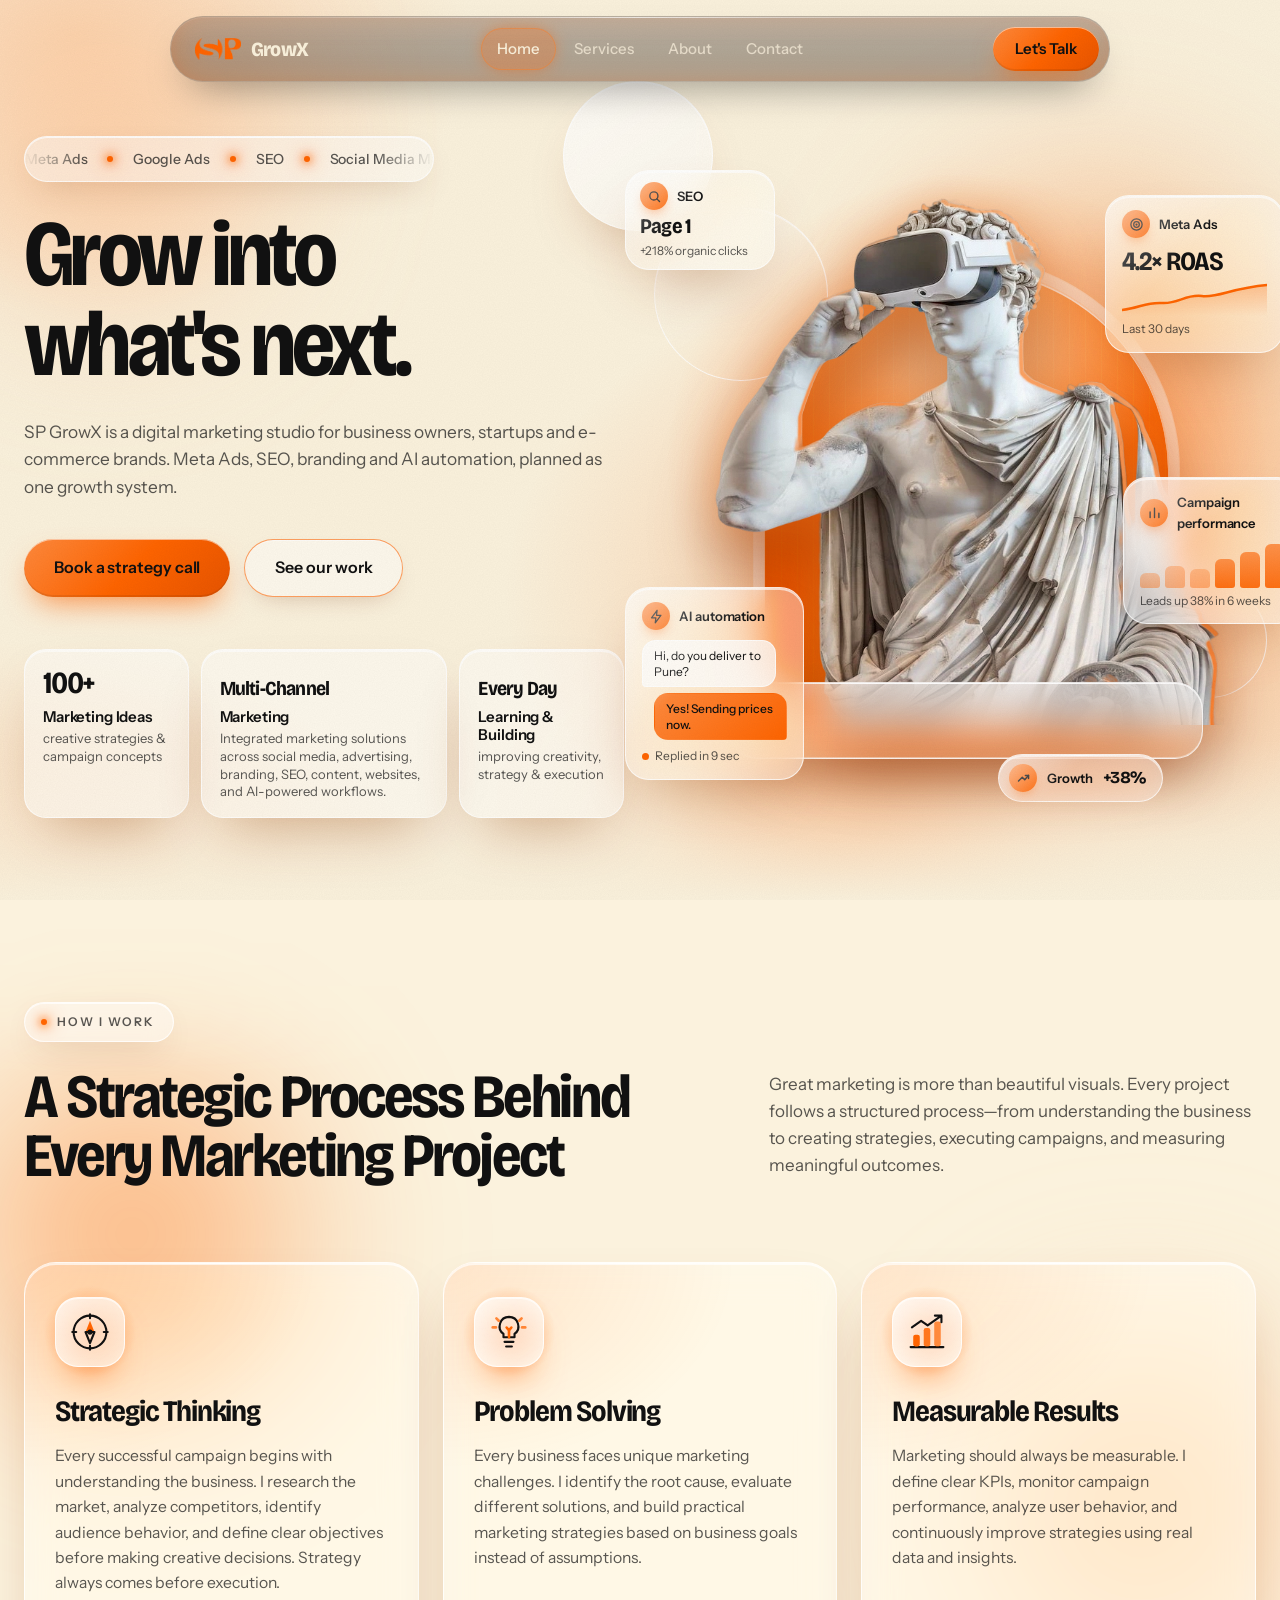
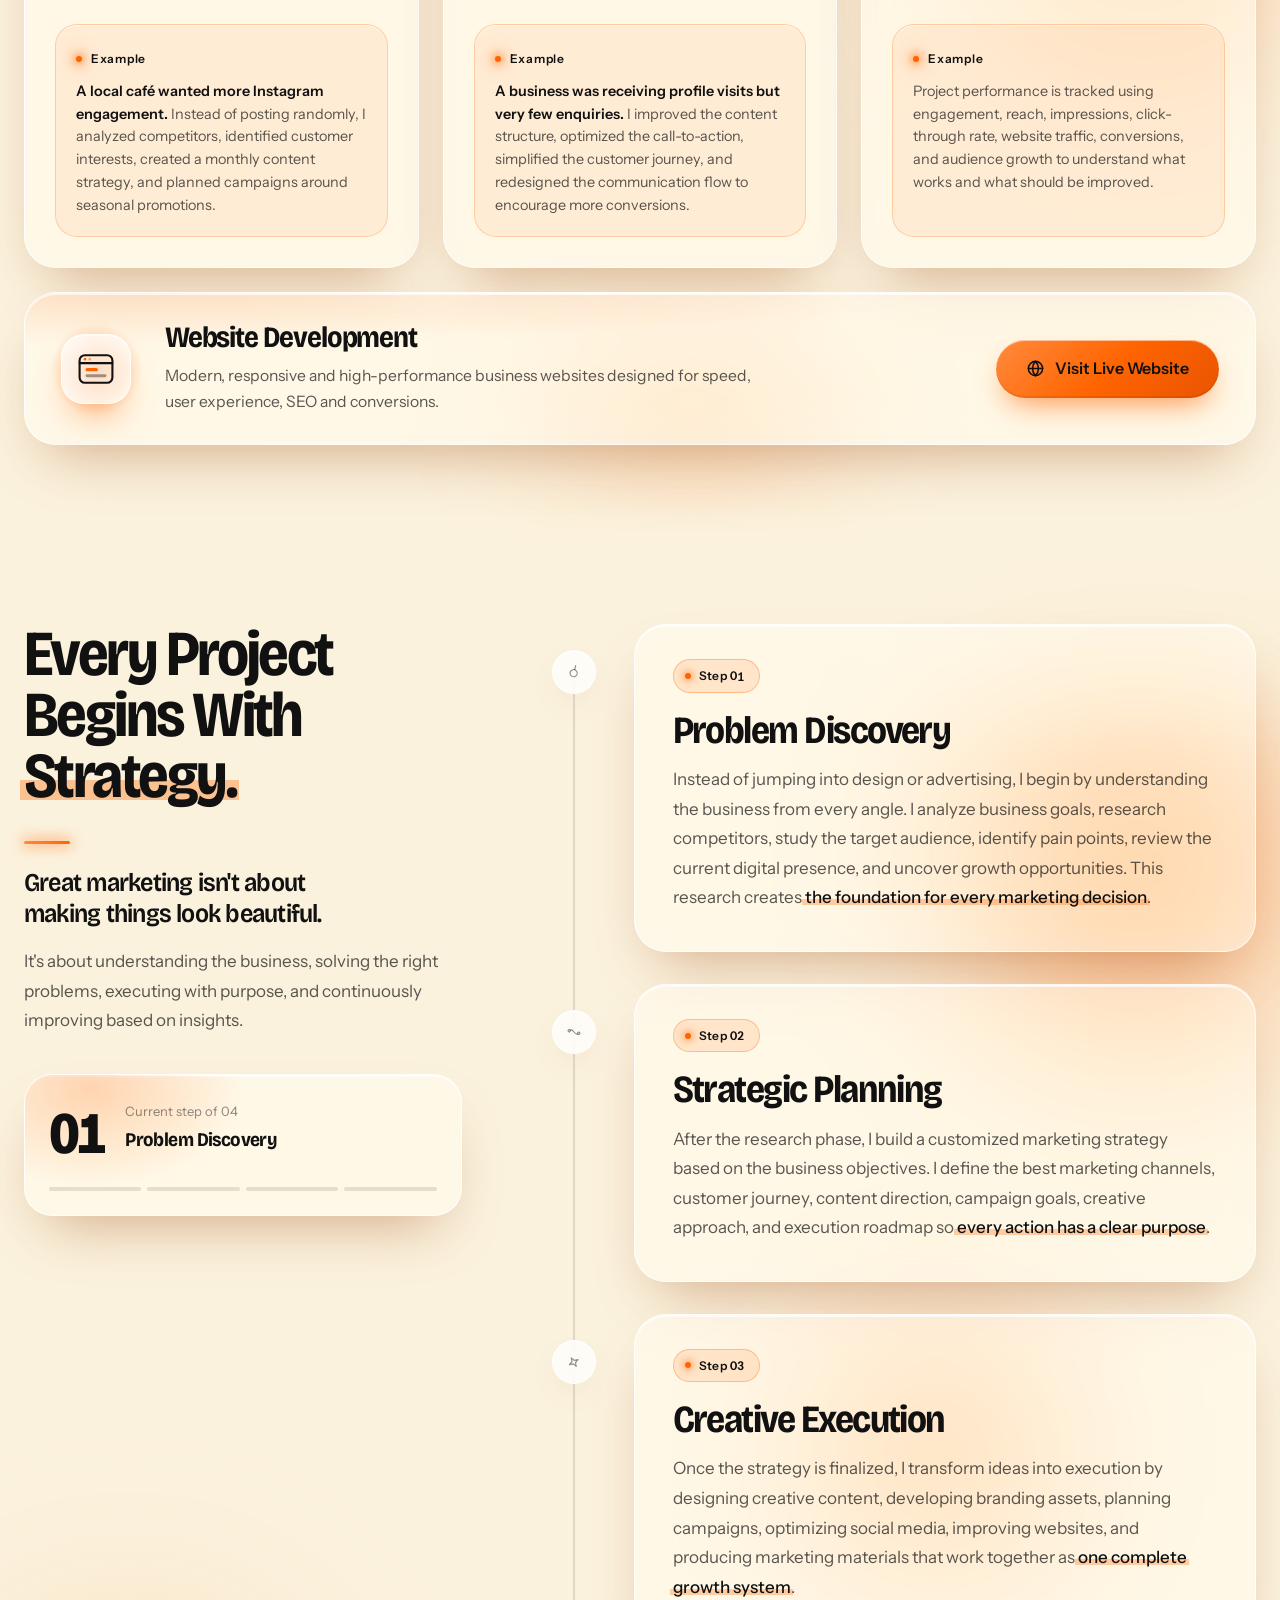
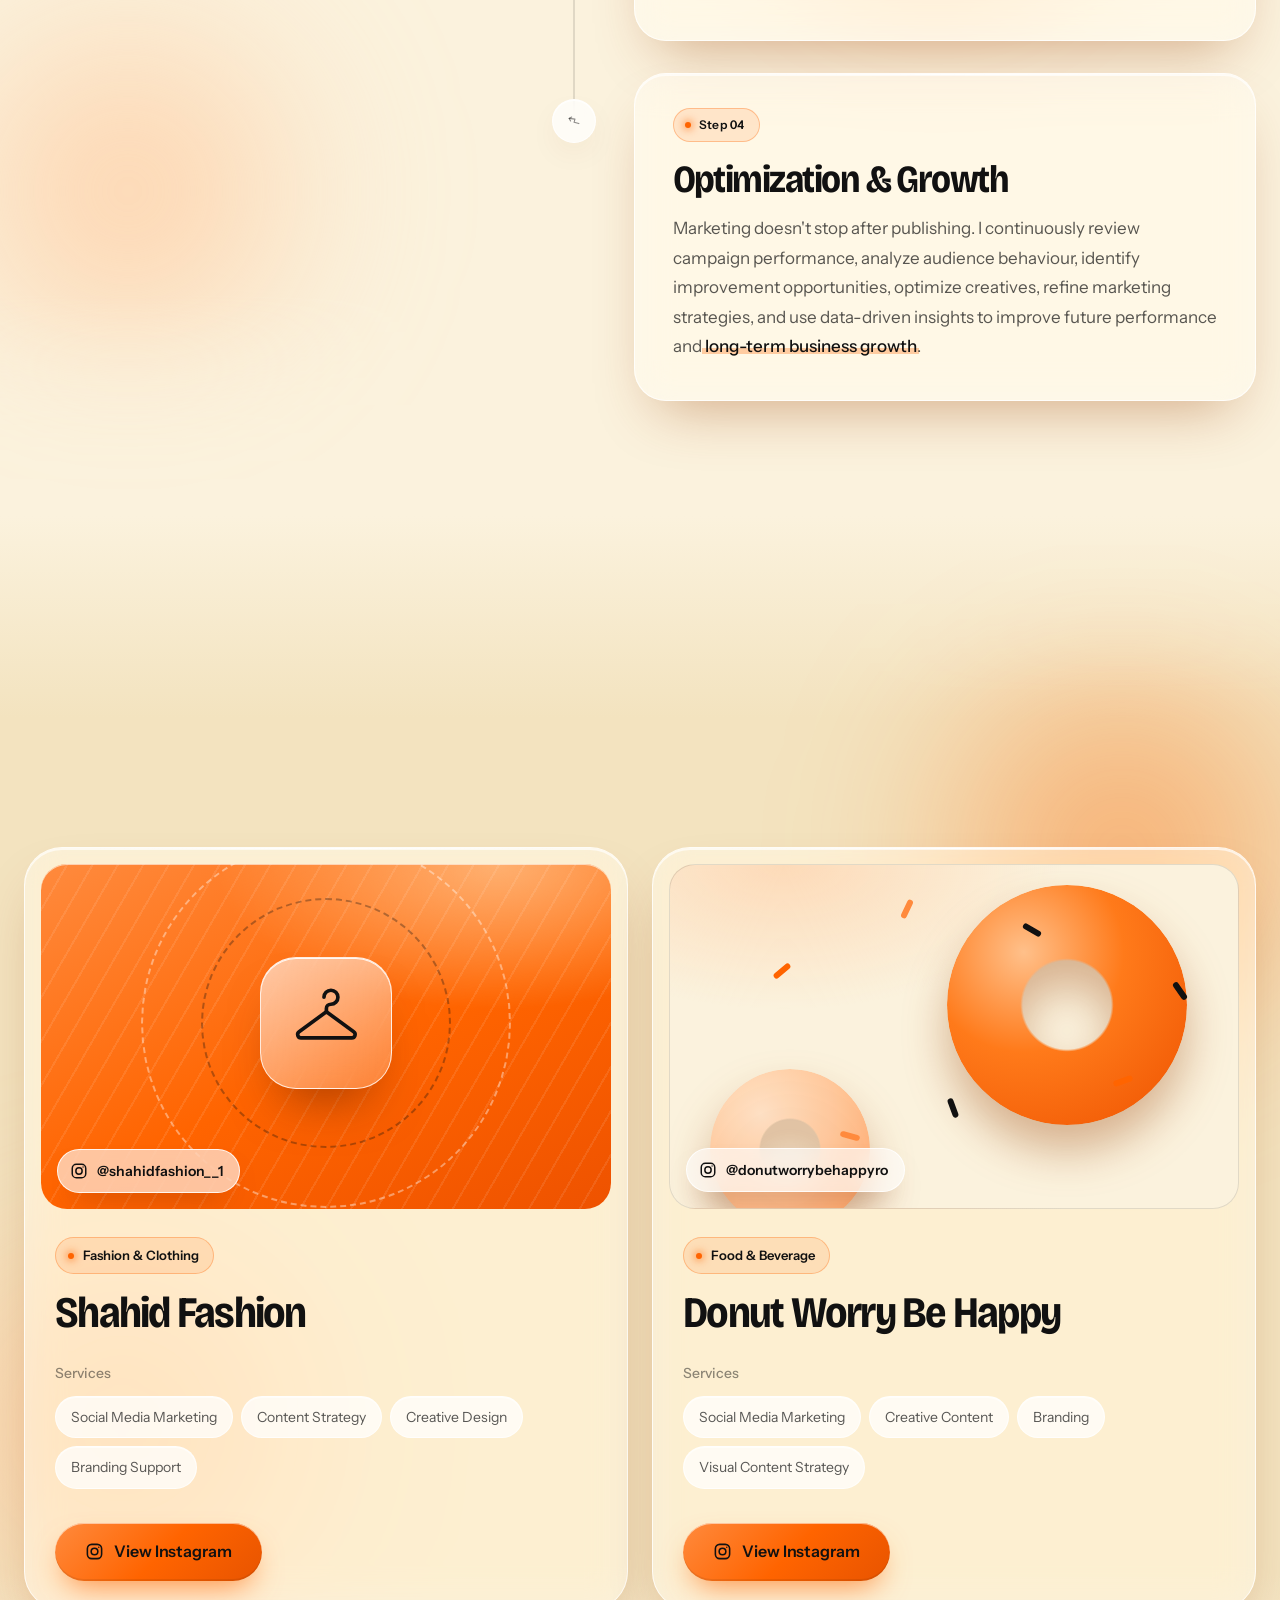
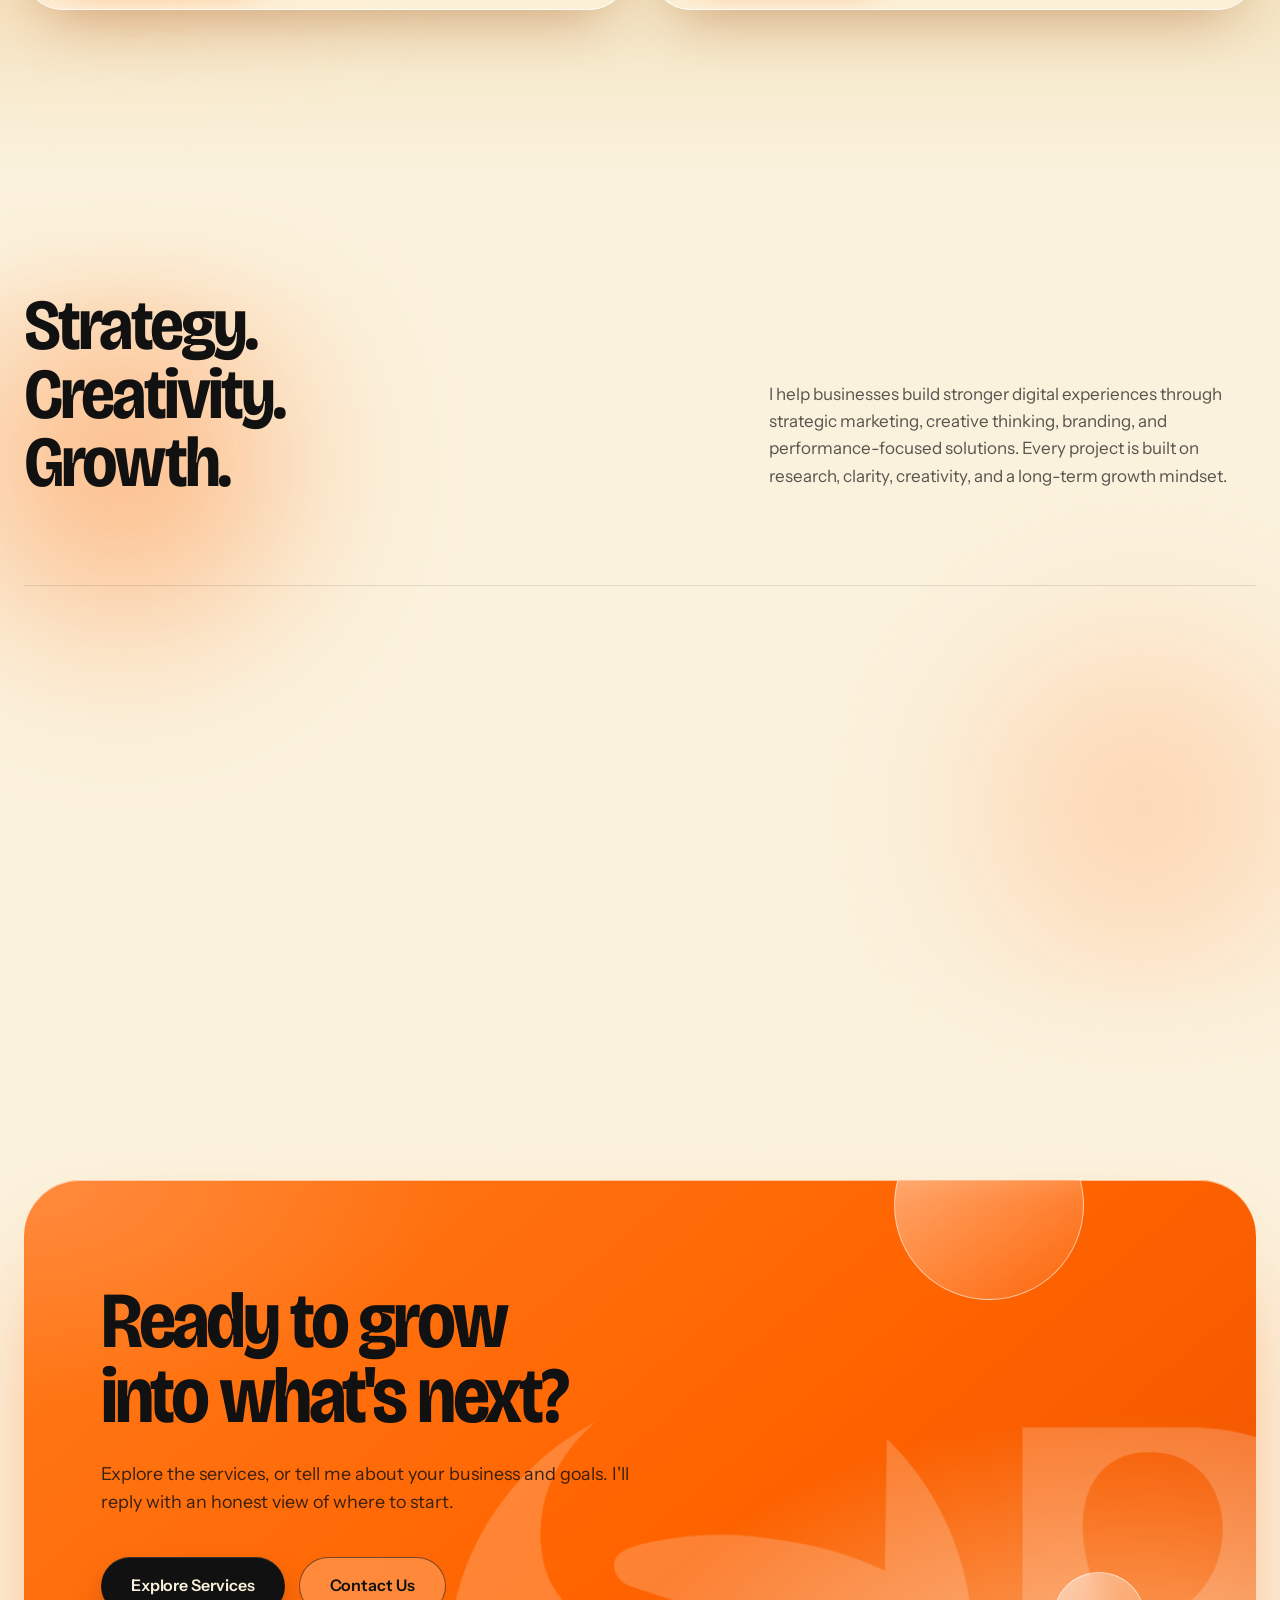
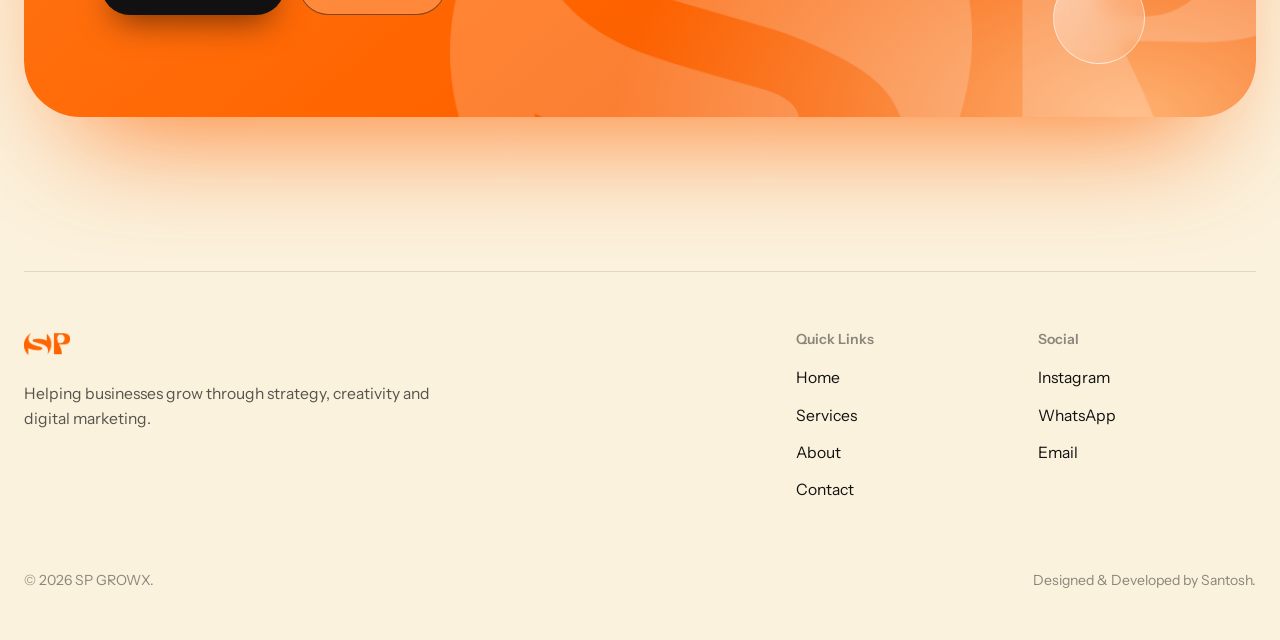
==== index.html @ a252c62e "Update index.html" ====
<!doctype html>
<html lang="en">
<head>
<meta charset="utf-8">
<meta name="viewport" content="width=device-width, initial-scale=1">
<title>SP GROWX | Digital Marketing, Branding & AI Automation</title>
<meta name="description" content="SP GROWX is a digital marketing studio for business owners, startups and e-commerce brands. Meta Ads, SEO, branding, AI automation and website development planned as one growth system.">
<meta name="theme-color" content="#FBF2DD" media="(prefers-color-scheme: light)">
<meta name="theme-color" content="#130C07" media="(prefers-color-scheme: dark)">
<meta property="og:type" content="website">
<meta property="og:site_name" content="SP GROWX">
<meta property="og:title" content="SP GROWX | Digital Marketing, Branding & AI Automation">
<meta property="og:description" content="SP GROWX is a digital marketing studio for business owners, startups and e-commerce brands. Meta Ads, SEO, branding, AI automation and website development planned as one growth system.">
<link rel="icon" type="image/png" href="assets/images/favicon.png">
<link rel="apple-touch-icon" href="assets/images/apple-touch-icon.png">
<link rel="preconnect" href="https://fonts.googleapis.com">
<link rel="preconnect" href="https://fonts.gstatic.com" crossorigin>
<link href="https://fonts.googleapis.com/css2?family=Bricolage+Grotesque:opsz,wdth,wght@12..96,75..100,200..800&family=Instrument+Sans:wght@400;500;600&display=swap" rel="stylesheet">
<link rel="stylesheet" href="assets/css/style.css">
<script>(function(){var d=document.documentElement;d.classList.add('js');try{if(sessionStorage.getItem('spg-nav')){d.classList.add('nav-seen')}else{sessionStorage.setItem('spg-nav','1')}}catch(e){}})();</script>
<script src="assets/js/main.js" defer></script>
</head>
<body>
<a class="skip" href="#main">Skip to content</a>

<header class="nav-wrap">
  <nav class="nav" id="nav" aria-label="Primary">
    <a class="brand" href="index.html" aria-label="SP GROWX, home">
      <span class="brand-mark" role="img" aria-hidden="true"></span>
      <span class="brand-name">GrowX</span>
    </a>
    <ul class="nav-links" id="navlinks">
      <li class="nav-ind" id="navind" aria-hidden="true" style="list-style:none"></li>
      <li><a href="index.html" aria-current="page">Home</a></li>
      <li><a href="services.html">Services</a></li>
      <li><a href="about.html">About</a></li>
      <li><a href="contact.html">Contact</a></li>
    </ul>
    <a class="btn btn-primary btn-sm ripple-host magnetic" href="contact.html"><span>Let's Talk</span></a>
    <button class="nav-toggle" id="navtoggle" aria-expanded="false" aria-controls="mobilemenu" aria-label="Open menu"><i></i><i></i></button>
  </nav>
  <div class="mobile-menu" id="mobilemenu">
    <a class="m-link" href="index.html" aria-current="page">Home</a>
    <a class="m-link" href="services.html">Services</a>
    <a class="m-link" href="about.html">About</a>
    <a class="m-link" href="contact.html">Contact</a>
    <a class="btn btn-primary ripple-host" href="contact.html"><span>Let's Talk</span></a>
  </div>
</header>

<main id="main">
<!-- ================= HERO ================= -->
<section class="hero" id="top">
  <div class="hero-bg" aria-hidden="true">
    <span class="blob b1"></span><span class="blob b2"></span><span class="blob b3"></span>
    <span class="orb o1"></span>
  </div>
  <div class="hero-fade" aria-hidden="true"></div>

  <div class="container hero-grid">
    <div class="hero-copy">
      <div class="hm" role="region" aria-label="Services we offer">
        <div class="hm-view">
          <div class="hm-track">
            <ul class="hm-list"><li>Meta Ads</li><li>Google Ads</li><li>SEO</li><li>Social Media Marketing</li><li>Content Strategy</li><li>Branding</li><li>AI Automation</li><li>Performance Marketing</li><li>Lead Generation</li><li>Content Creation</li><li>Website Strategy</li><li>Analytics</li><li>Marketing Funnels</li><li>Conversion Optimization</li></ul>
            <ul class="hm-list" aria-hidden="true"><li>Meta Ads</li><li>Google Ads</li><li>SEO</li><li>Social Media Marketing</li><li>Content Strategy</li><li>Branding</li><li>AI Automation</li><li>Performance Marketing</li><li>Lead Generation</li><li>Content Creation</li><li>Website Strategy</li><li>Analytics</li><li>Marketing Funnels</li><li>Conversion Optimization</li></ul>
          </div>
        </div>
      </div>

      <h1 class="display">
        <span class="ln"><span style="--i:0">Grow into</span></span>
        <span class="ln"><span style="--i:1">what's next.</span></span>
      </h1>

      <p class="lede">SP GrowX is a digital marketing studio for business owners, startups and e-commerce brands. Meta Ads, SEO, branding and AI automation, planned as one growth system.</p>

      <div class="cta-row">
        <a class="btn btn-primary ripple-host magnetic" href="https://www.instagram.com/spgrowx" target="_blank" rel="noopener noreferrer"><span>Book a strategy call</span></a>
        <a class="btn btn-glass ripple-host magnetic" href="#work"><span>See our work</span></a>
      </div>

      <ul class="stats">
        <li class="stat"><b>100+</b><strong class="st">Marketing Ideas</strong><span>creative strategies &amp; campaign concepts</span></li>
        <li class="stat"><b class="txt">Multi-Channel</b><strong class="st">Marketing</strong><span>Integrated marketing solutions across social media, advertising, branding, SEO, content, websites, and AI-powered workflows.</span></li>
        <li class="stat"><b class="txt">Every Day</b><strong class="st">Learning &amp; Building</strong><span>improving creativity, strategy &amp; execution</span></li>
      </ul>
    </div>

    <!-- Stage -->
    <div class="stage" id="stage">
      <div class="layer stage-glow" aria-hidden="true"></div>
      <div class="layer ring l-ring1" aria-hidden="true"></div>
      <div class="layer ring l-ring2" aria-hidden="true"></div>

      <div class="layer l-arch" aria-hidden="true"><div class="arch"><div class="arch-shine"></div></div></div>

      <div class="layer l-statue">
        <div class="statue-enter">
          <div class="statue" role="img" aria-label="A white marble Greek statue wearing a VR headset">
            <div class="statue-img"></div>
            <div class="statue-ambient"></div>
            <div class="statue-light"></div>
            <div class="statue-rim"></div>
          </div>
        </div>
      </div>

      <div class="layer l-plinth" aria-hidden="true"><div class="plinth"></div></div>

      <!-- floating glass cards (illustrative data) -->
      <div class="layer l-c1" aria-hidden="true" style="--d:-22">
        <div class="gc" style="--k:0;--dur:7s;--del:-1s">
          <div class="gc-head"><span class="gc-ico"><svg viewBox="0 0 24 24" fill="none" stroke="currentColor" stroke-width="2" stroke-linecap="round" stroke-linejoin="round"><circle cx="12" cy="12" r="9"/><circle cx="12" cy="12" r="4.5"/><circle cx="12" cy="12" r=".8" fill="currentColor"/></svg></span>Meta Ads</div>
          <div class="gc-val">4.2× ROAS</div>
          <svg class="gc-spark" viewBox="0 0 160 34" preserveAspectRatio="none" fill="none"><path d="M0 28 C20 26 26 20 44 21 S70 12 88 14 S120 6 160 3" stroke="#FF6400" stroke-width="2.5" stroke-linecap="round"/><path d="M0 28 C20 26 26 20 44 21 S70 12 88 14 S120 6 160 3 V34 H0Z" fill="url(#g1)" opacity=".5"/><defs><linearGradient id="g1" x1="0" y1="0" x2="0" y2="1"><stop stop-color="#FF6400" stop-opacity=".6"/><stop offset="1" stop-color="#FF6400" stop-opacity="0"/></linearGradient></defs></svg>
          <div class="gc-sub hide-s">Last 30 days</div>
        </div>
      </div>

      <div class="layer l-c2" aria-hidden="true">
        <div class="gc gc-compact" style="--k:1;--dur:8s;--del:-3s">
          <div class="gc-head"><span class="gc-ico"><svg viewBox="0 0 24 24" fill="none" stroke="currentColor" stroke-width="2.2" stroke-linecap="round"><circle cx="11" cy="11" r="6.5"/><path d="M20 20l-4.2-4.2"/></svg></span>SEO</div>
          <div class="gc-val">Page 1</div>
          <div class="gc-sub">+218% organic clicks</div>
        </div>
      </div>

      <div class="layer l-c3" aria-hidden="true">
        <div class="gc" style="--k:2;--dur:9s;--del:-2s">
          <div class="gc-head"><span class="gc-ico"><svg viewBox="0 0 24 24" fill="none" stroke="currentColor" stroke-width="2.2" stroke-linecap="round"><path d="M5 20V11M12 20V5M19 20v-7"/></svg></span>Campaign performance</div>
          <div class="gc-bars"><i style="height:34%"></i><i style="height:48%"></i><i style="height:42%"></i><i style="height:66%"></i><i style="height:80%"></i><i style="height:100%"></i></div>
          <div class="gc-sub hide-s">Leads up 38% in 6 weeks</div>
        </div>
      </div>

      <div class="layer l-c4" aria-hidden="true">
        <div class="gc" style="--k:3;--dur:8.5s;--del:-5s">
          <div class="gc-head"><span class="gc-ico"><svg viewBox="0 0 24 24" fill="none" stroke="currentColor" stroke-width="2" stroke-linecap="round" stroke-linejoin="round"><path d="M13 2L4 14h7l-1 8 9-12h-7z"/></svg></span>AI automation</div>
          <div class="gc-chat">
            <div class="bubble">Hi, do you deliver to Pune?</div>
            <div class="bubble me">Yes! Sending prices now.</div>
          </div>
          <div class="gc-sub" style="margin-top:8px"><span class="live"></span>Replied in 9 sec</div>
        </div>
      </div>

      <div class="layer l-c5" aria-hidden="true">
        <div class="gc gc-pill" style="--k:4;--dur:6.5s;--del:-2.5s">
          <span class="gc-ico"><svg viewBox="0 0 24 24" fill="none" stroke="currentColor" stroke-width="2.4" stroke-linecap="round" stroke-linejoin="round"><path d="M4 16l6-6 4 4 6-7"/><path d="M15 7h5v5"/></svg></span>Growth <b>+38%</b>
        </div>
      </div>
    </div>
  </div>
</section>

<!-- ================= HOW I WORK ================= -->
<section class="hw" id="services" data-parallax>
  <div class="hw-bg" aria-hidden="true">
    <span class="pl" style="--d:30;left:-10%;top:6%"><span class="hb o" style="width:520px;height:520px"></span></span>
    <span class="pl" style="--d:-24;right:-8%;top:30%"><span class="hb p" style="width:480px;height:480px;animation-delay:-6s"></span></span>
    <span class="pl" style="--d:18;left:36%;bottom:-12%"><span class="hb o" style="width:460px;height:320px;animation-delay:-11s"></span></span>
  </div>
  <div class="container">
    <div class="hw-head">
      <div>
        <span class="hw-tag reveal"><i></i>HOW I WORK</span>
        <h2 class="display h2 reveal" style="--i:1">A Strategic Process Behind Every Marketing Project</h2>
      </div>
      <p class="lead reveal" style="--i:2">Great marketing is more than beautiful visuals. Every project follows a structured process—from understanding the business to creating strategies, executing campaigns, and measuring meaningful outcomes.</p>
    </div>

    <div class="hw-grid">
      <div class="hw-item reveal">
        <article class="hw-card">
          <div class="hw-ico"><svg viewBox="0 0 32 32" aria-hidden="true"><circle class="st" cx="16" cy="16" r="12.5"/><path class="st" d="M16 2.5v3M16 26.5v3M2.5 16h3M26.5 16h3"/><g class="ic-needle"><path class="or" d="M16 7.5l3.4 8.5h-6.8z"/><path class="st" d="M16 24.5l3.4-8.5h-6.8z"/></g><circle class="st" cx="16" cy="16" r="1.2" fill="var(--bg)"/></svg></div>
          <h3>Strategic Thinking</h3>
          <p>Every successful campaign begins with understanding the business. I research the market, analyze competitors, identify audience behavior, and define clear objectives before making creative decisions. Strategy always comes before execution.</p>
          <div class="ex"><span class="ex-l"><i></i>Example</span>
            <p><strong>A local café wanted more Instagram engagement.</strong> Instead of posting randomly, I analyzed competitors, identified customer interests, created a monthly content strategy, and planned campaigns around seasonal promotions.</p></div>
        </article>
      </div>
      <div class="hw-item reveal" style="--i:1">
        <article class="hw-card">
          <div class="hw-ico"><svg viewBox="0 0 32 32" aria-hidden="true"><path class="ic-bulb" d="M16 4.5a7.2 7.2 0 0 0-4.2 13v2.5h8.4V17.5A7.2 7.2 0 0 0 16 4.5z"/><path class="st" d="M16 4.5a7.2 7.2 0 0 0-4.2 13v2.5h8.4V17.5A7.2 7.2 0 0 0 16 4.5zM12.6 23.5h6.8M13.8 27h4.4"/><path class="os" d="M16 20v-5.2M14.2 12.6l1.8 2.2 1.8-2.2"/><g class="os"><path class="ic-ray" style="--r:0" d="M3.6 12.5h2.4"/><path class="ic-ray" style="--r:1" d="M6.4 5.6l1.8 1.8"/><path class="ic-ray" style="--r:2" d="M25.6 5.6l-1.8 1.8"/><path class="ic-ray" style="--r:3" d="M28.4 12.5H26"/></g></svg></div>
          <h3>Problem Solving</h3>
          <p>Every business faces unique marketing challenges. I identify the root cause, evaluate different solutions, and build practical marketing strategies based on business goals instead of assumptions.</p>
          <div class="ex"><span class="ex-l"><i></i>Example</span>
            <p><strong>A business was receiving profile visits but very few enquiries.</strong> I improved the content structure, optimized the call-to-action, simplified the customer journey, and redesigned the communication flow to encourage more conversions.</p></div>
        </article>
      </div>
      <div class="hw-item reveal" style="--i:2">
        <article class="hw-card">
          <div class="hw-ico"><svg viewBox="0 0 32 32" aria-hidden="true"><path class="st" d="M3.5 27.5h25"/><rect class="or ic-bar" style="--b:0" x="5.5" y="18" width="5" height="9" rx="1.6"/><rect class="or ic-bar" style="--b:1" x="13.5" y="13" width="5" height="14" rx="1.6" opacity=".85"/><rect class="or ic-bar" style="--b:2" x="21.5" y="8" width="5" height="19" rx="1.6" opacity=".7"/><path class="st ic-trend" pathLength="1" d="M4.5 12.5l7-5 5 3.5 10.5-7.5M22 3.5h5v5"/></svg></div>
          <h3>Measurable Results</h3>
          <p>Marketing should always be measurable. I define clear KPIs, monitor campaign performance, analyze user behavior, and continuously improve strategies using real data and insights.</p>
          <div class="ex"><span class="ex-l"><i></i>Example</span>
            <p>Project performance is tracked using engagement, reach, impressions, click-through rate, website traffic, conversions, and audience growth to understand what works and what should be improved.</p></div>
        </article>
      </div>
      <div class="hw-item hw-wide reveal" style="--i:3">
        <article class="hw-card">
          <div class="hw-ico"><svg viewBox="0 0 32 32" aria-hidden="true"><rect class="st" x="3.5" y="5.5" width="25" height="21" rx="4"/><path class="st" d="M3.5 11.5h25"/><circle class="or" cx="7.6" cy="8.5" r="1"/><circle class="or" cx="11.2" cy="8.5" r="1" opacity=".55"/><rect class="or ic-ln" style="--l:0" x="8" y="15.2" width="9.5" height="2.6" rx="1.3"/><rect class="ink ic-ln" style="--l:1" x="8" y="20" width="16" height="2.2" rx="1.1"/></svg></div>
          <div class="wtxt">
            <h3>Website Development</h3>
            <p>Modern, responsive and high-performance business websites designed for speed, user experience, SEO and conversions.</p>
          </div>
          <a class="btn btn-primary ripple-host magnetic" href="https://spgrowx.github.io/SPGROWX/" target="_blank" rel="noopener noreferrer" aria-label="Visit live website (opens in a new tab)"><span class="with-ic"><svg viewBox="0 0 24 24" fill="none" stroke="currentColor" stroke-width="2" stroke-linecap="round" stroke-linejoin="round" aria-hidden="true"><circle cx="12" cy="12" r="9"/><path d="M3 12h18M12 3c2.6 2.7 3.8 5.700 3.800 9S14.600 18.300 12 21c-2.600-2.700-3.800-5.700-3.800-9S9.400 5.700 12 3z"/></svg>Visit Live Website</span></a>
        </article>
      </div>
    </div>
  </div>
</section>

<!-- ================= EVERY PROJECT BEGINS WITH STRATEGY ================= -->
<section class="proc section" id="process" data-parallax style="padding-bottom:clamp(72px,9vw,140px)">
  <div class="hw-bg" aria-hidden="true">
    <span class="pl" style="--d:-26;right:-10%;top:4%"><span class="hb o" style="width:540px;height:540px;animation-delay:-3s"></span></span>
    <span class="pl" style="--d:22;left:-8%;bottom:6%"><span class="hb p" style="width:460px;height:460px;animation-delay:-9s"></span></span>
    <span class="pl" style="--d:16;right:12%;top:46%"><span class="hb o" style="width:380px;height:380px;animation-delay:-13s;opacity:.7"></span></span>
  </div>
  <div class="container proc-grid">
    <div class="proc-side">
      <h2 class="display h2 reveal">Every Project Begins With <span class="hl">Strategy.</span></h2>
      <div class="reveal" style="--i:1">
        <span class="proc-rule" aria-hidden="true"></span>
        <p class="proc-quote">Great marketing isn't about making things look beautiful.</p>
        <p class="proc-body">It's about understanding the business, solving the right problems, executing with purpose, and continuously improving based on insights.</p>
      </div>
      <div class="ctr-wrap reveal" style="--i:2" aria-hidden="true">
        <div class="ctr">
          <div class="ctr-row">
            <div class="ctr-num"><span>0</span><span class="roll"><span class="roll-strip" id="ctrn" style="--n:0"><i>1</i><i>2</i><i>3</i><i>4</i></span></span></div>
            <div class="ctr-txt"><span class="ctr-lab">Current step of 04</span><span class="ctr-name"><span class="roll"><span class="roll-strip" id="ctrm" style="--n:0"><i>Problem Discovery</i><i>Strategic Planning</i><i>Creative Execution</i><i>Optimization &amp; Growth</i></span></span></span></div>
          </div>
          <div class="ctr-bars"><i></i><i></i><i></i><i></i></div>
        </div>
      </div>
    </div>

    <ol class="tl" id="tl">
      <li class="tl-item reveal"><span class="tl-line" aria-hidden="true"></span><span class="tl-node" aria-hidden="true"><svg viewBox="0 0 24 24" aria-hidden="true"><circle cx="10.5" cy="10.5" r="6"/><path d="M15 15l5 5"/></svg></span>
        <article class="tl-card"><span class="gloss" aria-hidden="true"></span>
          <span class="tl-step rv" style="--k:0" aria-label="Step 01"><i></i><span class="stp" aria-hidden="true"><span>Step 0</span><span class="roll"><span class="roll-strip" style="--n:1"><i>0</i><i>1</i><i>2</i><i>3</i><i>4</i></span></span></span></span>
          <h3 class="rv" style="--k:1">Problem Discovery</h3>
          <p class="rv" style="--k:2">Instead of jumping into design or advertising, I begin by understanding the business from every angle. I analyze business goals, research competitors, study the target audience, identify pain points, review the current digital presence, and uncover growth opportunities. This research creates <mark class="mk">the foundation for every marketing decision</mark>.</p></article></li>
      <li class="tl-item reveal"><span class="tl-line" aria-hidden="true"></span><span class="tl-node" aria-hidden="true"><svg viewBox="0 0 24 24" aria-hidden="true"><circle cx="6" cy="18" r="2"/><circle cx="18" cy="6" r="2"/><path d="M6 16c0-6 12-2 12-8"/></svg></span>
        <article class="tl-card"><span class="gloss" aria-hidden="true"></span>
          <span class="tl-step rv" style="--k:0" aria-label="Step 02"><i></i><span class="stp" aria-hidden="true"><span>Step 0</span><span class="roll"><span class="roll-strip" style="--n:2"><i>0</i><i>1</i><i>2</i><i>3</i><i>4</i></span></span></span></span>
          <h3 class="rv" style="--k:1">Strategic Planning</h3>
          <p class="rv" style="--k:2">After the research phase, I build a customized marketing strategy based on the business objectives. I define the best marketing channels, customer journey, content direction, campaign goals, creative approach, and execution roadmap so <mark class="mk">every action has a clear purpose</mark>.</p></article></li>
      <li class="tl-item reveal"><span class="tl-line" aria-hidden="true"></span><span class="tl-node" aria-hidden="true"><svg viewBox="0 0 24 24" aria-hidden="true"><path d="M12 3l2.2 6.3L20.5 11.5 14.2 13.7 12 20l-2.2-6.3L3.5 11.5 9.8 9.3z"/></svg></span>
        <article class="tl-card"><span class="gloss" aria-hidden="true"></span>
          <span class="tl-step rv" style="--k:0" aria-label="Step 03"><i></i><span class="stp" aria-hidden="true"><span>Step 0</span><span class="roll"><span class="roll-strip" style="--n:3"><i>0</i><i>1</i><i>2</i><i>3</i><i>4</i></span></span></span></span>
          <h3 class="rv" style="--k:1">Creative Execution</h3>
          <p class="rv" style="--k:2">Once the strategy is finalized, I transform ideas into execution by designing creative content, developing branding assets, planning campaigns, optimizing social media, improving websites, and producing marketing materials that work together as <mark class="mk">one complete growth system</mark>.</p></article></li>
      <li class="tl-item reveal"><span class="tl-line" aria-hidden="true"></span><span class="tl-node" aria-hidden="true"><svg viewBox="0 0 24 24" aria-hidden="true"><path d="M4 17l6-6 4 4 6-8"/><path d="M15 7h5v5"/></svg></span>
        <article class="tl-card"><span class="gloss" aria-hidden="true"></span>
          <span class="tl-step rv" style="--k:0" aria-label="Step 04"><i></i><span class="stp" aria-hidden="true"><span>Step 0</span><span class="roll"><span class="roll-strip" style="--n:4"><i>0</i><i>1</i><i>2</i><i>3</i><i>4</i></span></span></span></span>
          <h3 class="rv" style="--k:1">Optimization &amp; Growth</h3>
          <p class="rv" style="--k:2">Marketing doesn't stop after publishing. I continuously review campaign performance, analyze audience behaviour, identify improvement opportunities, optimize creatives, refine marketing strategies, and use data-driven insights to improve future performance and <mark class="mk">long-term business growth</mark>.</p></article></li>
    </ol>
  </div>
</section>

<!-- ================= SELECTED CLIENT PROJECTS ================= -->
<section class="section work" id="work" data-parallax>
  <div class="hw-bg" aria-hidden="true">
    <span class="pl" style="--d:-28;right:-8%;top:6%"><span class="hb o" style="width:520px;height:520px;animation-delay:-4s"></span></span>
    <span class="pl" style="--d:24;left:-10%;bottom:8%"><span class="hb p" style="width:500px;height:500px;animation-delay:-10s"></span></span>
  </div>
  <div class="container">
    <div class="hw-head">
      <h2 class="display h2 reveal">Selected Client Projects</h2>
      <p class="lead reveal" style="--i:1">A selection of real businesses I've worked with, helping them strengthen their digital presence through creative marketing and branding solutions.</p>
    </div>

    <div class="cp-grid">
      <!-- Client 01 -->
      <div class="cp-item reveal">
        <article class="cp-card">
          <div class="cp-panel cp-fashion" aria-hidden="true">
            <span class="cp-orbit"></span><span class="cp-orbit o2"></span>
            <div class="cp-tile"><svg viewBox="0 0 48 48" fill="none" stroke="currentColor" stroke-width="2.4" stroke-linecap="round" stroke-linejoin="round" aria-hidden="true"><path d="M24 17v-2.2c0-1.6 1.4-2.8 3-2.8a4.6 4.6 0 1 0-4.6-4.6"/><path d="M24 17L6 30.2a2.2 2.2 0 0 0 1.3 4H40.7a2.2 2.2 0 0 0 1.3-4z"/></svg></div>
            <span class="cp-chip"><svg viewBox="0 0 24 24" fill="none" stroke="currentColor" stroke-width="2" stroke-linecap="round" stroke-linejoin="round" aria-hidden="true"><rect x="3" y="3" width="18" height="18" rx="5.5"/><circle cx="12" cy="12" r="4.2"/><circle cx="17.4" cy="6.6" r=".9" fill="currentColor" stroke="none"/></svg>@shahidfashion__1</span>
          </div>
          <div class="cp-body">
            <span class="cp-ind"><i></i>Fashion &amp; Clothing</span>
            <h3>Shahid Fashion</h3>
            <p class="cp-lab">Services</p>
            <ul class="cp-tags">
              <li>Social Media Marketing</li><li>Content Strategy</li><li>Creative Design</li><li>Branding Support</li>
            </ul>
            <a class="btn btn-primary ripple-host magnetic" href="https://www.instagram.com/shahidfashion__1" target="_blank" rel="noopener noreferrer" aria-label="View Shahid Fashion on Instagram (opens in a new tab)"><span class="with-ic"><svg viewBox="0 0 24 24" fill="none" stroke="currentColor" stroke-width="2" stroke-linecap="round" stroke-linejoin="round" aria-hidden="true"><rect x="3" y="3" width="18" height="18" rx="5.5"/><circle cx="12" cy="12" r="4.2"/><circle cx="17.4" cy="6.6" r=".9" fill="currentColor" stroke="none"/></svg>View Instagram</span></a>
          </div>
        </article>
      </div>

      <!-- Client 02 -->
      <div class="cp-item reveal" style="--i:1">
        <article class="cp-card">
          <div class="cp-panel cp-food" aria-hidden="true">
            <div class="dw" style="animation-delay:-2s"><span class="donut d2"></span></div>
            <div class="dw"><span class="donut d1"></span></div>
            <i class="spr" style="left:62%;top:18%;--r:30deg;--c:var(--ink)"></i><i class="spr" style="left:18%;top:30%;--r:-40deg;--c:#FF6400"></i><i class="spr" style="left:48%;top:70%;--r:70deg;--c:var(--ink)"></i><i class="spr" style="left:78%;top:62%;--r:-20deg;--c:#FF6400"></i><i class="spr" style="left:30%;top:78%;--r:15deg;--c:#FF8A3D"></i><i class="spr" style="left:88%;top:36%;--r:55deg;--c:var(--ink)"></i><i class="spr" style="left:40%;top:12%;--r:-65deg;--c:#FF8A3D"></i>
            <span class="cp-chip"><svg viewBox="0 0 24 24" fill="none" stroke="currentColor" stroke-width="2" stroke-linecap="round" stroke-linejoin="round" aria-hidden="true"><rect x="3" y="3" width="18" height="18" rx="5.5"/><circle cx="12" cy="12" r="4.2"/><circle cx="17.4" cy="6.6" r=".9" fill="currentColor" stroke="none"/></svg>@donutworrybehappyro</span>
          </div>
          <div class="cp-body">
            <span class="cp-ind"><i></i>Food &amp; Beverage</span>
            <h3>Donut Worry Be Happy</h3>
            <p class="cp-lab">Services</p>
            <ul class="cp-tags">
              <li>Social Media Marketing</li><li>Creative Content</li><li>Branding</li><li>Visual Content Strategy</li>
            </ul>
            <a class="btn btn-primary ripple-host magnetic" href="https://www.instagram.com/donutworrybehappyro/" target="_blank" rel="noopener noreferrer" aria-label="View Donut Worry Be Happy on Instagram (opens in a new tab)"><span class="with-ic"><svg viewBox="0 0 24 24" fill="none" stroke="currentColor" stroke-width="2" stroke-linecap="round" stroke-linejoin="round" aria-hidden="true"><rect x="3" y="3" width="18" height="18" rx="5.5"/><circle cx="12" cy="12" r="4.2"/><circle cx="17.4" cy="6.6" r=".9" fill="currentColor" stroke="none"/></svg>View Instagram</span></a>
          </div>
        </article>
      </div>
    </div>
  </div>
</section>

<!-- ================= ABOUT ================= -->
<section class="about" id="about" data-parallax>
  <div class="hw-bg" aria-hidden="true">
    <span class="pl" style="--d:26;left:-10%;top:4%"><span class="hb o" style="width:500px;height:500px;animation-delay:-5s"></span></span>
    <span class="pl" style="--d:-22;right:-8%;bottom:6%"><span class="hb p" style="width:480px;height:480px;animation-delay:-12s"></span></span>
  </div>
  <div class="container">
    <div class="hw-head ab-head">
      <h2 class="display h2"><span class="ln reveal">Strategy.</span><span class="ln reveal" style="--i:1">Creativity.</span><span class="ln reveal" style="--i:2">Growth.</span></h2>
      <p class="lead reveal" style="--i:3">I help businesses build stronger digital experiences through strategic marketing, creative thinking, branding, and performance-focused solutions. Every project is built on research, clarity, creativity, and a long-term growth mindset.</p>
    </div>

    <div class="ab-grid">
      <div class="ab-copy">
        <h3 class="display ab-h reveal">More Than Just Marketing.</h3>
        <p class="ab-lead reveal" style="--i:1">I'm Santosh, founder of SP GROWX.</p>
        <p class="ab-p reveal" style="--i:2">I enjoy transforming ideas into meaningful digital experiences by combining marketing strategy, branding, creative thinking, and modern technology.</p>
        <p class="ab-p reveal" style="--i:3">Instead of following trends blindly, I focus on understanding every business first, identifying opportunities, creating clear strategies, and building marketing systems that support sustainable business growth.</p>
      </div>
      <div class="ab-side reveal" style="--i:2">
        <a class="ab-card" href="https://www.instagram.com/santosh_patadiya007/" target="_blank" rel="noopener noreferrer" aria-label="Santosh's personal Instagram, @santosh_patadiya007 (opens in a new tab)">
          <div class="ab-top"><span class="ab-av" aria-hidden="true"><i></i></span><span class="ab-ig" aria-hidden="true"><svg viewBox="0 0 24 24" fill="none" stroke="currentColor" stroke-width="2" stroke-linecap="round" stroke-linejoin="round" aria-hidden="true"><rect x="3" y="3" width="18" height="18" rx="5.5"/><circle cx="12" cy="12" r="4.2"/><circle cx="17.4" cy="6.6" r=".9" fill="currentColor" stroke="none"/></svg></span></div>
          <p class="ab-lab">Personal Instagram</p>
          <div class="ab-row"><span class="ab-handle">@santosh_patadiya007</span><span class="ab-go" aria-hidden="true"><svg viewBox="0 0 24 24" fill="none" stroke="currentColor" stroke-width="2.4" stroke-linecap="round" stroke-linejoin="round" aria-hidden="true"><path d="M7 17L17 7M8.5 7H17v8.5"/></svg></span></div>
          <p class="ab-role">Santosh, Founder of SP GROWX</p>
        </a>
      </div>
    </div>
  </div>
</section>

<!-- ================= CALL TO ACTION ================= -->
<section class="cta" data-parallax aria-labelledby="cta-h">
  <div class="container">
    <div class="cta-panel reveal">
      <span class="cta-mark" aria-hidden="true"></span>
      <span class="pl" style="--d:-30;right:14%;top:-70px" aria-hidden="true"><span class="ct-orb" style="width:190px;height:190px"></span></span>
      <span class="pl" style="--d:22;right:9%;bottom:10%" aria-hidden="true"><span class="ct-orb" style="width:92px;height:92px;animation-delay:-4s"></span></span>
      <h2 class="display" id="cta-h">Ready to grow into what's next?</h2>
      <p>Explore the services, or tell me about your business and goals. I'll reply with an honest view of where to start.</p>
      <div class="cta-actions">
        <a class="btn btn-ink ripple-host magnetic" href="services.html"><span>Explore Services</span></a>
        <a class="btn btn-glass-on-orange ripple-host magnetic" href="contact.html"><span>Contact Us</span></a>
      </div>
    </div>
  </div>
</section>
</main>

<footer class="footer" id="footer">
  <div class="container">
    <div class="foot-grid">
      <div class="foot-about">
        <a class="brand" href="index.html" aria-label="SP GROWX, home"><span class="brand-mark" role="img" aria-hidden="true"></span><span class="brand-name">GrowX</span></a>
        <p>Helping businesses grow through strategy, creativity and digital marketing.</p>
      </div>
      <div class="foot-cols">
        <div><h3>Quick Links</h3><ul><li><a href="index.html">Home</a></li><li><a href="services.html">Services</a></li><li><a href="about.html">About</a></li><li><a href="contact.html">Contact</a></li></ul></div>
        <div><h3>Social</h3><ul><li><a href="https://www.instagram.com/spgrowx/" target="_blank" rel="noopener noreferrer">Instagram</a></li><li><a href="https://wa.me/916354814102" target="_blank" rel="noopener noreferrer">WhatsApp</a></li><li><a href="mailto:spgrowx@gmail.com">Email</a></li></ul></div>
      </div>
    </div>
    <div class="legal"><span>&copy; 2026 SP GROWX.</span><span>Designed &amp; Developed by Santosh.</span></div>
  </div>
</footer>

</body>
</html>
---- assets/css/style.css ----
/* ==========================================================
   SP GROWX — tokens
   ========================================================== */
:root{
  --orange:#FF6400;
  --orange-hi:#FF8A3D;
  --orange-lo:#E85400;
  --peach:#FFC79A;
  --on-orange:#111111;          /* text on orange: 6.3:1 */
  --dk:#171210;                 /* fixed dark surface used in work card */
  --dk-ink:#FBF2DD;

  --bg:#FBF2DD;
  --bg-deep:#F3E3BF;
  --ink:#111111;
  --ink-2:rgba(17,17,17,.70);
  --ink-3:rgba(17,17,17,.48);
  --line:rgba(17,17,17,.11);
  --glass:rgba(255,255,255,.44);
  --glass-strong:rgba(255,255,255,.74);
  --glass-line:rgba(255,255,255,.78);
  --glass-hi:rgba(255,255,255,.6);
  --shadow-card:0 28px 60px -24px rgba(150,60,0,.42), 0 2px 0 rgba(255,255,255,.65) inset;
  --shadow-nav:0 12px 34px -14px rgba(120,50,0,.30), 0 1px 0 rgba(255,255,255,.8) inset;
  --shadow-nav-2:0 18px 44px -16px rgba(120,50,0,.42), 0 1px 0 rgba(255,255,255,.85) inset;
  /* dedicated navbar glass: a warm dark frosted pill that stays legible over any page background */
  --nav-bg:rgba(45,30,20,.36);
  --nav-bg-strong:rgba(40,26,17,.58);
  --nav-border:rgba(255,255,255,.12);
  --nav-ink:#FBF2DD;
  --nav-ink-2:rgba(251,242,221,.74);
  --nav-shadow:0 18px 40px -20px rgba(0,0,0,.55), 0 1px 0 rgba(255,255,255,.1) inset, 0 0 32px -6px rgba(255,100,0,.32) inset;
  --nav-shadow-2:0 22px 48px -18px rgba(0,0,0,.6), 0 1px 0 rgba(255,255,255,.12) inset, 0 0 40px -4px rgba(255,100,0,.4) inset;
  --blob-op:1;
  --noise-op:.07;
  --noise-blend:multiply;
  --ease:cubic-bezier(.2,.7,.1,1);
  color-scheme:light;

}
@media (prefers-color-scheme:dark){
  :root:not([data-theme="light"]){
    --bg:#130C07; --bg-deep:#1D120A;
    --ink:#FBF2DD; --ink-2:rgba(251,242,221,.72); --ink-3:rgba(251,242,221,.5);
    --line:rgba(251,242,221,.13);
    --glass:rgba(255,236,214,.07); --glass-strong:rgba(255,236,214,.13);
    --glass-line:rgba(255,236,214,.2); --glass-hi:rgba(255,236,214,.16);
    --shadow-card:0 30px 70px -24px rgba(0,0,0,.8), 0 1px 0 rgba(255,255,255,.12) inset;
    --shadow-nav:0 14px 36px -14px rgba(0,0,0,.8), 0 1px 0 rgba(255,255,255,.12) inset;
    --shadow-nav-2:0 20px 48px -16px rgba(0,0,0,.9), 0 1px 0 rgba(255,255,255,.16) inset;
    --blob-op:.55; --noise-op:.07; --noise-blend:screen;
    color-scheme:dark;
    --nav-bg:rgba(30,19,12,.5); --nav-bg-strong:rgba(26,16,10,.7);
  }
}
:root[data-theme="dark"]{
  --bg:#130C07; --bg-deep:#1D120A;
  --ink:#FBF2DD; --ink-2:rgba(251,242,221,.72); --ink-3:rgba(251,242,221,.5);
  --line:rgba(251,242,221,.13);
  --glass:rgba(255,236,214,.07); --glass-strong:rgba(255,236,214,.13);
  --glass-line:rgba(255,236,214,.2); --glass-hi:rgba(255,236,214,.16);
  --shadow-card:0 30px 70px -24px rgba(0,0,0,.8), 0 1px 0 rgba(255,255,255,.12) inset;
  --shadow-nav:0 14px 36px -14px rgba(0,0,0,.8), 0 1px 0 rgba(255,255,255,.12) inset;
  --shadow-nav-2:0 20px 48px -16px rgba(0,0,0,.9), 0 1px 0 rgba(255,255,255,.16) inset;
  --blob-op:.55; --noise-op:.07; --noise-blend:screen;
  color-scheme:dark;
  --nav-bg:rgba(30,19,12,.5); --nav-bg-strong:rgba(26,16,10,.7);
}

/* ==========================================================
   Base
   ========================================================== */
*,*::before,*::after{box-sizing:border-box}
html{-webkit-text-size-adjust:100%}
body{
  margin:0;background:var(--bg);color:var(--ink);
  font-family:"Instrument Sans",system-ui,-apple-system,"Segoe UI",Roboto,Helvetica,Arial,sans-serif;
  font-size:1.0625rem;line-height:1.6;-webkit-font-smoothing:antialiased;
  overflow-x:clip;
}
body::after{ /* film grain over everything */
  content:"";position:fixed;inset:0;z-index:200;pointer-events:none;
  background-image:url("../images/noise.svg");background-size:220px 220px;
  opacity:var(--noise-op);mix-blend-mode:var(--noise-blend);
}
h1,h2,h3,p,ul{margin:0}
ul{padding:0;list-style:none}
a{color:inherit;text-decoration:none}
img,svg{display:block;max-width:100%}
button{font:inherit;color:inherit;cursor:pointer}
.display{
  font-family:"Bricolage Grotesque","Instrument Sans",system-ui,sans-serif;
  font-variation-settings:"wdth" 88;
  font-weight:700;letter-spacing:-.04em;line-height:.96;text-wrap:balance;
}
:focus-visible{outline:3px solid var(--orange);outline-offset:3px;border-radius:12px}
.skip{position:absolute;left:16px;top:-60px;z-index:300;background:var(--ink);color:var(--bg);padding:10px 16px;border-radius:999px;transition:top .2s}
.skip:focus{top:12px}
.container{width:min(1280px,calc(100% - 48px));margin-inline:auto}
.section{position:relative;padding-block:clamp(96px,13vw,190px)}
.h2{font-size:clamp(2.3rem,4.8vw,4.3rem)}
.lead{color:var(--ink-2);max-width:46ch}

/* ==========================================================
   Buttons
   ========================================================== */
.btn{
  --tx:0px;--ty:0px;
  position:relative;display:inline-flex;align-items:center;justify-content:center;
  height:58px;padding:0 30px;border-radius:999px;border:0;
  font-weight:600;font-size:1rem;letter-spacing:-.005em;white-space:nowrap;
  overflow:hidden;isolation:isolate;
  transition:transform .35s var(--ease), box-shadow .35s var(--ease), background .3s, border-color .3s, color .3s;
}
.btn > span{position:relative;z-index:1;display:block;transform:translate(var(--tx),var(--ty));transition:transform .25s var(--ease)}
.btn-sm{height:44px;padding:0 22px;font-size:.9375rem}
.btn-primary{
  color:var(--on-orange);
  background:linear-gradient(135deg,var(--orange-hi) 0%,var(--orange) 52%,var(--orange-lo) 100%);
  box-shadow:0 14px 30px -10px rgba(255,100,0,.7), 0 1px 0 rgba(255,255,255,.55) inset, 0 -2px 0 rgba(0,0,0,.08) inset;
}
.btn-primary::before{ /* sheen */
  content:"";position:absolute;inset:0;z-index:0;
  background:linear-gradient(105deg,transparent 30%,rgba(255,255,255,.55) 50%,transparent 70%);
  transform:translateX(-120%);transition:transform .8s var(--ease);
}
.btn-primary:hover{transform:translateY(-3px);box-shadow:0 22px 44px -10px rgba(255,100,0,.85),0 0 0 6px rgba(255,100,0,.14),0 1px 0 rgba(255,255,255,.6) inset}
.btn-primary:hover::before{transform:translateX(120%)}
.btn-primary:active{transform:translateY(-1px) scale(.985)}
.btn-glass{
  color:var(--ink);background:var(--glass);
  -webkit-backdrop-filter:blur(16px) saturate(1.5);backdrop-filter:blur(16px) saturate(1.5);
  border:1.5px solid rgba(255,100,0,.6);
  box-shadow:0 10px 26px -14px rgba(120,50,0,.35), 0 1px 0 var(--glass-hi) inset;
}
.btn-glass:hover{transform:translateY(-3px);background:rgba(255,100,0,.13);border-color:var(--orange);box-shadow:0 18px 36px -14px rgba(255,100,0,.5),0 1px 0 var(--glass-hi) inset}
.btn-ink{color:var(--dk-ink);background:#111;box-shadow:0 16px 34px -12px rgba(0,0,0,.6),0 1px 0 rgba(255,255,255,.14) inset}
.btn-ink:hover{transform:translateY(-3px);background:#000;box-shadow:0 24px 44px -12px rgba(0,0,0,.7),0 0 0 6px rgba(17,17,17,.14)}
.btn-glass-on-orange{color:var(--on-orange);background:rgba(255,255,255,.22);border:1.5px solid rgba(17,17,17,.55);-webkit-backdrop-filter:blur(14px);backdrop-filter:blur(14px)}
.btn-glass-on-orange:hover{transform:translateY(-3px);background:rgba(255,255,255,.4);border-color:#111}
.ripple{position:absolute;z-index:0;border-radius:50%;background:rgba(255,255,255,.55);transform:scale(0);animation:ripple .7s var(--ease) forwards;pointer-events:none}
.btn-ink .ripple{background:rgba(255,255,255,.22)}
@keyframes ripple{to{transform:scale(1);opacity:0}}

/* ==========================================================
   Navbar
   ========================================================== */
.nav-wrap{position:fixed;inset:16px 0 auto;z-index:60;display:flex;flex-direction:column;align-items:center;padding-inline:16px;pointer-events:none}
.nav{
  pointer-events:auto;position:relative;display:flex;align-items:center;justify-content:space-between;gap:20px;
  width:min(940px,100%);height:66px;padding:0 10px 0 24px;border-radius:999px;overflow:hidden;isolation:isolate;
  color:var(--nav-ink);background:var(--nav-bg);border:1px solid var(--nav-border);box-shadow:var(--nav-shadow);
  -webkit-backdrop-filter:blur(24px) saturate(1.5);backdrop-filter:blur(24px) saturate(1.5);
  transition:width .6s var(--ease),height .5s var(--ease),background .4s,box-shadow .4s,backdrop-filter .4s,-webkit-backdrop-filter .4s;
  animation:navin .9s var(--ease) both;
}
.js.nav-seen .nav{animation:none}
/* glass reflection: a soft gloss across the top half of the pill, plus a bright hairline at the very top edge */
.nav::before{content:"";position:absolute;inset:0;z-index:0;border-radius:inherit;pointer-events:none;
  background:linear-gradient(180deg,rgba(255,255,255,.16) 0%,rgba(255,255,255,.03) 42%,rgba(255,255,255,0) 70%)}
.nav::after{content:"";position:absolute;left:8%;right:8%;top:0;height:1px;z-index:0;pointer-events:none;
  background:linear-gradient(90deg,transparent,rgba(255,255,255,.7),transparent)}
.nav > *{position:relative;z-index:1}
.nav.is-scrolled{width:min(820px,100%);height:58px;background:var(--nav-bg-strong);box-shadow:var(--nav-shadow-2);-webkit-backdrop-filter:blur(30px) saturate(1.8);backdrop-filter:blur(30px) saturate(1.8)}
@keyframes navin{from{opacity:0;translate:0 -20px}to{opacity:1;translate:0 0}}
.brand{display:inline-flex;align-items:center;gap:10px;color:var(--nav-ink)}
.brand-mark{display:block;width:46px;height:22px;background:url("../images/logo.png") center/contain no-repeat}
.brand-name{font-family:"Bricolage Grotesque",system-ui,sans-serif;font-variation-settings:"wdth" 90;font-weight:800;font-size:1.25rem;letter-spacing:-.04em;color:var(--nav-ink)}
.nav-links{position:relative;display:flex;gap:2px}
.nav-links a{position:relative;z-index:1;display:block;padding:9px 16px;border-radius:999px;font-size:.9375rem;font-weight:500;color:var(--nav-ink-2);transition:color .25s}
.nav-links a:hover,.nav-links a:focus-visible{color:var(--nav-ink)}
.nav-links a[aria-current="page"]{color:var(--nav-ink)}
.nav-ind{position:absolute;z-index:0;left:0;top:0;height:100%;width:0;border-radius:999px;background:rgba(255,110,20,.28);box-shadow:0 0 0 1px rgba(255,130,40,.45) inset,0 0 18px -4px rgba(255,100,0,.65);opacity:0;transition:transform .45s var(--ease),width .45s var(--ease),opacity .3s;pointer-events:none}
:root:not(.js) .nav-links a[aria-current="page"]{background:rgba(255,110,20,.28);box-shadow:0 0 0 1px rgba(255,130,40,.45) inset}
.nav-toggle{display:none;position:relative;width:46px;height:46px;border-radius:50%;border:1px solid var(--nav-border);background:var(--nav-bg)}
.nav-toggle i{position:absolute;left:14px;right:14px;height:2px;border-radius:2px;background:var(--nav-ink);transition:transform .4s var(--ease),top .4s var(--ease),opacity .2s}
.nav-toggle i:nth-child(1){top:18px}.nav-toggle i:nth-child(2){top:26px}
.nav-toggle[aria-expanded="true"] i:nth-child(1){top:22px;transform:rotate(45deg)}
.nav-toggle[aria-expanded="true"] i:nth-child(2){top:22px;transform:rotate(-45deg)}
.mobile-menu{
  pointer-events:none;position:relative;isolation:isolate;overflow:hidden;margin-top:10px;width:min(940px,100%);padding:14px;border-radius:32px;color:var(--nav-ink);
  background:var(--nav-bg-strong);border:1px solid var(--nav-border);box-shadow:var(--nav-shadow-2);
  -webkit-backdrop-filter:blur(30px) saturate(1.8);backdrop-filter:blur(30px) saturate(1.8);
  opacity:0;translate:0 -16px;scale:.97;visibility:hidden;transition:opacity .35s var(--ease),translate .45s var(--ease),scale .45s var(--ease),visibility 0s .45s;
}
.mobile-menu::before{content:"";position:absolute;inset:0;z-index:0;border-radius:inherit;pointer-events:none;
  background:linear-gradient(180deg,rgba(255,255,255,.14) 0%,rgba(255,255,255,.02) 40%,rgba(255,255,255,0) 68%)}
.mobile-menu::after{content:"";position:absolute;inset:-30%;z-index:-1;border-radius:50%;pointer-events:none;
  background:radial-gradient(closest-side,rgba(255,100,0,.4),rgba(255,100,0,0) 70%);opacity:0;transition:opacity .6s var(--ease) .05s}
.mobile-menu.open{opacity:1;translate:0 0;scale:1;visibility:visible;pointer-events:auto;transition:opacity .4s var(--ease),translate .5s var(--ease),scale .5s var(--ease),visibility 0s}
.mobile-menu.open::after{opacity:1}
.mobile-menu > *{position:relative;z-index:1}
.mobile-menu a.m-link{display:block;padding:16px 18px;border-radius:20px;font-family:"Bricolage Grotesque",system-ui,sans-serif;font-variation-settings:"wdth" 90;font-weight:600;font-size:1.5rem;letter-spacing:-.03em;color:var(--nav-ink);transition:background .3s}
.mobile-menu a.m-link:hover,.mobile-menu a.m-link:focus-visible{background:rgba(255,110,20,.24)}
.mobile-menu a.m-link[aria-current="page"]{background:rgba(255,110,20,.2)}
.mobile-menu .btn{width:100%;margin-top:8px}
body.menu-lock{position:fixed;left:0;right:0;overflow:hidden}

/* ==========================================================
   Hero
   ========================================================== */
.hero{position:relative;min-height:max(100svh,780px);display:flex;align-items:center;padding:clamp(124px,15vh,156px) 0 clamp(64px,9vh,110px);overflow:clip;isolation:isolate;
  background:
    radial-gradient(62% 56% at 84% 66%,rgba(255,100,0,.34),rgba(255,100,0,0) 72%),
    radial-gradient(44% 44% at 6% 4%,rgba(255,199,154,.62),rgba(255,199,154,0) 70%),
    radial-gradient(46% 40% at 0% 100%,rgba(255,138,61,.22),rgba(255,138,61,0) 72%),
    var(--bg);
}
.hero-bg{position:absolute;inset:0;z-index:-1;pointer-events:none;opacity:var(--blob-op)}
.blob{position:absolute;border-radius:50%;filter:blur(70px)}
.js .blob,.js .hb,.js .ct-blob{animation-play-state:paused}
.js .blob.run,.js .hb.run,.js .ct-blob.run{animation-play-state:running}
.blob.b1{width:520px;height:520px;right:-6%;top:12%;background:radial-gradient(circle,rgba(255,100,0,.55),rgba(255,100,0,0) 68%);animation:breathe 14s ease-in-out infinite}
.blob.b2{width:420px;height:420px;left:-8%;top:-6%;background:radial-gradient(circle,rgba(255,199,154,.9),rgba(255,199,154,0) 70%)}
.blob.b3{width:640px;height:340px;right:10%;bottom:-14%;background:radial-gradient(closest-side,rgba(255,100,0,.7),rgba(255,100,0,0) 75%);animation:breathe 11s ease-in-out -4s infinite}
@keyframes breathe{0%,100%{transform:scale(1);opacity:.85}50%{transform:scale(1.14);opacity:1}}
.orb{position:absolute;border-radius:50%;background:linear-gradient(145deg,var(--glass-strong),var(--glass));border:1px solid var(--glass-line);-webkit-backdrop-filter:blur(10px);backdrop-filter:blur(10px);box-shadow:0 30px 60px -30px rgba(150,60,0,.4), 0 1px 0 rgba(255,255,255,.7) inset}
.orb.o1{width:150px;height:150px;left:44%;top:9%}
.orb.o2{width:78px;height:78px;left:3%;bottom:14%}
.hero-fade{position:absolute;left:0;right:0;bottom:0;height:160px;background:linear-gradient(180deg,rgba(251,242,221,0),var(--bg));pointer-events:none;z-index:0}
@media (prefers-color-scheme:dark){:root:not([data-theme="light"]) .hero-fade{background:linear-gradient(180deg,rgba(19,12,7,0),var(--bg))}}
:root[data-theme="dark"] .hero-fade{background:linear-gradient(180deg,rgba(19,12,7,0),var(--bg))}
@media (prefers-color-scheme:dark){:root:not([data-theme="light"]) .hero{background:radial-gradient(62% 56% at 84% 66%,rgba(255,100,0,.3),rgba(255,100,0,0) 72%),radial-gradient(44% 44% at 6% 4%,rgba(255,138,61,.16),rgba(255,138,61,0) 70%),var(--bg)}}
:root[data-theme="dark"] .hero{background:radial-gradient(62% 56% at 84% 66%,rgba(255,100,0,.3),rgba(255,100,0,0) 72%),radial-gradient(44% 44% at 6% 4%,rgba(255,138,61,.16),rgba(255,138,61,0) 70%),var(--bg)}
.hero-grid{position:relative;z-index:1;display:grid;grid-template-columns:minmax(0,1.02fr) minmax(0,.98fr);align-items:center;gap:clamp(28px,4vw,64px)}
.hero-copy{max-width:660px}

.hm{position:relative;display:block;width:min(100%,410px);height:46px;border-radius:999px;background:var(--glass);border:1px solid var(--glass-line);box-shadow:var(--shadow-nav);-webkit-backdrop-filter:blur(14px);backdrop-filter:blur(14px);animation:up .9s var(--ease) .1s both}
.hm::after{content:"";position:absolute;left:12%;right:12%;top:0;height:1px;background:linear-gradient(90deg,transparent,rgba(255,255,255,.95),transparent);pointer-events:none}
.hm-view{position:absolute;inset:0;overflow:hidden;border-radius:inherit;-webkit-mask:linear-gradient(90deg,transparent,#000 14%,#000 86%,transparent);mask:linear-gradient(90deg,transparent,#000 14%,#000 86%,transparent)}
.hm-track{display:flex;align-items:center;width:max-content;height:100%;animation:hm-scroll 38s linear infinite;will-change:transform}
.hm:hover .hm-track{animation-play-state:paused}
.hm-list{display:flex;align-items:center;flex:none}
.hm-list li{display:flex;align-items:center;white-space:nowrap;font-size:.875rem;font-weight:500;letter-spacing:-.005em;color:var(--ink-2)}
.hm-list li::after{content:"";flex:none;width:6px;height:6px;margin:0 20px;border-radius:50%;background:var(--orange);box-shadow:0 0 8px 1px rgba(255,100,0,.85),0 0 18px 4px rgba(255,100,0,.35)}
@keyframes hm-scroll{to{transform:translateX(-50%)}}
.hero h1{margin-top:28px;font-size:clamp(3.35rem,7.3vw,6.7rem)}
.hero h1 .ln{display:block}
.hero h1 .ln > span{display:inline-block;animation:sharp 1.15s var(--ease) both;animation-delay:calc(.25s + var(--i)*.13s)}
@keyframes sharp{from{opacity:0;translate:0 46px;filter:blur(16px)}to{opacity:1;translate:0 0;filter:blur(0)}}
@keyframes up{from{opacity:0;translate:0 26px}to{opacity:1;translate:0 0}}
.hero .lede{margin-top:28px;max-width:50ch;font-size:clamp(1.05rem,1.35vw,1.2rem);color:var(--ink-2);animation:sharp 1s var(--ease) .55s both}
.cta-row{display:flex;flex-wrap:wrap;gap:14px;margin-top:38px;animation:up .9s var(--ease) .7s both}
.stats{display:grid;grid-template-columns:minmax(0,1fr) minmax(0,1.5fr) minmax(0,1fr);gap:12px;margin-top:52px;max-width:600px;animation:up .9s var(--ease) .85s both}
.stat{position:relative;padding:18px 18px 16px;border-radius:22px;background:var(--glass);border:1px solid var(--glass-line);box-shadow:var(--shadow-card);-webkit-backdrop-filter:blur(16px) saturate(1.4);backdrop-filter:blur(16px) saturate(1.4);transition:transform .45s var(--ease),box-shadow .45s var(--ease)}
.stat:hover{transform:translateY(-5px)}
.stat b{display:flex;align-items:flex-end;min-height:clamp(1.6rem,2.4vw,2.15rem);font-family:"Bricolage Grotesque",system-ui,sans-serif;font-variation-settings:"wdth" 88;font-weight:700;font-size:clamp(1.6rem,2.4vw,2.15rem);letter-spacing:-.04em;line-height:1}
.stat b.txt{font-size:clamp(1.05rem,1.55vw,1.4rem);white-space:nowrap}
.stat .st{display:block;margin-top:10px;font-size:.9375rem;font-weight:600;line-height:1.2;letter-spacing:-.01em}
.stat span{display:block;margin-top:4px;font-size:.8125rem;line-height:1.35;color:var(--ink-2)}

/* ---------- Stage: statue in an arched niche ---------- */
.stage{--px:0;--py:0;--mx:0;position:relative;width:min(100%,640px);margin-inline:auto;aspect-ratio:1/1.06;container-type:inline-size}
.layer > .gc{position:relative}
.layer{position:absolute;transform:translate3d(calc(var(--px)*var(--d,0)*1px),calc(var(--py)*var(--d,0)*.7px),0);will-change:transform}
.stage-glow{position:absolute;inset:-18% -22% -14% -22%;background:radial-gradient(closest-side,rgba(255,100,0,.55),rgba(255,138,61,.24) 48%,rgba(255,100,0,0) 72%);animation:breathe 12s ease-in-out infinite;pointer-events:none}
.ring{position:absolute;border-radius:50%;border:1px solid var(--glass-line);background:linear-gradient(150deg,var(--glass),rgba(255,255,255,0) 60%);-webkit-backdrop-filter:blur(6px);backdrop-filter:blur(6px);box-shadow:0 1px 0 rgba(255,255,255,.6) inset}
.l-ring1{left:-4%;top:6%;width:30cqw;height:30cqw;--d:-10}
.l-ring2{right:-2%;bottom:14%;width:20cqw;height:20cqw;--d:-16}
.l-arch{left:15%;width:70%;top:16%;bottom:11%;--d:6}
.arch{position:absolute;inset:0;border-radius:999px 999px 6cqw 6cqw;overflow:hidden;
  background:
    radial-gradient(70% 46% at 50% 22%,rgba(255,214,170,.95),rgba(255,214,170,0) 70%),
    linear-gradient(180deg,#FF7E22 0%,#FF6400 45%,#EE5200 100%);
  border:1px solid rgba(255,255,255,.55);
  box-shadow:0 50px 90px -30px rgba(200,70,0,.75), 0 0 0 10px rgba(255,255,255,.16), 0 0 0 11px rgba(255,255,255,.35), inset 0 2px 0 rgba(255,255,255,.7), inset 0 -40px 60px -30px rgba(120,30,0,.45);
}
.arch::before{content:"";position:absolute;inset:0;background:repeating-linear-gradient(90deg,rgba(255,255,255,.06) 0 1px,transparent 1px 16px);mix-blend-mode:overlay}
.arch-shine{position:absolute;inset:-10% -60%;background:linear-gradient(112deg,rgba(255,255,255,0) 38%,rgba(255,255,255,.42) 47%,rgba(255,255,255,.1) 53%,rgba(255,255,255,0) 60%);transform:translateX(calc(var(--mx)*14%));transition:transform .2s linear;mix-blend-mode:soft-light}
.l-statue{left:6.5%;width:88%;bottom:9.5%;--d:11;z-index:3}
.statue-enter{animation:rise 1.5s var(--ease) .35s both}
@keyframes rise{from{opacity:0;translate:0 70px;scale:.955}to{opacity:1;translate:0 0;scale:1}}
.statue{position:relative;aspect-ratio:700/724;animation:floaty 9s ease-in-out infinite;
  filter:drop-shadow(0 0 22px rgba(255,130,40,.38)) drop-shadow(0 40px 30px rgba(110,35,0,.38))}
@keyframes floaty{0%,100%{transform:translateY(0)}50%{transform:translateY(-9px)}}
.statue > div{position:absolute;inset:0;background-size:100% 100%;background-repeat:no-repeat}
.statue-img{background-image:url("../images/statue.webp")}
.statue-ambient{ /* ambient warm light from the arch (baked to the statue silhouette) */
  background-image:url("../images/statue-ambient.webp");mix-blend-mode:multiply;opacity:.28}
.statue-light{ /* soft top light so the marble keeps its glow */
  background-image:url("../images/statue-light.webp");mix-blend-mode:soft-light}
.statue-rim{ /* orange rim light on the right-hand edges */
  background-image:url("../images/statue-rim.webp");opacity:.9}
.l-plinth{left:9%;right:9%;bottom:4%;height:12.5%;z-index:4;--d:4}
.plinth{position:absolute;inset:0;border-radius:28px;
  background:linear-gradient(180deg,rgba(255,255,255,.55),rgba(255,255,255,.14));
  border:1px solid var(--glass-line);
  -webkit-backdrop-filter:blur(18px) saturate(1.6);backdrop-filter:blur(18px) saturate(1.6);
  box-shadow:0 34px 50px -24px rgba(140,50,0,.55), 0 1px 0 rgba(255,255,255,.9) inset, 0 -1px 0 rgba(255,255,255,.4) inset}
.plinth::after{content:"";position:absolute;left:6%;right:6%;top:0;height:1px;background:linear-gradient(90deg,transparent,rgba(255,255,255,.95),transparent)}

/* floating glass cards */
.gc{position:absolute;padding:14px 16px 15px;border-radius:24px;color:var(--ink);
  background:var(--glass);border:1px solid var(--glass-line);box-shadow:var(--shadow-card);
  -webkit-backdrop-filter:blur(18px) saturate(1.6);backdrop-filter:blur(18px) saturate(1.6);
  animation:pop .9s var(--ease) both, bob var(--dur,7s) ease-in-out var(--del,0s) infinite;
  animation-delay:calc(1s + var(--k,0)*.14s), var(--del,0s);
  transition:box-shadow .4s}
.gc::before{content:"";position:absolute;inset:0;border-radius:inherit;background:linear-gradient(135deg,rgba(255,255,255,.55),rgba(255,255,255,0) 42%);pointer-events:none}
.gc::after{content:"";position:absolute;left:14%;right:14%;top:0;height:1px;background:linear-gradient(90deg,transparent,rgba(255,255,255,.95),transparent)}
@keyframes pop{from{opacity:0;translate:0 24px}to{opacity:1;translate:0 0}}
@keyframes bob{0%,100%{transform:translateY(0)}50%{transform:translateY(-11px)}}
.l-c1{right:-5%;top:4%;width:clamp(140px,31cqw,200px);--d:-22;z-index:5}
.l-c2{left:-9%;top:0%;width:clamp(120px,26cqw,168px);--d:-18;z-index:5}
.l-c3{right:-8%;top:50%;width:clamp(140px,31cqw,196px);--d:-26;z-index:5}
.l-c4{left:-9%;top:68%;width:clamp(140px,31cqw,196px);--d:-20;z-index:5}
.l-c5{right:16%;bottom:-3%;--d:-14;z-index:6}
.gc-head{display:flex;align-items:center;gap:9px;font-size:.8125rem;font-weight:600;letter-spacing:-.005em}
.gc-ico{display:grid;place-items:center;flex:none;width:28px;height:28px;border-radius:50%;background:linear-gradient(140deg,var(--orange-hi),var(--orange));color:var(--on-orange);box-shadow:0 6px 14px -6px rgba(255,100,0,.9)}
.gc-ico svg{width:15px;height:15px}
.gc-val{margin-top:10px;font-family:"Bricolage Grotesque",system-ui,sans-serif;font-variation-settings:"wdth" 88;font-weight:700;font-size:1.65rem;line-height:1;letter-spacing:-.04em}
.gc-sub{margin-top:5px;font-size:.75rem;line-height:1.3;color:var(--ink-2)}
.gc-spark{margin-top:8px;width:100%;height:34px}
.gc-bars{display:flex;align-items:flex-end;gap:5px;height:44px;margin-top:10px}
.gc-bars i{flex:1;border-radius:6px 6px 3px 3px;background:linear-gradient(180deg,var(--orange-hi),var(--orange));opacity:.9}
.gc-bars i:nth-child(-n+3){opacity:.4}
.gc-chat{display:grid;gap:6px;margin-top:10px}
.bubble{max-width:92%;padding:7px 11px;border-radius:14px 14px 14px 4px;background:var(--glass-strong);border:1px solid var(--glass-line);font-size:.75rem;line-height:1.3}
.bubble.me{justify-self:end;border-radius:14px 14px 4px 14px;background:linear-gradient(140deg,var(--orange-hi),var(--orange));border-color:transparent;color:var(--on-orange);font-weight:500}
.live{display:inline-block;width:7px;height:7px;margin-right:6px;border-radius:50%;background:var(--orange);box-shadow:0 0 0 0 rgba(255,100,0,.6);animation:pulse 2.2s infinite}
@keyframes pulse{70%{box-shadow:0 0 0 8px rgba(255,100,0,0)}100%{box-shadow:0 0 0 0 rgba(255,100,0,0)}}
.gc-pill{display:flex;align-items:center;gap:10px;padding:9px 16px 9px 10px;border-radius:999px;font-size:.8125rem;font-weight:600;white-space:nowrap}
.gc-pill b{font-family:"Bricolage Grotesque",system-ui,sans-serif;font-weight:700;font-size:1.05rem;letter-spacing:-.03em}
.gc-compact{padding:11px 14px}
.gc-compact .gc-val{margin-top:7px;font-size:1.3rem}

/* ==========================================================
   How I work (cards) + Portfolio structure (timeline)
   ========================================================== */
.hw{position:relative;isolation:isolate;padding-top:clamp(64px,8vw,120px);padding-bottom:clamp(56px,7vw,110px)}
.proc{position:relative;isolation:isolate;padding-top:clamp(56px,7vw,110px)}
.hw-bg{position:absolute;inset:0;z-index:-1;pointer-events:none;overflow:hidden;opacity:var(--blob-op);
  -webkit-mask:linear-gradient(180deg,transparent,#000 14%,#000 86%,transparent);mask:linear-gradient(180deg,transparent,#000 14%,#000 86%,transparent)}
.pl{position:absolute;transform:translate3d(calc(var(--sx,0)*var(--d,0)*1px),calc(var(--sy,0)*var(--d,0)*.7px),0);will-change:transform}
.hb{display:block;border-radius:50%;filter:blur(72px);animation:drift 18s ease-in-out infinite alternate}
.hb.o{background:radial-gradient(circle,rgba(255,100,0,.5),rgba(255,100,0,0) 68%)}
.hb.p{background:radial-gradient(circle,rgba(255,199,154,.85),rgba(255,199,154,0) 70%)}
@media (prefers-color-scheme:dark){:root:not([data-theme="light"]) .hb.p{background:radial-gradient(circle,rgba(255,138,61,.4),rgba(255,138,61,0) 70%)}}
:root[data-theme="dark"] .hb.p{background:radial-gradient(circle,rgba(255,138,61,.4),rgba(255,138,61,0) 70%)}
@keyframes drift{from{transform:translate(0,0) scale(1)}to{transform:translate(34px,-28px) scale(1.14)}}

.hw-head{display:grid;grid-template-columns:minmax(0,7fr) minmax(0,5fr);gap:clamp(28px,5vw,88px);align-items:end;margin-bottom:clamp(48px,6vw,88px)}
.hw-tag{display:inline-flex;align-items:center;gap:10px;margin-bottom:26px;padding:9px 18px 9px 16px;border-radius:999px;background:var(--glass);border:1px solid var(--glass-line);box-shadow:var(--shadow-nav);-webkit-backdrop-filter:blur(14px);backdrop-filter:blur(14px);font-size:.75rem;font-weight:600;letter-spacing:.16em;color:var(--ink-2)}
.hw-tag i,.ex-l i{flex:none;width:6px;height:6px;border-radius:50%;background:var(--orange);box-shadow:0 0 8px 1px rgba(255,100,0,.85),0 0 18px 4px rgba(255,100,0,.35)}
.hw-head .lead{max-width:44ch;padding-bottom:6px}
.hw-grid{display:grid;grid-template-columns:repeat(3,minmax(0,1fr));column-gap:24px;row-gap:0}
.hw-item{display:flex}
.hw-card{--mx:50%;--my:0%;position:relative;display:flex;flex-direction:column;flex:1;padding:34px 30px 30px;border-radius:32px;overflow:hidden;isolation:isolate;
  background:radial-gradient(120% 55% at 0% 0%,rgba(255,100,0,.13),rgba(255,100,0,0) 62%),var(--glass);
  border:1px solid var(--glass-line);box-shadow:var(--shadow-card);
  -webkit-backdrop-filter:blur(18px) saturate(1.5);backdrop-filter:blur(18px) saturate(1.5);
  transition:transform .6s var(--ease),box-shadow .6s var(--ease),border-color .4s}
.hw-card::before{content:"";position:absolute;inset:0;z-index:-1;border-radius:inherit;background:radial-gradient(360px circle at var(--mx) var(--my),rgba(255,100,0,.2),rgba(255,100,0,0) 62%);opacity:0;transition:opacity .5s}
.hw-card::after{content:"";position:absolute;left:12%;right:12%;top:0;height:1px;background:linear-gradient(90deg,transparent,rgba(255,255,255,.95),transparent);pointer-events:none}
.hw-card:hover{transform:translateY(-9px);border-color:rgba(255,100,0,.5);box-shadow:0 44px 80px -30px rgba(255,100,0,.5),0 2px 0 rgba(255,255,255,.4) inset}
.hw-card:hover::before{opacity:1}
.hw-ico{position:relative;display:grid;place-items:center;width:70px;height:70px;border-radius:23px;background:linear-gradient(145deg,var(--glass-strong),var(--glass));border:1px solid var(--glass-line);box-shadow:0 20px 36px -16px rgba(255,100,0,.75),0 1px 0 var(--glass-hi) inset;transition:transform .6s var(--ease)}
.hw-ico::before{content:"";position:absolute;inset:-14px;z-index:-1;border-radius:50%;background:radial-gradient(circle,rgba(255,100,0,.5),rgba(255,100,0,0) 68%);animation:glow 4.2s ease-in-out infinite}
@keyframes glow{0%,100%{opacity:.55;transform:scale(.9)}50%{opacity:1;transform:scale(1.12)}}
.hw-card:hover .hw-ico{transform:scale(1.08) rotate(-4deg)}
.hw-ico svg{width:42px;height:42px;overflow:visible}
.hw-ico .st{fill:none;stroke:var(--ink);stroke-width:1.6;stroke-linecap:round;stroke-linejoin:round}
.hw-ico .or{fill:#FF6400}
.hw-ico .os{fill:none;stroke:#FF6400;stroke-width:2;stroke-linecap:round;stroke-linejoin:round}
.ic-needle{transform-origin:16px 16px;animation:sway 6.5s ease-in-out infinite}
@keyframes sway{0%,100%{transform:rotate(-20deg)}50%{transform:rotate(30deg)}}
.ic-ray{opacity:.75;animation:ray 2.6s ease-in-out calc(var(--r)*.32s) infinite}
@keyframes ray{0%,100%{opacity:.2}50%{opacity:1}}
.ic-bulb{fill:#FF6400;opacity:0;animation:bulb 2.6s ease-in-out infinite}
@keyframes bulb{0%,100%{opacity:0}50%{opacity:.28}}
.ic-bar{transform-box:fill-box;transform-origin:50% 100%;animation:grow 3s ease-in-out calc(var(--b)*.2s) infinite}
@keyframes grow{0%,100%{transform:scaleY(.42)}50%{transform:scaleY(1)}}
.ic-trend{stroke-dasharray:1;stroke-dashoffset:0;animation:draw 3s ease-in-out infinite}
@keyframes draw{0%{stroke-dashoffset:1}55%,100%{stroke-dashoffset:0}}
.hw-card h3{margin-top:30px;font-family:"Bricolage Grotesque",system-ui,sans-serif;font-variation-settings:"wdth" 88;font-weight:700;font-size:clamp(1.65rem,2.3vw,2.05rem);letter-spacing:-.04em;line-height:1.02}
.hw-card > p{max-width:64ch;margin-top:16px;font-size:.98rem;line-height:1.62;color:var(--ink-2)}
.ex{margin-top:auto;padding:18px 20px 20px;border-radius:22px;background:rgba(255,100,0,.075);border:1px solid rgba(255,100,0,.24);box-shadow:0 1px 0 var(--glass-hi) inset}
.hw-card > p + .ex{margin-top:28px}
.ex-l{display:inline-flex;align-items:center;gap:9px;font-size:.75rem;font-weight:600;letter-spacing:.06em;color:var(--ink)}
.ex p{margin-top:10px;font-size:.9rem;line-height:1.58;color:var(--ink-2)}
.ex strong{color:var(--ink);font-weight:600}
.hw-wide{grid-column:1/-1;margin-top:24px}
.hw-item.hw-wide{display:flex;grid-row:auto}
.hw-wide .hw-card{grid-row:auto;grid-template-rows:none;grid-template-columns:auto minmax(0,1fr) auto;align-content:normal;align-items:center;column-gap:34px;padding:30px 36px}
.hw-wide .hw-card h3{margin-top:0}
.wtxt p{margin-top:10px;max-width:60ch;font-size:.98rem;line-height:1.62;color:var(--ink-2)}
.ic-ln{transform-box:fill-box;transform-origin:left center;animation:lnw 3.2s ease-in-out calc(var(--l)*.35s) infinite}
@keyframes lnw{0%,100%{transform:scaleX(.35)}50%{transform:scaleX(1)}}
.hw-ico .ink{fill:var(--ink);opacity:.4}

@supports (grid-template-rows:subgrid){
  .hw-item{display:grid;grid-row:span 4;grid-template-rows:subgrid}
  .hw-card{display:grid;grid-row:span 4;grid-template-rows:subgrid;align-content:start}
  .hw-ico{justify-self:start}
}
@supports (grid-template-rows:subgrid){.hw-card > p + .ex{margin-top:28px}.hw-card{row-gap:0}}

.proc-grid{display:grid;grid-template-columns:minmax(0,4.6fr) minmax(0,7.4fr);gap:clamp(40px,7vw,120px);align-items:start}
.proc-side{position:sticky;top:112px}
.proc-side .h2{font-size:clamp(2.5rem,5vw,4.6rem);line-height:.95}
.hl{background:linear-gradient(transparent 56%,rgba(255,100,0,.34) 56% 82%,transparent 82%) no-repeat 0 0/100% 100%;border-radius:4px;padding:0 .06em;margin:0 -.06em;-webkit-box-decoration-break:clone;box-decoration-break:clone}
.js .reveal .hl{background-size:0% 100%}
.js .reveal.in .hl{background-size:100% 100%;transition:background-size 1.3s var(--ease) .8s}
.proc-rule{display:block;width:46px;height:3px;margin:34px 0 24px;border-radius:3px;background:linear-gradient(90deg,var(--orange-hi),var(--orange));box-shadow:0 0 14px 2px rgba(255,100,0,.55)}
.proc-quote{font-family:"Bricolage Grotesque",system-ui,sans-serif;font-variation-settings:"wdth" 92;font-weight:600;font-size:clamp(1.4rem,2vw,1.85rem);line-height:1.2;letter-spacing:-.03em;text-wrap:balance}
.proc-body{margin-top:18px;max-width:42ch;font-size:1.0625rem;line-height:1.74;color:var(--ink-2)}

/* rolling digits / labels (Apple-style counter) */
.roll{display:inline-block;height:var(--h,1em);overflow:hidden;vertical-align:top}
.roll-strip{display:block;transform:translateY(calc(var(--n,0)*var(--h,1em)*-1));transition:transform 1s var(--ease)}
.roll-strip i{display:block;height:var(--h,1em);line-height:var(--h,1em);font-style:normal;white-space:nowrap}

/* sticky step counter */
.ctr{position:relative;overflow:hidden;margin-top:38px;padding:22px 24px 24px;border-radius:28px;background:var(--glass);border:1px solid var(--glass-line);box-shadow:var(--shadow-card);
  -webkit-backdrop-filter:blur(18px) saturate(1.5);backdrop-filter:blur(18px) saturate(1.5);
  transform:translate3d(calc(var(--sx,0)*10px),calc(var(--sy,0)*7px),0);will-change:transform}
.ctr::before{content:"";position:absolute;left:-20%;top:-60%;width:70%;height:140%;background:radial-gradient(closest-side,rgba(255,100,0,.24),rgba(255,100,0,0));animation:drift 14s ease-in-out infinite alternate;pointer-events:none}
.ctr::after{content:"";position:absolute;left:12%;right:12%;top:0;height:1px;background:linear-gradient(90deg,transparent,rgba(255,255,255,.95),transparent);pointer-events:none}
.ctr-row{position:relative;display:flex;align-items:flex-end;gap:20px}
.ctr-num{display:flex;font-family:"Bricolage Grotesque",system-ui,sans-serif;font-variation-settings:"wdth" 88;font-weight:800;font-size:clamp(3.4rem,4.6vw,4.4rem);letter-spacing:-.05em;line-height:1.1;font-variant-numeric:tabular-nums}
.ctr-num .roll{--h:1.1em}
.ctr-txt{min-width:0;padding-bottom:10px}
.ctr-lab{font-size:.8125rem;color:var(--ink-3)}
.ctr-name{display:block;margin-top:2px;font-family:"Bricolage Grotesque",system-ui,sans-serif;font-variation-settings:"wdth" 90;font-weight:700;font-size:1.2rem;letter-spacing:-.03em}
.ctr-name .roll{--h:1.5em}
.ctr-bars{position:relative;display:grid;grid-template-columns:repeat(4,minmax(0,1fr));gap:6px;margin-top:20px}
.ctr-bars i{position:relative;height:4px;border-radius:4px;background:var(--line);overflow:hidden}
.ctr-bars i::after{content:"";position:absolute;inset:0;border-radius:4px;background:linear-gradient(90deg,var(--orange-hi),var(--orange));box-shadow:0 0 10px rgba(255,100,0,.7);transform-origin:left;transform:scaleX(0);transition:transform .9s var(--ease)}
.ctr-bars i.on::after{transform:scaleX(1)}

/* timeline */
.tl{--gap:32px;--spring:cubic-bezier(.34,1.45,.5,1);position:relative;list-style:none;margin:0;padding:0}
.tl-item{--f:0;--nc:48px;position:relative;padding-left:82px;margin-bottom:var(--gap)}
.tl-item:last-child{margin-bottom:0}
.tl-node{position:absolute;left:0;top:calc(var(--nc) - 22px);display:grid;place-items:center;width:44px;height:44px;border-radius:50%;translate:var(--nx,0px) var(--ny,0px);
  background:var(--glass-strong);border:1px solid var(--glass-line);box-shadow:var(--shadow-nav);-webkit-backdrop-filter:blur(12px);backdrop-filter:blur(12px);
  transition:border-color .5s,box-shadow .5s,background .5s,translate .35s var(--ease)}
.tl-node::after{content:"";position:absolute;inset:0;border-radius:50%;pointer-events:none}
.tl-node svg{width:20px;height:20px;fill:none;stroke:currentColor;stroke-width:1.9;stroke-linecap:round;stroke-linejoin:round;color:var(--ink-3);transition:transform .9s var(--spring),color .5s}
.js .tl-node svg{transform:rotate(-120deg) scale(.7)}
.js .tl-item.on .tl-node{background:linear-gradient(145deg,var(--orange-hi),var(--orange));border-color:rgba(255,255,255,.55);box-shadow:0 0 0 6px rgba(255,100,0,.12),0 16px 32px -10px rgba(255,100,0,.8),0 1px 0 rgba(255,255,255,.6) inset}
.js .tl-item.on .tl-node svg{transform:rotate(0) scale(1);color:#111}
.js .tl-item.on:hover .tl-node svg{transform:rotate(16deg) scale(1.14)}
.js .tl-item.cur .tl-node::after{animation:ring 2.4s ease-out infinite}
@keyframes ring{0%{box-shadow:0 0 0 0 rgba(255,100,0,.6)}100%{box-shadow:0 0 0 18px rgba(255,100,0,0)}}
.tl-line{position:absolute;left:21px;top:var(--nc);width:2px;height:calc(100% + var(--gap));border-radius:2px;background:var(--line)}
.tl-line::after{content:"";position:absolute;inset:0;border-radius:2px;background:linear-gradient(180deg,var(--orange-hi),var(--orange));box-shadow:0 0 12px 1px rgba(255,100,0,.6);transform-origin:top;transform:scaleY(1)}
.js .tl-line::after{transform:scaleY(var(--f))}
.tl-item:last-child .tl-line{display:none}
.tl-card{--mx:50%;--my:0%;position:relative;padding:34px 38px 38px;border-radius:32px;overflow:hidden;isolation:isolate;background:var(--glass);border:1px solid var(--glass-line);box-shadow:var(--shadow-card);
  -webkit-backdrop-filter:blur(18px) saturate(1.5);backdrop-filter:blur(18px) saturate(1.5);
  transition:transform .6s var(--ease),box-shadow .6s var(--ease),border-color .5s}
.tl-card::before{content:"";position:absolute;inset:0;z-index:-1;border-radius:inherit;background:radial-gradient(360px circle at var(--mx) var(--my),rgba(255,100,0,.2),rgba(255,100,0,0) 62%);opacity:0;transition:opacity .5s}
.tl-card::after{content:"";position:absolute;left:12%;right:12%;top:0;height:1px;background:linear-gradient(90deg,transparent,rgba(255,255,255,.95),transparent);pointer-events:none}
.gloss{position:absolute;inset:0;pointer-events:none;background:linear-gradient(112deg,transparent 34%,rgba(255,255,255,.34) 47%,rgba(255,255,255,.07) 53%,transparent 64%);transform:translateX(-125%);transition:transform 1.2s var(--ease)}
.tl-card:hover{transform:translateY(-7px) translateX(4px);border-color:rgba(255,100,0,.5);box-shadow:0 44px 76px -30px rgba(255,100,0,.52),0 2px 0 rgba(255,255,255,.4) inset}
.tl-card:hover::before{opacity:1}
.tl-card:hover .gloss{transform:translateX(125%)}
.js .tl-item.on .tl-card{border-color:rgba(255,100,0,.34)}
.tl-card > .rv{position:relative;z-index:1}
.tl-step{display:inline-flex;align-items:center;gap:8px;padding:6px 14px 6px 11px;border-radius:999px;background:rgba(255,100,0,.12);border:1px solid rgba(255,100,0,.32);font-size:.75rem;font-weight:600;letter-spacing:.04em;color:var(--ink);font-variant-numeric:tabular-nums}
.tl-step > i{width:6px;height:6px;border-radius:50%;background:var(--orange);box-shadow:0 0 8px 1px rgba(255,100,0,.85);animation:glow 3.2s ease-in-out infinite}
.stp{display:inline-flex;align-items:center}
.stp .roll{--h:1.25em}
.js .tl-item:not(.in) .tl-step .roll-strip{transform:translateY(0)}
.js .tl-item.in .tl-step .roll-strip{transition-delay:.5s;transition-duration:1.2s}
.tl-card h3{margin-top:18px;font-family:"Bricolage Grotesque",system-ui,sans-serif;font-variation-settings:"wdth" 88;font-weight:700;font-size:clamp(1.9rem,3vw,2.7rem);letter-spacing:-.04em;line-height:1}
.tl-card p{margin-top:16px;max-width:58ch;font-size:1.0625rem;line-height:1.74;color:var(--ink-2)}
.mk{color:var(--ink);font-weight:500;background:linear-gradient(transparent 60%,rgba(255,100,0,.3) 60% 92%,transparent 92%) no-repeat 0 0/100% 100%;padding:0 .12em;margin:0 -.12em;border-radius:3px;-webkit-box-decoration-break:clone;box-decoration-break:clone}
.js .tl-item:not(.in) .mk{background-size:0% 100%}
.js .tl-item.in .mk{background-size:100% 100%;transition:background-size 1.2s var(--ease) 1s}
.js .tl-item .rv{opacity:0;translate:0 18px;filter:blur(8px);transition:opacity .9s var(--ease),translate .9s var(--ease),filter .9s var(--ease);transition-delay:calc(.2s + var(--k,0)*.11s)}
.js .tl-item.in .rv{opacity:1;translate:0 0;filter:none}

/* ==========================================================
   Selected client projects
   ========================================================== */
.work{position:relative;isolation:isolate;background:linear-gradient(180deg,var(--bg) 0%,var(--bg-deep) 16%,var(--bg-deep) 84%,var(--bg) 100%)}
.cp-grid{display:grid;grid-template-columns:repeat(2,minmax(0,1fr));gap:24px}
.cp-item{display:flex}
.cp-card{--mx:50%;--my:0%;position:relative;display:flex;flex-direction:column;flex:1;padding:16px;border-radius:38px;overflow:hidden;isolation:isolate;
  background:var(--glass);border:1px solid var(--glass-line);box-shadow:var(--shadow-card);
  -webkit-backdrop-filter:blur(18px) saturate(1.5);backdrop-filter:blur(18px) saturate(1.5);
  transition:transform .6s var(--ease),box-shadow .6s var(--ease),border-color .4s}
.cp-card::before{content:"";position:absolute;inset:0;z-index:-1;border-radius:inherit;background:radial-gradient(380px circle at var(--mx) var(--my),rgba(255,100,0,.2),rgba(255,100,0,0) 62%);opacity:0;transition:opacity .5s}
.cp-card::after{content:"";position:absolute;left:12%;right:12%;top:0;height:1px;background:linear-gradient(90deg,transparent,rgba(255,255,255,.95),transparent);pointer-events:none}
.cp-card:hover{transform:translateY(-9px);border-color:rgba(255,100,0,.5);box-shadow:0 46px 84px -30px rgba(255,100,0,.5),0 2px 0 rgba(255,255,255,.4) inset}
.cp-card:hover::before{opacity:1}
.cp-panel{position:relative;height:clamp(250px,27vw,350px);border-radius:26px;overflow:hidden;isolation:isolate}
.cp-fashion{background:radial-gradient(70% 60% at 80% 0%,#FFB070,rgba(255,176,112,0) 70%),linear-gradient(155deg,#FF8A3D 0%,#FF6400 55%,#EE5200 100%);box-shadow:0 1px 0 rgba(255,255,255,.6) inset}
.cp-fashion::before{content:"";position:absolute;inset:0;background:repeating-linear-gradient(120deg,rgba(255,255,255,.09) 0 2px,transparent 2px 22px)}
.cp-food{background:radial-gradient(70% 60% at 20% 0%,rgba(255,199,154,.55),rgba(255,199,154,0) 70%),var(--bg);border:1px solid var(--line)}
.cp-tile{position:absolute;left:50%;top:46%;display:grid;place-items:center;width:clamp(104px,11vw,132px);aspect-ratio:1;translate:-50% -50%;border-radius:36px;background:linear-gradient(145deg,rgba(255,255,255,.62),rgba(255,255,255,.2));border:1px solid rgba(255,255,255,.8);-webkit-backdrop-filter:blur(14px);backdrop-filter:blur(14px);box-shadow:0 30px 50px -22px rgba(120,40,0,.65),0 1px 0 rgba(255,255,255,.9) inset;transition:transform .7s var(--ease)}
.cp-tile svg{width:56%;height:56%;color:#111}
.cp-card:hover .cp-tile{transform:scale(1.07) rotate(-4deg)}
.cp-orbit{position:absolute;left:50%;top:46%;width:clamp(190px,22vw,250px);aspect-ratio:1;translate:-50% -50%;border-radius:50%;border:2px dashed rgba(17,17,17,.32);animation:spin 60s linear infinite}
.cp-orbit.o2{width:clamp(280px,32vw,370px);border-color:rgba(255,255,255,.4);animation-duration:90s;animation-direction:reverse}
@keyframes spin{to{transform:rotate(360deg)}}
.donut{position:absolute;border-radius:50%;-webkit-mask:radial-gradient(circle at center,transparent 26%,#000 27.5%);mask:radial-gradient(circle at center,transparent 26%,#000 27.5%);transition:rotate 1.4s var(--ease)}
.donut.d1{right:9%;top:6%;width:clamp(170px,19vw,240px);aspect-ratio:1;background:radial-gradient(circle at 32% 28%,#FFC08A 0%,#FF7A1A 42%,#EE5200 100%)}
.donut.d2{left:7%;bottom:-6%;width:clamp(120px,13vw,160px);aspect-ratio:1;background:radial-gradient(circle at 32% 28%,#FFE1C4 0%,#FFC79A 45%,#FF9A57 100%);opacity:.95}
.cp-card:hover .donut.d1{rotate:40deg}.cp-card:hover .donut.d2{rotate:-50deg}
.dw{position:absolute;inset:0;filter:drop-shadow(0 26px 22px rgba(150,60,0,.35));animation:bob 8s ease-in-out infinite}
.spr{position:absolute;width:20px;height:6px;border-radius:6px;rotate:var(--r);background:var(--c)}
.cp-chip{position:absolute;left:16px;bottom:16px;z-index:2;display:inline-flex;align-items:center;gap:9px;max-width:calc(100% - 32px);padding:10px 16px 10px 12px;border-radius:999px;background:rgba(255,255,255,.62);border:1px solid rgba(255,255,255,.85);-webkit-backdrop-filter:blur(14px);backdrop-filter:blur(14px);box-shadow:0 16px 30px -16px rgba(120,40,0,.55);font-size:.875rem;font-weight:600;color:#111;overflow:hidden;text-overflow:ellipsis;white-space:nowrap}
.cp-chip svg{flex:none;width:18px;height:18px}
.cp-body{display:flex;flex-direction:column;flex:1;padding:28px 14px 12px}
.cp-ind{align-self:flex-start;display:inline-flex;align-items:center;gap:9px;padding:7px 14px 7px 12px;border-radius:999px;background:rgba(255,100,0,.12);border:1px solid rgba(255,100,0,.32);font-size:.8125rem;font-weight:600;color:var(--ink)}
.cp-ind i{width:6px;height:6px;border-radius:50%;background:var(--orange);box-shadow:0 0 8px 1px rgba(255,100,0,.85)}
.cp-body h3{margin-top:18px;font-family:"Bricolage Grotesque",system-ui,sans-serif;font-variation-settings:"wdth" 88;font-weight:700;font-size:clamp(2rem,3.4vw,3rem);letter-spacing:-.04em;line-height:1}
.cp-lab{margin-top:26px;font-size:.875rem;font-weight:500;color:var(--ink-3)}
.cp-tags{display:flex;flex-wrap:wrap;gap:8px;margin-top:12px}
.cp-tags li{padding:9px 15px;border-radius:999px;background:var(--glass-strong);border:1px solid var(--glass-line);box-shadow:0 1px 0 var(--glass-hi) inset;font-size:.875rem;color:var(--ink-2);transition:border-color .35s,background .35s,color .35s}
.cp-card:hover .cp-tags li{border-color:rgba(255,100,0,.32)}
.cp-body .btn{align-self:flex-start;margin-top:auto}
.cp-body .cp-tags + .btn{margin-top:34px}
.btn .with-ic{display:inline-flex;align-items:center;gap:10px}
.btn .with-ic svg{width:19px;height:19px;flex:none}

/* ==========================================================
   About
   ========================================================== */
.about{position:relative;isolation:isolate;padding-top:clamp(72px,9vw,140px);padding-bottom:clamp(72px,9vw,130px)}
.ab-head .ln{display:block}
.ab-head .h2{font-size:clamp(2.7rem,5.6vw,5.2rem);line-height:.95}
.ab-grid{display:grid;grid-template-columns:minmax(0,7fr) minmax(0,5fr);gap:clamp(40px,6vw,100px);align-items:start;margin-top:clamp(56px,7vw,110px);padding-top:clamp(48px,6vw,88px);border-top:1px solid var(--line)}
.ab-h{font-size:clamp(2.1rem,3.8vw,3.4rem);line-height:.98}
.ab-lead{margin-top:34px;font-family:"Bricolage Grotesque",system-ui,sans-serif;font-variation-settings:"wdth" 92;font-weight:600;font-size:clamp(1.35rem,2vw,1.8rem);line-height:1.2;letter-spacing:-.03em}
.ab-p{max-width:56ch;margin-top:18px;font-size:1.0625rem;line-height:1.76;color:var(--ink-2)}
.ab-side{transform:translate3d(calc(var(--sx,0)*10px),calc(var(--sy,0)*7px),0);will-change:transform}
.ab-card{--mx:50%;--my:0%;position:relative;display:block;padding:32px 30px 30px;border-radius:36px;overflow:hidden;isolation:isolate;
  background:radial-gradient(120% 55% at 0% 0%,rgba(255,100,0,.15),rgba(255,100,0,0) 62%),var(--glass);border:1px solid var(--glass-line);box-shadow:var(--shadow-card);
  -webkit-backdrop-filter:blur(18px) saturate(1.5);backdrop-filter:blur(18px) saturate(1.5);
  transition:transform .6s var(--ease),box-shadow .6s var(--ease),border-color .4s}
.ab-card::before{content:"";position:absolute;inset:0;z-index:-1;border-radius:inherit;background:radial-gradient(380px circle at var(--mx) var(--my),rgba(255,100,0,.22),rgba(255,100,0,0) 62%);opacity:0;transition:opacity .5s}
.ab-card::after{content:"";position:absolute;left:12%;right:12%;top:0;height:1px;background:linear-gradient(90deg,transparent,rgba(255,255,255,.95),transparent);pointer-events:none}
.ab-card:hover{transform:translateY(-8px);border-color:rgba(255,100,0,.5);box-shadow:0 46px 84px -30px rgba(255,100,0,.55),0 2px 0 rgba(255,255,255,.4) inset}
.ab-card:hover::before{opacity:1}
.ab-top{display:flex;align-items:center;justify-content:space-between}
.ab-av{position:relative;display:grid;place-items:center;width:84px;height:84px;border-radius:50%;background:linear-gradient(145deg,var(--glass-strong),var(--glass));border:1px solid var(--glass-line);box-shadow:0 22px 40px -16px rgba(255,100,0,.7),0 1px 0 var(--glass-hi) inset;transition:transform .7s var(--ease)}
.ab-av::before{content:"";position:absolute;inset:-14px;z-index:-1;border-radius:50%;background:radial-gradient(circle,rgba(255,100,0,.5),rgba(255,100,0,0) 68%);animation:glow 4.2s ease-in-out infinite}
.ab-av i{display:block;width:46px;height:22px;background:url("../images/logo.png") center/contain no-repeat}
.ab-card:hover .ab-av{transform:rotate(-6deg) scale(1.06)}
.ab-ig{display:grid;place-items:center;width:48px;height:48px;border-radius:50%;background:var(--glass-strong);border:1px solid var(--glass-line);box-shadow:0 1px 0 var(--glass-hi) inset}
.ab-ig svg{width:22px;height:22px}
.ab-lab{margin-top:32px;font-size:.875rem;font-weight:500;color:var(--ink-3)}
.ab-row{display:flex;align-items:center;justify-content:space-between;gap:14px;margin-top:8px}
.ab-handle{min-width:0;font-family:"Bricolage Grotesque",system-ui,sans-serif;font-variation-settings:"wdth" 88;font-weight:700;font-size:clamp(1.3rem,1.9vw,1.7rem);letter-spacing:-.035em;line-height:1.1;overflow-wrap:anywhere}
.ab-go{flex:none;display:grid;place-items:center;width:46px;height:46px;border-radius:50%;background:linear-gradient(140deg,var(--orange-hi),var(--orange));color:#111;box-shadow:0 14px 26px -10px rgba(255,100,0,.85),0 1px 0 rgba(255,255,255,.5) inset;transition:transform .5s var(--ease)}
.ab-go svg{width:20px;height:20px}
.ab-card:hover .ab-go{transform:translate(3px,-3px) scale(1.06)}
.ab-role{margin-top:24px;padding-top:20px;border-top:1px solid var(--line);font-size:.9375rem;color:var(--ink-2)}

/* ==========================================================
   Contact
   ========================================================== */
.ct{padding-block:clamp(48px,6vw,90px) clamp(96px,12vw,170px)}
.ct-panel{--ink:#111;--ink-2:rgba(17,17,17,.82);--ink-3:rgba(17,17,17,.62);--line:rgba(17,17,17,.16);
  --glass:rgba(255,255,255,.3);--glass-strong:rgba(255,255,255,.6);--glass-line:rgba(255,255,255,.72);--glass-hi:rgba(255,255,255,.75);
  --shadow-card:0 28px 60px -26px rgba(120,40,0,.55),0 2px 0 rgba(255,255,255,.65) inset;
  position:relative;overflow:hidden;isolation:isolate;border-radius:clamp(32px,5vw,56px);padding:clamp(28px,5vw,80px);color:#111;
  background:radial-gradient(60% 80% at 92% 100%,#FFB070 0%,rgba(255,176,112,0) 70%),radial-gradient(50% 60% at 0% 0%,#FF8A3D 0%,rgba(255,138,61,0) 70%),linear-gradient(140deg,#FF7A1A,#FF6400 55%,#EE5200);
  box-shadow:0 60px 120px -50px rgba(255,100,0,.85),0 1px 0 rgba(255,255,255,.6) inset}
.ct-mark{position:absolute;z-index:-1;right:-8%;bottom:-20%;width:min(70%,820px);aspect-ratio:640/309;background:url("../images/logo-white.png") center/contain no-repeat;opacity:.16}
.ct-orb{display:block;border-radius:50%;background:linear-gradient(145deg,rgba(255,255,255,.5),rgba(255,255,255,.04));border:1px solid rgba(255,255,255,.55);-webkit-backdrop-filter:blur(10px);backdrop-filter:blur(10px);animation:bob 9s ease-in-out infinite}
.ct-panel .pl{z-index:-1}
.ct-blob{display:block;border-radius:50%;filter:blur(60px);background:radial-gradient(circle,rgba(255,220,180,.75),rgba(255,220,180,0) 70%);animation:drift 16s ease-in-out infinite alternate}
.ct-grid{position:relative;display:grid;grid-template-columns:minmax(0,5fr) minmax(0,7fr);gap:clamp(32px,5vw,72px);align-items:start}
.ct-h2{font-size:clamp(2.5rem,4.8vw,4.5rem);line-height:.95}
.ct-q{margin-top:28px;font-family:"Bricolage Grotesque",system-ui,sans-serif;font-variation-settings:"wdth" 92;font-weight:600;font-size:clamp(1.2rem,1.7vw,1.5rem);line-height:1.25;letter-spacing:-.025em}
.ct-sub{margin-top:8px;max-width:40ch;font-size:1.0625rem;line-height:1.65;color:var(--ink-2)}
.ct-list{display:grid;gap:12px;margin-top:34px}
.ct-card{position:relative;display:grid;grid-template-columns:auto minmax(0,1fr) auto;align-items:center;gap:16px;padding:14px 16px 14px 14px;border-radius:26px;overflow:hidden;isolation:isolate;
  background:var(--glass);border:1px solid var(--glass-line);box-shadow:var(--shadow-card);-webkit-backdrop-filter:blur(16px) saturate(1.4);backdrop-filter:blur(16px) saturate(1.4);
  transition:transform .5s var(--ease),background .4s,box-shadow .5s,border-color .4s}
.ct-card::before{content:"";position:absolute;inset:0;z-index:-1;background:linear-gradient(105deg,transparent 30%,rgba(255,255,255,.55) 50%,transparent 70%);transform:translateX(-120%);transition:transform .9s var(--ease)}
.ct-card:hover{transform:translate(4px,-4px);background:var(--glass-strong);border-color:rgba(255,255,255,.95);box-shadow:0 30px 50px -22px rgba(120,40,0,.65),0 2px 0 rgba(255,255,255,.85) inset}
.ct-card:hover::before{transform:translateX(120%)}
.ct-ico{position:relative;display:grid;place-items:center;width:52px;height:52px;border-radius:18px;background:linear-gradient(145deg,rgba(255,255,255,.8),rgba(255,255,255,.3));border:1px solid rgba(255,255,255,.85);color:#111;transition:transform .6s var(--ease)}
.ct-ico svg{width:24px;height:24px}
.ct-ico::after{content:"";position:absolute;inset:0;border-radius:inherit;animation:ringw 3.2s ease-out calc(var(--k,0)*.5s) infinite}
@keyframes ringw{0%{box-shadow:0 0 0 0 rgba(255,255,255,.75)}100%{box-shadow:0 0 0 14px rgba(255,255,255,0)}}
.ct-card:hover .ct-ico{transform:rotate(-8deg) scale(1.08)}
.ct-lab{display:block;font-size:.8125rem;color:var(--ink-3)}
.ct-val{display:block;font-family:"Bricolage Grotesque",system-ui,sans-serif;font-variation-settings:"wdth" 92;font-weight:600;font-size:1.12rem;letter-spacing:-.02em;line-height:1.25;overflow-wrap:anywhere}
.ct-open{display:inline-flex;align-items:center;gap:6px;padding:8px 12px 8px 14px;border-radius:999px;background:rgba(17,17,17,.92);color:#FBF2DD;font-size:.8125rem;font-weight:600;transition:transform .4s var(--ease)}
.ct-open svg{width:14px;height:14px}
.ct-card:hover .ct-open{transform:translateX(3px)}

/* form */
.ct-form{position:relative;padding:clamp(24px,3vw,40px);border-radius:34px;overflow:hidden;isolation:isolate;
  background:linear-gradient(160deg,rgba(255,255,255,.78),rgba(255,255,255,.56));border:1px solid rgba(255,255,255,.9);
  box-shadow:0 44px 80px -34px rgba(110,35,0,.65),0 2px 0 rgba(255,255,255,.95) inset;-webkit-backdrop-filter:blur(24px) saturate(1.6);backdrop-filter:blur(24px) saturate(1.6);
  --ink:#111;--ink-2:rgba(17,17,17,.74);--ink-3:rgba(17,17,17,.56);--glass:rgba(255,255,255,.55);--glass-line:rgba(17,17,17,.14);--glass-hi:rgba(255,255,255,.8);--line:rgba(17,17,17,.14)}
.ct-form::after{content:"";position:absolute;left:10%;right:10%;top:0;height:1px;background:linear-gradient(90deg,transparent,#fff,transparent);pointer-events:none}
.ct-body{transition:opacity .5s var(--ease),filter .5s var(--ease),translate .5s var(--ease)}
.ct-form.done .ct-body{opacity:0;filter:blur(10px);translate:0 -14px;visibility:hidden;pointer-events:none;transition:opacity .5s var(--ease),filter .5s var(--ease),translate .5s var(--ease),visibility 0s .5s}
.ct-fields{display:grid;grid-template-columns:repeat(2,minmax(0,1fr));gap:18px}
.fld{position:relative;min-width:0}
.fld.full{grid-column:1/-1}
.fld label{display:block;margin-bottom:8px;font-size:.8125rem;font-weight:600;color:var(--ink-2);transition:color .3s}
.fld label small{font-weight:500;color:var(--ink-3)}
.fld input,.fld select,.fld textarea{display:block;width:100%;height:54px;padding:0 18px;border-radius:16px;border:1px solid rgba(17,17,17,.14);background:rgba(255,255,255,.72);color:#111;font:inherit;font-size:1rem;
  box-shadow:0 1px 0 rgba(255,255,255,.9) inset;transition:border-color .3s,box-shadow .35s var(--ease),background .3s,transform .35s var(--ease)}
.fld textarea{height:auto;min-height:140px;padding:15px 18px;resize:vertical;line-height:1.55}
.fld select{appearance:none;-webkit-appearance:none;padding-right:48px;cursor:pointer;background-image:url("data:image/svg+xml,%3Csvg xmlns='http://www.w3.org/2000/svg' width='20' height='20' viewBox='0 0 24 24' fill='none' stroke='%23111' stroke-width='2.2' stroke-linecap='round' stroke-linejoin='round'%3E%3Cpath d='M6 9l6 6 6-6'/%3E%3C/svg%3E");background-repeat:no-repeat;background-position:right 16px center}
.fld select:invalid{color:rgba(17,17,17,.56)}
.fld select option{color:#111}
.fld ::placeholder{color:rgba(17,17,17,.5);opacity:1}
.fld input:hover,.fld select:hover,.fld textarea:hover{border-color:rgba(17,17,17,.3);background:rgba(255,255,255,.88)}
.fld input:focus,.fld select:focus,.fld textarea:focus{outline:none;border-color:#F05400;background:#fff;box-shadow:0 0 0 4px rgba(255,100,0,.2),0 14px 28px -14px rgba(255,100,0,.7);transform:translateY(-1px)}
.fld:focus-within label{color:#B84000}
.fld .msg{display:none;margin-top:7px;font-size:.8125rem;font-weight:500;color:#B23800}
.fld.err input,.fld.err select,.fld.err textarea{border-color:#C43F00;box-shadow:0 0 0 4px rgba(196,63,0,.14)}
.fld.err .msg{display:block;animation:up .4s var(--ease) both}
.fld.err{animation:shake .45s var(--ease)}
@keyframes shake{20%{translate:-5px 0}40%{translate:5px 0}60%{translate:-3px 0}80%{translate:3px 0}}
.hp{position:absolute;left:-9999px;width:1px;height:1px;opacity:0}
.ct-actions{display:flex;align-items:center;gap:16px;margin-top:24px}
.ct-actions .btn{min-width:200px}
.ct-form .btn-primary.busy{pointer-events:none}
.ct-form .btn .spin{display:none;width:18px;height:18px;margin-right:10px;border-radius:50%;border:2.5px solid rgba(17,17,17,.25);border-top-color:#111;animation:spin 0.8s linear infinite}
.ct-form .btn.busy .spin{display:inline-block}
.ct-form .btn > span{display:inline-flex;align-items:center}
.ct-status{margin-top:18px;font-size:.9375rem;line-height:1.5;color:var(--ink-2)}
.ct-status[hidden]{display:none}
.ct-status.bad{padding:16px 18px;border-radius:20px;background:rgba(196,63,0,.09);border:1px solid rgba(196,63,0,.28);color:#7A2A00}
.ct-alt{display:flex;flex-wrap:wrap;gap:10px;margin-top:12px}
.ct-alt a{display:inline-flex;align-items:center;padding:9px 16px;border-radius:999px;background:#111;color:#FBF2DD;font-size:.875rem;font-weight:600;transition:transform .35s var(--ease),background .3s}
.ct-alt a:hover{transform:translateY(-2px);background:#000}

/* success */
.ok{position:absolute;inset:0;display:grid;align-content:center;justify-items:center;gap:0;padding:32px;text-align:center;visibility:hidden;pointer-events:none}
.ct-form.done .ok{visibility:visible;pointer-events:auto}
.ok-badge{position:relative;display:grid;place-items:center;width:132px;height:132px;opacity:0}
.ct-form.done .ok-badge{opacity:1}
.ok-badge svg{position:relative;z-index:2;width:120px;height:120px;overflow:visible}
.ok-fill{fill:url(#okg);transform-origin:center;animation:okpop .7s var(--spring,cubic-bezier(.34,1.45,.5,1)) .35s both}
.ok-ring{fill:none;stroke:#FF6400;stroke-width:3;stroke-linecap:round;stroke-dasharray:327;stroke-dashoffset:0;transform:rotate(-90deg);transform-origin:center;animation:okdraw 1s var(--ease) both}
.ok-check{fill:none;stroke:#111;stroke-width:6;stroke-linecap:round;stroke-linejoin:round;stroke-dasharray:80;stroke-dashoffset:0;animation:okcheck .55s var(--ease) .75s both}
.ok-pulse{position:absolute;z-index:1;inset:14px;border-radius:50%;border:2px solid rgba(255,100,0,.7);opacity:0;animation:okp 2.2s ease-out 1s infinite}
.ok-pulse.p2{animation-delay:1.7s}
.ok-glow{position:absolute;z-index:0;inset:-40px;border-radius:50%;background:radial-gradient(circle,rgba(255,100,0,.5),rgba(255,100,0,0) 66%);animation:okglow 1.4s var(--ease) .3s both}
.ok-p{position:absolute;z-index:1;left:50%;top:50%;width:8px;height:8px;border-radius:50%;background:var(--c,#FF6400);opacity:0;animation:okburst 1.1s var(--ease) .8s both}
.ok h3{margin-top:26px;font-size:clamp(2.2rem,3.6vw,3.2rem);animation:sharp 1s var(--ease) 1.1s both}
.ok p.ok-t{margin-top:14px;max-width:34ch;font-size:1.0625rem;line-height:1.65;color:var(--ink-2);animation:sharp 1s var(--ease) 1.25s both}
.ok .btn{margin-top:28px;animation:up .9s var(--ease) 1.45s both}
@keyframes okdraw{from{stroke-dashoffset:327}}
@keyframes okcheck{from{stroke-dashoffset:80}}
@keyframes okpop{from{transform:scale(0);opacity:0}}
@keyframes okp{0%{transform:scale(.9);opacity:.7}100%{transform:scale(1.9);opacity:0}}
@keyframes okglow{from{opacity:0;transform:scale(.4)}}
@keyframes okburst{0%{opacity:1;transform:translate(-50%,-50%) rotate(var(--a)) translateX(0) scale(1)}100%{opacity:0;transform:translate(-50%,-50%) rotate(var(--a)) translateX(92px) scale(.3)}}

/* ==========================================================
   Footer
   ========================================================== */
.footer{padding:0 0 48px}
.foot-grid{display:grid;grid-template-columns:minmax(0,5fr) minmax(0,7fr);gap:clamp(32px,6vw,96px);padding-top:56px;border-top:1px solid var(--line)}
.foot-about p{margin-top:18px;max-width:42ch;color:var(--ink-2);font-size:.98rem}
.foot-cols{display:grid;grid-template-columns:repeat(2,minmax(0,1fr));gap:24px;max-width:460px;justify-self:end;width:100%}
.foot-cols h3{font-family:"Instrument Sans",system-ui,sans-serif;font-size:.875rem;font-weight:600;letter-spacing:0;margin-bottom:14px;color:var(--ink-3)}
.foot-cols li{margin-bottom:10px}
.foot-cols a{font-size:.98rem;transition:color .25s}
.foot-cols a:hover{color:var(--orange)}
.legal{display:flex;justify-content:space-between;gap:16px;flex-wrap:wrap;margin-top:56px;font-size:.875rem;color:var(--ink-3)}

/* ==========================================================
   Scroll reveal (only when JS is running)
   ========================================================== */
.js .reveal{opacity:0;translate:0 30px;filter:blur(10px);transition:opacity .9s var(--ease),translate .9s var(--ease),filter .9s var(--ease);transition-delay:calc(var(--i,0)*80ms)}
.js .reveal.in{opacity:1;translate:0 0;filter:none}

/* ==========================================================
   Responsive
   ========================================================== */
@media (max-width:1100px){
  .ab-grid{grid-template-columns:1fr}
  .ct-grid{grid-template-columns:1fr}
  .hw-wide{margin-top:0}
  .foot-cols{justify-self:start}
  .cp-grid{grid-template-columns:1fr}
  .hw-head{grid-template-columns:1fr;align-items:start}
  .hw-grid{grid-template-columns:1fr}
  .hw-item{margin-bottom:24px}
  .proc-grid{grid-template-columns:1fr}
  .proc-side{position:static}
  .ctr-wrap{display:none}
}
@media (max-width:992px){
  .nav-links,.nav > .btn{display:none}
  .nav-toggle{display:block}
  .nav{padding:0 10px 0 22px}
}
@media (max-width:960px){
  .hero{min-height:0;padding-top:104px}
  .hero-grid{grid-template-columns:1fr;gap:20px}
  .stage{order:-1;width:min(100%,540px);margin-bottom:44px}
  .hero-copy{max-width:none}
  .stats{max-width:none}
}
@media (max-width:720px){
  .ct-panel{padding:28px 18px}
  .ct-form{padding:22px 18px;border-radius:28px}
  .ct-fields{grid-template-columns:1fr}
  .ab-card{padding:26px 22px 24px;border-radius:30px}
  .hw-wide .hw-card{grid-template-columns:1fr;align-items:start;row-gap:20px;padding:28px 24px 24px}
  .hw-wide .btn{justify-self:stretch}
  .cp-card{border-radius:30px;padding:12px}
  .cp-panel{border-radius:22px}
  .cp-body{padding:24px 10px 10px}
  .hw-card{padding:28px 24px 24px;border-radius:28px}
  .tl{--gap:22px}
  .tl-item{padding-left:58px;--nc:38px}
  .tl-node{width:36px;height:36px;top:calc(var(--nc) - 18px)}
  .tl-node svg{width:17px;height:17px}
  .tl-line{left:17px}
  .tl-card{padding:24px 22px 28px;border-radius:26px}
  .tl-card p{font-size:1rem}
  .container{width:min(1280px,calc(100% - 32px))}
  .foot-grid{grid-template-columns:1fr}
}
@media (max-width:640px){
  .btn{width:100%}
  .cta-row{flex-direction:column}
  .ct-actions{flex-direction:column;align-items:stretch}
  .ct-card{gap:12px;padding:12px 14px 12px 12px}
  .ct-open{font-size:0;gap:0;width:40px;height:40px;padding:0;justify-content:center}
  .ct-open svg{width:16px;height:16px}
  .ct-val{font-size:1.02rem;overflow-wrap:break-word}
  .ct-actions .btn{min-width:0}
  .hero h1{margin-top:22px}
  .stats{grid-template-columns:1fr;gap:10px}
  .stat{padding:18px 20px}
  .stat b.txt{font-size:1.5rem}
  .gc-spark,.gc-sub.hide-s,.l-c4 .gc-chat .bubble:first-child{display:none}
  .gc{padding:11px 12px 12px;border-radius:20px}
  .gc-val{font-size:1.3rem;margin-top:7px}
  .gc-head{font-size:.75rem}
  .l-c1{right:-2%;top:5%;width:clamp(118px,34cqw,150px)}
  .l-c2{left:-3%;top:1%;width:clamp(104px,27cqw,132px)}
  .l-c3{right:-2%;top:50%;width:clamp(128px,40cqw,156px)}
  .l-c4{left:-3%;top:66%;width:clamp(122px,35cqw,156px)}
  .gc-bars{height:32px}
  .l-c2 .gc-sub{display:none}
  .footer .legal{margin-top:40px}
  .foot-cols{grid-template-columns:repeat(2,minmax(0,1fr))}
}
@media (max-width:480px){
  /* the floating stat cards use a min pixel size (via clamp), so on very small phones the
     stage shrinks faster than the cards do; retune positions/sizes so nothing overlaps. */
  .l-c1{top:3%}
  .l-c2{top:-2%}
  .l-c3{right:-4%;top:44%;width:clamp(104px,30cqw,128px)}
  .l-c4{left:-6%;top:66%;width:clamp(100px,29cqw,124px)}
  .l-c4 .gc-chat{display:none}
  .l-c4 .gc-sub{margin-top:8px}
  .l-c5{right:-3%;bottom:6%}
  .stage{margin-bottom:40px}
}

/* ==========================================================
   Reduced motion
   ========================================================== */
@media (prefers-reduced-motion:reduce){
  *,*::before,*::after{animation:none!important;transition-duration:.01ms!important}
  .js .reveal{opacity:1;translate:0 0;filter:none}
  .js .tl-item .rv{opacity:1;translate:0 0;filter:none}
  .js .tl-node svg{transform:none}
  .ok-pulse,.ok-p{display:none}
  .js .reveal .hl,.js .tl-item .mk{background-size:100% 100%}
  .js .tl-item .roll-strip{transform:translateY(calc(var(--n,0)*var(--h,1em)*-1))!important}
}

/* ==========================================================
   MULTI-PAGE: global behaviour
   ========================================================== */
[id]{scroll-margin-top:110px}
@view-transition{navigation:auto}
.nav-wrap{view-transition-name:site-nav}
::view-transition-old(root),::view-transition-new(root){animation-duration:.4s;animation-timing-function:cubic-bezier(.2,.7,.1,1)}
@media (prefers-reduced-motion:reduce){@view-transition{navigation:none}}
.nav-seen .nav{animation:none}
.foot-cols a[aria-current="page"]{color:var(--orange)}

/* ==========================================================
   Inner-page hero (re-uses the home hero shell)
   ========================================================== */
.hero.ph{min-height:min(100svh,840px)}
.ph h1{margin-top:0;font-size:clamp(2.9rem,6.2vw,5.6rem)}
.ph .hw-tag{margin-bottom:26px;animation:up .9s var(--ease) .1s both}
.ph .hero-copy .lede{margin-top:26px}
.ph .cta-row{margin-top:34px}
.chips{display:flex;flex-wrap:wrap;gap:10px;margin-top:32px;max-width:640px;animation:up .9s var(--ease) .75s both}
.chips a{display:inline-flex;align-items:center;gap:9px;padding:10px 16px 10px 13px;border-radius:999px;background:var(--glass);border:1px solid var(--glass-line);box-shadow:var(--shadow-nav);-webkit-backdrop-filter:blur(14px);backdrop-filter:blur(14px);font-size:.875rem;font-weight:500;color:var(--ink-2);transition:transform .4s var(--ease),border-color .3s,color .3s,box-shadow .4s var(--ease)}
.chips a i{flex:none;width:6px;height:6px;border-radius:50%;background:var(--orange);box-shadow:0 0 8px 1px rgba(255,100,0,.85)}
.chips a:hover,.chips a:focus-visible{transform:translateY(-3px);border-color:rgba(255,100,0,.5);color:var(--ink);box-shadow:0 18px 30px -14px rgba(255,100,0,.6)}

/* services hero: orbiting service icons */
.orbit{position:relative;width:min(100%,540px);aspect-ratio:1;margin-inline:auto;container-type:inline-size}
.orbit > .pl{inset:0}
.orbit-glow{position:absolute;inset:-14%;background:radial-gradient(closest-side,rgba(255,100,0,.5),rgba(255,138,61,.22) 50%,rgba(255,100,0,0) 72%);animation:breathe 12s ease-in-out infinite;pointer-events:none}
.orbit-ring{position:absolute;border-radius:50%;border:1.5px dashed rgba(255,100,0,.42)}
.orbit-ring.r1{inset:10%}
.orbit-ring.r2{inset:27%;border:1px solid var(--glass-line)}
.orbit-core{position:absolute;inset:33%;display:grid;place-items:center;border-radius:50%;background:linear-gradient(145deg,#FF8A3D,#FF6400 55%,#EE5200);border:1px solid rgba(255,255,255,.6);box-shadow:0 40px 70px -24px rgba(200,70,0,.8),inset 0 2px 0 rgba(255,255,255,.7),0 0 0 12px rgba(255,255,255,.14)}
.orbit-core i{display:block;width:54%;aspect-ratio:640/309;background:url("../images/logo-white.png") center/contain no-repeat}
.orbit-spin{position:absolute;inset:0;animation:spin 90s linear infinite}
.orbit-node{position:absolute;left:50%;top:50%;width:14cqw;height:14cqw;margin:-7cqw;transform:rotate(var(--a)) translateY(-40cqw) rotate(calc(var(--a) * -1))}
.orbit-tile{display:grid;place-items:center;width:100%;height:100%;border-radius:28%;background:linear-gradient(145deg,var(--glass-strong),var(--glass));border:1px solid var(--glass-line);box-shadow:var(--shadow-card);-webkit-backdrop-filter:blur(14px);backdrop-filter:blur(14px);animation:spin 90s linear infinite reverse}
.orbit-tile svg{width:46%;height:46%;fill:none;stroke:var(--ink);stroke-width:1.8;stroke-linecap:round;stroke-linejoin:round}

/* about hero: logo in the arched niche */
.about-stage .arch-logo{position:absolute;left:50%;top:44%;width:64%;aspect-ratio:640/309;translate:-50% -50%;background:url("../images/logo-white.png") center/contain no-repeat;filter:drop-shadow(0 22px 24px rgba(120,40,0,.45));z-index:2}
.about-stage .l-arch{top:9%}
.l-a1{right:-4%;top:14%;width:clamp(140px,32cqw,205px);--d:-22;z-index:5}
.l-a2{left:-7%;top:44%;width:clamp(140px,32cqw,205px);--d:-18;z-index:5}
.l-a3{right:-2%;top:66%;width:clamp(140px,32cqw,205px);--d:-26;z-index:5}
.about-stage .gc{padding:12px 16px 14px}
.about-stage .gc-val{font-size:1.35rem}

/* ==========================================================
   Services page
   ========================================================== */
.svc-sec{position:relative;isolation:isolate;padding-block:clamp(48px,6vw,96px)}
.svc-sec:first-of-type{padding-top:clamp(64px,8vw,120px)}
.svc-grid{display:grid;grid-template-columns:minmax(0,6fr) minmax(0,5fr);gap:clamp(36px,6vw,96px);align-items:center}
.svc-sec.flip .svc-grid{grid-template-columns:minmax(0,5fr) minmax(0,6fr)}
.svc-sec.flip .svc-vis-wrap{order:-1}
.svc-title{display:flex;align-items:center;gap:20px}
.svc-title .hw-ico{flex:none}
.svc-name{font-size:clamp(2.2rem,4.4vw,4rem);line-height:.96}
.svc-desc{max-width:54ch;margin-top:24px;font-size:1.0625rem;line-height:1.76;color:var(--ink-2)}
.svc-inc{margin-top:30px}
.svc-inc h3{margin-bottom:14px;font-family:"Instrument Sans",system-ui,sans-serif;font-size:.875rem;font-weight:600;letter-spacing:0;line-height:1.2;color:var(--ink-3)}
.svc-list{display:grid;grid-template-columns:repeat(2,minmax(0,1fr));gap:10px}
.svc-list.one{grid-template-columns:1fr}
.svc-list li{display:flex;align-items:center;gap:12px;padding:13px 16px;border-radius:18px;background:var(--glass);border:1px solid var(--glass-line);box-shadow:0 1px 0 var(--glass-hi) inset;-webkit-backdrop-filter:blur(14px);backdrop-filter:blur(14px);font-size:.9375rem;line-height:1.3;transition:transform .45s var(--ease),border-color .35s,box-shadow .45s var(--ease)}
.svc-list li::before{content:"";flex:none;width:7px;height:7px;border-radius:50%;background:var(--orange);box-shadow:0 0 8px 1px rgba(255,100,0,.8)}
.svc-list li:hover{transform:translateY(-3px);border-color:rgba(255,100,0,.5);box-shadow:0 18px 30px -16px rgba(255,100,0,.55),0 1px 0 var(--glass-hi) inset}
.svc-actions{display:flex;flex-wrap:wrap;gap:12px;margin-top:34px}

.svc-vis{position:relative;height:clamp(340px,37vw,450px);border-radius:38px;overflow:hidden;isolation:isolate;
  background:radial-gradient(90% 70% at 100% 0%,rgba(255,100,0,.26),rgba(255,100,0,0) 70%),radial-gradient(70% 60% at 0% 100%,rgba(255,199,154,.42),rgba(255,199,154,0) 70%),var(--glass);
  border:1px solid var(--glass-line);box-shadow:var(--shadow-card);
  transition:transform .6s var(--ease),box-shadow .6s var(--ease),border-color .4s}
.svc-vis::after{content:"";position:absolute;left:12%;right:12%;top:0;height:1px;background:linear-gradient(90deg,transparent,rgba(255,255,255,.95),transparent);pointer-events:none}
.svc-vis:hover{transform:translateY(-7px);border-color:rgba(255,100,0,.45);box-shadow:0 46px 80px -30px rgba(255,100,0,.5),0 2px 0 rgba(255,255,255,.4) inset}
.vk{position:absolute;translate:calc(var(--sx,0)*var(--d,0)*1px) calc(var(--sy,0)*var(--d,0)*.7px);animation:bob var(--dur,8s) ease-in-out var(--del,0s) infinite}
.gl{background:var(--glass-strong);border:1px solid var(--glass-line);border-radius:20px;box-shadow:var(--shadow-card)}
.bar{display:block;height:8px;border-radius:5px;background:var(--line)}
.bar.or{background:linear-gradient(90deg,var(--orange-hi),var(--orange))}
.mk-chip{display:inline-flex;align-items:center;gap:9px;padding:9px 15px 9px 13px;border-radius:999px;background:var(--glass-strong);border:1px solid var(--glass-line);box-shadow:var(--shadow-card);font-size:.8125rem;font-weight:600;white-space:nowrap}
.mk-chip i{width:6px;height:6px;border-radius:50%;background:var(--orange);box-shadow:0 0 8px 1px rgba(255,100,0,.85)}
/* meta ads */
.tg{position:relative;width:clamp(120px,15vw,170px);aspect-ratio:1}
.tg i{position:absolute;border-radius:50%;border:2px solid rgba(255,100,0,.6);animation:tgp 3.6s ease-in-out infinite}
.tg i:nth-child(1){inset:0}.tg i:nth-child(2){inset:20%;animation-delay:.4s}.tg i:nth-child(3){inset:40%;animation-delay:.8s}
.tg b{position:absolute;inset:44%;border-radius:50%;background:var(--orange);box-shadow:0 0 18px 4px rgba(255,100,0,.7)}
@keyframes tgp{0%,100%{transform:scale(.94);opacity:.5}50%{transform:scale(1);opacity:1}}
.ad{display:grid;gap:9px;padding:12px}
.ad-img{height:clamp(70px,9vw,100px);border-radius:14px;background:linear-gradient(140deg,#FFB070,#FF6400)}
.ad-btn{width:46%;height:26px;border-radius:999px;background:linear-gradient(140deg,var(--orange-hi),var(--orange))}
/* social */
.pf{width:clamp(120px,14vw,150px);aspect-ratio:1/2;padding:10px;border-radius:30px}
.pf-notch{width:34%;height:6px;margin:2px auto 9px;border-radius:6px;background:var(--line)}
.pf-grid{display:grid;grid-template-columns:repeat(3,1fr);gap:5px}
.pf-grid i{aspect-ratio:1;border-radius:8px;background:var(--line)}
.pf-grid i.o{background:linear-gradient(140deg,var(--orange-hi),var(--orange))}
.pf-grid i.p{background:linear-gradient(140deg,#FFE1C4,#FFB98A)}
.rb{display:grid;place-items:center;width:48px;height:48px;border-radius:50%}
.rb svg{width:22px;height:22px;fill:var(--orange)}
/* seo */
.sb{display:flex;align-items:center;gap:10px;height:48px;padding:0 18px;border-radius:999px}
.sb svg{flex:none;width:17px;height:17px;stroke:var(--ink-3);fill:none;stroke-width:2.4;stroke-linecap:round}
.sb .bar{flex:0 1 46%;width:46%}
.caret{width:2px;height:18px;background:var(--orange);animation:blink 1s steps(2) infinite}
@keyframes blink{50%{opacity:0}}
.rs{display:flex;align-items:center;gap:12px;padding:13px 15px;border-radius:18px}
.rs > i{flex:none;width:26px;height:26px;border-radius:50%;background:var(--line)}
.rs .sk{flex:1;display:grid;gap:7px}
.rs.hit{border-color:rgba(255,100,0,.55);box-shadow:0 18px 34px -16px rgba(255,100,0,.7);animation:hitp 3s ease-in-out infinite}
.rs.hit > i{background:var(--orange)}
@keyframes hitp{50%{box-shadow:0 24px 42px -14px rgba(255,100,0,.95)}}
/* branding */
.lt{display:grid;place-items:center;width:clamp(120px,15vw,160px);aspect-ratio:1;border-radius:34px}
.lt i{display:block;width:64%;aspect-ratio:640/309;background:url("../images/logo.png") center/contain no-repeat}
.sw{display:flex}
.sw i{width:clamp(38px,4.6vw,50px);aspect-ratio:1;margin-left:-10px;border-radius:50%;border:3px solid var(--bg);box-shadow:0 10px 20px -8px rgba(0,0,0,.3)}
.sw i:first-child{margin-left:0}
.aa{display:grid;place-items:center;width:clamp(84px,10vw,110px);aspect-ratio:1;border-radius:26px;font-family:"Bricolage Grotesque",system-ui,sans-serif;font-variation-settings:"wdth" 88;font-weight:800;font-size:clamp(2rem,3.4vw,2.8rem);letter-spacing:-.05em}
/* content */
.dc{display:grid;gap:9px;width:clamp(150px,19vw,210px);padding:14px}
.dc-img{height:clamp(64px,8vw,90px);border-radius:12px;background:linear-gradient(140deg,#FFE1C4,#FF8A3D)}
.vd{position:relative;display:grid;place-items:center;width:clamp(130px,16vw,180px);height:clamp(84px,10vw,110px);overflow:hidden;background:linear-gradient(140deg,#FF8A3D,#EE5200)}
.vd b{display:grid;place-items:center;width:42px;height:42px;border-radius:50%;background:rgba(255,255,255,.92)}
.vd b::after{content:"";margin-left:4px;border-style:solid;border-width:8px 0 8px 13px;border-color:transparent transparent transparent #111}
/* ai automation */
.fl{display:grid;justify-items:center}
.fn{display:flex;align-items:center;gap:12px;width:clamp(180px,22vw,240px);padding:12px 16px;border-radius:18px;font-size:.875rem;font-weight:600}
.fn > i{flex:none;width:30px;height:30px;border-radius:50%;background:var(--line)}
.fn.hot{border-color:rgba(255,100,0,.6);box-shadow:0 0 34px -6px rgba(255,100,0,.6),var(--shadow-card)}
.fn.hot > i{background:linear-gradient(140deg,var(--orange-hi),var(--orange))}
.fw{position:relative;width:2px;height:26px;background:linear-gradient(180deg,rgba(255,100,0,.9),rgba(255,100,0,.3))}
.fw::after{content:"";position:absolute;left:-3px;top:0;width:8px;height:8px;border-radius:50%;background:var(--orange);box-shadow:0 0 12px var(--orange);animation:fdrop 2.4s var(--ease) infinite}
.fw.w2::after{animation-delay:1.2s}
@keyframes fdrop{0%{top:0;opacity:0}15%{opacity:1}85%{opacity:1}100%{top:calc(100% - 8px);opacity:0}}
/* website */
.br{width:clamp(220px,28vw,330px);overflow:hidden;border-radius:20px}
.br-top{display:flex;align-items:center;gap:6px;padding:11px 14px;border-bottom:1px solid var(--glass-line)}
.br-top i{width:9px;height:9px;border-radius:50%;background:var(--line)}
.br-top i:first-child{background:#FF6400}
.br-top .bar{flex:1;height:14px;margin-left:10px;border-radius:999px}
.br-body{display:grid;gap:10px;padding:16px}
.br-hero{display:grid;gap:8px;padding:14px;border-radius:14px;background:linear-gradient(140deg,rgba(255,138,61,.3),rgba(255,100,0,.12))}
.br-btn{width:38%;height:24px;margin-top:4px;border-radius:999px;background:linear-gradient(140deg,var(--orange-hi),var(--orange))}
.br-cards{display:grid;grid-template-columns:repeat(3,1fr);gap:8px}
.br-cards i{height:44px;border-radius:12px;background:var(--line)}
.pm{display:grid;align-content:start;gap:7px;width:clamp(72px,8vw,92px);aspect-ratio:1/2;padding:10px;border-radius:22px}

/* ==========================================================
   About page
   ========================================================== */
.abt{position:relative;isolation:isolate;padding-block:clamp(56px,7vw,120px)}
.abt-grid{display:grid;grid-template-columns:minmax(0,7fr) minmax(0,5fr);gap:clamp(40px,6vw,100px);align-items:start}
.abt-grid.rev{grid-template-columns:minmax(0,5fr) minmax(0,7fr)}
.abt-grid.rev .abt-side{order:-1}
.abt h2{font-size:clamp(2.3rem,4.6vw,4.2rem);line-height:.96}
.abt-p{max-width:58ch;margin-top:20px;font-size:1.0625rem;line-height:1.78;color:var(--ink-2)}
.abt .ab-lead{margin-top:26px}
.abt-head{max-width:760px}
.abt-head .abt-p{max-width:60ch}
.aud{display:grid;gap:12px}
.aud li{display:flex;align-items:center;gap:16px;padding:14px 18px 14px 14px;border-radius:24px;background:var(--glass);border:1px solid var(--glass-line);box-shadow:var(--shadow-card);-webkit-backdrop-filter:blur(16px) saturate(1.4);backdrop-filter:blur(16px) saturate(1.4);font-family:"Bricolage Grotesque",system-ui,sans-serif;font-variation-settings:"wdth" 92;font-weight:600;font-size:1.2rem;letter-spacing:-.02em;transition:transform .5s var(--ease),border-color .4s,box-shadow .5s var(--ease)}
.aud li:hover{transform:translateX(6px);border-color:rgba(255,100,0,.5);box-shadow:0 30px 50px -24px rgba(255,100,0,.5),0 2px 0 rgba(255,255,255,.4) inset}
.aud-ico{position:relative;display:grid;place-items:center;flex:none;width:50px;height:50px;border-radius:17px;background:linear-gradient(145deg,var(--glass-strong),var(--glass));border:1px solid var(--glass-line);box-shadow:0 14px 26px -12px rgba(255,100,0,.7),0 1px 0 var(--glass-hi) inset;transition:transform .6s var(--ease)}
.aud li:hover .aud-ico{transform:rotate(-8deg) scale(1.08)}
.aud-ico svg{width:24px;height:24px;fill:none;stroke:var(--ink);stroke-width:1.8;stroke-linecap:round;stroke-linejoin:round}
.aud-ico svg .os{stroke:#FF6400;stroke-width:2}
.pc-grid{display:grid;grid-template-columns:repeat(3,minmax(0,1fr));gap:24px;margin-top:clamp(40px,5vw,72px)}
.pc-grid.two{grid-template-columns:repeat(2,minmax(0,1fr))}
.pc-item{display:flex}
.pc-card{--mx:50%;--my:0%;position:relative;flex:1;padding:32px 30px 32px;border-radius:32px;overflow:hidden;isolation:isolate;
  background:radial-gradient(120% 55% at 0% 0%,rgba(255,100,0,.13),rgba(255,100,0,0) 62%),var(--glass);border:1px solid var(--glass-line);box-shadow:var(--shadow-card);
  -webkit-backdrop-filter:blur(18px) saturate(1.5);backdrop-filter:blur(18px) saturate(1.5);
  transition:transform .6s var(--ease),box-shadow .6s var(--ease),border-color .4s}
.pc-card::before{content:"";position:absolute;inset:0;z-index:-1;border-radius:inherit;background:radial-gradient(360px circle at var(--mx) var(--my),rgba(255,100,0,.2),rgba(255,100,0,0) 62%);opacity:0;transition:opacity .5s}
.pc-card::after{content:"";position:absolute;left:12%;right:12%;top:0;height:1px;background:linear-gradient(90deg,transparent,rgba(255,255,255,.95),transparent);pointer-events:none}
.pc-card:hover{transform:translateY(-9px);border-color:rgba(255,100,0,.5);box-shadow:0 44px 80px -30px rgba(255,100,0,.5),0 2px 0 rgba(255,255,255,.4) inset}
.pc-card:hover::before{opacity:1}
.pc-card:hover .hw-ico{transform:scale(1.08) rotate(-4deg)}
.pc-card h3{margin-top:28px;font-family:"Bricolage Grotesque",system-ui,sans-serif;font-variation-settings:"wdth" 88;font-weight:700;font-size:clamp(1.55rem,2.2vw,1.95rem);letter-spacing:-.04em;line-height:1.04}
.pc-card p{max-width:46ch;margin-top:14px;font-size:.98rem;line-height:1.68;color:var(--ink-2)}
.ic-spin{transform-origin:16px 16px;animation:spin 9s linear infinite}
.ic-pop{transform-box:fill-box;transform-origin:center;animation:icp 2.8s ease-in-out infinite}
@keyframes icp{0%,100%{transform:scale(.82)}50%{transform:scale(1.08)}}
.abt-quote{margin-top:0;font-family:"Bricolage Grotesque",system-ui,sans-serif;font-variation-settings:"wdth" 90;font-weight:700;font-size:clamp(1.9rem,3.6vw,3.2rem);line-height:1.02;letter-spacing:-.04em;text-wrap:balance;max-width:24ch}
.ig-sec{display:grid;justify-items:center;text-align:center}
.ig-sec .ab-card{width:min(100%,520px);margin-top:44px;text-align:left}
.ig-sec .abt-p{margin-inline:auto}

/* ==========================================================
   Shared call-to-action panel
   ========================================================== */
.cta{padding-block:clamp(48px,6vw,90px) clamp(96px,12vw,170px)}
.cta-panel{position:relative;overflow:hidden;isolation:isolate;border-radius:clamp(32px,5vw,56px);padding:clamp(44px,8vw,110px) clamp(28px,6vw,96px);color:#111;
  background:radial-gradient(60% 80% at 90% 100%,#FFB070 0%,rgba(255,176,112,0) 70%),radial-gradient(50% 60% at 0% 0%,#FF8A3D 0%,rgba(255,138,61,0) 70%),linear-gradient(140deg,#FF7A1A,#FF6400 55%,#EE5200);
  box-shadow:0 60px 120px -50px rgba(255,100,0,.85),0 1px 0 rgba(255,255,255,.6) inset}
.cta-mark{position:absolute;z-index:-1;right:-6%;bottom:-24%;width:min(78%,880px);aspect-ratio:640/309;background:url("../images/logo-white.png") center/contain no-repeat;opacity:.2}
.cta-panel .pl{z-index:-1}
.cta h2{font-size:clamp(2.6rem,6.2vw,5.6rem);max-width:13ch;line-height:.95}
.cta-panel p{max-width:46ch;margin-top:26px;font-size:clamp(1.05rem,1.4vw,1.2rem);line-height:1.6;color:rgba(17,17,17,.84)}
.cta-actions{display:flex;flex-wrap:wrap;gap:14px;margin-top:40px}

/* contact page */
.ct-page{padding-top:clamp(104px,13vh,132px)}

/* ==========================================================
   Responsive (new components)
   ========================================================== */
@media (max-width:1100px){
  .svc-grid,.svc-sec.flip .svc-grid{grid-template-columns:1fr}
  .svc-sec.flip .svc-vis-wrap{order:0}
  .svc-vis{height:clamp(320px,52vw,420px)}
  .abt-grid,.abt-grid.rev{grid-template-columns:1fr}
  .abt-grid.rev .abt-side{order:0}
  .pc-grid{grid-template-columns:1fr}
  .pc-grid.two{grid-template-columns:repeat(2,minmax(0,1fr))}
  .pc-card p{max-width:60ch}
}
@media (max-width:960px){
  .orbit{order:-1;width:min(100%,440px);margin-bottom:12px}
  .hero.ph{min-height:0}
  .chips{max-width:none}
}
@media (max-width:720px){
  .svc-list{grid-template-columns:1fr}
  .pc-grid.two{grid-template-columns:1fr}
  .svc-title{gap:16px}
  .svc-title .hw-ico{width:58px;height:58px;border-radius:19px}
  .svc-title .hw-ico svg{width:34px;height:34px}
  .svc-vis{border-radius:30px}
  .cta-panel{padding:44px 24px}
  .pc-card{padding:26px 22px 26px;border-radius:28px}
  .aud li{font-size:1.08rem}
}
@media (max-width:640px){
  .cta-actions{flex-direction:column}
  .svc-actions{flex-direction:column}
  .svc-actions .btn{width:100%}
  .chips a{font-size:.8125rem;padding:9px 14px 9px 12px}
  .l-a1{right:-2%;top:8%;width:clamp(104px,31cqw,132px)}
  .l-a2{left:-3%;top:46%;width:clamp(104px,31cqw,132px)}
  .l-a3{right:-2%;top:70%;width:clamp(104px,31cqw,132px)}
  .about-stage .gc{padding:9px 11px 10px}
  .about-stage .gc-head{font-size:.6875rem}
  .about-stage .gc-val{margin-top:5px;font-size:.98rem;line-height:1.08}
  .about-stage .gc-sub{display:none}
}
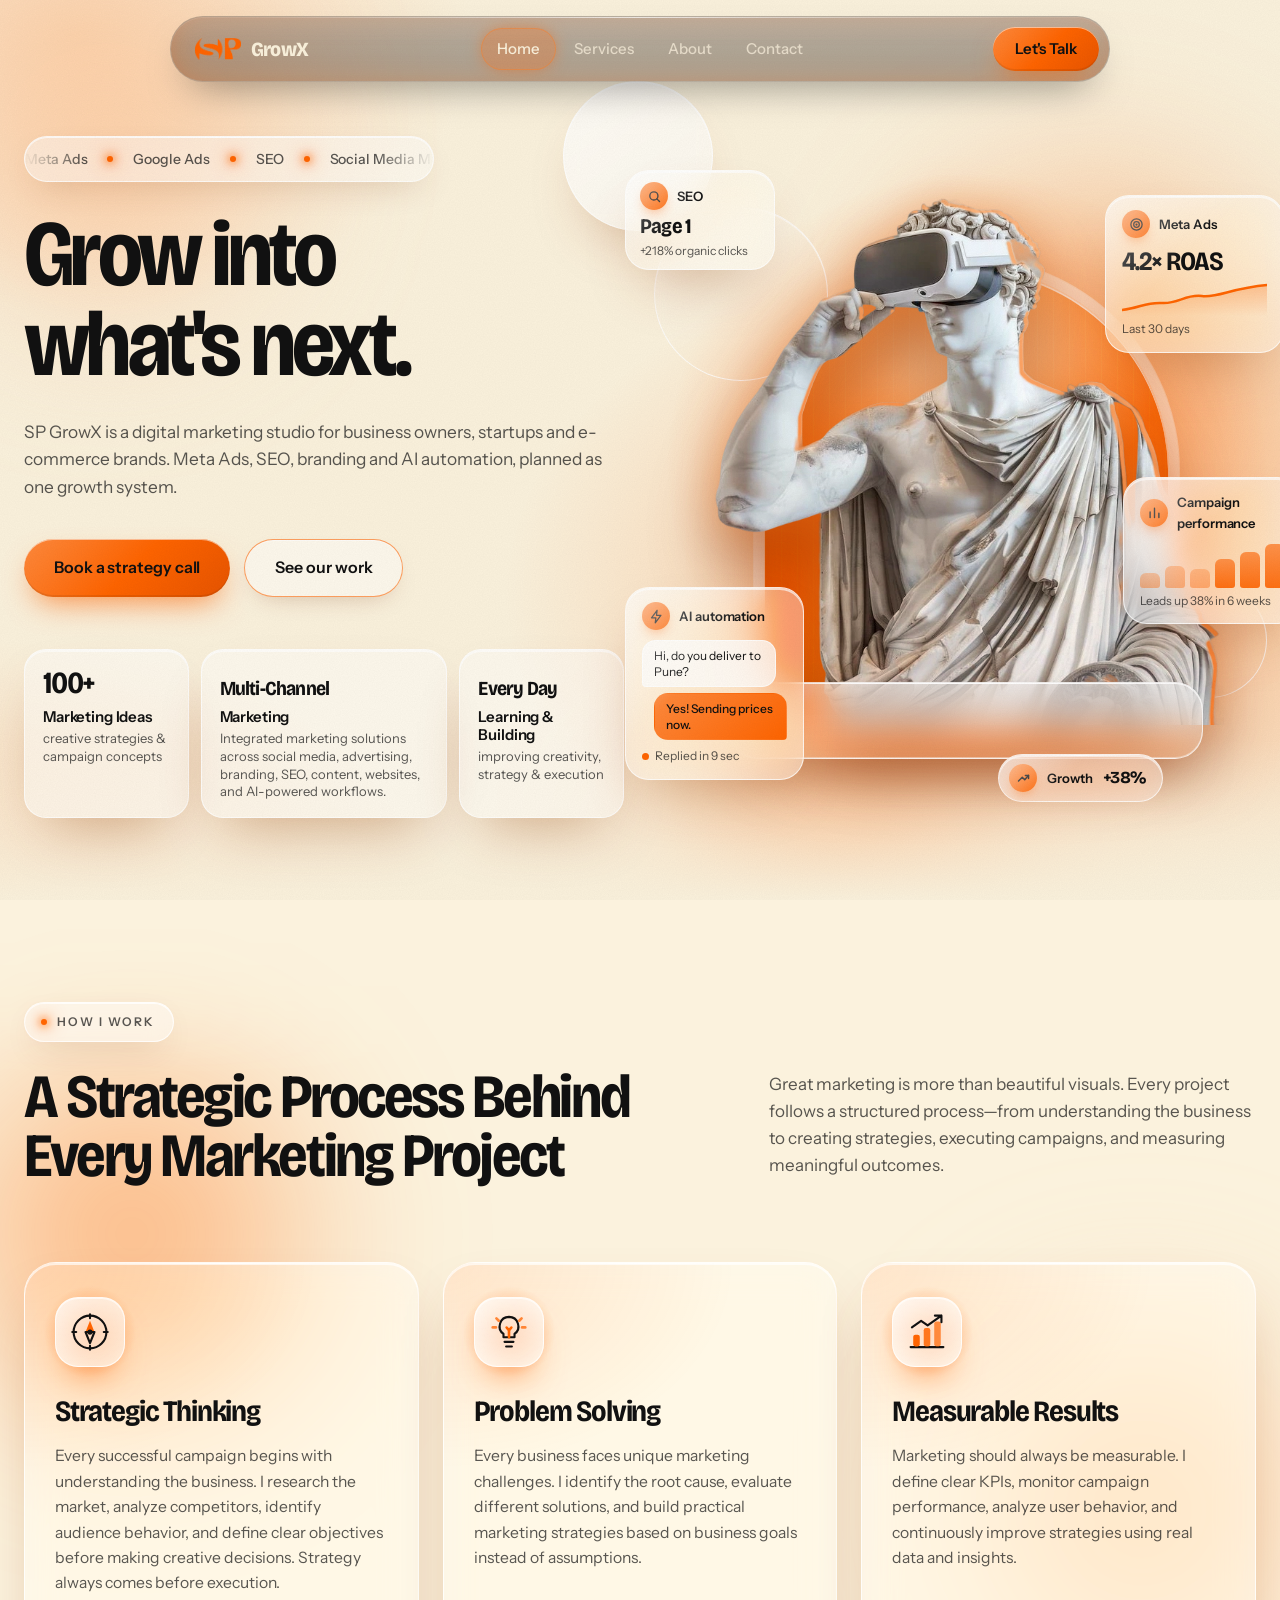
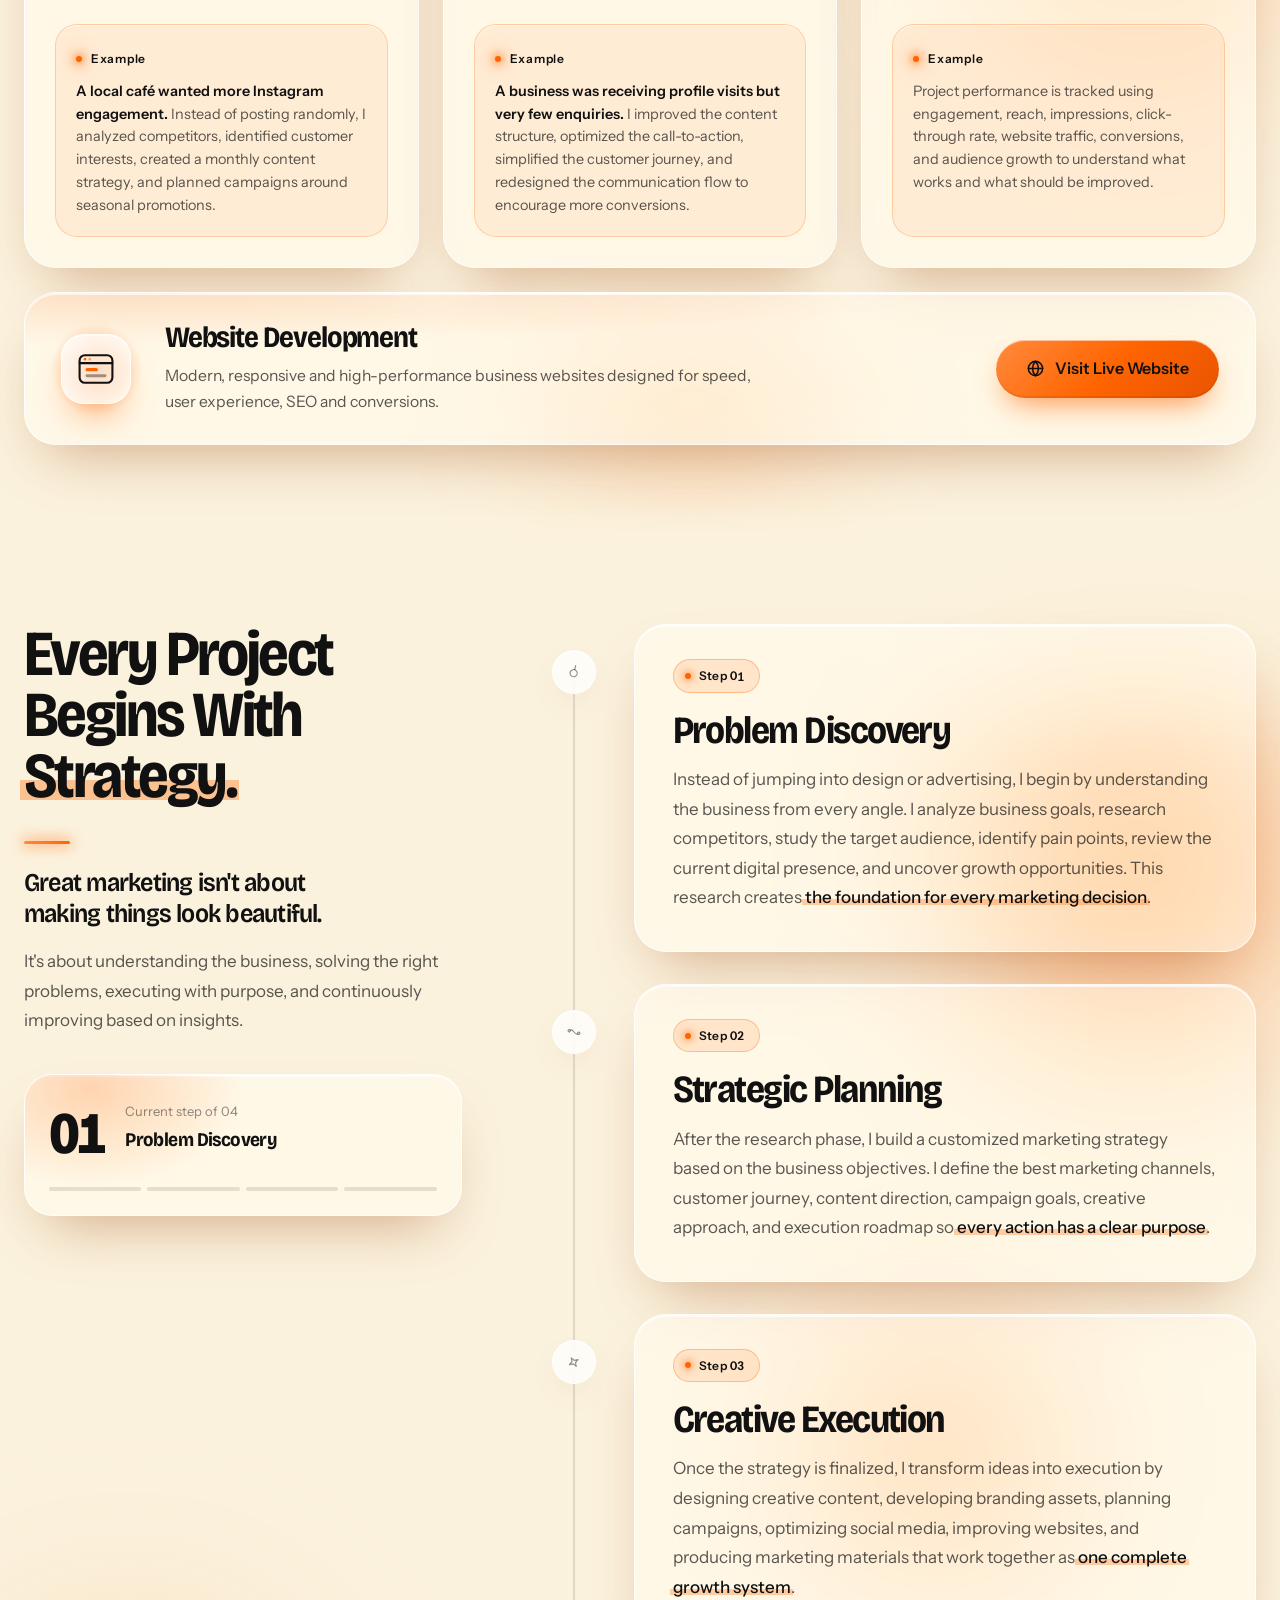
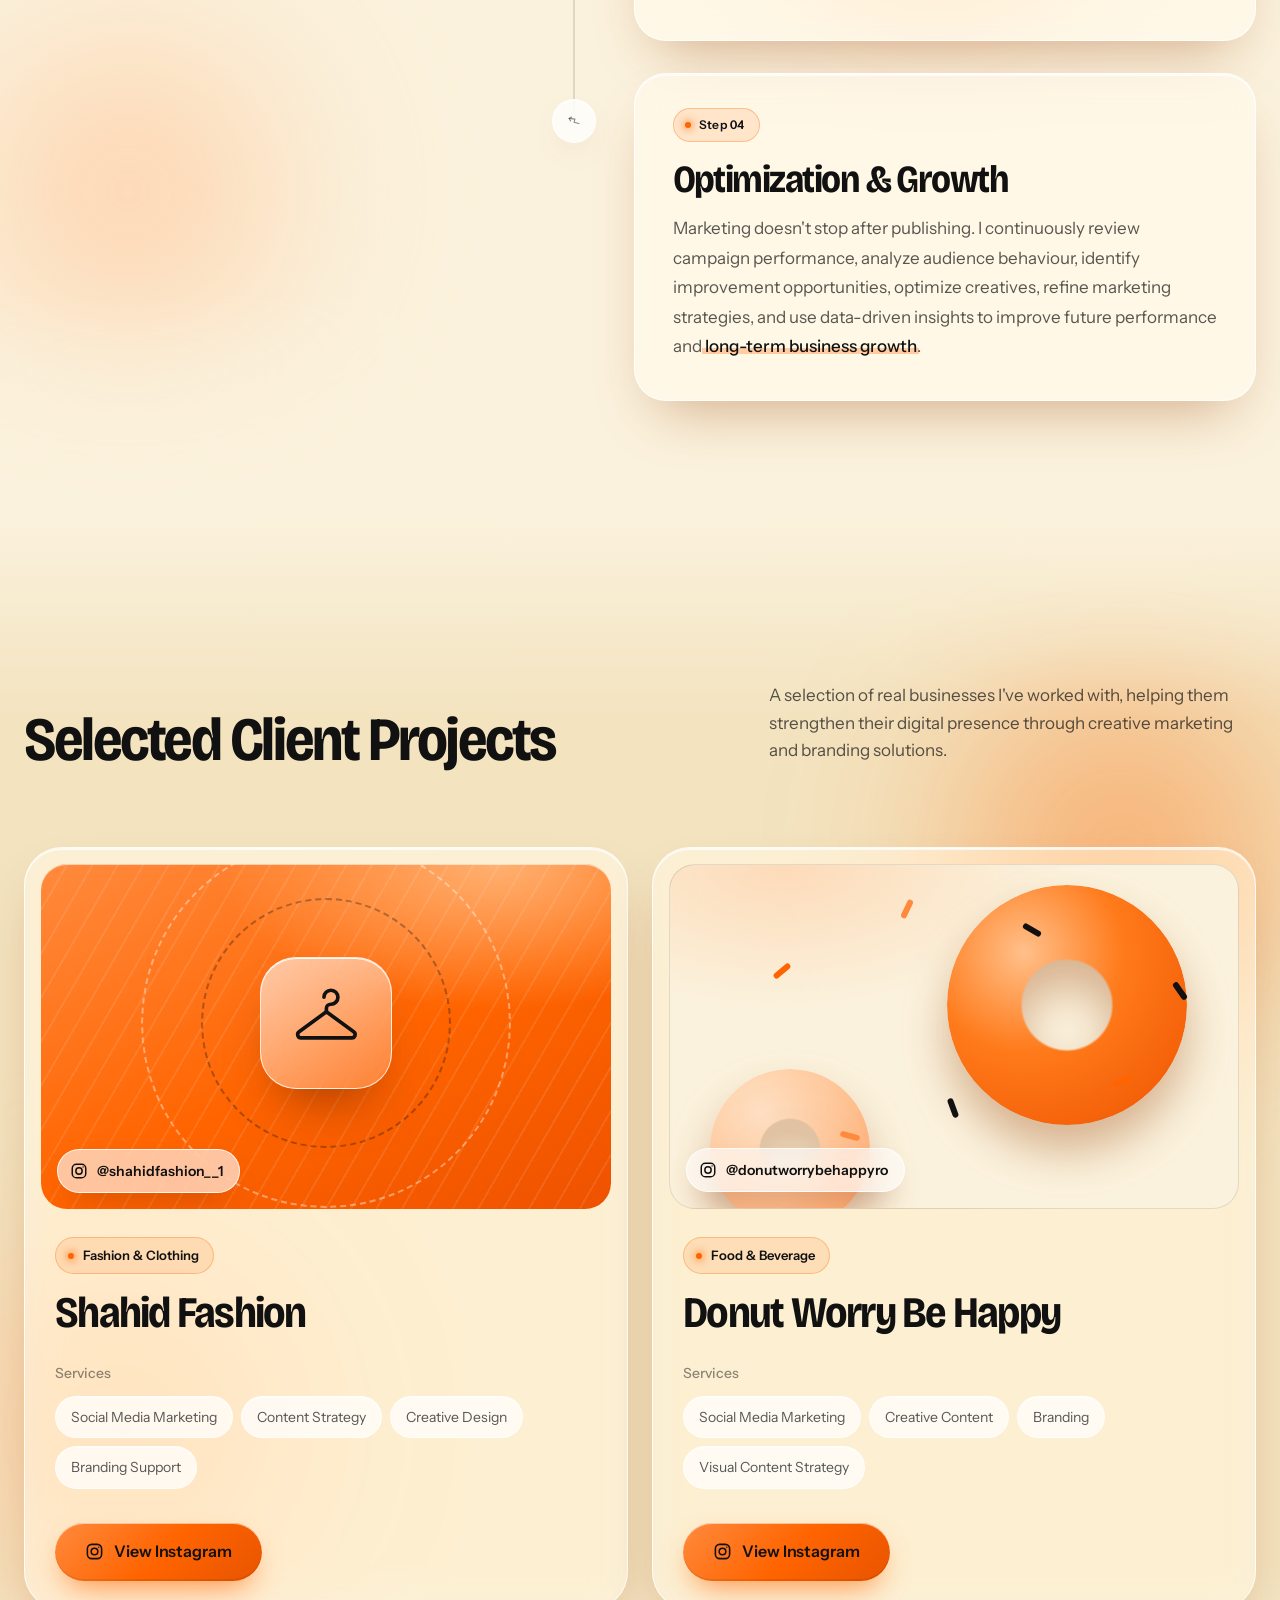
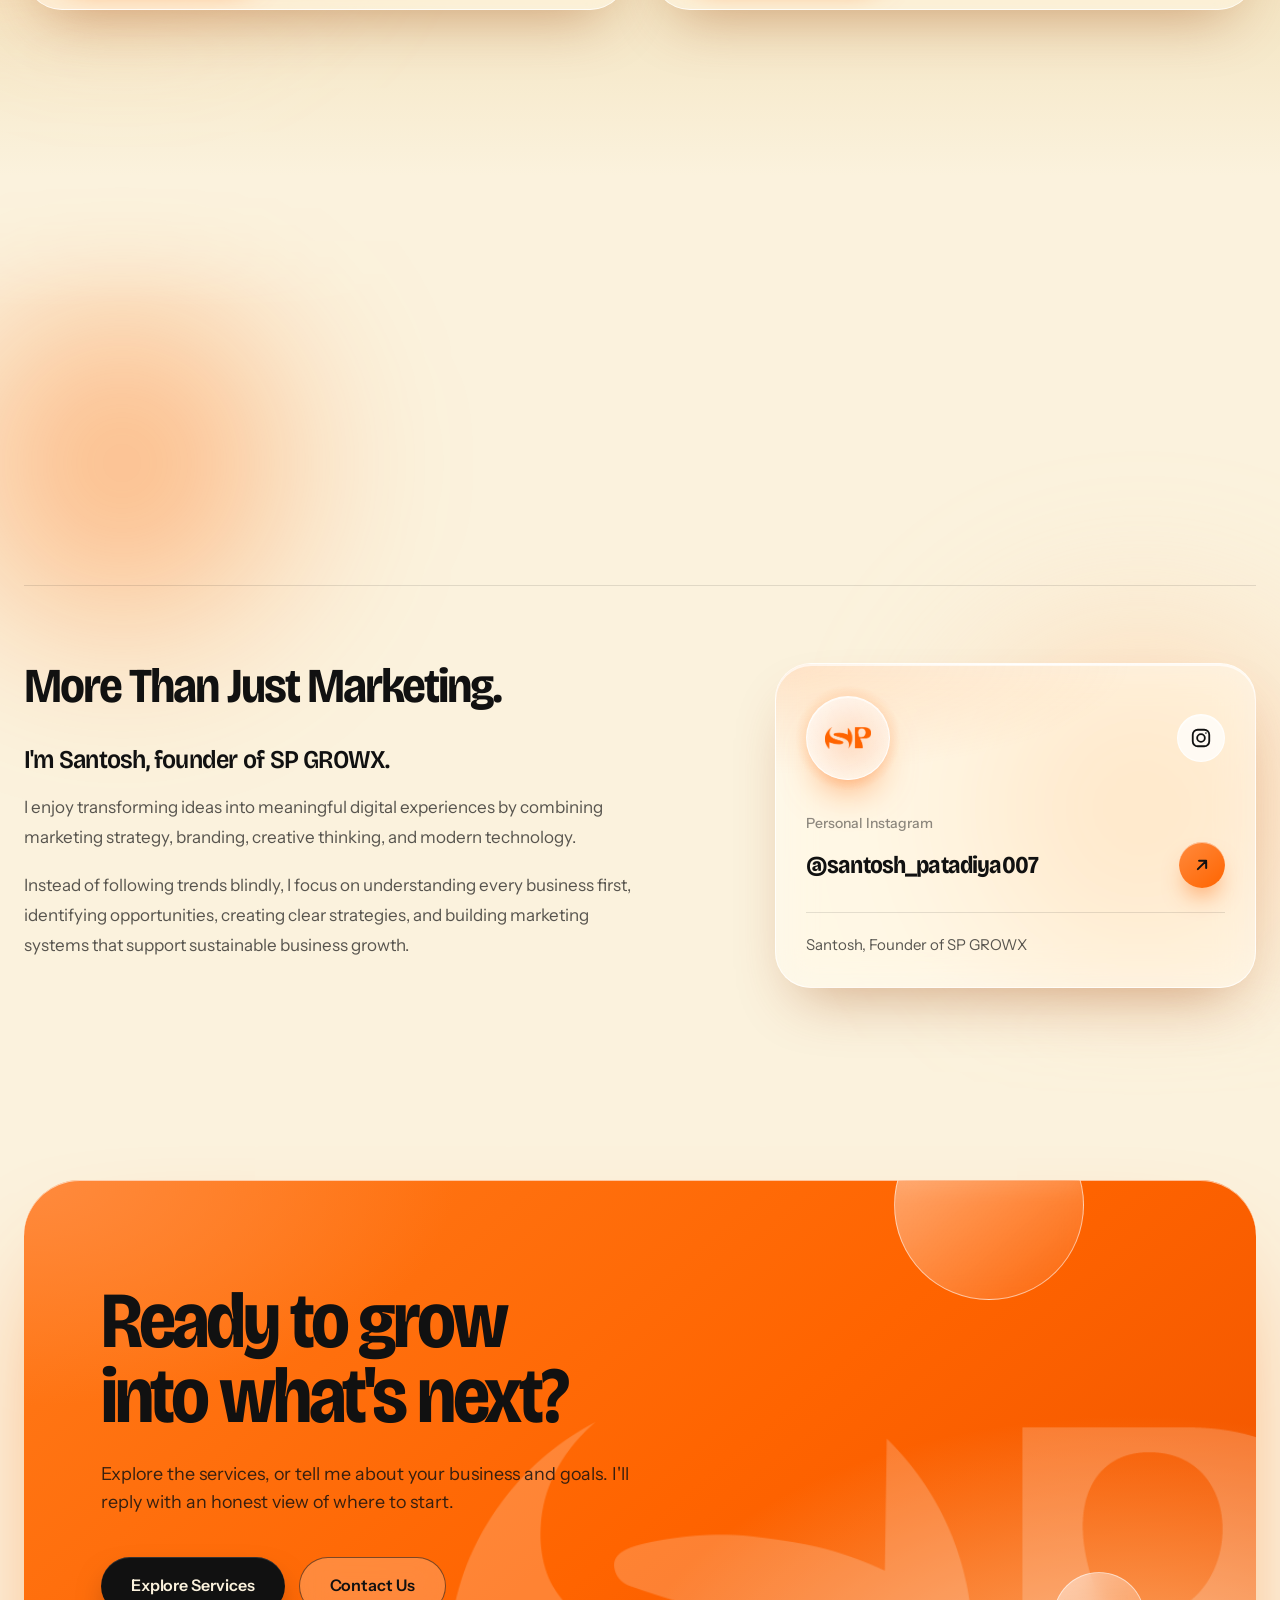
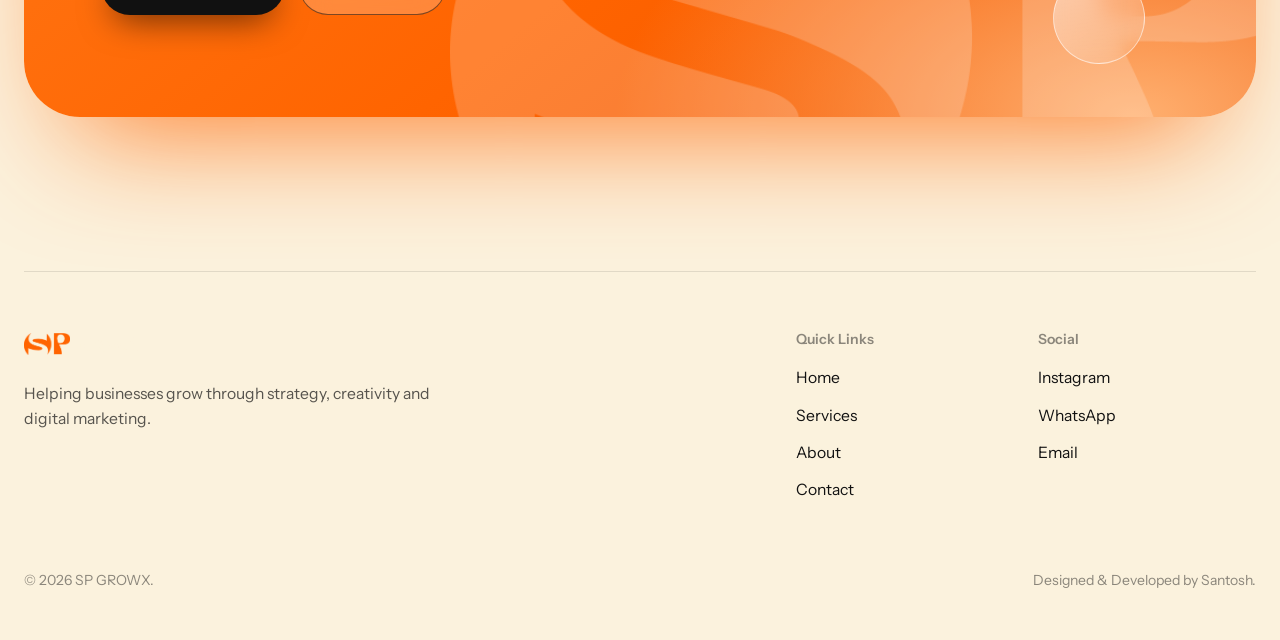
==== commit 8850d49b: "Added Google Analytics" ====
--- a/index.html
+++ b/index.html
@@ -19,6 +19,15 @@
 <link rel="stylesheet" href="assets/css/style.css">
 <script>(function(){var d=document.documentElement;d.classList.add('js');try{if(sessionStorage.getItem('spg-nav')){d.classList.add('nav-seen')}else{sessionStorage.setItem('spg-nav','1')}}catch(e){}})();</script>
 <script src="assets/js/main.js" defer></script>
+  <!-- Google tag (gtag.js) -->
+<script async src="https://www.googletagmanager.com/gtag/js?id=G-EP1KW8PTTX"></script>
+<script>
+  window.dataLayer = window.dataLayer || [];
+  function gtag(){dataLayer.push(arguments);}
+  gtag('js', new Date());
+
+  gtag('config', 'G-EP1KW8PTTX');
+</script>
 </head>
 <body>
 <a class="skip" href="#main">Skip to content</a>
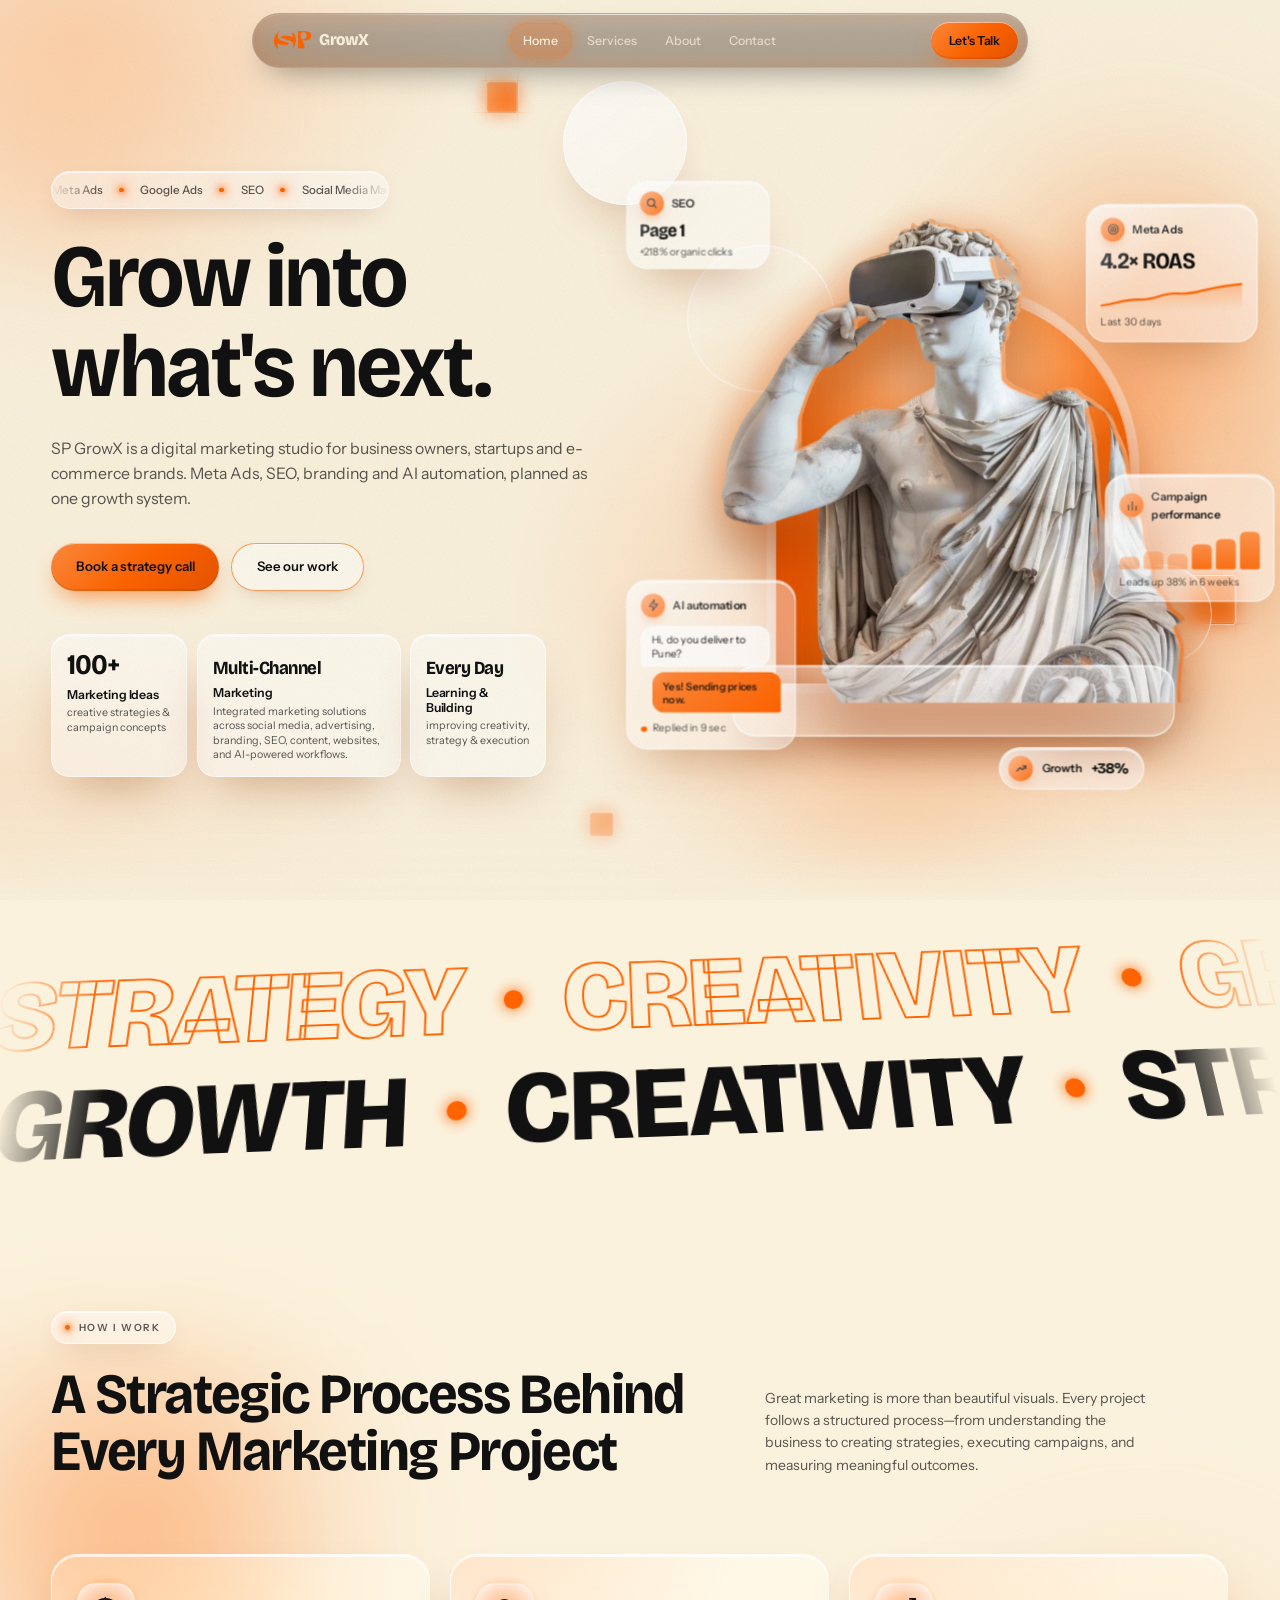
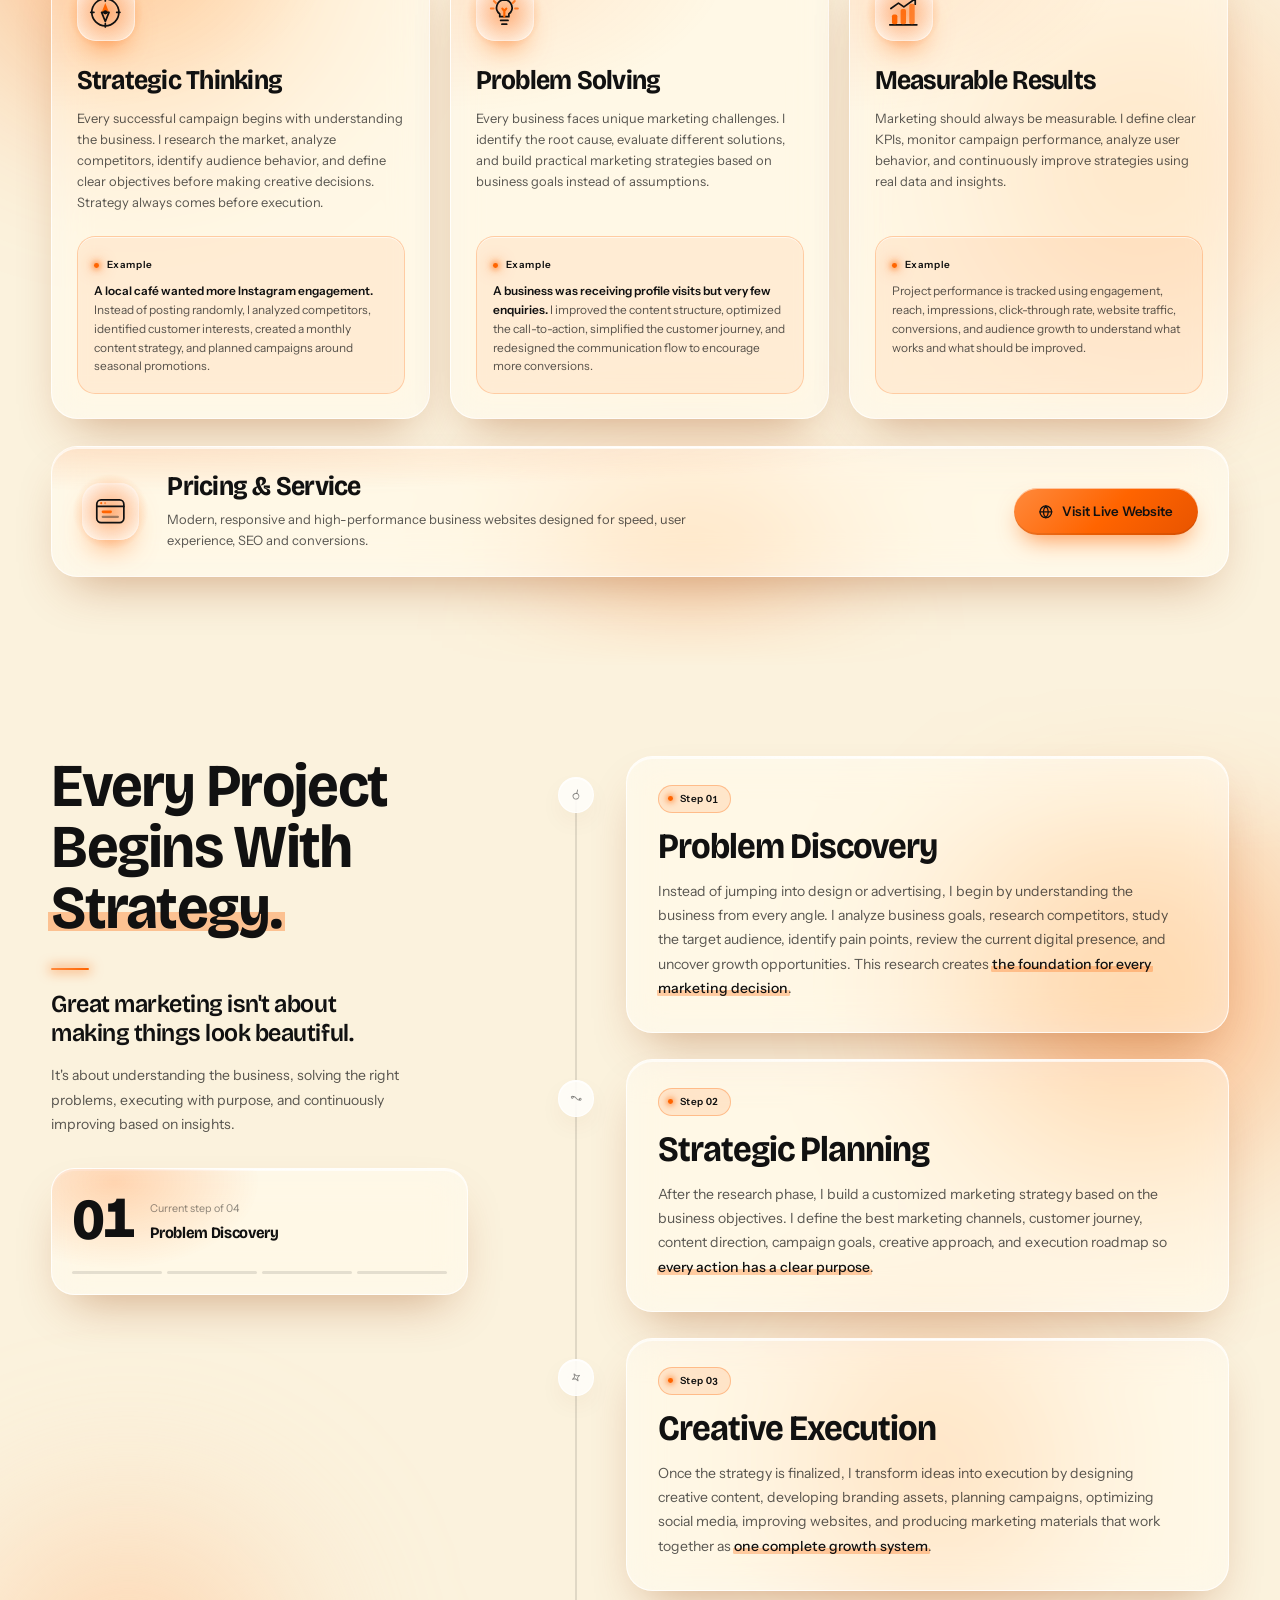
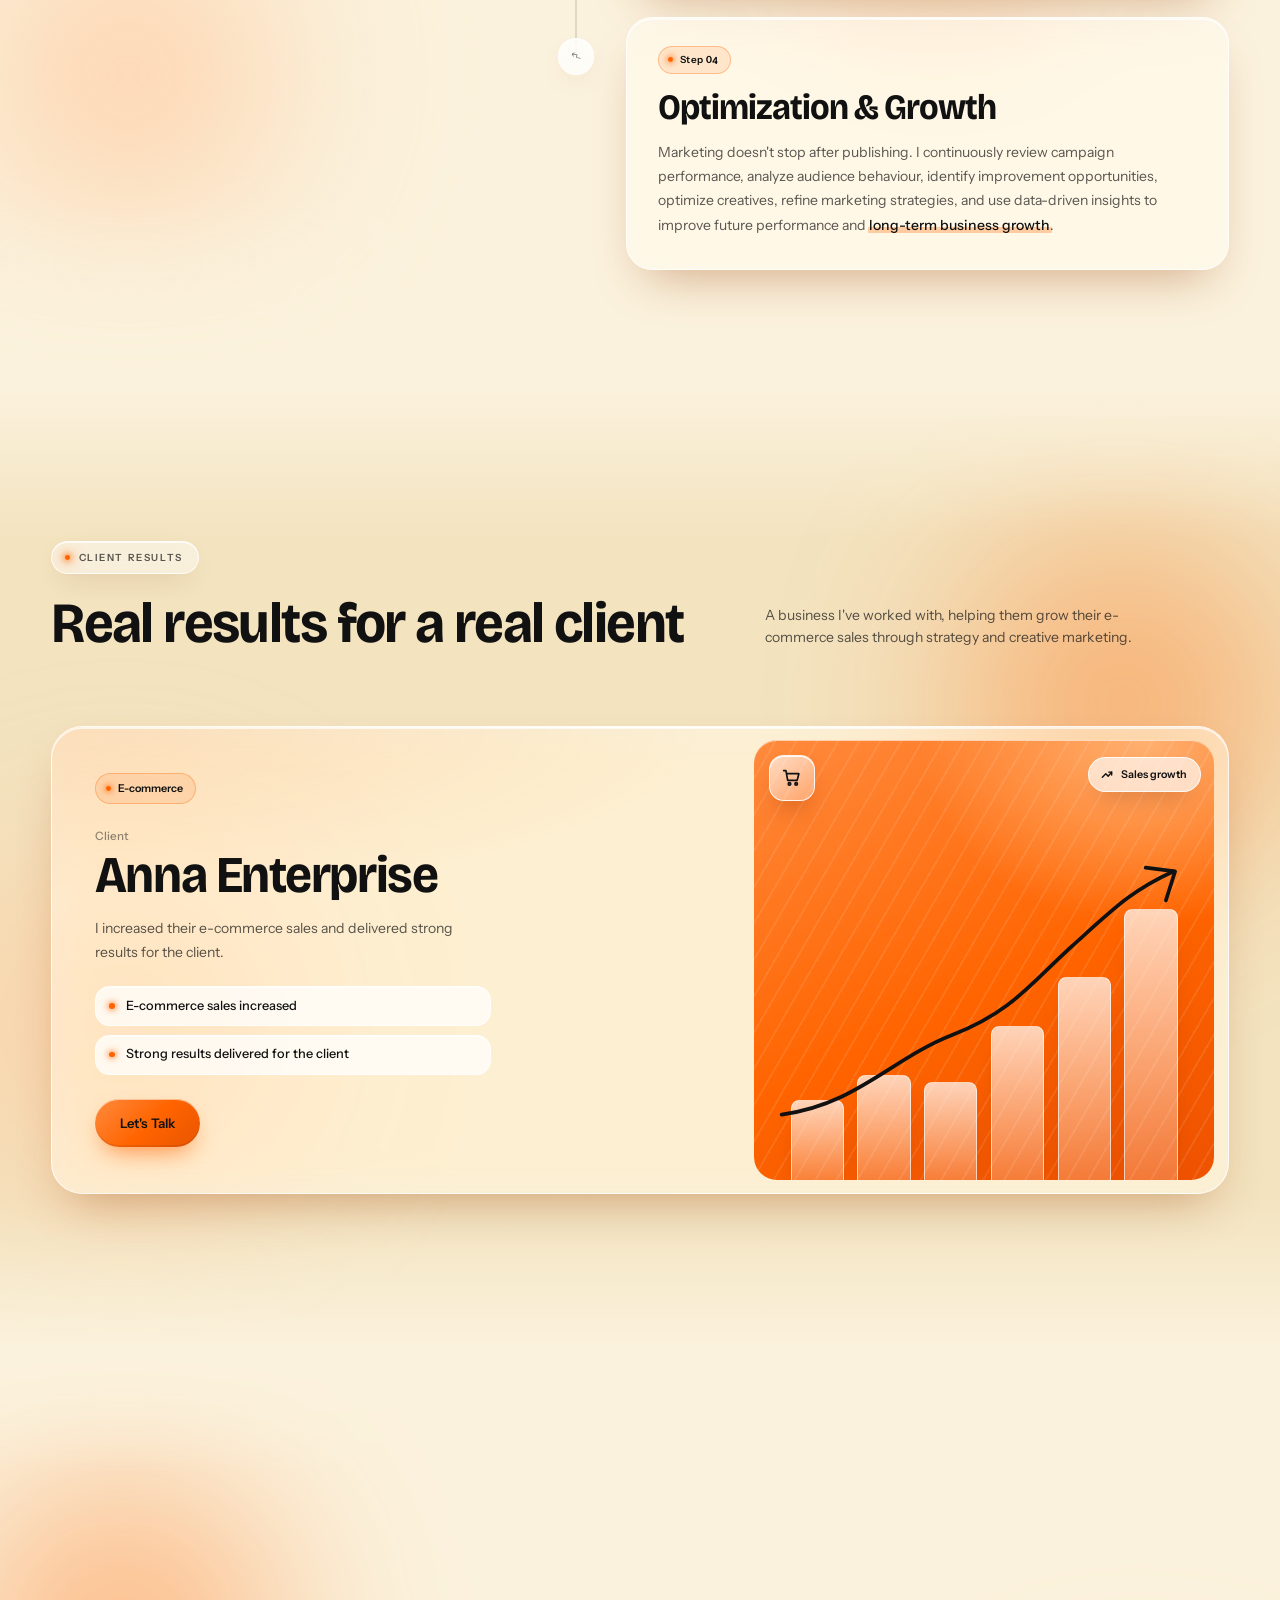
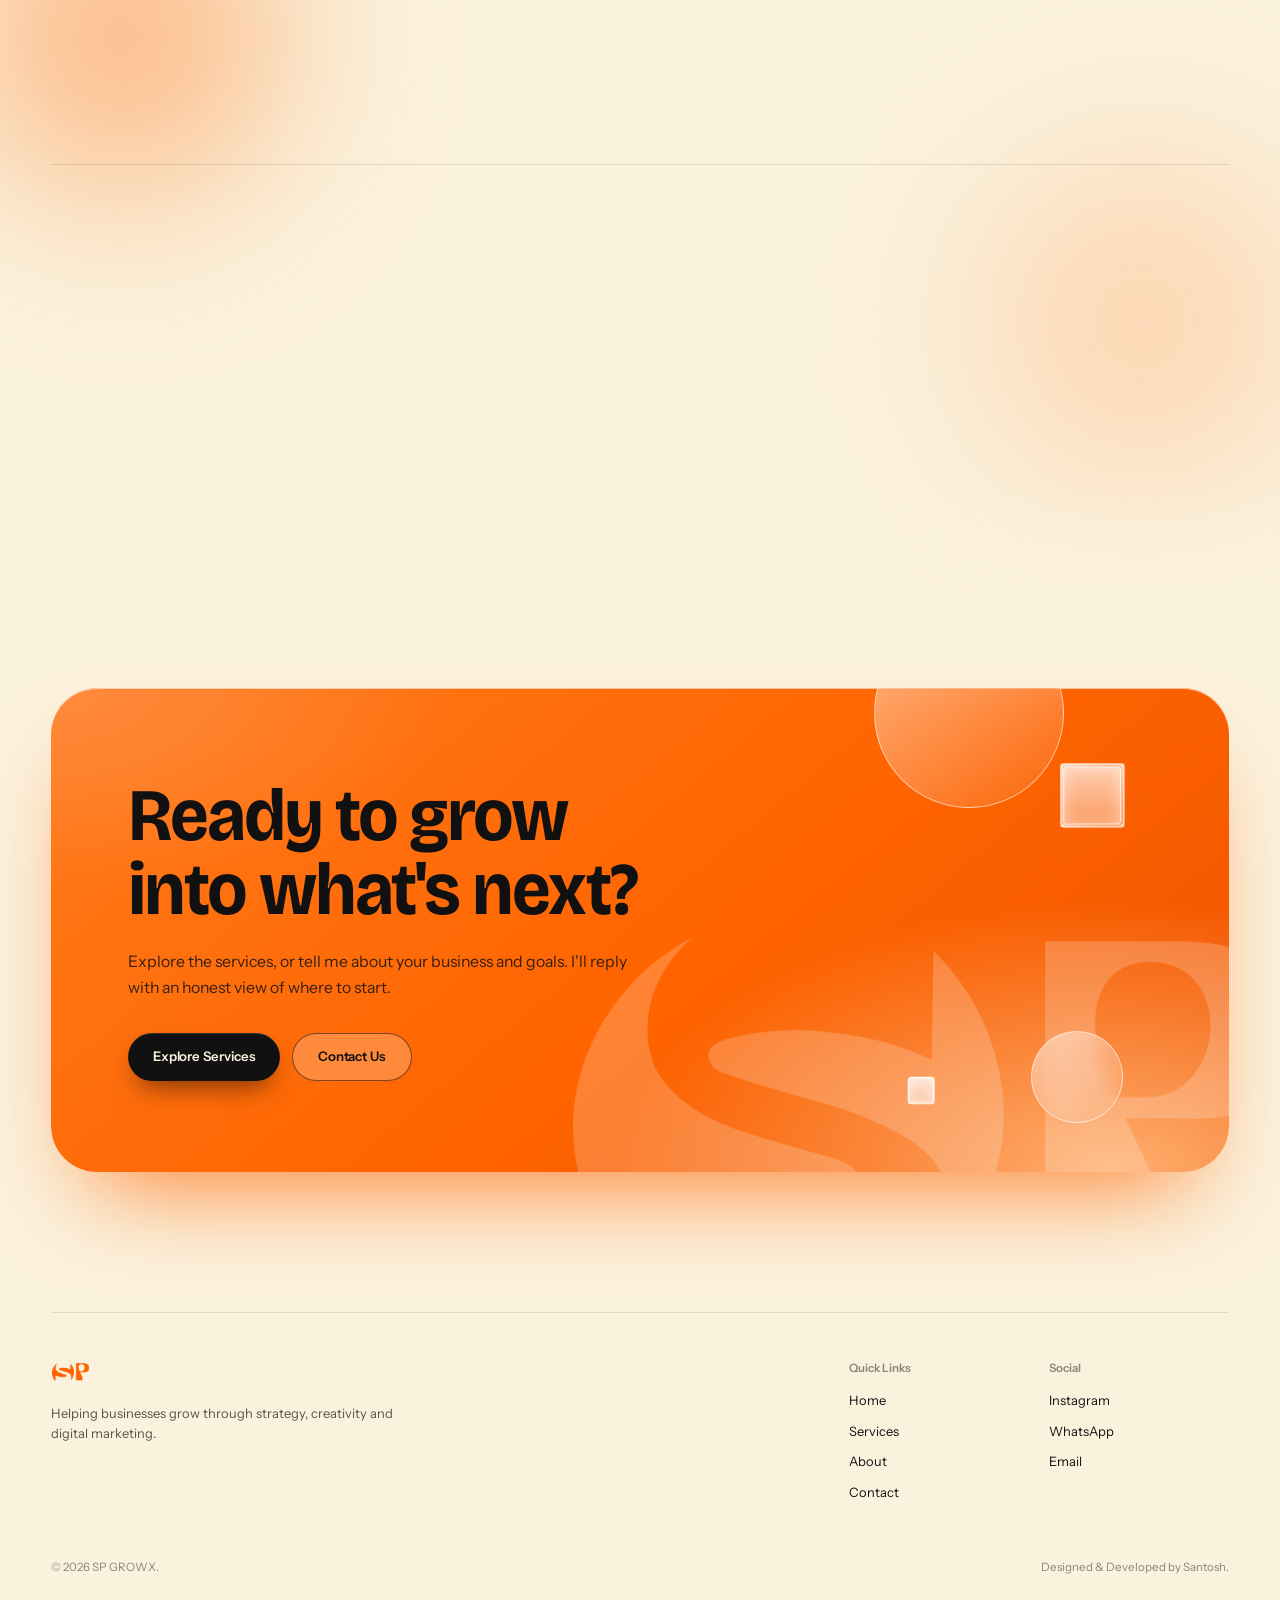
==== commit be963703: "new" ====
--- a/index.html
+++ b/index.html
@@ -4,9 +4,8 @@
 <meta charset="utf-8">
 <meta name="viewport" content="width=device-width, initial-scale=1">
 <title>SP GROWX | Digital Marketing, Branding & AI Automation</title>
+<meta name="theme-color" content="#FF6400">
 <meta name="description" content="SP GROWX is a digital marketing studio for business owners, startups and e-commerce brands. Meta Ads, SEO, branding, AI automation and website development planned as one growth system.">
-<meta name="theme-color" content="#FBF2DD" media="(prefers-color-scheme: light)">
-<meta name="theme-color" content="#130C07" media="(prefers-color-scheme: dark)">
 <meta property="og:type" content="website">
 <meta property="og:site_name" content="SP GROWX">
 <meta property="og:title" content="SP GROWX | Digital Marketing, Branding & AI Automation">
@@ -19,18 +18,10 @@
 <link rel="stylesheet" href="assets/css/style.css">
 <script>(function(){var d=document.documentElement;d.classList.add('js');try{if(sessionStorage.getItem('spg-nav')){d.classList.add('nav-seen')}else{sessionStorage.setItem('spg-nav','1')}}catch(e){}})();</script>
 <script src="assets/js/main.js" defer></script>
-  <!-- Google tag (gtag.js) -->
-<script async src="https://www.googletagmanager.com/gtag/js?id=G-EP1KW8PTTX"></script>
-<script>
-  window.dataLayer = window.dataLayer || [];
-  function gtag(){dataLayer.push(arguments);}
-  gtag('js', new Date());
-
-  gtag('config', 'G-EP1KW8PTTX');
-</script>
 </head>
 <body>
 <a class="skip" href="#main">Skip to content</a>
+<div class="sp-bar" aria-hidden="true"></div><div class="cglow" aria-hidden="true"></div>
 
 <header class="nav-wrap">
   <nav class="nav" id="nav" aria-label="Primary">
@@ -63,6 +54,7 @@
   <div class="hero-bg" aria-hidden="true">
     <span class="blob b1"></span><span class="blob b2"></span><span class="blob b3"></span>
     <span class="orb o1"></span>
+    <span class="cube-pos " style="left:38%;top:9%" aria-hidden="true"><span class="cube3d" style="--s:2.4rem;--t:26s;animation-delay:-0s"><i class="f f1"></i><i class="f f2"></i><i class="f f3"></i><i class="f f4"></i><i class="f f5"></i><i class="f f6"></i></span></span><span class="cube-pos " style="right:3.5%;top:64%" aria-hidden="true"><span class="cube3d" style="--s:3.6rem;--t:32s;animation-delay:-6s"><i class="f f1"></i><i class="f f2"></i><i class="f f3"></i><i class="f f4"></i><i class="f f5"></i><i class="f f6"></i></span></span><span class="cube-pos " style="left:46%;bottom:7%" aria-hidden="true"><span class="cube3d" style="--s:1.9rem;--t:20s;animation-delay:-11s"><i class="f f1"></i><i class="f f2"></i><i class="f f3"></i><i class="f f4"></i><i class="f f5"></i><i class="f f6"></i></span></span>
   </div>
   <div class="hero-fade" aria-hidden="true"></div>
 
@@ -98,6 +90,7 @@
 
     <!-- Stage -->
     <div class="stage" id="stage">
+      <div class="stage3d">
       <div class="layer stage-glow" aria-hidden="true"></div>
       <div class="layer ring l-ring1" aria-hidden="true"></div>
       <div class="layer ring l-ring2" aria-hidden="true"></div>
@@ -160,7 +153,14 @@
         </div>
       </div>
     </div>
-  </div>
+    </div>
+  </div>
+</section>
+
+<!-- ================= KINETIC BAND ================= -->
+<section class="kband" aria-hidden="true">
+  <div class="kb-row r1"><div class="kb-track"><span>Strategy</span><i></i><span>Creativity</span><i></i><span>Growth</span><i></i><span>Strategy</span><i></i><span>Creativity</span><i></i><span>Growth</span><i></i><span>Strategy</span><i></i><span>Creativity</span><i></i><span>Growth</span><i></i><span>Strategy</span><i></i><span>Creativity</span><i></i><span>Growth</span><i></i></div></div>
+  <div class="kb-row r2"><div class="kb-track"><span>Growth</span><i></i><span>Creativity</span><i></i><span>Strategy</span><i></i><span>Growth</span><i></i><span>Creativity</span><i></i><span>Strategy</span><i></i><span>Growth</span><i></i><span>Creativity</span><i></i><span>Strategy</span><i></i><span>Growth</span><i></i><span>Creativity</span><i></i><span>Strategy</span><i></i></div></div>
 </section>
 
 <!-- ================= HOW I WORK ================= -->
@@ -211,7 +211,7 @@
         <article class="hw-card">
           <div class="hw-ico"><svg viewBox="0 0 32 32" aria-hidden="true"><rect class="st" x="3.5" y="5.5" width="25" height="21" rx="4"/><path class="st" d="M3.5 11.5h25"/><circle class="or" cx="7.6" cy="8.5" r="1"/><circle class="or" cx="11.2" cy="8.5" r="1" opacity=".55"/><rect class="or ic-ln" style="--l:0" x="8" y="15.2" width="9.5" height="2.6" rx="1.3"/><rect class="ink ic-ln" style="--l:1" x="8" y="20" width="16" height="2.2" rx="1.1"/></svg></div>
           <div class="wtxt">
-            <h3>Website Development</h3>
+            <h3>Pricing &amp; Service</h3>
             <p>Modern, responsive and high-performance business websites designed for speed, user experience, SEO and conversions.</p>
           </div>
           <a class="btn btn-primary ripple-host magnetic" href="https://spgrowx.github.io/SPGROWX/" target="_blank" rel="noopener noreferrer" aria-label="Visit live website (opens in a new tab)"><span class="with-ic"><svg viewBox="0 0 24 24" fill="none" stroke="currentColor" stroke-width="2" stroke-linecap="round" stroke-linejoin="round" aria-hidden="true"><circle cx="12" cy="12" r="9"/><path d="M3 12h18M12 3c2.6 2.7 3.8 5.700 3.800 9S14.600 18.300 12 21c-2.600-2.700-3.800-5.700-3.800-9S9.400 5.700 12 3z"/></svg>Visit Live Website</span></a>
@@ -272,59 +272,41 @@
   </div>
 </section>
 
-<!-- ================= SELECTED CLIENT PROJECTS ================= -->
-<section class="section work" id="work" data-parallax>
+<!-- ================= CLIENT RESULTS ================= -->
+<section class="section work" id="work" data-parallax aria-labelledby="work-h">
   <div class="hw-bg" aria-hidden="true">
     <span class="pl" style="--d:-28;right:-8%;top:6%"><span class="hb o" style="width:520px;height:520px;animation-delay:-4s"></span></span>
     <span class="pl" style="--d:24;left:-10%;bottom:8%"><span class="hb p" style="width:500px;height:500px;animation-delay:-10s"></span></span>
   </div>
   <div class="container">
     <div class="hw-head">
-      <h2 class="display h2 reveal">Selected Client Projects</h2>
-      <p class="lead reveal" style="--i:1">A selection of real businesses I've worked with, helping them strengthen their digital presence through creative marketing and branding solutions.</p>
-    </div>
-
-    <div class="cp-grid">
-      <!-- Client 01 -->
-      <div class="cp-item reveal">
-        <article class="cp-card">
-          <div class="cp-panel cp-fashion" aria-hidden="true">
-            <span class="cp-orbit"></span><span class="cp-orbit o2"></span>
-            <div class="cp-tile"><svg viewBox="0 0 48 48" fill="none" stroke="currentColor" stroke-width="2.4" stroke-linecap="round" stroke-linejoin="round" aria-hidden="true"><path d="M24 17v-2.2c0-1.6 1.4-2.8 3-2.8a4.6 4.6 0 1 0-4.6-4.6"/><path d="M24 17L6 30.2a2.2 2.2 0 0 0 1.3 4H40.7a2.2 2.2 0 0 0 1.3-4z"/></svg></div>
-            <span class="cp-chip"><svg viewBox="0 0 24 24" fill="none" stroke="currentColor" stroke-width="2" stroke-linecap="round" stroke-linejoin="round" aria-hidden="true"><rect x="3" y="3" width="18" height="18" rx="5.5"/><circle cx="12" cy="12" r="4.2"/><circle cx="17.4" cy="6.6" r=".9" fill="currentColor" stroke="none"/></svg>@shahidfashion__1</span>
-          </div>
-          <div class="cp-body">
-            <span class="cp-ind"><i></i>Fashion &amp; Clothing</span>
-            <h3>Shahid Fashion</h3>
-            <p class="cp-lab">Services</p>
-            <ul class="cp-tags">
-              <li>Social Media Marketing</li><li>Content Strategy</li><li>Creative Design</li><li>Branding Support</li>
-            </ul>
-            <a class="btn btn-primary ripple-host magnetic" href="https://www.instagram.com/shahidfashion__1" target="_blank" rel="noopener noreferrer" aria-label="View Shahid Fashion on Instagram (opens in a new tab)"><span class="with-ic"><svg viewBox="0 0 24 24" fill="none" stroke="currentColor" stroke-width="2" stroke-linecap="round" stroke-linejoin="round" aria-hidden="true"><rect x="3" y="3" width="18" height="18" rx="5.5"/><circle cx="12" cy="12" r="4.2"/><circle cx="17.4" cy="6.6" r=".9" fill="currentColor" stroke="none"/></svg>View Instagram</span></a>
-          </div>
-        </article>
-      </div>
-
-      <!-- Client 02 -->
-      <div class="cp-item reveal" style="--i:1">
-        <article class="cp-card">
-          <div class="cp-panel cp-food" aria-hidden="true">
-            <div class="dw" style="animation-delay:-2s"><span class="donut d2"></span></div>
-            <div class="dw"><span class="donut d1"></span></div>
-            <i class="spr" style="left:62%;top:18%;--r:30deg;--c:var(--ink)"></i><i class="spr" style="left:18%;top:30%;--r:-40deg;--c:#FF6400"></i><i class="spr" style="left:48%;top:70%;--r:70deg;--c:var(--ink)"></i><i class="spr" style="left:78%;top:62%;--r:-20deg;--c:#FF6400"></i><i class="spr" style="left:30%;top:78%;--r:15deg;--c:#FF8A3D"></i><i class="spr" style="left:88%;top:36%;--r:55deg;--c:var(--ink)"></i><i class="spr" style="left:40%;top:12%;--r:-65deg;--c:#FF8A3D"></i>
-            <span class="cp-chip"><svg viewBox="0 0 24 24" fill="none" stroke="currentColor" stroke-width="2" stroke-linecap="round" stroke-linejoin="round" aria-hidden="true"><rect x="3" y="3" width="18" height="18" rx="5.5"/><circle cx="12" cy="12" r="4.2"/><circle cx="17.4" cy="6.6" r=".9" fill="currentColor" stroke="none"/></svg>@donutworrybehappyro</span>
-          </div>
-          <div class="cp-body">
-            <span class="cp-ind"><i></i>Food &amp; Beverage</span>
-            <h3>Donut Worry Be Happy</h3>
-            <p class="cp-lab">Services</p>
-            <ul class="cp-tags">
-              <li>Social Media Marketing</li><li>Creative Content</li><li>Branding</li><li>Visual Content Strategy</li>
-            </ul>
-            <a class="btn btn-primary ripple-host magnetic" href="https://www.instagram.com/donutworrybehappyro/" target="_blank" rel="noopener noreferrer" aria-label="View Donut Worry Be Happy on Instagram (opens in a new tab)"><span class="with-ic"><svg viewBox="0 0 24 24" fill="none" stroke="currentColor" stroke-width="2" stroke-linecap="round" stroke-linejoin="round" aria-hidden="true"><rect x="3" y="3" width="18" height="18" rx="5.5"/><circle cx="12" cy="12" r="4.2"/><circle cx="17.4" cy="6.6" r=".9" fill="currentColor" stroke="none"/></svg>View Instagram</span></a>
-          </div>
-        </article>
-      </div>
+      <div>
+        <span class="hw-tag reveal"><i></i>CLIENT RESULTS</span>
+        <h2 class="display h2 reveal" style="--i:1" id="work-h">Real results for a real client</h2>
+      </div>
+      <p class="lead reveal" style="--i:2">A business I've worked with, helping them grow their e-commerce sales through strategy and creative marketing.</p>
+    </div>
+
+    <div class="rsw reveal" style="--i:1">
+      <article class="rs-card">
+        <div class="rs-copy">
+          <span class="rs-ind"><i></i>E-commerce</span>
+          <p class="rs-lab">Client</p>
+          <h3>Anna Enterprise</h3>
+          <p class="rs-lead">I increased their e-commerce sales and delivered strong results for the client.</p>
+          <ul class="rs-pts">
+            <li>E-commerce sales increased</li>
+            <li>Strong results delivered for the client</li>
+          </ul>
+          <a class="btn btn-primary ripple-host magnetic" href="contact.html"><span>Let's Talk</span></a>
+        </div>
+        <div class="rs-vis" aria-hidden="true">
+          <span class="rs-cart"><svg viewBox="0 0 24 24" aria-hidden="true"><path d="M3 4h2.5l2 11h10.5L20 7.500H7"/><circle cx="9.500" cy="19" r="1.400"/><circle cx="17" cy="19" r="1.400"/></svg></span>
+          <span class="rs-chip"><svg viewBox="0 0 24 24" aria-hidden="true"><path d="M4 16l6-6 4 4 6-7"/><path d="M15 7h5v5"/></svg>Sales growth</span>
+          <div class="rs-bars"><i style="--h:26%;--b:0"></i><i style="--h:34%;--b:1"></i><i style="--h:32%;--b:2"></i><i style="--h:50%;--b:3"></i><i style="--h:66%;--b:4"></i><i style="--h:88%;--b:5"></i></div>
+          <svg class="rs-trend" viewBox="0 0 500 400" preserveAspectRatio="none"><path class="ln" pathLength="1" d="M30 330 C110 320 150 270 215 245 S300 190 345 150 S410 90 455 70"/><path class="hd" d="M425 66l32 4-10 31"/></svg>
+        </div>
+      </article>
     </div>
   </div>
 </section>
@@ -365,6 +347,7 @@
   <div class="container">
     <div class="cta-panel reveal">
       <span class="cta-mark" aria-hidden="true"></span>
+      <span class="cube-pos cube-w" style="right:9%;top:16%" aria-hidden="true"><span class="cube3d" style="--s:4.6rem;--t:30s;animation-delay:-3s"><i class="f f1"></i><i class="f f2"></i><i class="f f3"></i><i class="f f4"></i><i class="f f5"></i><i class="f f6"></i></span></span><span class="cube-pos cube-w" style="right:25%;bottom:14%" aria-hidden="true"><span class="cube3d" style="--s:2rem;--t:22s;animation-delay:-9s"><i class="f f1"></i><i class="f f2"></i><i class="f f3"></i><i class="f f4"></i><i class="f f5"></i><i class="f f6"></i></span></span>
       <span class="pl" style="--d:-30;right:14%;top:-70px" aria-hidden="true"><span class="ct-orb" style="width:190px;height:190px"></span></span>
       <span class="pl" style="--d:22;right:9%;bottom:10%" aria-hidden="true"><span class="ct-orb" style="width:92px;height:92px;animation-delay:-4s"></span></span>
       <h2 class="display" id="cta-h">Ready to grow into what's next?</h2>
--- a/assets/css/style.css
+++ b/assets/css/style.css
@@ -21,17 +21,17 @@
   --glass-strong:rgba(255,255,255,.74);
   --glass-line:rgba(255,255,255,.78);
   --glass-hi:rgba(255,255,255,.6);
-  --shadow-card:0 28px 60px -24px rgba(150,60,0,.42), 0 2px 0 rgba(255,255,255,.65) inset;
-  --shadow-nav:0 12px 34px -14px rgba(120,50,0,.30), 0 1px 0 rgba(255,255,255,.8) inset;
-  --shadow-nav-2:0 18px 44px -16px rgba(120,50,0,.42), 0 1px 0 rgba(255,255,255,.85) inset;
+  --shadow-card:0 1.75rem 3.75rem -1.5rem rgba(150,60,0,.42), 0 2px 0 rgba(255,255,255,.65) inset;
+  --shadow-nav:0 0.75rem 2.125rem -0.875rem rgba(120,50,0,.30), 0 1px 0 rgba(255,255,255,.8) inset;
+  --shadow-nav-2:0 1.125rem 2.75rem -1rem rgba(120,50,0,.42), 0 1px 0 rgba(255,255,255,.85) inset;
   /* dedicated navbar glass: a warm dark frosted pill that stays legible over any page background */
   --nav-bg:rgba(45,30,20,.36);
   --nav-bg-strong:rgba(40,26,17,.58);
   --nav-border:rgba(255,255,255,.12);
   --nav-ink:#FBF2DD;
   --nav-ink-2:rgba(251,242,221,.74);
-  --nav-shadow:0 18px 40px -20px rgba(0,0,0,.55), 0 1px 0 rgba(255,255,255,.1) inset, 0 0 32px -6px rgba(255,100,0,.32) inset;
-  --nav-shadow-2:0 22px 48px -18px rgba(0,0,0,.6), 0 1px 0 rgba(255,255,255,.12) inset, 0 0 40px -4px rgba(255,100,0,.4) inset;
+  --nav-shadow:0 1.125rem 2.5rem -1.25rem rgba(0,0,0,.55), 0 1px 0 rgba(255,255,255,.1) inset, 0 0 2rem -0.375rem rgba(255,100,0,.32) inset;
+  --nav-shadow-2:0 1.375rem 3rem -1.125rem rgba(0,0,0,.6), 0 1px 0 rgba(255,255,255,.12) inset, 0 0 2.5rem -0.25rem rgba(255,100,0,.4) inset;
   --blob-op:1;
   --noise-op:.07;
   --noise-blend:multiply;
@@ -39,16 +39,16 @@
   color-scheme:light;
 
 }
-@media (prefers-color-scheme:dark){
+@media not all{
   :root:not([data-theme="light"]){
     --bg:#130C07; --bg-deep:#1D120A;
     --ink:#FBF2DD; --ink-2:rgba(251,242,221,.72); --ink-3:rgba(251,242,221,.5);
     --line:rgba(251,242,221,.13);
     --glass:rgba(255,236,214,.07); --glass-strong:rgba(255,236,214,.13);
     --glass-line:rgba(255,236,214,.2); --glass-hi:rgba(255,236,214,.16);
-    --shadow-card:0 30px 70px -24px rgba(0,0,0,.8), 0 1px 0 rgba(255,255,255,.12) inset;
-    --shadow-nav:0 14px 36px -14px rgba(0,0,0,.8), 0 1px 0 rgba(255,255,255,.12) inset;
-    --shadow-nav-2:0 20px 48px -16px rgba(0,0,0,.9), 0 1px 0 rgba(255,255,255,.16) inset;
+    --shadow-card:0 1.875rem 4.375rem -1.5rem rgba(0,0,0,.8), 0 1px 0 rgba(255,255,255,.12) inset;
+    --shadow-nav:0 0.875rem 2.25rem -0.875rem rgba(0,0,0,.8), 0 1px 0 rgba(255,255,255,.12) inset;
+    --shadow-nav-2:0 1.25rem 3rem -1rem rgba(0,0,0,.9), 0 1px 0 rgba(255,255,255,.16) inset;
     --blob-op:.55; --noise-op:.07; --noise-blend:screen;
     color-scheme:dark;
     --nav-bg:rgba(30,19,12,.5); --nav-bg-strong:rgba(26,16,10,.7);
@@ -60,9 +60,9 @@
   --line:rgba(251,242,221,.13);
   --glass:rgba(255,236,214,.07); --glass-strong:rgba(255,236,214,.13);
   --glass-line:rgba(255,236,214,.2); --glass-hi:rgba(255,236,214,.16);
-  --shadow-card:0 30px 70px -24px rgba(0,0,0,.8), 0 1px 0 rgba(255,255,255,.12) inset;
-  --shadow-nav:0 14px 36px -14px rgba(0,0,0,.8), 0 1px 0 rgba(255,255,255,.12) inset;
-  --shadow-nav-2:0 20px 48px -16px rgba(0,0,0,.9), 0 1px 0 rgba(255,255,255,.16) inset;
+  --shadow-card:0 1.875rem 4.375rem -1.5rem rgba(0,0,0,.8), 0 1px 0 rgba(255,255,255,.12) inset;
+  --shadow-nav:0 0.875rem 2.25rem -0.875rem rgba(0,0,0,.8), 0 1px 0 rgba(255,255,255,.12) inset;
+  --shadow-nav-2:0 1.25rem 3rem -1rem rgba(0,0,0,.9), 0 1px 0 rgba(255,255,255,.16) inset;
   --blob-op:.55; --noise-op:.07; --noise-blend:screen;
   color-scheme:dark;
   --nav-bg:rgba(30,19,12,.5); --nav-bg-strong:rgba(26,16,10,.7);
@@ -73,6 +73,10 @@
    ========================================================== */
 *,*::before,*::after{box-sizing:border-box}
 html{-webkit-text-size-adjust:100%}
+/* desktop & laptop: everything is rem-based, so one root size scales the whole design to fit 100% zoom comfortably */
+@media (min-width:993px){
+  html{font-size:clamp(13px,calc(.3125vw + 9.2px),15.5px)}
+}
 body{
   margin:0;background:var(--bg);color:var(--ink);
   font-family:"Instrument Sans",system-ui,-apple-system,"Segoe UI",Roboto,Helvetica,Arial,sans-serif;
@@ -81,7 +85,7 @@
 }
 body::after{ /* film grain over everything */
   content:"";position:fixed;inset:0;z-index:200;pointer-events:none;
-  background-image:url("../images/noise.svg");background-size:220px 220px;
+  background-image:url("../images/noise.svg");background-size:13.75rem 13.75rem;
   opacity:var(--noise-op);mix-blend-mode:var(--noise-blend);
 }
 h1,h2,h3,p,ul{margin:0}
@@ -91,14 +95,14 @@
 button{font:inherit;color:inherit;cursor:pointer}
 .display{
   font-family:"Bricolage Grotesque","Instrument Sans",system-ui,sans-serif;
-  font-variation-settings:"wdth" 88;
-  font-weight:700;letter-spacing:-.04em;line-height:.96;text-wrap:balance;
-}
-:focus-visible{outline:3px solid var(--orange);outline-offset:3px;border-radius:12px}
-.skip{position:absolute;left:16px;top:-60px;z-index:300;background:var(--ink);color:var(--bg);padding:10px 16px;border-radius:999px;transition:top .2s}
-.skip:focus{top:12px}
-.container{width:min(1280px,calc(100% - 48px));margin-inline:auto}
-.section{position:relative;padding-block:clamp(96px,13vw,190px)}
+  font-variation-settings:"wdth" 93,"opsz" 40;
+  font-weight:700;letter-spacing:-.028em;line-height:1.02;text-wrap:balance;
+}
+:focus-visible{outline:0.1875rem solid var(--orange);outline-offset:0.1875rem;border-radius:0.75rem}
+.skip{position:absolute;left:1rem;top:-3.75rem;z-index:300;background:var(--ink);color:var(--bg);padding:0.625rem 1rem;border-radius:62.4375rem;transition:top .2s}
+.skip:focus{top:0.75rem}
+.container{width:min(1280px,calc(100% - clamp(48px,8vw,144px)));margin-inline:auto}
+.section{position:relative;padding-block:clamp(6rem,13vw,11.875rem)}
 .h2{font-size:clamp(2.3rem,4.8vw,4.3rem)}
 .lead{color:var(--ink-2);max-width:46ch}
 
@@ -108,37 +112,37 @@
 .btn{
   --tx:0px;--ty:0px;
   position:relative;display:inline-flex;align-items:center;justify-content:center;
-  height:58px;padding:0 30px;border-radius:999px;border:0;
+  height:3.625rem;padding:0 1.875rem;border-radius:62.4375rem;border:0;
   font-weight:600;font-size:1rem;letter-spacing:-.005em;white-space:nowrap;
   overflow:hidden;isolation:isolate;
   transition:transform .35s var(--ease), box-shadow .35s var(--ease), background .3s, border-color .3s, color .3s;
 }
 .btn > span{position:relative;z-index:1;display:block;transform:translate(var(--tx),var(--ty));transition:transform .25s var(--ease)}
-.btn-sm{height:44px;padding:0 22px;font-size:.9375rem}
+.btn-sm{height:2.75rem;padding:0 1.375rem;font-size:.9375rem}
 .btn-primary{
   color:var(--on-orange);
   background:linear-gradient(135deg,var(--orange-hi) 0%,var(--orange) 52%,var(--orange-lo) 100%);
-  box-shadow:0 14px 30px -10px rgba(255,100,0,.7), 0 1px 0 rgba(255,255,255,.55) inset, 0 -2px 0 rgba(0,0,0,.08) inset;
+  box-shadow:0 0.875rem 1.875rem -0.625rem rgba(255,100,0,.7), 0 1px 0 rgba(255,255,255,.55) inset, 0 -2px 0 rgba(0,0,0,.08) inset;
 }
 .btn-primary::before{ /* sheen */
   content:"";position:absolute;inset:0;z-index:0;
   background:linear-gradient(105deg,transparent 30%,rgba(255,255,255,.55) 50%,transparent 70%);
   transform:translateX(-120%);transition:transform .8s var(--ease);
 }
-.btn-primary:hover{transform:translateY(-3px);box-shadow:0 22px 44px -10px rgba(255,100,0,.85),0 0 0 6px rgba(255,100,0,.14),0 1px 0 rgba(255,255,255,.6) inset}
+.btn-primary:hover{transform:translateY(-0.1875rem);box-shadow:0 1.375rem 2.75rem -0.625rem rgba(255,100,0,.85),0 0 0 0.375rem rgba(255,100,0,.14),0 1px 0 rgba(255,255,255,.6) inset}
 .btn-primary:hover::before{transform:translateX(120%)}
 .btn-primary:active{transform:translateY(-1px) scale(.985)}
 .btn-glass{
   color:var(--ink);background:var(--glass);
   -webkit-backdrop-filter:blur(16px) saturate(1.5);backdrop-filter:blur(16px) saturate(1.5);
   border:1.5px solid rgba(255,100,0,.6);
-  box-shadow:0 10px 26px -14px rgba(120,50,0,.35), 0 1px 0 var(--glass-hi) inset;
-}
-.btn-glass:hover{transform:translateY(-3px);background:rgba(255,100,0,.13);border-color:var(--orange);box-shadow:0 18px 36px -14px rgba(255,100,0,.5),0 1px 0 var(--glass-hi) inset}
-.btn-ink{color:var(--dk-ink);background:#111;box-shadow:0 16px 34px -12px rgba(0,0,0,.6),0 1px 0 rgba(255,255,255,.14) inset}
-.btn-ink:hover{transform:translateY(-3px);background:#000;box-shadow:0 24px 44px -12px rgba(0,0,0,.7),0 0 0 6px rgba(17,17,17,.14)}
+  box-shadow:0 0.625rem 1.625rem -0.875rem rgba(120,50,0,.35), 0 1px 0 var(--glass-hi) inset;
+}
+.btn-glass:hover{transform:translateY(-0.1875rem);background:rgba(255,100,0,.13);border-color:var(--orange);box-shadow:0 1.125rem 2.25rem -0.875rem rgba(255,100,0,.5),0 1px 0 var(--glass-hi) inset}
+.btn-ink{color:var(--dk-ink);background:#111;box-shadow:0 1rem 2.125rem -0.75rem rgba(0,0,0,.6),0 1px 0 rgba(255,255,255,.14) inset}
+.btn-ink:hover{transform:translateY(-0.1875rem);background:#000;box-shadow:0 1.5rem 2.75rem -0.75rem rgba(0,0,0,.7),0 0 0 0.375rem rgba(17,17,17,.14)}
 .btn-glass-on-orange{color:var(--on-orange);background:rgba(255,255,255,.22);border:1.5px solid rgba(17,17,17,.55);-webkit-backdrop-filter:blur(14px);backdrop-filter:blur(14px)}
-.btn-glass-on-orange:hover{transform:translateY(-3px);background:rgba(255,255,255,.4);border-color:#111}
+.btn-glass-on-orange:hover{transform:translateY(-0.1875rem);background:rgba(255,255,255,.4);border-color:#111}
 .ripple{position:absolute;z-index:0;border-radius:50%;background:rgba(255,255,255,.55);transform:scale(0);animation:ripple .7s var(--ease) forwards;pointer-events:none}
 .btn-ink .ripple{background:rgba(255,255,255,.22)}
 @keyframes ripple{to{transform:scale(1);opacity:0}}
@@ -146,10 +150,10 @@
 /* ==========================================================
    Navbar
    ========================================================== */
-.nav-wrap{position:fixed;inset:16px 0 auto;z-index:60;display:flex;flex-direction:column;align-items:center;padding-inline:16px;pointer-events:none}
+.nav-wrap{position:fixed;inset:1rem 0 auto;z-index:60;display:flex;flex-direction:column;align-items:center;padding-inline:1rem;pointer-events:none}
 .nav{
-  pointer-events:auto;position:relative;display:flex;align-items:center;justify-content:space-between;gap:20px;
-  width:min(940px,100%);height:66px;padding:0 10px 0 24px;border-radius:999px;overflow:hidden;isolation:isolate;
+  pointer-events:auto;position:relative;display:flex;align-items:center;justify-content:space-between;gap:1.25rem;
+  width:min(58.75rem,100%);height:4.125rem;padding:0 0.625rem 0 1.5rem;border-radius:62.4375rem;overflow:hidden;isolation:isolate;
   color:var(--nav-ink);background:var(--nav-bg);border:1px solid var(--nav-border);box-shadow:var(--nav-shadow);
   -webkit-backdrop-filter:blur(24px) saturate(1.5);backdrop-filter:blur(24px) saturate(1.5);
   transition:width .6s var(--ease),height .5s var(--ease),background .4s,box-shadow .4s,backdrop-filter .4s,-webkit-backdrop-filter .4s;
@@ -162,27 +166,27 @@
 .nav::after{content:"";position:absolute;left:8%;right:8%;top:0;height:1px;z-index:0;pointer-events:none;
   background:linear-gradient(90deg,transparent,rgba(255,255,255,.7),transparent)}
 .nav > *{position:relative;z-index:1}
-.nav.is-scrolled{width:min(820px,100%);height:58px;background:var(--nav-bg-strong);box-shadow:var(--nav-shadow-2);-webkit-backdrop-filter:blur(30px) saturate(1.8);backdrop-filter:blur(30px) saturate(1.8)}
-@keyframes navin{from{opacity:0;translate:0 -20px}to{opacity:1;translate:0 0}}
-.brand{display:inline-flex;align-items:center;gap:10px;color:var(--nav-ink)}
-.brand-mark{display:block;width:46px;height:22px;background:url("../images/logo.png") center/contain no-repeat}
-.brand-name{font-family:"Bricolage Grotesque",system-ui,sans-serif;font-variation-settings:"wdth" 90;font-weight:800;font-size:1.25rem;letter-spacing:-.04em;color:var(--nav-ink)}
+.nav.is-scrolled{width:min(51.25rem,100%);height:3.625rem;background:var(--nav-bg-strong);box-shadow:var(--nav-shadow-2);-webkit-backdrop-filter:blur(30px) saturate(1.8);backdrop-filter:blur(30px) saturate(1.8)}
+@keyframes navin{from{opacity:0;translate:0 -1.25rem}to{opacity:1;translate:0 0}}
+.brand{display:inline-flex;align-items:center;gap:0.625rem;color:var(--nav-ink)}
+.brand-mark{display:block;width:2.875rem;height:1.375rem;background:url("../images/logo.png") center/contain no-repeat}
+.brand-name{font-family:"Bricolage Grotesque",system-ui,sans-serif;font-variation-settings:"wdth" 95,"opsz" 40;font-weight:800;font-size:1.25rem;letter-spacing:-.028em;color:var(--nav-ink)}
 .nav-links{position:relative;display:flex;gap:2px}
-.nav-links a{position:relative;z-index:1;display:block;padding:9px 16px;border-radius:999px;font-size:.9375rem;font-weight:500;color:var(--nav-ink-2);transition:color .25s}
+.nav-links a{position:relative;z-index:1;display:block;padding:0.5625rem 1rem;border-radius:62.4375rem;font-size:.9375rem;font-weight:500;color:var(--nav-ink-2);transition:color .25s}
 .nav-links a:hover,.nav-links a:focus-visible{color:var(--nav-ink)}
 .nav-links a[aria-current="page"]{color:var(--nav-ink)}
-.nav-ind{position:absolute;z-index:0;left:0;top:0;height:100%;width:0;border-radius:999px;background:rgba(255,110,20,.28);box-shadow:0 0 0 1px rgba(255,130,40,.45) inset,0 0 18px -4px rgba(255,100,0,.65);opacity:0;transition:transform .45s var(--ease),width .45s var(--ease),opacity .3s;pointer-events:none}
+.nav-ind{position:absolute;z-index:0;left:0;top:0;height:100%;width:0;border-radius:62.4375rem;background:rgba(255,110,20,.28);box-shadow:0 0 0 1px rgba(255,130,40,.45) inset,0 0 1.125rem -0.25rem rgba(255,100,0,.65);opacity:0;transition:transform .45s var(--ease),width .45s var(--ease),opacity .3s;pointer-events:none}
 :root:not(.js) .nav-links a[aria-current="page"]{background:rgba(255,110,20,.28);box-shadow:0 0 0 1px rgba(255,130,40,.45) inset}
-.nav-toggle{display:none;position:relative;width:46px;height:46px;border-radius:50%;border:1px solid var(--nav-border);background:var(--nav-bg)}
-.nav-toggle i{position:absolute;left:14px;right:14px;height:2px;border-radius:2px;background:var(--nav-ink);transition:transform .4s var(--ease),top .4s var(--ease),opacity .2s}
-.nav-toggle i:nth-child(1){top:18px}.nav-toggle i:nth-child(2){top:26px}
-.nav-toggle[aria-expanded="true"] i:nth-child(1){top:22px;transform:rotate(45deg)}
-.nav-toggle[aria-expanded="true"] i:nth-child(2){top:22px;transform:rotate(-45deg)}
+.nav-toggle{display:none;position:relative;width:2.875rem;height:2.875rem;border-radius:50%;border:1px solid var(--nav-border);background:var(--nav-bg)}
+.nav-toggle i{position:absolute;left:0.875rem;right:0.875rem;height:2px;border-radius:2px;background:var(--nav-ink);transition:transform .4s var(--ease),top .4s var(--ease),opacity .2s}
+.nav-toggle i:nth-child(1){top:1.125rem}.nav-toggle i:nth-child(2){top:1.625rem}
+.nav-toggle[aria-expanded="true"] i:nth-child(1){top:1.375rem;transform:rotate(45deg)}
+.nav-toggle[aria-expanded="true"] i:nth-child(2){top:1.375rem;transform:rotate(-45deg)}
 .mobile-menu{
-  pointer-events:none;position:relative;isolation:isolate;overflow:hidden;margin-top:10px;width:min(940px,100%);padding:14px;border-radius:32px;color:var(--nav-ink);
+  pointer-events:none;position:relative;isolation:isolate;overflow:hidden;margin-top:0.625rem;width:min(58.75rem,100%);padding:0.875rem;border-radius:2rem;color:var(--nav-ink);
   background:var(--nav-bg-strong);border:1px solid var(--nav-border);box-shadow:var(--nav-shadow-2);
   -webkit-backdrop-filter:blur(30px) saturate(1.8);backdrop-filter:blur(30px) saturate(1.8);
-  opacity:0;translate:0 -16px;scale:.97;visibility:hidden;transition:opacity .35s var(--ease),translate .45s var(--ease),scale .45s var(--ease),visibility 0s .45s;
+  opacity:0;translate:0 -1rem;scale:.97;visibility:hidden;transition:opacity .35s var(--ease),translate .45s var(--ease),scale .45s var(--ease),visibility 0s .45s;
 }
 .mobile-menu::before{content:"";position:absolute;inset:0;z-index:0;border-radius:inherit;pointer-events:none;
   background:linear-gradient(180deg,rgba(255,255,255,.14) 0%,rgba(255,255,255,.02) 40%,rgba(255,255,255,0) 68%)}
@@ -191,16 +195,16 @@
 .mobile-menu.open{opacity:1;translate:0 0;scale:1;visibility:visible;pointer-events:auto;transition:opacity .4s var(--ease),translate .5s var(--ease),scale .5s var(--ease),visibility 0s}
 .mobile-menu.open::after{opacity:1}
 .mobile-menu > *{position:relative;z-index:1}
-.mobile-menu a.m-link{display:block;padding:16px 18px;border-radius:20px;font-family:"Bricolage Grotesque",system-ui,sans-serif;font-variation-settings:"wdth" 90;font-weight:600;font-size:1.5rem;letter-spacing:-.03em;color:var(--nav-ink);transition:background .3s}
+.mobile-menu a.m-link{display:block;padding:1rem 1.125rem;border-radius:1.25rem;font-family:"Bricolage Grotesque",system-ui,sans-serif;font-variation-settings:"wdth" 95,"opsz" 40;font-weight:600;font-size:1.5rem;letter-spacing:-.02em;color:var(--nav-ink);transition:background .3s}
 .mobile-menu a.m-link:hover,.mobile-menu a.m-link:focus-visible{background:rgba(255,110,20,.24)}
 .mobile-menu a.m-link[aria-current="page"]{background:rgba(255,110,20,.2)}
-.mobile-menu .btn{width:100%;margin-top:8px}
+.mobile-menu .btn{width:100%;margin-top:0.5rem}
 body.menu-lock{position:fixed;left:0;right:0;overflow:hidden}
 
 /* ==========================================================
    Hero
    ========================================================== */
-.hero{position:relative;min-height:max(100svh,780px);display:flex;align-items:center;padding:clamp(124px,15vh,156px) 0 clamp(64px,9vh,110px);overflow:clip;isolation:isolate;
+.hero{position:relative;min-height:max(100svh,48.75rem);display:flex;align-items:center;padding:clamp(7.75rem,15vh,9.75rem) 0 clamp(4rem,9vh,6.875rem);overflow:clip;isolation:isolate;
   background:
     radial-gradient(62% 56% at 84% 66%,rgba(255,100,0,.34),rgba(255,100,0,0) 72%),
     radial-gradient(44% 44% at 6% 4%,rgba(255,199,154,.62),rgba(255,199,154,0) 70%),
@@ -211,69 +215,69 @@
 .blob{position:absolute;border-radius:50%;filter:blur(70px)}
 .js .blob,.js .hb,.js .ct-blob{animation-play-state:paused}
 .js .blob.run,.js .hb.run,.js .ct-blob.run{animation-play-state:running}
-.blob.b1{width:520px;height:520px;right:-6%;top:12%;background:radial-gradient(circle,rgba(255,100,0,.55),rgba(255,100,0,0) 68%);animation:breathe 14s ease-in-out infinite}
-.blob.b2{width:420px;height:420px;left:-8%;top:-6%;background:radial-gradient(circle,rgba(255,199,154,.9),rgba(255,199,154,0) 70%)}
-.blob.b3{width:640px;height:340px;right:10%;bottom:-14%;background:radial-gradient(closest-side,rgba(255,100,0,.7),rgba(255,100,0,0) 75%);animation:breathe 11s ease-in-out -4s infinite}
+.blob.b1{width:32.5rem;height:32.5rem;right:-6%;top:12%;background:radial-gradient(circle,rgba(255,100,0,.55),rgba(255,100,0,0) 68%);animation:breathe 14s ease-in-out infinite}
+.blob.b2{width:26.25rem;height:26.25rem;left:-8%;top:-6%;background:radial-gradient(circle,rgba(255,199,154,.9),rgba(255,199,154,0) 70%)}
+.blob.b3{width:40rem;height:21.25rem;right:10%;bottom:-14%;background:radial-gradient(closest-side,rgba(255,100,0,.7),rgba(255,100,0,0) 75%);animation:breathe 11s ease-in-out -4s infinite}
 @keyframes breathe{0%,100%{transform:scale(1);opacity:.85}50%{transform:scale(1.14);opacity:1}}
-.orb{position:absolute;border-radius:50%;background:linear-gradient(145deg,var(--glass-strong),var(--glass));border:1px solid var(--glass-line);-webkit-backdrop-filter:blur(10px);backdrop-filter:blur(10px);box-shadow:0 30px 60px -30px rgba(150,60,0,.4), 0 1px 0 rgba(255,255,255,.7) inset}
-.orb.o1{width:150px;height:150px;left:44%;top:9%}
-.orb.o2{width:78px;height:78px;left:3%;bottom:14%}
-.hero-fade{position:absolute;left:0;right:0;bottom:0;height:160px;background:linear-gradient(180deg,rgba(251,242,221,0),var(--bg));pointer-events:none;z-index:0}
-@media (prefers-color-scheme:dark){:root:not([data-theme="light"]) .hero-fade{background:linear-gradient(180deg,rgba(19,12,7,0),var(--bg))}}
+.orb{position:absolute;border-radius:50%;background:linear-gradient(145deg,var(--glass-strong),var(--glass));border:1px solid var(--glass-line);-webkit-backdrop-filter:blur(10px);backdrop-filter:blur(10px);box-shadow:0 1.875rem 3.75rem -1.875rem rgba(150,60,0,.4), 0 1px 0 rgba(255,255,255,.7) inset}
+.orb.o1{width:9.375rem;height:9.375rem;left:44%;top:9%}
+.orb.o2{width:4.875rem;height:4.875rem;left:3%;bottom:14%}
+.hero-fade{position:absolute;left:0;right:0;bottom:0;height:10rem;background:linear-gradient(180deg,rgba(251,242,221,0),var(--bg));pointer-events:none;z-index:0}
+@media not all{:root:not([data-theme="light"]) .hero-fade{background:linear-gradient(180deg,rgba(19,12,7,0),var(--bg))}}
 :root[data-theme="dark"] .hero-fade{background:linear-gradient(180deg,rgba(19,12,7,0),var(--bg))}
-@media (prefers-color-scheme:dark){:root:not([data-theme="light"]) .hero{background:radial-gradient(62% 56% at 84% 66%,rgba(255,100,0,.3),rgba(255,100,0,0) 72%),radial-gradient(44% 44% at 6% 4%,rgba(255,138,61,.16),rgba(255,138,61,0) 70%),var(--bg)}}
+@media not all{:root:not([data-theme="light"]) .hero{background:radial-gradient(62% 56% at 84% 66%,rgba(255,100,0,.3),rgba(255,100,0,0) 72%),radial-gradient(44% 44% at 6% 4%,rgba(255,138,61,.16),rgba(255,138,61,0) 70%),var(--bg)}}
 :root[data-theme="dark"] .hero{background:radial-gradient(62% 56% at 84% 66%,rgba(255,100,0,.3),rgba(255,100,0,0) 72%),radial-gradient(44% 44% at 6% 4%,rgba(255,138,61,.16),rgba(255,138,61,0) 70%),var(--bg)}
-.hero-grid{position:relative;z-index:1;display:grid;grid-template-columns:minmax(0,1.02fr) minmax(0,.98fr);align-items:center;gap:clamp(28px,4vw,64px)}
-.hero-copy{max-width:660px}
-
-.hm{position:relative;display:block;width:min(100%,410px);height:46px;border-radius:999px;background:var(--glass);border:1px solid var(--glass-line);box-shadow:var(--shadow-nav);-webkit-backdrop-filter:blur(14px);backdrop-filter:blur(14px);animation:up .9s var(--ease) .1s both}
+.hero-grid{position:relative;z-index:1;display:grid;grid-template-columns:minmax(0,1.02fr) minmax(0,.98fr);align-items:center;gap:clamp(1.75rem,4vw,4rem)}
+.hero-copy{max-width:41.25rem}
+
+.hm{position:relative;display:block;width:min(100%,25.625rem);height:2.875rem;border-radius:62.4375rem;background:var(--glass);border:1px solid var(--glass-line);box-shadow:var(--shadow-nav);-webkit-backdrop-filter:blur(14px);backdrop-filter:blur(14px);animation:up .9s var(--ease) .1s both}
 .hm::after{content:"";position:absolute;left:12%;right:12%;top:0;height:1px;background:linear-gradient(90deg,transparent,rgba(255,255,255,.95),transparent);pointer-events:none}
 .hm-view{position:absolute;inset:0;overflow:hidden;border-radius:inherit;-webkit-mask:linear-gradient(90deg,transparent,#000 14%,#000 86%,transparent);mask:linear-gradient(90deg,transparent,#000 14%,#000 86%,transparent)}
 .hm-track{display:flex;align-items:center;width:max-content;height:100%;animation:hm-scroll 38s linear infinite;will-change:transform}
 .hm:hover .hm-track{animation-play-state:paused}
 .hm-list{display:flex;align-items:center;flex:none}
 .hm-list li{display:flex;align-items:center;white-space:nowrap;font-size:.875rem;font-weight:500;letter-spacing:-.005em;color:var(--ink-2)}
-.hm-list li::after{content:"";flex:none;width:6px;height:6px;margin:0 20px;border-radius:50%;background:var(--orange);box-shadow:0 0 8px 1px rgba(255,100,0,.85),0 0 18px 4px rgba(255,100,0,.35)}
+.hm-list li::after{content:"";flex:none;width:0.375rem;height:0.375rem;margin:0 1.25rem;border-radius:50%;background:var(--orange);box-shadow:0 0 0.5rem 1px rgba(255,100,0,.85),0 0 1.125rem 0.25rem rgba(255,100,0,.35)}
 @keyframes hm-scroll{to{transform:translateX(-50%)}}
-.hero h1{margin-top:28px;font-size:clamp(3.35rem,7.3vw,6.7rem)}
+.hero h1{margin-top:1.75rem;font-size:clamp(3.35rem,7.3vw,6.7rem)}
 .hero h1 .ln{display:block}
 .hero h1 .ln > span{display:inline-block;animation:sharp 1.15s var(--ease) both;animation-delay:calc(.25s + var(--i)*.13s)}
-@keyframes sharp{from{opacity:0;translate:0 46px;filter:blur(16px)}to{opacity:1;translate:0 0;filter:blur(0)}}
-@keyframes up{from{opacity:0;translate:0 26px}to{opacity:1;translate:0 0}}
-.hero .lede{margin-top:28px;max-width:50ch;font-size:clamp(1.05rem,1.35vw,1.2rem);color:var(--ink-2);animation:sharp 1s var(--ease) .55s both}
-.cta-row{display:flex;flex-wrap:wrap;gap:14px;margin-top:38px;animation:up .9s var(--ease) .7s both}
-.stats{display:grid;grid-template-columns:minmax(0,1fr) minmax(0,1.5fr) minmax(0,1fr);gap:12px;margin-top:52px;max-width:600px;animation:up .9s var(--ease) .85s both}
-.stat{position:relative;padding:18px 18px 16px;border-radius:22px;background:var(--glass);border:1px solid var(--glass-line);box-shadow:var(--shadow-card);-webkit-backdrop-filter:blur(16px) saturate(1.4);backdrop-filter:blur(16px) saturate(1.4);transition:transform .45s var(--ease),box-shadow .45s var(--ease)}
-.stat:hover{transform:translateY(-5px)}
-.stat b{display:flex;align-items:flex-end;min-height:clamp(1.6rem,2.4vw,2.15rem);font-family:"Bricolage Grotesque",system-ui,sans-serif;font-variation-settings:"wdth" 88;font-weight:700;font-size:clamp(1.6rem,2.4vw,2.15rem);letter-spacing:-.04em;line-height:1}
+@keyframes sharp{from{opacity:0;translate:0 2.875rem;filter:blur(16px)}to{opacity:1;translate:0 0;filter:blur(0)}}
+@keyframes up{from{opacity:0;translate:0 1.625rem}to{opacity:1;translate:0 0}}
+.hero .lede{margin-top:1.75rem;max-width:50ch;font-size:clamp(1.05rem,1.35vw,1.2rem);color:var(--ink-2);animation:sharp 1s var(--ease) .55s both}
+.cta-row{display:flex;flex-wrap:wrap;gap:0.875rem;margin-top:2.375rem;animation:up .9s var(--ease) .7s both}
+.stats{display:grid;grid-template-columns:minmax(0,1fr) minmax(0,1.5fr) minmax(0,1fr);gap:0.75rem;margin-top:3.25rem;max-width:37.5rem;animation:up .9s var(--ease) .85s both}
+.stat{position:relative;padding:1.125rem 1.125rem 1rem;border-radius:1.375rem;background:var(--glass);border:1px solid var(--glass-line);box-shadow:var(--shadow-card);-webkit-backdrop-filter:blur(16px) saturate(1.4);backdrop-filter:blur(16px) saturate(1.4);transition:transform .45s var(--ease),box-shadow .45s var(--ease)}
+.stat:hover{transform:translateY(-0.3125rem)}
+.stat b{display:flex;align-items:flex-end;min-height:clamp(1.6rem,2.4vw,2.15rem);font-family:"Bricolage Grotesque",system-ui,sans-serif;font-variation-settings:"wdth" 93,"opsz" 40;font-weight:700;font-size:clamp(1.6rem,2.4vw,2.15rem);letter-spacing:-.028em;line-height:1.06}
 .stat b.txt{font-size:clamp(1.05rem,1.55vw,1.4rem);white-space:nowrap}
-.stat .st{display:block;margin-top:10px;font-size:.9375rem;font-weight:600;line-height:1.2;letter-spacing:-.01em}
-.stat span{display:block;margin-top:4px;font-size:.8125rem;line-height:1.35;color:var(--ink-2)}
+.stat .st{display:block;margin-top:0.625rem;font-size:.9375rem;font-weight:600;line-height:1.2;letter-spacing:-.01em}
+.stat span{display:block;margin-top:0.25rem;font-size:.8125rem;line-height:1.35;color:var(--ink-2)}
 
 /* ---------- Stage: statue in an arched niche ---------- */
-.stage{--px:0;--py:0;--mx:0;position:relative;width:min(100%,640px);margin-inline:auto;aspect-ratio:1/1.06;container-type:inline-size}
+.stage{--px:0;--py:0;--mx:0;position:relative;width:min(100%,40rem);margin-inline:auto;aspect-ratio:1/1.06;container-type:inline-size}
 .layer > .gc{position:relative}
-.layer{position:absolute;transform:translate3d(calc(var(--px)*var(--d,0)*1px),calc(var(--py)*var(--d,0)*.7px),0);will-change:transform}
+.layer{position:absolute;transform:translate3d(calc(var(--px)*var(--d,0)*1px),calc(var(--py)*var(--d,0)*0.0437rem),0);will-change:transform}
 .stage-glow{position:absolute;inset:-18% -22% -14% -22%;background:radial-gradient(closest-side,rgba(255,100,0,.55),rgba(255,138,61,.24) 48%,rgba(255,100,0,0) 72%);animation:breathe 12s ease-in-out infinite;pointer-events:none}
 .ring{position:absolute;border-radius:50%;border:1px solid var(--glass-line);background:linear-gradient(150deg,var(--glass),rgba(255,255,255,0) 60%);-webkit-backdrop-filter:blur(6px);backdrop-filter:blur(6px);box-shadow:0 1px 0 rgba(255,255,255,.6) inset}
 .l-ring1{left:-4%;top:6%;width:30cqw;height:30cqw;--d:-10}
 .l-ring2{right:-2%;bottom:14%;width:20cqw;height:20cqw;--d:-16}
 .l-arch{left:15%;width:70%;top:16%;bottom:11%;--d:6}
-.arch{position:absolute;inset:0;border-radius:999px 999px 6cqw 6cqw;overflow:hidden;
+.arch{position:absolute;inset:0;border-radius:62.4375rem 62.4375rem 6cqw 6cqw;overflow:hidden;
   background:
     radial-gradient(70% 46% at 50% 22%,rgba(255,214,170,.95),rgba(255,214,170,0) 70%),
     linear-gradient(180deg,#FF7E22 0%,#FF6400 45%,#EE5200 100%);
   border:1px solid rgba(255,255,255,.55);
-  box-shadow:0 50px 90px -30px rgba(200,70,0,.75), 0 0 0 10px rgba(255,255,255,.16), 0 0 0 11px rgba(255,255,255,.35), inset 0 2px 0 rgba(255,255,255,.7), inset 0 -40px 60px -30px rgba(120,30,0,.45);
-}
-.arch::before{content:"";position:absolute;inset:0;background:repeating-linear-gradient(90deg,rgba(255,255,255,.06) 0 1px,transparent 1px 16px);mix-blend-mode:overlay}
+  box-shadow:0 3.125rem 5.625rem -1.875rem rgba(200,70,0,.75), 0 0 0 0.625rem rgba(255,255,255,.16), 0 0 0 0.6875rem rgba(255,255,255,.35), inset 0 2px 0 rgba(255,255,255,.7), inset 0 -2.5rem 3.75rem -1.875rem rgba(120,30,0,.45);
+}
+.arch::before{content:"";position:absolute;inset:0;background:repeating-linear-gradient(90deg,rgba(255,255,255,.06) 0 1px,transparent 1px 1rem);mix-blend-mode:overlay}
 .arch-shine{position:absolute;inset:-10% -60%;background:linear-gradient(112deg,rgba(255,255,255,0) 38%,rgba(255,255,255,.42) 47%,rgba(255,255,255,.1) 53%,rgba(255,255,255,0) 60%);transform:translateX(calc(var(--mx)*14%));transition:transform .2s linear;mix-blend-mode:soft-light}
 .l-statue{left:6.5%;width:88%;bottom:9.5%;--d:11;z-index:3}
 .statue-enter{animation:rise 1.5s var(--ease) .35s both}
-@keyframes rise{from{opacity:0;translate:0 70px;scale:.955}to{opacity:1;translate:0 0;scale:1}}
+@keyframes rise{from{opacity:0;translate:0 4.375rem;scale:.955}to{opacity:1;translate:0 0;scale:1}}
 .statue{position:relative;aspect-ratio:700/724;animation:floaty 9s ease-in-out infinite;
-  filter:drop-shadow(0 0 22px rgba(255,130,40,.38)) drop-shadow(0 40px 30px rgba(110,35,0,.38))}
-@keyframes floaty{0%,100%{transform:translateY(0)}50%{transform:translateY(-9px)}}
+  filter:drop-shadow(0 0 1.375rem rgba(255,130,40,.38)) drop-shadow(0 2.5rem 1.875rem rgba(110,35,0,.38))}
+@keyframes floaty{0%,100%{transform:translateY(0)}50%{transform:translateY(-0.5625rem)}}
 .statue > div{position:absolute;inset:0;background-size:100% 100%;background-repeat:no-repeat}
 .statue-img{background-image:url("../images/statue.webp")}
 .statue-ambient{ /* ambient warm light from the arch (baked to the statue silhouette) */
@@ -283,15 +287,15 @@
 .statue-rim{ /* orange rim light on the right-hand edges */
   background-image:url("../images/statue-rim.webp");opacity:.9}
 .l-plinth{left:9%;right:9%;bottom:4%;height:12.5%;z-index:4;--d:4}
-.plinth{position:absolute;inset:0;border-radius:28px;
+.plinth{position:absolute;inset:0;border-radius:1.75rem;
   background:linear-gradient(180deg,rgba(255,255,255,.55),rgba(255,255,255,.14));
   border:1px solid var(--glass-line);
   -webkit-backdrop-filter:blur(18px) saturate(1.6);backdrop-filter:blur(18px) saturate(1.6);
-  box-shadow:0 34px 50px -24px rgba(140,50,0,.55), 0 1px 0 rgba(255,255,255,.9) inset, 0 -1px 0 rgba(255,255,255,.4) inset}
+  box-shadow:0 2.125rem 3.125rem -1.5rem rgba(140,50,0,.55), 0 1px 0 rgba(255,255,255,.9) inset, 0 -1px 0 rgba(255,255,255,.4) inset}
 .plinth::after{content:"";position:absolute;left:6%;right:6%;top:0;height:1px;background:linear-gradient(90deg,transparent,rgba(255,255,255,.95),transparent)}
 
 /* floating glass cards */
-.gc{position:absolute;padding:14px 16px 15px;border-radius:24px;color:var(--ink);
+.gc{position:absolute;padding:0.875rem 1rem 0.9375rem;border-radius:1.5rem;color:var(--ink);
   background:var(--glass);border:1px solid var(--glass-line);box-shadow:var(--shadow-card);
   -webkit-backdrop-filter:blur(18px) saturate(1.6);backdrop-filter:blur(18px) saturate(1.6);
   animation:pop .9s var(--ease) both, bob var(--dur,7s) ease-in-out var(--del,0s) infinite;
@@ -299,71 +303,71 @@
   transition:box-shadow .4s}
 .gc::before{content:"";position:absolute;inset:0;border-radius:inherit;background:linear-gradient(135deg,rgba(255,255,255,.55),rgba(255,255,255,0) 42%);pointer-events:none}
 .gc::after{content:"";position:absolute;left:14%;right:14%;top:0;height:1px;background:linear-gradient(90deg,transparent,rgba(255,255,255,.95),transparent)}
-@keyframes pop{from{opacity:0;translate:0 24px}to{opacity:1;translate:0 0}}
-@keyframes bob{0%,100%{transform:translateY(0)}50%{transform:translateY(-11px)}}
-.l-c1{right:-5%;top:4%;width:clamp(140px,31cqw,200px);--d:-22;z-index:5}
-.l-c2{left:-9%;top:0%;width:clamp(120px,26cqw,168px);--d:-18;z-index:5}
-.l-c3{right:-8%;top:50%;width:clamp(140px,31cqw,196px);--d:-26;z-index:5}
-.l-c4{left:-9%;top:68%;width:clamp(140px,31cqw,196px);--d:-20;z-index:5}
+@keyframes pop{from{opacity:0;translate:0 1.5rem}to{opacity:1;translate:0 0}}
+@keyframes bob{0%,100%{transform:translateY(0)}50%{transform:translateY(-0.6875rem)}}
+.l-c1{right:-5%;top:4%;width:clamp(8.75rem,31cqw,12.5rem);--d:-22;z-index:5}
+.l-c2{left:-9%;top:0%;width:clamp(7.5rem,26cqw,10.5rem);--d:-18;z-index:5}
+.l-c3{right:-8%;top:50%;width:clamp(8.75rem,31cqw,12.25rem);--d:-26;z-index:5}
+.l-c4{left:-9%;top:68%;width:clamp(8.75rem,31cqw,12.25rem);--d:-20;z-index:5}
 .l-c5{right:16%;bottom:-3%;--d:-14;z-index:6}
-.gc-head{display:flex;align-items:center;gap:9px;font-size:.8125rem;font-weight:600;letter-spacing:-.005em}
-.gc-ico{display:grid;place-items:center;flex:none;width:28px;height:28px;border-radius:50%;background:linear-gradient(140deg,var(--orange-hi),var(--orange));color:var(--on-orange);box-shadow:0 6px 14px -6px rgba(255,100,0,.9)}
-.gc-ico svg{width:15px;height:15px}
-.gc-val{margin-top:10px;font-family:"Bricolage Grotesque",system-ui,sans-serif;font-variation-settings:"wdth" 88;font-weight:700;font-size:1.65rem;line-height:1;letter-spacing:-.04em}
-.gc-sub{margin-top:5px;font-size:.75rem;line-height:1.3;color:var(--ink-2)}
-.gc-spark{margin-top:8px;width:100%;height:34px}
-.gc-bars{display:flex;align-items:flex-end;gap:5px;height:44px;margin-top:10px}
-.gc-bars i{flex:1;border-radius:6px 6px 3px 3px;background:linear-gradient(180deg,var(--orange-hi),var(--orange));opacity:.9}
+.gc-head{display:flex;align-items:center;gap:0.5625rem;font-size:.8125rem;font-weight:600;letter-spacing:-.005em}
+.gc-ico{display:grid;place-items:center;flex:none;width:1.75rem;height:1.75rem;border-radius:50%;background:linear-gradient(140deg,var(--orange-hi),var(--orange));color:var(--on-orange);box-shadow:0 0.375rem 0.875rem -0.375rem rgba(255,100,0,.9)}
+.gc-ico svg{width:0.9375rem;height:0.9375rem}
+.gc-val{margin-top:0.625rem;font-family:"Bricolage Grotesque",system-ui,sans-serif;font-variation-settings:"wdth" 93,"opsz" 40;font-weight:700;font-size:1.65rem;line-height:1.06;letter-spacing:-.028em}
+.gc-sub{margin-top:0.3125rem;font-size:.75rem;line-height:1.3;color:var(--ink-2)}
+.gc-spark{margin-top:0.5rem;width:100%;height:2.125rem}
+.gc-bars{display:flex;align-items:flex-end;gap:0.3125rem;height:2.75rem;margin-top:0.625rem}
+.gc-bars i{flex:1;border-radius:0.375rem 0.375rem 0.1875rem 0.1875rem;background:linear-gradient(180deg,var(--orange-hi),var(--orange));opacity:.9}
 .gc-bars i:nth-child(-n+3){opacity:.4}
-.gc-chat{display:grid;gap:6px;margin-top:10px}
-.bubble{max-width:92%;padding:7px 11px;border-radius:14px 14px 14px 4px;background:var(--glass-strong);border:1px solid var(--glass-line);font-size:.75rem;line-height:1.3}
-.bubble.me{justify-self:end;border-radius:14px 14px 4px 14px;background:linear-gradient(140deg,var(--orange-hi),var(--orange));border-color:transparent;color:var(--on-orange);font-weight:500}
-.live{display:inline-block;width:7px;height:7px;margin-right:6px;border-radius:50%;background:var(--orange);box-shadow:0 0 0 0 rgba(255,100,0,.6);animation:pulse 2.2s infinite}
-@keyframes pulse{70%{box-shadow:0 0 0 8px rgba(255,100,0,0)}100%{box-shadow:0 0 0 0 rgba(255,100,0,0)}}
-.gc-pill{display:flex;align-items:center;gap:10px;padding:9px 16px 9px 10px;border-radius:999px;font-size:.8125rem;font-weight:600;white-space:nowrap}
-.gc-pill b{font-family:"Bricolage Grotesque",system-ui,sans-serif;font-weight:700;font-size:1.05rem;letter-spacing:-.03em}
-.gc-compact{padding:11px 14px}
-.gc-compact .gc-val{margin-top:7px;font-size:1.3rem}
+.gc-chat{display:grid;gap:0.375rem;margin-top:0.625rem}
+.bubble{max-width:92%;padding:0.4375rem 0.6875rem;border-radius:0.875rem 0.875rem 0.875rem 0.25rem;background:var(--glass-strong);border:1px solid var(--glass-line);font-size:.75rem;line-height:1.3}
+.bubble.me{justify-self:end;border-radius:0.875rem 0.875rem 0.25rem 0.875rem;background:linear-gradient(140deg,var(--orange-hi),var(--orange));border-color:transparent;color:var(--on-orange);font-weight:500}
+.live{display:inline-block;width:0.4375rem;height:0.4375rem;margin-right:0.375rem;border-radius:50%;background:var(--orange);box-shadow:0 0 0 0 rgba(255,100,0,.6);animation:pulse 2.2s infinite}
+@keyframes pulse{70%{box-shadow:0 0 0 0.5rem rgba(255,100,0,0)}100%{box-shadow:0 0 0 0 rgba(255,100,0,0)}}
+.gc-pill{display:flex;align-items:center;gap:0.625rem;padding:0.5625rem 1rem 0.5625rem 0.625rem;border-radius:62.4375rem;font-size:.8125rem;font-weight:600;white-space:nowrap}
+.gc-pill b{font-family:"Bricolage Grotesque",system-ui,sans-serif;font-weight:700;font-size:1.05rem;letter-spacing:-.02em}
+.gc-compact{padding:0.6875rem 0.875rem}
+.gc-compact .gc-val{margin-top:0.4375rem;font-size:1.3rem}
 
 /* ==========================================================
    How I work (cards) + Portfolio structure (timeline)
    ========================================================== */
-.hw{position:relative;isolation:isolate;padding-top:clamp(64px,8vw,120px);padding-bottom:clamp(56px,7vw,110px)}
-.proc{position:relative;isolation:isolate;padding-top:clamp(56px,7vw,110px)}
+.hw{position:relative;isolation:isolate;padding-top:clamp(4rem,8vw,7.5rem);padding-bottom:clamp(3.5rem,7vw,6.875rem)}
+.proc{position:relative;isolation:isolate;padding-top:clamp(3.5rem,7vw,6.875rem)}
 .hw-bg{position:absolute;inset:0;z-index:-1;pointer-events:none;overflow:hidden;opacity:var(--blob-op);
   -webkit-mask:linear-gradient(180deg,transparent,#000 14%,#000 86%,transparent);mask:linear-gradient(180deg,transparent,#000 14%,#000 86%,transparent)}
-.pl{position:absolute;transform:translate3d(calc(var(--sx,0)*var(--d,0)*1px),calc(var(--sy,0)*var(--d,0)*.7px),0);will-change:transform}
+.pl{position:absolute;transform:translate3d(calc(var(--sx,0)*var(--d,0)*1px),calc(var(--sy,0)*var(--d,0)*0.0437rem),0);will-change:transform}
 .hb{display:block;border-radius:50%;filter:blur(72px);animation:drift 18s ease-in-out infinite alternate}
 .hb.o{background:radial-gradient(circle,rgba(255,100,0,.5),rgba(255,100,0,0) 68%)}
 .hb.p{background:radial-gradient(circle,rgba(255,199,154,.85),rgba(255,199,154,0) 70%)}
-@media (prefers-color-scheme:dark){:root:not([data-theme="light"]) .hb.p{background:radial-gradient(circle,rgba(255,138,61,.4),rgba(255,138,61,0) 70%)}}
+@media not all{:root:not([data-theme="light"]) .hb.p{background:radial-gradient(circle,rgba(255,138,61,.4),rgba(255,138,61,0) 70%)}}
 :root[data-theme="dark"] .hb.p{background:radial-gradient(circle,rgba(255,138,61,.4),rgba(255,138,61,0) 70%)}
-@keyframes drift{from{transform:translate(0,0) scale(1)}to{transform:translate(34px,-28px) scale(1.14)}}
-
-.hw-head{display:grid;grid-template-columns:minmax(0,7fr) minmax(0,5fr);gap:clamp(28px,5vw,88px);align-items:end;margin-bottom:clamp(48px,6vw,88px)}
-.hw-tag{display:inline-flex;align-items:center;gap:10px;margin-bottom:26px;padding:9px 18px 9px 16px;border-radius:999px;background:var(--glass);border:1px solid var(--glass-line);box-shadow:var(--shadow-nav);-webkit-backdrop-filter:blur(14px);backdrop-filter:blur(14px);font-size:.75rem;font-weight:600;letter-spacing:.16em;color:var(--ink-2)}
-.hw-tag i,.ex-l i{flex:none;width:6px;height:6px;border-radius:50%;background:var(--orange);box-shadow:0 0 8px 1px rgba(255,100,0,.85),0 0 18px 4px rgba(255,100,0,.35)}
-.hw-head .lead{max-width:44ch;padding-bottom:6px}
-.hw-grid{display:grid;grid-template-columns:repeat(3,minmax(0,1fr));column-gap:24px;row-gap:0}
+@keyframes drift{from{transform:translate(0,0) scale(1)}to{transform:translate(2.125rem,-1.75rem) scale(1.14)}}
+
+.hw-head{display:grid;grid-template-columns:minmax(0,7fr) minmax(0,5fr);gap:clamp(1.75rem,5vw,5.5rem);align-items:end;margin-bottom:clamp(3rem,6vw,5.5rem)}
+.hw-tag{display:inline-flex;align-items:center;gap:0.625rem;margin-bottom:1.625rem;padding:0.5625rem 1.125rem 0.5625rem 1rem;border-radius:62.4375rem;background:var(--glass);border:1px solid var(--glass-line);box-shadow:var(--shadow-nav);-webkit-backdrop-filter:blur(14px);backdrop-filter:blur(14px);font-size:.75rem;font-weight:600;letter-spacing:.16em;color:var(--ink-2)}
+.hw-tag i,.ex-l i{flex:none;width:0.375rem;height:0.375rem;border-radius:50%;background:var(--orange);box-shadow:0 0 0.5rem 1px rgba(255,100,0,.85),0 0 1.125rem 0.25rem rgba(255,100,0,.35)}
+.hw-head .lead{max-width:44ch;padding-bottom:0.375rem}
+.hw-grid{display:grid;grid-template-columns:repeat(3,minmax(0,1fr));column-gap:1.5rem;row-gap:0}
 .hw-item{display:flex}
-.hw-card{--mx:50%;--my:0%;position:relative;display:flex;flex-direction:column;flex:1;padding:34px 30px 30px;border-radius:32px;overflow:hidden;isolation:isolate;
+.hw-card{--mx:50%;--my:0%;position:relative;display:flex;flex-direction:column;flex:1;padding:2.125rem 1.875rem 1.875rem;border-radius:2rem;overflow:hidden;isolation:isolate;
   background:radial-gradient(120% 55% at 0% 0%,rgba(255,100,0,.13),rgba(255,100,0,0) 62%),var(--glass);
   border:1px solid var(--glass-line);box-shadow:var(--shadow-card);
   -webkit-backdrop-filter:blur(18px) saturate(1.5);backdrop-filter:blur(18px) saturate(1.5);
   transition:transform .6s var(--ease),box-shadow .6s var(--ease),border-color .4s}
-.hw-card::before{content:"";position:absolute;inset:0;z-index:-1;border-radius:inherit;background:radial-gradient(360px circle at var(--mx) var(--my),rgba(255,100,0,.2),rgba(255,100,0,0) 62%);opacity:0;transition:opacity .5s}
+.hw-card::before{content:"";position:absolute;inset:0;z-index:-1;border-radius:inherit;background:radial-gradient(22.5rem circle at var(--mx) var(--my),rgba(255,100,0,.2),rgba(255,100,0,0) 62%);opacity:0;transition:opacity .5s}
 .hw-card::after{content:"";position:absolute;left:12%;right:12%;top:0;height:1px;background:linear-gradient(90deg,transparent,rgba(255,255,255,.95),transparent);pointer-events:none}
-.hw-card:hover{transform:translateY(-9px);border-color:rgba(255,100,0,.5);box-shadow:0 44px 80px -30px rgba(255,100,0,.5),0 2px 0 rgba(255,255,255,.4) inset}
+.hw-card:hover{transform:translateY(-0.5625rem);border-color:rgba(255,100,0,.5);box-shadow:0 2.75rem 5rem -1.875rem rgba(255,100,0,.5),0 2px 0 rgba(255,255,255,.4) inset}
 .hw-card:hover::before{opacity:1}
-.hw-ico{position:relative;display:grid;place-items:center;width:70px;height:70px;border-radius:23px;background:linear-gradient(145deg,var(--glass-strong),var(--glass));border:1px solid var(--glass-line);box-shadow:0 20px 36px -16px rgba(255,100,0,.75),0 1px 0 var(--glass-hi) inset;transition:transform .6s var(--ease)}
-.hw-ico::before{content:"";position:absolute;inset:-14px;z-index:-1;border-radius:50%;background:radial-gradient(circle,rgba(255,100,0,.5),rgba(255,100,0,0) 68%);animation:glow 4.2s ease-in-out infinite}
+.hw-ico{position:relative;display:grid;place-items:center;width:4.375rem;height:4.375rem;border-radius:1.4375rem;background:linear-gradient(145deg,var(--glass-strong),var(--glass));border:1px solid var(--glass-line);box-shadow:0 1.25rem 2.25rem -1rem rgba(255,100,0,.75),0 1px 0 var(--glass-hi) inset;transition:transform .6s var(--ease)}
+.hw-ico::before{content:"";position:absolute;inset:-0.875rem;z-index:-1;border-radius:50%;background:radial-gradient(circle,rgba(255,100,0,.5),rgba(255,100,0,0) 68%);animation:glow 4.2s ease-in-out infinite}
 @keyframes glow{0%,100%{opacity:.55;transform:scale(.9)}50%{opacity:1;transform:scale(1.12)}}
 .hw-card:hover .hw-ico{transform:scale(1.08) rotate(-4deg)}
-.hw-ico svg{width:42px;height:42px;overflow:visible}
+.hw-ico svg{width:2.625rem;height:2.625rem;overflow:visible}
 .hw-ico .st{fill:none;stroke:var(--ink);stroke-width:1.6;stroke-linecap:round;stroke-linejoin:round}
 .hw-ico .or{fill:#FF6400}
 .hw-ico .os{fill:none;stroke:#FF6400;stroke-width:2;stroke-linecap:round;stroke-linejoin:round}
-.ic-needle{transform-origin:16px 16px;animation:sway 6.5s ease-in-out infinite}
+.ic-needle{transform-origin:1rem 1rem;animation:sway 6.5s ease-in-out infinite}
 @keyframes sway{0%,100%{transform:rotate(-20deg)}50%{transform:rotate(30deg)}}
 .ic-ray{opacity:.75;animation:ray 2.6s ease-in-out calc(var(--r)*.32s) infinite}
 @keyframes ray{0%,100%{opacity:.2}50%{opacity:1}}
@@ -373,18 +377,18 @@
 @keyframes grow{0%,100%{transform:scaleY(.42)}50%{transform:scaleY(1)}}
 .ic-trend{stroke-dasharray:1;stroke-dashoffset:0;animation:draw 3s ease-in-out infinite}
 @keyframes draw{0%{stroke-dashoffset:1}55%,100%{stroke-dashoffset:0}}
-.hw-card h3{margin-top:30px;font-family:"Bricolage Grotesque",system-ui,sans-serif;font-variation-settings:"wdth" 88;font-weight:700;font-size:clamp(1.65rem,2.3vw,2.05rem);letter-spacing:-.04em;line-height:1.02}
-.hw-card > p{max-width:64ch;margin-top:16px;font-size:.98rem;line-height:1.62;color:var(--ink-2)}
-.ex{margin-top:auto;padding:18px 20px 20px;border-radius:22px;background:rgba(255,100,0,.075);border:1px solid rgba(255,100,0,.24);box-shadow:0 1px 0 var(--glass-hi) inset}
-.hw-card > p + .ex{margin-top:28px}
-.ex-l{display:inline-flex;align-items:center;gap:9px;font-size:.75rem;font-weight:600;letter-spacing:.06em;color:var(--ink)}
-.ex p{margin-top:10px;font-size:.9rem;line-height:1.58;color:var(--ink-2)}
+.hw-card h3{margin-top:1.875rem;font-family:"Bricolage Grotesque",system-ui,sans-serif;font-variation-settings:"wdth" 93,"opsz" 40;font-weight:700;font-size:clamp(1.65rem,2.3vw,2.05rem);letter-spacing:-.028em;line-height:1.08}
+.hw-card > p{max-width:64ch;margin-top:1rem;font-size:.98rem;line-height:1.62;color:var(--ink-2)}
+.ex{margin-top:auto;padding:1.125rem 1.25rem 1.25rem;border-radius:1.375rem;background:rgba(255,100,0,.075);border:1px solid rgba(255,100,0,.24);box-shadow:0 1px 0 var(--glass-hi) inset}
+.hw-card > p + .ex{margin-top:1.75rem}
+.ex-l{display:inline-flex;align-items:center;gap:0.5625rem;font-size:.75rem;font-weight:600;letter-spacing:.06em;color:var(--ink)}
+.ex p{margin-top:0.625rem;font-size:.9rem;line-height:1.58;color:var(--ink-2)}
 .ex strong{color:var(--ink);font-weight:600}
-.hw-wide{grid-column:1/-1;margin-top:24px}
+.hw-wide{grid-column:1/-1;margin-top:2rem}
 .hw-item.hw-wide{display:flex;grid-row:auto}
-.hw-wide .hw-card{grid-row:auto;grid-template-rows:none;grid-template-columns:auto minmax(0,1fr) auto;align-content:normal;align-items:center;column-gap:34px;padding:30px 36px}
+.hw-wide .hw-card{grid-row:auto;grid-template-rows:none;grid-template-columns:auto minmax(0,1fr) auto;align-content:normal;align-items:center;column-gap:2.125rem;padding:1.875rem 2.25rem}
 .hw-wide .hw-card h3{margin-top:0}
-.wtxt p{margin-top:10px;max-width:60ch;font-size:.98rem;line-height:1.62;color:var(--ink-2)}
+.wtxt p{margin-top:0.625rem;max-width:60ch;font-size:.98rem;line-height:1.62;color:var(--ink-2)}
 .ic-ln{transform-box:fill-box;transform-origin:left center;animation:lnw 3.2s ease-in-out calc(var(--l)*.35s) infinite}
 @keyframes lnw{0%,100%{transform:scaleX(.35)}50%{transform:scaleX(1)}}
 .hw-ico .ink{fill:var(--ink);opacity:.4}
@@ -394,17 +398,17 @@
   .hw-card{display:grid;grid-row:span 4;grid-template-rows:subgrid;align-content:start}
   .hw-ico{justify-self:start}
 }
-@supports (grid-template-rows:subgrid){.hw-card > p + .ex{margin-top:28px}.hw-card{row-gap:0}}
-
-.proc-grid{display:grid;grid-template-columns:minmax(0,4.6fr) minmax(0,7.4fr);gap:clamp(40px,7vw,120px);align-items:start}
-.proc-side{position:sticky;top:112px}
-.proc-side .h2{font-size:clamp(2.5rem,5vw,4.6rem);line-height:.95}
-.hl{background:linear-gradient(transparent 56%,rgba(255,100,0,.34) 56% 82%,transparent 82%) no-repeat 0 0/100% 100%;border-radius:4px;padding:0 .06em;margin:0 -.06em;-webkit-box-decoration-break:clone;box-decoration-break:clone}
+@supports (grid-template-rows:subgrid){.hw-card > p + .ex{margin-top:1.75rem}.hw-card{row-gap:0}}
+
+.proc-grid{display:grid;grid-template-columns:minmax(0,4.6fr) minmax(0,7.4fr);gap:clamp(2.5rem,7vw,7.5rem);align-items:start}
+.proc-side{position:sticky;top:7rem}
+.proc-side .h2{font-size:clamp(2.5rem,5vw,4.6rem);line-height:1.01}
+.hl{background:linear-gradient(transparent 56%,rgba(255,100,0,.34) 56% 82%,transparent 82%) no-repeat 0 0/100% 100%;border-radius:0.25rem;padding:0 .06em;margin:0 -.06em;-webkit-box-decoration-break:clone;box-decoration-break:clone}
 .js .reveal .hl{background-size:0% 100%}
 .js .reveal.in .hl{background-size:100% 100%;transition:background-size 1.3s var(--ease) .8s}
-.proc-rule{display:block;width:46px;height:3px;margin:34px 0 24px;border-radius:3px;background:linear-gradient(90deg,var(--orange-hi),var(--orange));box-shadow:0 0 14px 2px rgba(255,100,0,.55)}
-.proc-quote{font-family:"Bricolage Grotesque",system-ui,sans-serif;font-variation-settings:"wdth" 92;font-weight:600;font-size:clamp(1.4rem,2vw,1.85rem);line-height:1.2;letter-spacing:-.03em;text-wrap:balance}
-.proc-body{margin-top:18px;max-width:42ch;font-size:1.0625rem;line-height:1.74;color:var(--ink-2)}
+.proc-rule{display:block;width:2.875rem;height:0.1875rem;margin:2.125rem 0 1.5rem;border-radius:0.1875rem;background:linear-gradient(90deg,var(--orange-hi),var(--orange));box-shadow:0 0 0.875rem 2px rgba(255,100,0,.55)}
+.proc-quote{font-family:"Bricolage Grotesque",system-ui,sans-serif;font-variation-settings:"wdth" 97,"opsz" 40;font-weight:600;font-size:clamp(1.4rem,2vw,1.85rem);line-height:1.2;letter-spacing:-.02em;text-wrap:balance}
+.proc-body{margin-top:1.125rem;max-width:42ch;font-size:1.0625rem;line-height:1.74;color:var(--ink-2)}
 
 /* rolling digits / labels (Apple-style counter) */
 .roll{display:inline-block;height:var(--h,1em);overflow:hidden;vertical-align:top}
@@ -412,264 +416,230 @@
 .roll-strip i{display:block;height:var(--h,1em);line-height:var(--h,1em);font-style:normal;white-space:nowrap}
 
 /* sticky step counter */
-.ctr{position:relative;overflow:hidden;margin-top:38px;padding:22px 24px 24px;border-radius:28px;background:var(--glass);border:1px solid var(--glass-line);box-shadow:var(--shadow-card);
+.ctr{position:relative;overflow:hidden;margin-top:2.375rem;padding:1.375rem 1.5rem 1.5rem;border-radius:1.75rem;background:var(--glass);border:1px solid var(--glass-line);box-shadow:var(--shadow-card);
   -webkit-backdrop-filter:blur(18px) saturate(1.5);backdrop-filter:blur(18px) saturate(1.5);
-  transform:translate3d(calc(var(--sx,0)*10px),calc(var(--sy,0)*7px),0);will-change:transform}
+  transform:translate3d(calc(var(--sx,0)*0.625rem),calc(var(--sy,0)*0.4375rem),0);will-change:transform}
 .ctr::before{content:"";position:absolute;left:-20%;top:-60%;width:70%;height:140%;background:radial-gradient(closest-side,rgba(255,100,0,.24),rgba(255,100,0,0));animation:drift 14s ease-in-out infinite alternate;pointer-events:none}
 .ctr::after{content:"";position:absolute;left:12%;right:12%;top:0;height:1px;background:linear-gradient(90deg,transparent,rgba(255,255,255,.95),transparent);pointer-events:none}
-.ctr-row{position:relative;display:flex;align-items:flex-end;gap:20px}
-.ctr-num{display:flex;font-family:"Bricolage Grotesque",system-ui,sans-serif;font-variation-settings:"wdth" 88;font-weight:800;font-size:clamp(3.4rem,4.6vw,4.4rem);letter-spacing:-.05em;line-height:1.1;font-variant-numeric:tabular-nums}
+.ctr-row{position:relative;display:flex;align-items:flex-end;gap:1.25rem}
+.ctr-num{display:flex;font-family:"Bricolage Grotesque",system-ui,sans-serif;font-variation-settings:"wdth" 93,"opsz" 40;font-weight:800;font-size:clamp(3.4rem,4.6vw,4.4rem);letter-spacing:-.035em;line-height:1.16;font-variant-numeric:tabular-nums}
 .ctr-num .roll{--h:1.1em}
-.ctr-txt{min-width:0;padding-bottom:10px}
+.ctr-txt{min-width:0;padding-bottom:0.625rem}
 .ctr-lab{font-size:.8125rem;color:var(--ink-3)}
-.ctr-name{display:block;margin-top:2px;font-family:"Bricolage Grotesque",system-ui,sans-serif;font-variation-settings:"wdth" 90;font-weight:700;font-size:1.2rem;letter-spacing:-.03em}
+.ctr-name{display:block;margin-top:2px;font-family:"Bricolage Grotesque",system-ui,sans-serif;font-variation-settings:"wdth" 95,"opsz" 40;font-weight:700;font-size:1.2rem;letter-spacing:-.02em}
 .ctr-name .roll{--h:1.5em}
-.ctr-bars{position:relative;display:grid;grid-template-columns:repeat(4,minmax(0,1fr));gap:6px;margin-top:20px}
-.ctr-bars i{position:relative;height:4px;border-radius:4px;background:var(--line);overflow:hidden}
-.ctr-bars i::after{content:"";position:absolute;inset:0;border-radius:4px;background:linear-gradient(90deg,var(--orange-hi),var(--orange));box-shadow:0 0 10px rgba(255,100,0,.7);transform-origin:left;transform:scaleX(0);transition:transform .9s var(--ease)}
+.ctr-bars{position:relative;display:grid;grid-template-columns:repeat(4,minmax(0,1fr));gap:0.375rem;margin-top:1.25rem}
+.ctr-bars i{position:relative;height:0.25rem;border-radius:0.25rem;background:var(--line);overflow:hidden}
+.ctr-bars i::after{content:"";position:absolute;inset:0;border-radius:0.25rem;background:linear-gradient(90deg,var(--orange-hi),var(--orange));box-shadow:0 0 0.625rem rgba(255,100,0,.7);transform-origin:left;transform:scaleX(0);transition:transform .9s var(--ease)}
 .ctr-bars i.on::after{transform:scaleX(1)}
 
 /* timeline */
-.tl{--gap:32px;--spring:cubic-bezier(.34,1.45,.5,1);position:relative;list-style:none;margin:0;padding:0}
-.tl-item{--f:0;--nc:48px;position:relative;padding-left:82px;margin-bottom:var(--gap)}
+.tl{--gap:2rem;--spring:cubic-bezier(.34,1.45,.5,1);position:relative;list-style:none;margin:0;padding:0}
+.tl-item{--f:0;--nc:3rem;position:relative;padding-left:5.125rem;margin-bottom:var(--gap)}
 .tl-item:last-child{margin-bottom:0}
-.tl-node{position:absolute;left:0;top:calc(var(--nc) - 22px);display:grid;place-items:center;width:44px;height:44px;border-radius:50%;translate:var(--nx,0px) var(--ny,0px);
+.tl-node{position:absolute;left:0;top:calc(var(--nc) - 1.375rem);display:grid;place-items:center;width:2.75rem;height:2.75rem;border-radius:50%;translate:var(--nx,0px) var(--ny,0px);
   background:var(--glass-strong);border:1px solid var(--glass-line);box-shadow:var(--shadow-nav);-webkit-backdrop-filter:blur(12px);backdrop-filter:blur(12px);
   transition:border-color .5s,box-shadow .5s,background .5s,translate .35s var(--ease)}
 .tl-node::after{content:"";position:absolute;inset:0;border-radius:50%;pointer-events:none}
-.tl-node svg{width:20px;height:20px;fill:none;stroke:currentColor;stroke-width:1.9;stroke-linecap:round;stroke-linejoin:round;color:var(--ink-3);transition:transform .9s var(--spring),color .5s}
+.tl-node svg{width:1.25rem;height:1.25rem;fill:none;stroke:currentColor;stroke-width:1.9;stroke-linecap:round;stroke-linejoin:round;color:var(--ink-3);transition:transform .9s var(--spring),color .5s}
 .js .tl-node svg{transform:rotate(-120deg) scale(.7)}
-.js .tl-item.on .tl-node{background:linear-gradient(145deg,var(--orange-hi),var(--orange));border-color:rgba(255,255,255,.55);box-shadow:0 0 0 6px rgba(255,100,0,.12),0 16px 32px -10px rgba(255,100,0,.8),0 1px 0 rgba(255,255,255,.6) inset}
+.js .tl-item.on .tl-node{background:linear-gradient(145deg,var(--orange-hi),var(--orange));border-color:rgba(255,255,255,.55);box-shadow:0 0 0 0.375rem rgba(255,100,0,.12),0 1rem 2rem -0.625rem rgba(255,100,0,.8),0 1px 0 rgba(255,255,255,.6) inset}
 .js .tl-item.on .tl-node svg{transform:rotate(0) scale(1);color:#111}
 .js .tl-item.on:hover .tl-node svg{transform:rotate(16deg) scale(1.14)}
 .js .tl-item.cur .tl-node::after{animation:ring 2.4s ease-out infinite}
-@keyframes ring{0%{box-shadow:0 0 0 0 rgba(255,100,0,.6)}100%{box-shadow:0 0 0 18px rgba(255,100,0,0)}}
-.tl-line{position:absolute;left:21px;top:var(--nc);width:2px;height:calc(100% + var(--gap));border-radius:2px;background:var(--line)}
-.tl-line::after{content:"";position:absolute;inset:0;border-radius:2px;background:linear-gradient(180deg,var(--orange-hi),var(--orange));box-shadow:0 0 12px 1px rgba(255,100,0,.6);transform-origin:top;transform:scaleY(1)}
+@keyframes ring{0%{box-shadow:0 0 0 0 rgba(255,100,0,.6)}100%{box-shadow:0 0 0 1.125rem rgba(255,100,0,0)}}
+.tl-line{position:absolute;left:1.3125rem;top:var(--nc);width:2px;height:calc(100% + var(--gap));border-radius:2px;background:var(--line)}
+.tl-line::after{content:"";position:absolute;inset:0;border-radius:2px;background:linear-gradient(180deg,var(--orange-hi),var(--orange));box-shadow:0 0 0.75rem 1px rgba(255,100,0,.6);transform-origin:top;transform:scaleY(1)}
 .js .tl-line::after{transform:scaleY(var(--f))}
 .tl-item:last-child .tl-line{display:none}
-.tl-card{--mx:50%;--my:0%;position:relative;padding:34px 38px 38px;border-radius:32px;overflow:hidden;isolation:isolate;background:var(--glass);border:1px solid var(--glass-line);box-shadow:var(--shadow-card);
+.tl-card{--mx:50%;--my:0%;position:relative;padding:2.125rem 2.375rem 2.375rem;border-radius:2rem;overflow:hidden;isolation:isolate;background:var(--glass);border:1px solid var(--glass-line);box-shadow:var(--shadow-card);
   -webkit-backdrop-filter:blur(18px) saturate(1.5);backdrop-filter:blur(18px) saturate(1.5);
   transition:transform .6s var(--ease),box-shadow .6s var(--ease),border-color .5s}
-.tl-card::before{content:"";position:absolute;inset:0;z-index:-1;border-radius:inherit;background:radial-gradient(360px circle at var(--mx) var(--my),rgba(255,100,0,.2),rgba(255,100,0,0) 62%);opacity:0;transition:opacity .5s}
+.tl-card::before{content:"";position:absolute;inset:0;z-index:-1;border-radius:inherit;background:radial-gradient(22.5rem circle at var(--mx) var(--my),rgba(255,100,0,.2),rgba(255,100,0,0) 62%);opacity:0;transition:opacity .5s}
 .tl-card::after{content:"";position:absolute;left:12%;right:12%;top:0;height:1px;background:linear-gradient(90deg,transparent,rgba(255,255,255,.95),transparent);pointer-events:none}
 .gloss{position:absolute;inset:0;pointer-events:none;background:linear-gradient(112deg,transparent 34%,rgba(255,255,255,.34) 47%,rgba(255,255,255,.07) 53%,transparent 64%);transform:translateX(-125%);transition:transform 1.2s var(--ease)}
-.tl-card:hover{transform:translateY(-7px) translateX(4px);border-color:rgba(255,100,0,.5);box-shadow:0 44px 76px -30px rgba(255,100,0,.52),0 2px 0 rgba(255,255,255,.4) inset}
+.tl-card:hover{transform:translateY(-0.4375rem) translateX(0.25rem);border-color:rgba(255,100,0,.5);box-shadow:0 2.75rem 4.75rem -1.875rem rgba(255,100,0,.52),0 2px 0 rgba(255,255,255,.4) inset}
 .tl-card:hover::before{opacity:1}
 .tl-card:hover .gloss{transform:translateX(125%)}
 .js .tl-item.on .tl-card{border-color:rgba(255,100,0,.34)}
 .tl-card > .rv{position:relative;z-index:1}
-.tl-step{display:inline-flex;align-items:center;gap:8px;padding:6px 14px 6px 11px;border-radius:999px;background:rgba(255,100,0,.12);border:1px solid rgba(255,100,0,.32);font-size:.75rem;font-weight:600;letter-spacing:.04em;color:var(--ink);font-variant-numeric:tabular-nums}
-.tl-step > i{width:6px;height:6px;border-radius:50%;background:var(--orange);box-shadow:0 0 8px 1px rgba(255,100,0,.85);animation:glow 3.2s ease-in-out infinite}
+.tl-step{display:inline-flex;align-items:center;gap:0.5rem;padding:0.375rem 0.875rem 0.375rem 0.6875rem;border-radius:62.4375rem;background:rgba(255,100,0,.12);border:1px solid rgba(255,100,0,.32);font-size:.75rem;font-weight:600;letter-spacing:.04em;color:var(--ink);font-variant-numeric:tabular-nums}
+.tl-step > i{width:0.375rem;height:0.375rem;border-radius:50%;background:var(--orange);box-shadow:0 0 0.5rem 1px rgba(255,100,0,.85);animation:glow 3.2s ease-in-out infinite}
 .stp{display:inline-flex;align-items:center}
 .stp .roll{--h:1.25em}
 .js .tl-item:not(.in) .tl-step .roll-strip{transform:translateY(0)}
 .js .tl-item.in .tl-step .roll-strip{transition-delay:.5s;transition-duration:1.2s}
-.tl-card h3{margin-top:18px;font-family:"Bricolage Grotesque",system-ui,sans-serif;font-variation-settings:"wdth" 88;font-weight:700;font-size:clamp(1.9rem,3vw,2.7rem);letter-spacing:-.04em;line-height:1}
-.tl-card p{margin-top:16px;max-width:58ch;font-size:1.0625rem;line-height:1.74;color:var(--ink-2)}
-.mk{color:var(--ink);font-weight:500;background:linear-gradient(transparent 60%,rgba(255,100,0,.3) 60% 92%,transparent 92%) no-repeat 0 0/100% 100%;padding:0 .12em;margin:0 -.12em;border-radius:3px;-webkit-box-decoration-break:clone;box-decoration-break:clone}
+.tl-card h3{margin-top:1.125rem;font-family:"Bricolage Grotesque",system-ui,sans-serif;font-variation-settings:"wdth" 93,"opsz" 40;font-weight:700;font-size:clamp(1.9rem,3vw,2.7rem);letter-spacing:-.028em;line-height:1.06}
+.tl-card p{margin-top:1rem;max-width:58ch;font-size:1.0625rem;line-height:1.74;color:var(--ink-2)}
+.mk{color:var(--ink);font-weight:500;background:linear-gradient(transparent 60%,rgba(255,100,0,.3) 60% 92%,transparent 92%) no-repeat 0 0/100% 100%;padding:0 .12em;margin:0 -.12em;border-radius:0.1875rem;-webkit-box-decoration-break:clone;box-decoration-break:clone}
 .js .tl-item:not(.in) .mk{background-size:0% 100%}
 .js .tl-item.in .mk{background-size:100% 100%;transition:background-size 1.2s var(--ease) 1s}
-.js .tl-item .rv{opacity:0;translate:0 18px;filter:blur(8px);transition:opacity .9s var(--ease),translate .9s var(--ease),filter .9s var(--ease);transition-delay:calc(.2s + var(--k,0)*.11s)}
+.js .tl-item .rv{opacity:0;translate:0 1.125rem;filter:blur(8px);transition:opacity .9s var(--ease),translate .9s var(--ease),filter .9s var(--ease);transition-delay:calc(.2s + var(--k,0)*.11s)}
 .js .tl-item.in .rv{opacity:1;translate:0 0;filter:none}
 
 /* ==========================================================
-   Selected client projects
+   Client results (case highlight)
    ========================================================== */
 .work{position:relative;isolation:isolate;background:linear-gradient(180deg,var(--bg) 0%,var(--bg-deep) 16%,var(--bg-deep) 84%,var(--bg) 100%)}
-.cp-grid{display:grid;grid-template-columns:repeat(2,minmax(0,1fr));gap:24px}
-.cp-item{display:flex}
-.cp-card{--mx:50%;--my:0%;position:relative;display:flex;flex-direction:column;flex:1;padding:16px;border-radius:38px;overflow:hidden;isolation:isolate;
   background:var(--glass);border:1px solid var(--glass-line);box-shadow:var(--shadow-card);
   -webkit-backdrop-filter:blur(18px) saturate(1.5);backdrop-filter:blur(18px) saturate(1.5);
   transition:transform .6s var(--ease),box-shadow .6s var(--ease),border-color .4s}
-.cp-card::before{content:"";position:absolute;inset:0;z-index:-1;border-radius:inherit;background:radial-gradient(380px circle at var(--mx) var(--my),rgba(255,100,0,.2),rgba(255,100,0,0) 62%);opacity:0;transition:opacity .5s}
-.cp-card::after{content:"";position:absolute;left:12%;right:12%;top:0;height:1px;background:linear-gradient(90deg,transparent,rgba(255,255,255,.95),transparent);pointer-events:none}
-.cp-card:hover{transform:translateY(-9px);border-color:rgba(255,100,0,.5);box-shadow:0 46px 84px -30px rgba(255,100,0,.5),0 2px 0 rgba(255,255,255,.4) inset}
-.cp-card:hover::before{opacity:1}
-.cp-panel{position:relative;height:clamp(250px,27vw,350px);border-radius:26px;overflow:hidden;isolation:isolate}
-.cp-fashion{background:radial-gradient(70% 60% at 80% 0%,#FFB070,rgba(255,176,112,0) 70%),linear-gradient(155deg,#FF8A3D 0%,#FF6400 55%,#EE5200 100%);box-shadow:0 1px 0 rgba(255,255,255,.6) inset}
-.cp-fashion::before{content:"";position:absolute;inset:0;background:repeating-linear-gradient(120deg,rgba(255,255,255,.09) 0 2px,transparent 2px 22px)}
-.cp-food{background:radial-gradient(70% 60% at 20% 0%,rgba(255,199,154,.55),rgba(255,199,154,0) 70%),var(--bg);border:1px solid var(--line)}
-.cp-tile{position:absolute;left:50%;top:46%;display:grid;place-items:center;width:clamp(104px,11vw,132px);aspect-ratio:1;translate:-50% -50%;border-radius:36px;background:linear-gradient(145deg,rgba(255,255,255,.62),rgba(255,255,255,.2));border:1px solid rgba(255,255,255,.8);-webkit-backdrop-filter:blur(14px);backdrop-filter:blur(14px);box-shadow:0 30px 50px -22px rgba(120,40,0,.65),0 1px 0 rgba(255,255,255,.9) inset;transition:transform .7s var(--ease)}
-.cp-tile svg{width:56%;height:56%;color:#111}
-.cp-card:hover .cp-tile{transform:scale(1.07) rotate(-4deg)}
-.cp-orbit{position:absolute;left:50%;top:46%;width:clamp(190px,22vw,250px);aspect-ratio:1;translate:-50% -50%;border-radius:50%;border:2px dashed rgba(17,17,17,.32);animation:spin 60s linear infinite}
-.cp-orbit.o2{width:clamp(280px,32vw,370px);border-color:rgba(255,255,255,.4);animation-duration:90s;animation-direction:reverse}
 @keyframes spin{to{transform:rotate(360deg)}}
-.donut{position:absolute;border-radius:50%;-webkit-mask:radial-gradient(circle at center,transparent 26%,#000 27.5%);mask:radial-gradient(circle at center,transparent 26%,#000 27.5%);transition:rotate 1.4s var(--ease)}
-.donut.d1{right:9%;top:6%;width:clamp(170px,19vw,240px);aspect-ratio:1;background:radial-gradient(circle at 32% 28%,#FFC08A 0%,#FF7A1A 42%,#EE5200 100%)}
-.donut.d2{left:7%;bottom:-6%;width:clamp(120px,13vw,160px);aspect-ratio:1;background:radial-gradient(circle at 32% 28%,#FFE1C4 0%,#FFC79A 45%,#FF9A57 100%);opacity:.95}
-.cp-card:hover .donut.d1{rotate:40deg}.cp-card:hover .donut.d2{rotate:-50deg}
-.dw{position:absolute;inset:0;filter:drop-shadow(0 26px 22px rgba(150,60,0,.35));animation:bob 8s ease-in-out infinite}
-.spr{position:absolute;width:20px;height:6px;border-radius:6px;rotate:var(--r);background:var(--c)}
-.cp-chip{position:absolute;left:16px;bottom:16px;z-index:2;display:inline-flex;align-items:center;gap:9px;max-width:calc(100% - 32px);padding:10px 16px 10px 12px;border-radius:999px;background:rgba(255,255,255,.62);border:1px solid rgba(255,255,255,.85);-webkit-backdrop-filter:blur(14px);backdrop-filter:blur(14px);box-shadow:0 16px 30px -16px rgba(120,40,0,.55);font-size:.875rem;font-weight:600;color:#111;overflow:hidden;text-overflow:ellipsis;white-space:nowrap}
-.cp-chip svg{flex:none;width:18px;height:18px}
-.cp-body{display:flex;flex-direction:column;flex:1;padding:28px 14px 12px}
-.cp-ind{align-self:flex-start;display:inline-flex;align-items:center;gap:9px;padding:7px 14px 7px 12px;border-radius:999px;background:rgba(255,100,0,.12);border:1px solid rgba(255,100,0,.32);font-size:.8125rem;font-weight:600;color:var(--ink)}
-.cp-ind i{width:6px;height:6px;border-radius:50%;background:var(--orange);box-shadow:0 0 8px 1px rgba(255,100,0,.85)}
-.cp-body h3{margin-top:18px;font-family:"Bricolage Grotesque",system-ui,sans-serif;font-variation-settings:"wdth" 88;font-weight:700;font-size:clamp(2rem,3.4vw,3rem);letter-spacing:-.04em;line-height:1}
-.cp-lab{margin-top:26px;font-size:.875rem;font-weight:500;color:var(--ink-3)}
-.cp-tags{display:flex;flex-wrap:wrap;gap:8px;margin-top:12px}
-.cp-tags li{padding:9px 15px;border-radius:999px;background:var(--glass-strong);border:1px solid var(--glass-line);box-shadow:0 1px 0 var(--glass-hi) inset;font-size:.875rem;color:var(--ink-2);transition:border-color .35s,background .35s,color .35s}
-.cp-card:hover .cp-tags li{border-color:rgba(255,100,0,.32)}
-.cp-body .btn{align-self:flex-start;margin-top:auto}
-.cp-body .cp-tags + .btn{margin-top:34px}
-.btn .with-ic{display:inline-flex;align-items:center;gap:10px}
-.btn .with-ic svg{width:19px;height:19px;flex:none}
+.btn .with-ic{display:inline-flex;align-items:center;gap:0.625rem}
+.btn .with-ic svg{width:1.1875rem;height:1.1875rem;flex:none}
 
 /* ==========================================================
    About
    ========================================================== */
-.about{position:relative;isolation:isolate;padding-top:clamp(72px,9vw,140px);padding-bottom:clamp(72px,9vw,130px)}
+.about{position:relative;isolation:isolate;padding-top:clamp(4.5rem,9vw,8.75rem);padding-bottom:clamp(4.5rem,9vw,8.125rem)}
 .ab-head .ln{display:block}
-.ab-head .h2{font-size:clamp(2.7rem,5.6vw,5.2rem);line-height:.95}
-.ab-grid{display:grid;grid-template-columns:minmax(0,7fr) minmax(0,5fr);gap:clamp(40px,6vw,100px);align-items:start;margin-top:clamp(56px,7vw,110px);padding-top:clamp(48px,6vw,88px);border-top:1px solid var(--line)}
-.ab-h{font-size:clamp(2.1rem,3.8vw,3.4rem);line-height:.98}
-.ab-lead{margin-top:34px;font-family:"Bricolage Grotesque",system-ui,sans-serif;font-variation-settings:"wdth" 92;font-weight:600;font-size:clamp(1.35rem,2vw,1.8rem);line-height:1.2;letter-spacing:-.03em}
-.ab-p{max-width:56ch;margin-top:18px;font-size:1.0625rem;line-height:1.76;color:var(--ink-2)}
-.ab-side{transform:translate3d(calc(var(--sx,0)*10px),calc(var(--sy,0)*7px),0);will-change:transform}
-.ab-card{--mx:50%;--my:0%;position:relative;display:block;padding:32px 30px 30px;border-radius:36px;overflow:hidden;isolation:isolate;
+.ab-head .h2{font-size:clamp(2.7rem,5.6vw,5.2rem);line-height:1.01}
+.ab-grid{display:grid;grid-template-columns:minmax(0,7fr) minmax(0,5fr);gap:clamp(2.5rem,6vw,6.25rem);align-items:start;margin-top:clamp(3.5rem,7vw,6.875rem);padding-top:clamp(3rem,6vw,5.5rem);border-top:1px solid var(--line)}
+.ab-h{font-size:clamp(2.1rem,3.8vw,3.4rem);line-height:1.04}
+.ab-lead{margin-top:2.125rem;font-family:"Bricolage Grotesque",system-ui,sans-serif;font-variation-settings:"wdth" 97,"opsz" 40;font-weight:600;font-size:clamp(1.35rem,2vw,1.8rem);line-height:1.2;letter-spacing:-.02em}
+.ab-p{max-width:56ch;margin-top:1.125rem;font-size:1.0625rem;line-height:1.76;color:var(--ink-2)}
+.ab-side{transform:translate3d(calc(var(--sx,0)*0.625rem),calc(var(--sy,0)*0.4375rem),0);will-change:transform}
+.ab-card{--mx:50%;--my:0%;position:relative;display:block;padding:2rem 1.875rem 1.875rem;border-radius:2.25rem;overflow:hidden;isolation:isolate;
   background:radial-gradient(120% 55% at 0% 0%,rgba(255,100,0,.15),rgba(255,100,0,0) 62%),var(--glass);border:1px solid var(--glass-line);box-shadow:var(--shadow-card);
   -webkit-backdrop-filter:blur(18px) saturate(1.5);backdrop-filter:blur(18px) saturate(1.5);
   transition:transform .6s var(--ease),box-shadow .6s var(--ease),border-color .4s}
-.ab-card::before{content:"";position:absolute;inset:0;z-index:-1;border-radius:inherit;background:radial-gradient(380px circle at var(--mx) var(--my),rgba(255,100,0,.22),rgba(255,100,0,0) 62%);opacity:0;transition:opacity .5s}
+.ab-card::before{content:"";position:absolute;inset:0;z-index:-1;border-radius:inherit;background:radial-gradient(23.75rem circle at var(--mx) var(--my),rgba(255,100,0,.22),rgba(255,100,0,0) 62%);opacity:0;transition:opacity .5s}
 .ab-card::after{content:"";position:absolute;left:12%;right:12%;top:0;height:1px;background:linear-gradient(90deg,transparent,rgba(255,255,255,.95),transparent);pointer-events:none}
-.ab-card:hover{transform:translateY(-8px);border-color:rgba(255,100,0,.5);box-shadow:0 46px 84px -30px rgba(255,100,0,.55),0 2px 0 rgba(255,255,255,.4) inset}
+.ab-card:hover{transform:translateY(-0.5rem);border-color:rgba(255,100,0,.5);box-shadow:0 2.875rem 5.25rem -1.875rem rgba(255,100,0,.55),0 2px 0 rgba(255,255,255,.4) inset}
 .ab-card:hover::before{opacity:1}
 .ab-top{display:flex;align-items:center;justify-content:space-between}
-.ab-av{position:relative;display:grid;place-items:center;width:84px;height:84px;border-radius:50%;background:linear-gradient(145deg,var(--glass-strong),var(--glass));border:1px solid var(--glass-line);box-shadow:0 22px 40px -16px rgba(255,100,0,.7),0 1px 0 var(--glass-hi) inset;transition:transform .7s var(--ease)}
-.ab-av::before{content:"";position:absolute;inset:-14px;z-index:-1;border-radius:50%;background:radial-gradient(circle,rgba(255,100,0,.5),rgba(255,100,0,0) 68%);animation:glow 4.2s ease-in-out infinite}
-.ab-av i{display:block;width:46px;height:22px;background:url("../images/logo.png") center/contain no-repeat}
+.ab-av{position:relative;display:grid;place-items:center;width:5.25rem;height:5.25rem;border-radius:50%;background:linear-gradient(145deg,var(--glass-strong),var(--glass));border:1px solid var(--glass-line);box-shadow:0 1.375rem 2.5rem -1rem rgba(255,100,0,.7),0 1px 0 var(--glass-hi) inset;transition:transform .7s var(--ease)}
+.ab-av::before{content:"";position:absolute;inset:-0.875rem;z-index:-1;border-radius:50%;background:radial-gradient(circle,rgba(255,100,0,.5),rgba(255,100,0,0) 68%);animation:glow 4.2s ease-in-out infinite}
+.ab-av i{display:block;width:2.875rem;height:1.375rem;background:url("../images/logo.png") center/contain no-repeat}
 .ab-card:hover .ab-av{transform:rotate(-6deg) scale(1.06)}
-.ab-ig{display:grid;place-items:center;width:48px;height:48px;border-radius:50%;background:var(--glass-strong);border:1px solid var(--glass-line);box-shadow:0 1px 0 var(--glass-hi) inset}
-.ab-ig svg{width:22px;height:22px}
-.ab-lab{margin-top:32px;font-size:.875rem;font-weight:500;color:var(--ink-3)}
-.ab-row{display:flex;align-items:center;justify-content:space-between;gap:14px;margin-top:8px}
-.ab-handle{min-width:0;font-family:"Bricolage Grotesque",system-ui,sans-serif;font-variation-settings:"wdth" 88;font-weight:700;font-size:clamp(1.3rem,1.9vw,1.7rem);letter-spacing:-.035em;line-height:1.1;overflow-wrap:anywhere}
-.ab-go{flex:none;display:grid;place-items:center;width:46px;height:46px;border-radius:50%;background:linear-gradient(140deg,var(--orange-hi),var(--orange));color:#111;box-shadow:0 14px 26px -10px rgba(255,100,0,.85),0 1px 0 rgba(255,255,255,.5) inset;transition:transform .5s var(--ease)}
-.ab-go svg{width:20px;height:20px}
-.ab-card:hover .ab-go{transform:translate(3px,-3px) scale(1.06)}
-.ab-role{margin-top:24px;padding-top:20px;border-top:1px solid var(--line);font-size:.9375rem;color:var(--ink-2)}
+.ab-ig{display:grid;place-items:center;width:3rem;height:3rem;border-radius:50%;background:var(--glass-strong);border:1px solid var(--glass-line);box-shadow:0 1px 0 var(--glass-hi) inset}
+.ab-ig svg{width:1.375rem;height:1.375rem}
+.ab-lab{margin-top:2rem;font-size:.875rem;font-weight:500;color:var(--ink-3)}
+.ab-row{display:flex;align-items:center;justify-content:space-between;gap:0.875rem;margin-top:0.5rem}
+.ab-handle{min-width:0;font-family:"Bricolage Grotesque",system-ui,sans-serif;font-variation-settings:"wdth" 93,"opsz" 40;font-weight:700;font-size:clamp(1.3rem,1.9vw,1.7rem);letter-spacing:-.025em;line-height:1.16;overflow-wrap:anywhere}
+.ab-go{flex:none;display:grid;place-items:center;width:2.875rem;height:2.875rem;border-radius:50%;background:linear-gradient(140deg,var(--orange-hi),var(--orange));color:#111;box-shadow:0 0.875rem 1.625rem -0.625rem rgba(255,100,0,.85),0 1px 0 rgba(255,255,255,.5) inset;transition:transform .5s var(--ease)}
+.ab-go svg{width:1.25rem;height:1.25rem}
+.ab-card:hover .ab-go{transform:translate(0.1875rem,-0.1875rem) scale(1.06)}
+.ab-role{margin-top:1.5rem;padding-top:1.25rem;border-top:1px solid var(--line);font-size:.9375rem;color:var(--ink-2)}
 
 /* ==========================================================
    Contact
    ========================================================== */
-.ct{padding-block:clamp(48px,6vw,90px) clamp(96px,12vw,170px)}
+.ct{padding-block:clamp(3rem,6vw,5.625rem) clamp(5rem,10vw,9rem)}
 .ct-panel{--ink:#111;--ink-2:rgba(17,17,17,.82);--ink-3:rgba(17,17,17,.62);--line:rgba(17,17,17,.16);
   --glass:rgba(255,255,255,.3);--glass-strong:rgba(255,255,255,.6);--glass-line:rgba(255,255,255,.72);--glass-hi:rgba(255,255,255,.75);
-  --shadow-card:0 28px 60px -26px rgba(120,40,0,.55),0 2px 0 rgba(255,255,255,.65) inset;
-  position:relative;overflow:hidden;isolation:isolate;border-radius:clamp(32px,5vw,56px);padding:clamp(28px,5vw,80px);color:#111;
+  --shadow-card:0 1.75rem 3.75rem -1.625rem rgba(120,40,0,.55),0 2px 0 rgba(255,255,255,.65) inset;
+  position:relative;overflow:hidden;isolation:isolate;border-radius:clamp(2rem,5vw,3.5rem);padding:clamp(1.5rem,3.6vw,3.75rem);color:#111;
   background:radial-gradient(60% 80% at 92% 100%,#FFB070 0%,rgba(255,176,112,0) 70%),radial-gradient(50% 60% at 0% 0%,#FF8A3D 0%,rgba(255,138,61,0) 70%),linear-gradient(140deg,#FF7A1A,#FF6400 55%,#EE5200);
-  box-shadow:0 60px 120px -50px rgba(255,100,0,.85),0 1px 0 rgba(255,255,255,.6) inset}
-.ct-mark{position:absolute;z-index:-1;right:-8%;bottom:-20%;width:min(70%,820px);aspect-ratio:640/309;background:url("../images/logo-white.png") center/contain no-repeat;opacity:.16}
+  box-shadow:0 3.75rem 7.5rem -3.125rem rgba(255,100,0,.85),0 1px 0 rgba(255,255,255,.6) inset}
+.ct-mark{position:absolute;z-index:-1;right:-8%;bottom:-20%;width:min(70%,51.25rem);aspect-ratio:640/309;background:url("../images/logo-white.png") center/contain no-repeat;opacity:.16}
 .ct-orb{display:block;border-radius:50%;background:linear-gradient(145deg,rgba(255,255,255,.5),rgba(255,255,255,.04));border:1px solid rgba(255,255,255,.55);-webkit-backdrop-filter:blur(10px);backdrop-filter:blur(10px);animation:bob 9s ease-in-out infinite}
 .ct-panel .pl{z-index:-1}
 .ct-blob{display:block;border-radius:50%;filter:blur(60px);background:radial-gradient(circle,rgba(255,220,180,.75),rgba(255,220,180,0) 70%);animation:drift 16s ease-in-out infinite alternate}
-.ct-grid{position:relative;display:grid;grid-template-columns:minmax(0,5fr) minmax(0,7fr);gap:clamp(32px,5vw,72px);align-items:start}
-.ct-h2{font-size:clamp(2.5rem,4.8vw,4.5rem);line-height:.95}
-.ct-q{margin-top:28px;font-family:"Bricolage Grotesque",system-ui,sans-serif;font-variation-settings:"wdth" 92;font-weight:600;font-size:clamp(1.2rem,1.7vw,1.5rem);line-height:1.25;letter-spacing:-.025em}
-.ct-sub{margin-top:8px;max-width:40ch;font-size:1.0625rem;line-height:1.65;color:var(--ink-2)}
-.ct-list{display:grid;gap:12px;margin-top:34px}
-.ct-card{position:relative;display:grid;grid-template-columns:auto minmax(0,1fr) auto;align-items:center;gap:16px;padding:14px 16px 14px 14px;border-radius:26px;overflow:hidden;isolation:isolate;
+.ct-grid{position:relative;display:grid;grid-template-columns:minmax(0,5fr) minmax(0,7fr);gap:clamp(2rem,5vw,4.5rem);align-items:start}
+.ct-h2{font-size:clamp(2.5rem,4.8vw,4.5rem);line-height:1.01}
+.ct-q{margin-top:1.25rem;font-family:"Bricolage Grotesque",system-ui,sans-serif;font-variation-settings:"wdth" 97,"opsz" 40;font-weight:600;font-size:clamp(1.2rem,1.7vw,1.5rem);line-height:1.25;letter-spacing:-.018em}
+.ct-sub{margin-top:0.5rem;max-width:40ch;font-size:1.0625rem;line-height:1.65;color:var(--ink-2)}
+.ct-list{display:grid;gap:0.625rem;margin-top:1.5rem}
+.ct-card{position:relative;display:grid;grid-template-columns:auto minmax(0,1fr) auto;align-items:center;gap:1rem;padding:0.6875rem 1rem 0.6875rem 0.75rem;border-radius:1.625rem;overflow:hidden;isolation:isolate;
   background:var(--glass);border:1px solid var(--glass-line);box-shadow:var(--shadow-card);-webkit-backdrop-filter:blur(16px) saturate(1.4);backdrop-filter:blur(16px) saturate(1.4);
   transition:transform .5s var(--ease),background .4s,box-shadow .5s,border-color .4s}
 .ct-card::before{content:"";position:absolute;inset:0;z-index:-1;background:linear-gradient(105deg,transparent 30%,rgba(255,255,255,.55) 50%,transparent 70%);transform:translateX(-120%);transition:transform .9s var(--ease)}
-.ct-card:hover{transform:translate(4px,-4px);background:var(--glass-strong);border-color:rgba(255,255,255,.95);box-shadow:0 30px 50px -22px rgba(120,40,0,.65),0 2px 0 rgba(255,255,255,.85) inset}
+.ct-card:hover{transform:translate(0.25rem,-0.25rem);background:var(--glass-strong);border-color:rgba(255,255,255,.95);box-shadow:0 1.875rem 3.125rem -1.375rem rgba(120,40,0,.65),0 2px 0 rgba(255,255,255,.85) inset}
 .ct-card:hover::before{transform:translateX(120%)}
-.ct-ico{position:relative;display:grid;place-items:center;width:52px;height:52px;border-radius:18px;background:linear-gradient(145deg,rgba(255,255,255,.8),rgba(255,255,255,.3));border:1px solid rgba(255,255,255,.85);color:#111;transition:transform .6s var(--ease)}
-.ct-ico svg{width:24px;height:24px}
+.ct-ico{position:relative;display:grid;place-items:center;width:3.25rem;height:3.25rem;border-radius:1.125rem;background:linear-gradient(145deg,rgba(255,255,255,.8),rgba(255,255,255,.3));border:1px solid rgba(255,255,255,.85);color:#111;transition:transform .6s var(--ease)}
+.ct-ico svg{width:1.5rem;height:1.5rem}
 .ct-ico::after{content:"";position:absolute;inset:0;border-radius:inherit;animation:ringw 3.2s ease-out calc(var(--k,0)*.5s) infinite}
-@keyframes ringw{0%{box-shadow:0 0 0 0 rgba(255,255,255,.75)}100%{box-shadow:0 0 0 14px rgba(255,255,255,0)}}
+@keyframes ringw{0%{box-shadow:0 0 0 0 rgba(255,255,255,.75)}100%{box-shadow:0 0 0 0.875rem rgba(255,255,255,0)}}
 .ct-card:hover .ct-ico{transform:rotate(-8deg) scale(1.08)}
 .ct-lab{display:block;font-size:.8125rem;color:var(--ink-3)}
-.ct-val{display:block;font-family:"Bricolage Grotesque",system-ui,sans-serif;font-variation-settings:"wdth" 92;font-weight:600;font-size:1.12rem;letter-spacing:-.02em;line-height:1.25;overflow-wrap:anywhere}
-.ct-open{display:inline-flex;align-items:center;gap:6px;padding:8px 12px 8px 14px;border-radius:999px;background:rgba(17,17,17,.92);color:#FBF2DD;font-size:.8125rem;font-weight:600;transition:transform .4s var(--ease)}
-.ct-open svg{width:14px;height:14px}
-.ct-card:hover .ct-open{transform:translateX(3px)}
+.ct-val{display:block;font-family:"Bricolage Grotesque",system-ui,sans-serif;font-variation-settings:"wdth" 97,"opsz" 40;font-weight:600;font-size:1.12rem;letter-spacing:-.012em;line-height:1.25;overflow-wrap:anywhere}
+.ct-open{display:inline-flex;align-items:center;gap:0.375rem;padding:0.5rem 0.75rem 0.5rem 0.875rem;border-radius:62.4375rem;background:rgba(17,17,17,.92);color:#FBF2DD;font-size:.8125rem;font-weight:600;transition:transform .4s var(--ease)}
+.ct-open svg{width:0.875rem;height:0.875rem}
+.ct-card:hover .ct-open{transform:translateX(0.1875rem)}
 
 /* form */
-.ct-form{position:relative;padding:clamp(24px,3vw,40px);border-radius:34px;overflow:hidden;isolation:isolate;
+.ct-form{position:relative;padding:clamp(1.5rem,3vw,2.5rem);border-radius:2.125rem;overflow:hidden;isolation:isolate;
   background:linear-gradient(160deg,rgba(255,255,255,.78),rgba(255,255,255,.56));border:1px solid rgba(255,255,255,.9);
-  box-shadow:0 44px 80px -34px rgba(110,35,0,.65),0 2px 0 rgba(255,255,255,.95) inset;-webkit-backdrop-filter:blur(24px) saturate(1.6);backdrop-filter:blur(24px) saturate(1.6);
+  box-shadow:0 2.75rem 5rem -2.125rem rgba(110,35,0,.65),0 2px 0 rgba(255,255,255,.95) inset;-webkit-backdrop-filter:blur(24px) saturate(1.6);backdrop-filter:blur(24px) saturate(1.6);
   --ink:#111;--ink-2:rgba(17,17,17,.74);--ink-3:rgba(17,17,17,.56);--glass:rgba(255,255,255,.55);--glass-line:rgba(17,17,17,.14);--glass-hi:rgba(255,255,255,.8);--line:rgba(17,17,17,.14)}
 .ct-form::after{content:"";position:absolute;left:10%;right:10%;top:0;height:1px;background:linear-gradient(90deg,transparent,#fff,transparent);pointer-events:none}
 .ct-body{transition:opacity .5s var(--ease),filter .5s var(--ease),translate .5s var(--ease)}
-.ct-form.done .ct-body{opacity:0;filter:blur(10px);translate:0 -14px;visibility:hidden;pointer-events:none;transition:opacity .5s var(--ease),filter .5s var(--ease),translate .5s var(--ease),visibility 0s .5s}
-.ct-fields{display:grid;grid-template-columns:repeat(2,minmax(0,1fr));gap:18px}
+.ct-form.done .ct-body{opacity:0;filter:blur(10px);translate:0 -0.875rem;visibility:hidden;pointer-events:none;transition:opacity .5s var(--ease),filter .5s var(--ease),translate .5s var(--ease),visibility 0s .5s}
+.ct-fields{display:grid;grid-template-columns:repeat(2,minmax(0,1fr));gap:1.125rem}
 .fld{position:relative;min-width:0}
 .fld.full{grid-column:1/-1}
-.fld label{display:block;margin-bottom:8px;font-size:.8125rem;font-weight:600;color:var(--ink-2);transition:color .3s}
+.fld label{display:block;margin-bottom:0.5rem;font-size:.8125rem;font-weight:600;color:var(--ink-2);transition:color .3s}
 .fld label small{font-weight:500;color:var(--ink-3)}
-.fld input,.fld select,.fld textarea{display:block;width:100%;height:54px;padding:0 18px;border-radius:16px;border:1px solid rgba(17,17,17,.14);background:rgba(255,255,255,.72);color:#111;font:inherit;font-size:1rem;
+.fld input,.fld select,.fld textarea{display:block;width:100%;height:3.375rem;padding:0 1.125rem;border-radius:1rem;border:1px solid rgba(17,17,17,.14);background:rgba(255,255,255,.72);color:#111;font:inherit;font-size:1rem;
   box-shadow:0 1px 0 rgba(255,255,255,.9) inset;transition:border-color .3s,box-shadow .35s var(--ease),background .3s,transform .35s var(--ease)}
-.fld textarea{height:auto;min-height:140px;padding:15px 18px;resize:vertical;line-height:1.55}
-.fld select{appearance:none;-webkit-appearance:none;padding-right:48px;cursor:pointer;background-image:url("data:image/svg+xml,%3Csvg xmlns='http://www.w3.org/2000/svg' width='20' height='20' viewBox='0 0 24 24' fill='none' stroke='%23111' stroke-width='2.2' stroke-linecap='round' stroke-linejoin='round'%3E%3Cpath d='M6 9l6 6 6-6'/%3E%3C/svg%3E");background-repeat:no-repeat;background-position:right 16px center}
+.fld textarea{height:auto;min-height:8.75rem;padding:0.9375rem 1.125rem;resize:vertical;line-height:1.55}
+.fld select{appearance:none;-webkit-appearance:none;padding-right:3rem;cursor:pointer;background-image:url("data:image/svg+xml,%3Csvg xmlns='http://www.w3.org/2000/svg' width='20' height='20' viewBox='0 0 24 24' fill='none' stroke='%23111' stroke-width='2.2' stroke-linecap='round' stroke-linejoin='round'%3E%3Cpath d='M6 9l6 6 6-6'/%3E%3C/svg%3E");background-repeat:no-repeat;background-position:right 1rem center}
 .fld select:invalid{color:rgba(17,17,17,.56)}
 .fld select option{color:#111}
 .fld ::placeholder{color:rgba(17,17,17,.5);opacity:1}
 .fld input:hover,.fld select:hover,.fld textarea:hover{border-color:rgba(17,17,17,.3);background:rgba(255,255,255,.88)}
-.fld input:focus,.fld select:focus,.fld textarea:focus{outline:none;border-color:#F05400;background:#fff;box-shadow:0 0 0 4px rgba(255,100,0,.2),0 14px 28px -14px rgba(255,100,0,.7);transform:translateY(-1px)}
+.fld input:focus,.fld select:focus,.fld textarea:focus{outline:none;border-color:#F05400;background:#fff;box-shadow:0 0 0 0.25rem rgba(255,100,0,.2),0 0.875rem 1.75rem -0.875rem rgba(255,100,0,.7);transform:translateY(-1px)}
 .fld:focus-within label{color:#B84000}
-.fld .msg{display:none;margin-top:7px;font-size:.8125rem;font-weight:500;color:#B23800}
-.fld.err input,.fld.err select,.fld.err textarea{border-color:#C43F00;box-shadow:0 0 0 4px rgba(196,63,0,.14)}
+.fld .msg{display:none;margin-top:0.4375rem;font-size:.8125rem;font-weight:500;color:#B23800}
+.fld.err input,.fld.err select,.fld.err textarea{border-color:#C43F00;box-shadow:0 0 0 0.25rem rgba(196,63,0,.14)}
 .fld.err .msg{display:block;animation:up .4s var(--ease) both}
 .fld.err{animation:shake .45s var(--ease)}
-@keyframes shake{20%{translate:-5px 0}40%{translate:5px 0}60%{translate:-3px 0}80%{translate:3px 0}}
-.hp{position:absolute;left:-9999px;width:1px;height:1px;opacity:0}
-.ct-actions{display:flex;align-items:center;gap:16px;margin-top:24px}
-.ct-actions .btn{min-width:200px}
+@keyframes shake{20%{translate:-0.3125rem 0}40%{translate:0.3125rem 0}60%{translate:-0.1875rem 0}80%{translate:0.1875rem 0}}
+.hp{position:absolute;left:-624.9375rem;width:1px;height:1px;opacity:0}
+.ct-actions{display:flex;align-items:center;gap:1rem;margin-top:1.5rem}
+.ct-actions .btn{min-width:12.5rem}
 .ct-form .btn-primary.busy{pointer-events:none}
-.ct-form .btn .spin{display:none;width:18px;height:18px;margin-right:10px;border-radius:50%;border:2.5px solid rgba(17,17,17,.25);border-top-color:#111;animation:spin 0.8s linear infinite}
+.ct-form .btn .spin{display:none;width:1.125rem;height:1.125rem;margin-right:0.625rem;border-radius:50%;border:0.1562rem solid rgba(17,17,17,.25);border-top-color:#111;animation:spin 0.8s linear infinite}
 .ct-form .btn.busy .spin{display:inline-block}
 .ct-form .btn > span{display:inline-flex;align-items:center}
-.ct-status{margin-top:18px;font-size:.9375rem;line-height:1.5;color:var(--ink-2)}
+.ct-status{margin-top:1.125rem;font-size:.9375rem;line-height:1.5;color:var(--ink-2)}
 .ct-status[hidden]{display:none}
-.ct-status.bad{padding:16px 18px;border-radius:20px;background:rgba(196,63,0,.09);border:1px solid rgba(196,63,0,.28);color:#7A2A00}
-.ct-alt{display:flex;flex-wrap:wrap;gap:10px;margin-top:12px}
-.ct-alt a{display:inline-flex;align-items:center;padding:9px 16px;border-radius:999px;background:#111;color:#FBF2DD;font-size:.875rem;font-weight:600;transition:transform .35s var(--ease),background .3s}
+.ct-status.bad{padding:1rem 1.125rem;border-radius:1.25rem;background:rgba(196,63,0,.09);border:1px solid rgba(196,63,0,.28);color:#7A2A00}
+.ct-alt{display:flex;flex-wrap:wrap;gap:0.625rem;margin-top:0.75rem}
+.ct-alt a{display:inline-flex;align-items:center;padding:0.5625rem 1rem;border-radius:62.4375rem;background:#111;color:#FBF2DD;font-size:.875rem;font-weight:600;transition:transform .35s var(--ease),background .3s}
 .ct-alt a:hover{transform:translateY(-2px);background:#000}
 
 /* success */
-.ok{position:absolute;inset:0;display:grid;align-content:center;justify-items:center;gap:0;padding:32px;text-align:center;visibility:hidden;pointer-events:none}
+.ok{position:absolute;inset:0;display:grid;align-content:center;justify-items:center;gap:0;padding:2rem;text-align:center;visibility:hidden;pointer-events:none}
 .ct-form.done .ok{visibility:visible;pointer-events:auto}
-.ok-badge{position:relative;display:grid;place-items:center;width:132px;height:132px;opacity:0}
+.ok-badge{position:relative;display:grid;place-items:center;width:8.25rem;height:8.25rem;opacity:0}
 .ct-form.done .ok-badge{opacity:1}
-.ok-badge svg{position:relative;z-index:2;width:120px;height:120px;overflow:visible}
+.ok-badge svg{position:relative;z-index:2;width:7.5rem;height:7.5rem;overflow:visible}
 .ok-fill{fill:url(#okg);transform-origin:center;animation:okpop .7s var(--spring,cubic-bezier(.34,1.45,.5,1)) .35s both}
 .ok-ring{fill:none;stroke:#FF6400;stroke-width:3;stroke-linecap:round;stroke-dasharray:327;stroke-dashoffset:0;transform:rotate(-90deg);transform-origin:center;animation:okdraw 1s var(--ease) both}
 .ok-check{fill:none;stroke:#111;stroke-width:6;stroke-linecap:round;stroke-linejoin:round;stroke-dasharray:80;stroke-dashoffset:0;animation:okcheck .55s var(--ease) .75s both}
-.ok-pulse{position:absolute;z-index:1;inset:14px;border-radius:50%;border:2px solid rgba(255,100,0,.7);opacity:0;animation:okp 2.2s ease-out 1s infinite}
+.ok-pulse{position:absolute;z-index:1;inset:0.875rem;border-radius:50%;border:2px solid rgba(255,100,0,.7);opacity:0;animation:okp 2.2s ease-out 1s infinite}
 .ok-pulse.p2{animation-delay:1.7s}
-.ok-glow{position:absolute;z-index:0;inset:-40px;border-radius:50%;background:radial-gradient(circle,rgba(255,100,0,.5),rgba(255,100,0,0) 66%);animation:okglow 1.4s var(--ease) .3s both}
-.ok-p{position:absolute;z-index:1;left:50%;top:50%;width:8px;height:8px;border-radius:50%;background:var(--c,#FF6400);opacity:0;animation:okburst 1.1s var(--ease) .8s both}
-.ok h3{margin-top:26px;font-size:clamp(2.2rem,3.6vw,3.2rem);animation:sharp 1s var(--ease) 1.1s both}
-.ok p.ok-t{margin-top:14px;max-width:34ch;font-size:1.0625rem;line-height:1.65;color:var(--ink-2);animation:sharp 1s var(--ease) 1.25s both}
-.ok .btn{margin-top:28px;animation:up .9s var(--ease) 1.45s both}
+.ok-glow{position:absolute;z-index:0;inset:-2.5rem;border-radius:50%;background:radial-gradient(circle,rgba(255,100,0,.5),rgba(255,100,0,0) 66%);animation:okglow 1.4s var(--ease) .3s both}
+.ok-p{position:absolute;z-index:1;left:50%;top:50%;width:0.5rem;height:0.5rem;border-radius:50%;background:var(--c,#FF6400);opacity:0;animation:okburst 1.1s var(--ease) .8s both}
+.ok h3{margin-top:1.625rem;font-size:clamp(2.2rem,3.6vw,3.2rem);animation:sharp 1s var(--ease) 1.1s both}
+.ok p.ok-t{margin-top:0.875rem;max-width:34ch;font-size:1.0625rem;line-height:1.65;color:var(--ink-2);animation:sharp 1s var(--ease) 1.25s both}
+.ok .btn{margin-top:1.75rem;animation:up .9s var(--ease) 1.45s both}
 @keyframes okdraw{from{stroke-dashoffset:327}}
 @keyframes okcheck{from{stroke-dashoffset:80}}
 @keyframes okpop{from{transform:scale(0);opacity:0}}
 @keyframes okp{0%{transform:scale(.9);opacity:.7}100%{transform:scale(1.9);opacity:0}}
 @keyframes okglow{from{opacity:0;transform:scale(.4)}}
-@keyframes okburst{0%{opacity:1;transform:translate(-50%,-50%) rotate(var(--a)) translateX(0) scale(1)}100%{opacity:0;transform:translate(-50%,-50%) rotate(var(--a)) translateX(92px) scale(.3)}}
+@keyframes okburst{0%{opacity:1;transform:translate(-50%,-50%) rotate(var(--a)) translateX(0) scale(1)}100%{opacity:0;transform:translate(-50%,-50%) rotate(var(--a)) translateX(5.75rem) scale(.3)}}
 
 /* ==========================================================
    Footer
    ========================================================== */
-.footer{padding:0 0 48px}
-.foot-grid{display:grid;grid-template-columns:minmax(0,5fr) minmax(0,7fr);gap:clamp(32px,6vw,96px);padding-top:56px;border-top:1px solid var(--line)}
-.foot-about p{margin-top:18px;max-width:42ch;color:var(--ink-2);font-size:.98rem}
-.foot-cols{display:grid;grid-template-columns:repeat(2,minmax(0,1fr));gap:24px;max-width:460px;justify-self:end;width:100%}
-.foot-cols h3{font-family:"Instrument Sans",system-ui,sans-serif;font-size:.875rem;font-weight:600;letter-spacing:0;margin-bottom:14px;color:var(--ink-3)}
-.foot-cols li{margin-bottom:10px}
+.footer{padding:0 0 3rem}
+.foot-grid{display:grid;grid-template-columns:minmax(0,5fr) minmax(0,7fr);gap:clamp(2rem,6vw,6rem);padding-top:3.5rem;border-top:1px solid var(--line)}
+.foot-about p{margin-top:1.125rem;max-width:42ch;color:var(--ink-2);font-size:.98rem}
+.foot-cols{display:grid;grid-template-columns:repeat(2,minmax(0,1fr));gap:1.5rem;max-width:28.75rem;justify-self:end;width:100%}
+.foot-cols h3{font-family:"Instrument Sans",system-ui,sans-serif;font-size:.875rem;font-weight:600;letter-spacing:0;margin-bottom:0.875rem;color:var(--ink-3)}
+.foot-cols li{margin-bottom:0.625rem}
 .foot-cols a{font-size:.98rem;transition:color .25s}
 .foot-cols a:hover{color:var(--orange)}
-.legal{display:flex;justify-content:space-between;gap:16px;flex-wrap:wrap;margin-top:56px;font-size:.875rem;color:var(--ink-3)}
+.legal{display:flex;justify-content:space-between;gap:1rem;flex-wrap:wrap;margin-top:3.5rem;font-size:.875rem;color:var(--ink-3)}
 
 /* ==========================================================
    Scroll reveal (only when JS is running)
    ========================================================== */
-.js .reveal{opacity:0;translate:0 30px;filter:blur(10px);transition:opacity .9s var(--ease),translate .9s var(--ease),filter .9s var(--ease);transition-delay:calc(var(--i,0)*80ms)}
+.js .reveal{opacity:0;translate:0 1.875rem;filter:blur(10px);transition:opacity .9s var(--ease),translate .9s var(--ease),filter .9s var(--ease);transition-delay:calc(var(--i,0)*80ms)}
 .js .reveal.in{opacity:1;translate:0 0;filter:none}
 
 /* ==========================================================
@@ -680,10 +650,9 @@
   .ct-grid{grid-template-columns:1fr}
   .hw-wide{margin-top:0}
   .foot-cols{justify-self:start}
-  .cp-grid{grid-template-columns:1fr}
   .hw-head{grid-template-columns:1fr;align-items:start}
   .hw-grid{grid-template-columns:1fr}
-  .hw-item{margin-bottom:24px}
+  .hw-item{margin-bottom:1.5rem}
   .proc-grid{grid-template-columns:1fr}
   .proc-side{position:static}
   .ctr-wrap{display:none}
@@ -691,32 +660,29 @@
 @media (max-width:992px){
   .nav-links,.nav > .btn{display:none}
   .nav-toggle{display:block}
-  .nav{padding:0 10px 0 22px}
+  .nav{padding:0 0.625rem 0 1.375rem}
 }
 @media (max-width:960px){
-  .hero{min-height:0;padding-top:104px}
-  .hero-grid{grid-template-columns:1fr;gap:20px}
-  .stage{order:-1;width:min(100%,540px);margin-bottom:44px}
+  .hero{min-height:0;padding-top:6.5rem}
+  .hero-grid{grid-template-columns:1fr;gap:1.25rem}
+  .stage{order:-1;width:min(100%,33.75rem);margin-bottom:2.75rem}
   .hero-copy{max-width:none}
   .stats{max-width:none}
 }
 @media (max-width:720px){
-  .ct-panel{padding:28px 18px}
-  .ct-form{padding:22px 18px;border-radius:28px}
+  .ct-panel{padding:1.75rem 1.125rem}
+  .ct-form{padding:1.375rem 1.125rem;border-radius:1.75rem}
   .ct-fields{grid-template-columns:1fr}
-  .ab-card{padding:26px 22px 24px;border-radius:30px}
-  .hw-wide .hw-card{grid-template-columns:1fr;align-items:start;row-gap:20px;padding:28px 24px 24px}
+  .ab-card{padding:1.625rem 1.375rem 1.5rem;border-radius:1.875rem}
+  .hw-wide .hw-card{grid-template-columns:1fr;align-items:start;row-gap:1.25rem;padding:1.75rem 1.5rem 1.5rem}
   .hw-wide .btn{justify-self:stretch}
-  .cp-card{border-radius:30px;padding:12px}
-  .cp-panel{border-radius:22px}
-  .cp-body{padding:24px 10px 10px}
-  .hw-card{padding:28px 24px 24px;border-radius:28px}
-  .tl{--gap:22px}
-  .tl-item{padding-left:58px;--nc:38px}
-  .tl-node{width:36px;height:36px;top:calc(var(--nc) - 18px)}
-  .tl-node svg{width:17px;height:17px}
-  .tl-line{left:17px}
-  .tl-card{padding:24px 22px 28px;border-radius:26px}
+  .hw-card{padding:1.75rem 1.5rem 1.5rem;border-radius:1.75rem}
+  .tl{--gap:1.375rem}
+  .tl-item{padding-left:3.625rem;--nc:2.375rem}
+  .tl-node{width:2.25rem;height:2.25rem;top:calc(var(--nc) - 1.125rem)}
+  .tl-node svg{width:1.0625rem;height:1.0625rem}
+  .tl-line{left:1.0625rem}
+  .tl-card{padding:1.5rem 1.375rem 1.75rem;border-radius:1.625rem}
   .tl-card p{font-size:1rem}
   .container{width:min(1280px,calc(100% - 32px))}
   .foot-grid{grid-template-columns:1fr}
@@ -725,26 +691,26 @@
   .btn{width:100%}
   .cta-row{flex-direction:column}
   .ct-actions{flex-direction:column;align-items:stretch}
-  .ct-card{gap:12px;padding:12px 14px 12px 12px}
-  .ct-open{font-size:0;gap:0;width:40px;height:40px;padding:0;justify-content:center}
-  .ct-open svg{width:16px;height:16px}
+  .ct-card{gap:0.75rem;padding:0.75rem 0.875rem 0.75rem 0.75rem}
+  .ct-open{font-size:0;gap:0;width:2.5rem;height:2.5rem;padding:0;justify-content:center}
+  .ct-open svg{width:1rem;height:1rem}
   .ct-val{font-size:1.02rem;overflow-wrap:break-word}
   .ct-actions .btn{min-width:0}
-  .hero h1{margin-top:22px}
-  .stats{grid-template-columns:1fr;gap:10px}
-  .stat{padding:18px 20px}
+  .hero h1{margin-top:1.375rem}
+  .stats{grid-template-columns:1fr;gap:0.625rem}
+  .stat{padding:1.125rem 1.25rem}
   .stat b.txt{font-size:1.5rem}
   .gc-spark,.gc-sub.hide-s,.l-c4 .gc-chat .bubble:first-child{display:none}
-  .gc{padding:11px 12px 12px;border-radius:20px}
-  .gc-val{font-size:1.3rem;margin-top:7px}
+  .gc{padding:0.6875rem 0.75rem 0.75rem;border-radius:1.25rem}
+  .gc-val{font-size:1.3rem;margin-top:0.4375rem}
   .gc-head{font-size:.75rem}
-  .l-c1{right:-2%;top:5%;width:clamp(118px,34cqw,150px)}
-  .l-c2{left:-3%;top:1%;width:clamp(104px,27cqw,132px)}
-  .l-c3{right:-2%;top:50%;width:clamp(128px,40cqw,156px)}
-  .l-c4{left:-3%;top:66%;width:clamp(122px,35cqw,156px)}
-  .gc-bars{height:32px}
+  .l-c1{right:-2%;top:5%;width:clamp(7.375rem,34cqw,9.375rem)}
+  .l-c2{left:-3%;top:1%;width:clamp(6.5rem,27cqw,8.25rem)}
+  .l-c3{right:-2%;top:50%;width:clamp(8rem,40cqw,9.75rem)}
+  .l-c4{left:-3%;top:66%;width:clamp(7.625rem,35cqw,9.75rem)}
+  .gc-bars{height:2rem}
   .l-c2 .gc-sub{display:none}
-  .footer .legal{margin-top:40px}
+  .footer .legal{margin-top:2.5rem}
   .foot-cols{grid-template-columns:repeat(2,minmax(0,1fr))}
 }
 @media (max-width:480px){
@@ -752,12 +718,12 @@
      stage shrinks faster than the cards do; retune positions/sizes so nothing overlaps. */
   .l-c1{top:3%}
   .l-c2{top:-2%}
-  .l-c3{right:-4%;top:44%;width:clamp(104px,30cqw,128px)}
-  .l-c4{left:-6%;top:66%;width:clamp(100px,29cqw,124px)}
+  .l-c3{right:-4%;top:44%;width:clamp(6.5rem,30cqw,8rem)}
+  .l-c4{left:-6%;top:66%;width:clamp(6.25rem,29cqw,7.75rem)}
   .l-c4 .gc-chat{display:none}
-  .l-c4 .gc-sub{margin-top:8px}
+  .l-c4 .gc-sub{margin-top:0.5rem}
   .l-c5{right:-3%;bottom:6%}
-  .stage{margin-bottom:40px}
+  .stage{margin-bottom:2.5rem}
 }
 
 /* ==========================================================
@@ -776,7 +742,7 @@
 /* ==========================================================
    MULTI-PAGE: global behaviour
    ========================================================== */
-[id]{scroll-margin-top:110px}
+[id]{scroll-margin-top:6.875rem}
 @view-transition{navigation:auto}
 .nav-wrap{view-transition-name:site-nav}
 ::view-transition-old(root),::view-transition-new(root){animation-duration:.4s;animation-timing-function:cubic-bezier(.2,.7,.1,1)}
@@ -787,24 +753,24 @@
 /* ==========================================================
    Inner-page hero (re-uses the home hero shell)
    ========================================================== */
-.hero.ph{min-height:min(100svh,840px)}
+.hero.ph{min-height:min(100svh,52.5rem)}
 .ph h1{margin-top:0;font-size:clamp(2.9rem,6.2vw,5.6rem)}
-.ph .hw-tag{margin-bottom:26px;animation:up .9s var(--ease) .1s both}
-.ph .hero-copy .lede{margin-top:26px}
-.ph .cta-row{margin-top:34px}
-.chips{display:flex;flex-wrap:wrap;gap:10px;margin-top:32px;max-width:640px;animation:up .9s var(--ease) .75s both}
-.chips a{display:inline-flex;align-items:center;gap:9px;padding:10px 16px 10px 13px;border-radius:999px;background:var(--glass);border:1px solid var(--glass-line);box-shadow:var(--shadow-nav);-webkit-backdrop-filter:blur(14px);backdrop-filter:blur(14px);font-size:.875rem;font-weight:500;color:var(--ink-2);transition:transform .4s var(--ease),border-color .3s,color .3s,box-shadow .4s var(--ease)}
-.chips a i{flex:none;width:6px;height:6px;border-radius:50%;background:var(--orange);box-shadow:0 0 8px 1px rgba(255,100,0,.85)}
-.chips a:hover,.chips a:focus-visible{transform:translateY(-3px);border-color:rgba(255,100,0,.5);color:var(--ink);box-shadow:0 18px 30px -14px rgba(255,100,0,.6)}
+.ph .hw-tag{margin-bottom:1.625rem;animation:up .9s var(--ease) .1s both}
+.ph .hero-copy .lede{margin-top:1.625rem}
+.ph .cta-row{margin-top:2.125rem}
+.chips{display:flex;flex-wrap:wrap;gap:0.625rem;margin-top:2rem;max-width:40rem;animation:up .9s var(--ease) .75s both}
+.chips a{display:inline-flex;align-items:center;gap:0.5625rem;padding:0.625rem 1rem 0.625rem 0.8125rem;border-radius:62.4375rem;background:var(--glass);border:1px solid var(--glass-line);box-shadow:var(--shadow-nav);-webkit-backdrop-filter:blur(14px);backdrop-filter:blur(14px);font-size:.875rem;font-weight:500;color:var(--ink-2);transition:transform .4s var(--ease),border-color .3s,color .3s,box-shadow .4s var(--ease)}
+.chips a i{flex:none;width:0.375rem;height:0.375rem;border-radius:50%;background:var(--orange);box-shadow:0 0 0.5rem 1px rgba(255,100,0,.85)}
+.chips a:hover,.chips a:focus-visible{transform:translateY(-0.1875rem);border-color:rgba(255,100,0,.5);color:var(--ink);box-shadow:0 1.125rem 1.875rem -0.875rem rgba(255,100,0,.6)}
 
 /* services hero: orbiting service icons */
-.orbit{position:relative;width:min(100%,540px);aspect-ratio:1;margin-inline:auto;container-type:inline-size}
+.orbit{position:relative;width:min(100%,33.75rem);aspect-ratio:1;margin-inline:auto;container-type:inline-size}
 .orbit > .pl{inset:0}
 .orbit-glow{position:absolute;inset:-14%;background:radial-gradient(closest-side,rgba(255,100,0,.5),rgba(255,138,61,.22) 50%,rgba(255,100,0,0) 72%);animation:breathe 12s ease-in-out infinite;pointer-events:none}
 .orbit-ring{position:absolute;border-radius:50%;border:1.5px dashed rgba(255,100,0,.42)}
 .orbit-ring.r1{inset:10%}
 .orbit-ring.r2{inset:27%;border:1px solid var(--glass-line)}
-.orbit-core{position:absolute;inset:33%;display:grid;place-items:center;border-radius:50%;background:linear-gradient(145deg,#FF8A3D,#FF6400 55%,#EE5200);border:1px solid rgba(255,255,255,.6);box-shadow:0 40px 70px -24px rgba(200,70,0,.8),inset 0 2px 0 rgba(255,255,255,.7),0 0 0 12px rgba(255,255,255,.14)}
+.orbit-core{position:absolute;inset:33%;display:grid;place-items:center;border-radius:50%;background:linear-gradient(145deg,#FF8A3D,#FF6400 55%,#EE5200);border:1px solid rgba(255,255,255,.6);box-shadow:0 2.5rem 4.375rem -1.5rem rgba(200,70,0,.8),inset 0 2px 0 rgba(255,255,255,.7),0 0 0 0.75rem rgba(255,255,255,.14)}
 .orbit-core i{display:block;width:54%;aspect-ratio:640/309;background:url("../images/logo-white.png") center/contain no-repeat}
 .orbit-spin{position:absolute;inset:0;animation:spin 90s linear infinite}
 .orbit-node{position:absolute;left:50%;top:50%;width:14cqw;height:14cqw;margin:-7cqw;transform:rotate(var(--a)) translateY(-40cqw) rotate(calc(var(--a) * -1))}
@@ -812,169 +778,169 @@
 .orbit-tile svg{width:46%;height:46%;fill:none;stroke:var(--ink);stroke-width:1.8;stroke-linecap:round;stroke-linejoin:round}
 
 /* about hero: logo in the arched niche */
-.about-stage .arch-logo{position:absolute;left:50%;top:44%;width:64%;aspect-ratio:640/309;translate:-50% -50%;background:url("../images/logo-white.png") center/contain no-repeat;filter:drop-shadow(0 22px 24px rgba(120,40,0,.45));z-index:2}
+.about-stage .arch-logo{position:absolute;left:50%;top:44%;width:64%;aspect-ratio:640/309;translate:-50% -50%;background:url("../images/logo-white.png") center/contain no-repeat;filter:drop-shadow(0 1.375rem 1.5rem rgba(120,40,0,.45));z-index:2}
 .about-stage .l-arch{top:9%}
-.l-a1{right:-4%;top:14%;width:clamp(140px,32cqw,205px);--d:-22;z-index:5}
-.l-a2{left:-7%;top:44%;width:clamp(140px,32cqw,205px);--d:-18;z-index:5}
-.l-a3{right:-2%;top:66%;width:clamp(140px,32cqw,205px);--d:-26;z-index:5}
-.about-stage .gc{padding:12px 16px 14px}
+.l-a1{right:-4%;top:14%;width:clamp(8.75rem,32cqw,12.8125rem);--d:-22;z-index:5}
+.l-a2{left:-7%;top:44%;width:clamp(8.75rem,32cqw,12.8125rem);--d:-18;z-index:5}
+.l-a3{right:-2%;top:66%;width:clamp(8.75rem,32cqw,12.8125rem);--d:-26;z-index:5}
+.about-stage .gc{padding:0.75rem 1rem 0.875rem}
 .about-stage .gc-val{font-size:1.35rem}
 
 /* ==========================================================
    Services page
    ========================================================== */
-.svc-sec{position:relative;isolation:isolate;padding-block:clamp(48px,6vw,96px)}
-.svc-sec:first-of-type{padding-top:clamp(64px,8vw,120px)}
-.svc-grid{display:grid;grid-template-columns:minmax(0,6fr) minmax(0,5fr);gap:clamp(36px,6vw,96px);align-items:center}
+.svc-sec{position:relative;isolation:isolate;padding-block:clamp(3rem,6vw,6rem)}
+.svc-sec:first-of-type{padding-top:clamp(4rem,8vw,7.5rem)}
+.svc-grid{display:grid;grid-template-columns:minmax(0,6fr) minmax(0,5fr);gap:clamp(2.25rem,6vw,6rem);align-items:center}
 .svc-sec.flip .svc-grid{grid-template-columns:minmax(0,5fr) minmax(0,6fr)}
 .svc-sec.flip .svc-vis-wrap{order:-1}
-.svc-title{display:flex;align-items:center;gap:20px}
+.svc-title{display:flex;align-items:center;gap:1.25rem}
 .svc-title .hw-ico{flex:none}
-.svc-name{font-size:clamp(2.2rem,4.4vw,4rem);line-height:.96}
-.svc-desc{max-width:54ch;margin-top:24px;font-size:1.0625rem;line-height:1.76;color:var(--ink-2)}
-.svc-inc{margin-top:30px}
-.svc-inc h3{margin-bottom:14px;font-family:"Instrument Sans",system-ui,sans-serif;font-size:.875rem;font-weight:600;letter-spacing:0;line-height:1.2;color:var(--ink-3)}
-.svc-list{display:grid;grid-template-columns:repeat(2,minmax(0,1fr));gap:10px}
+.svc-name{font-size:clamp(2.2rem,4.4vw,4rem);line-height:1.02}
+.svc-desc{max-width:54ch;margin-top:1.5rem;font-size:1.0625rem;line-height:1.76;color:var(--ink-2)}
+.svc-inc{margin-top:1.875rem}
+.svc-inc h3{margin-bottom:0.875rem;font-family:"Instrument Sans",system-ui,sans-serif;font-size:.875rem;font-weight:600;letter-spacing:0;line-height:1.2;color:var(--ink-3)}
+.svc-list{display:grid;grid-template-columns:repeat(2,minmax(0,1fr));gap:0.625rem}
 .svc-list.one{grid-template-columns:1fr}
-.svc-list li{display:flex;align-items:center;gap:12px;padding:13px 16px;border-radius:18px;background:var(--glass);border:1px solid var(--glass-line);box-shadow:0 1px 0 var(--glass-hi) inset;-webkit-backdrop-filter:blur(14px);backdrop-filter:blur(14px);font-size:.9375rem;line-height:1.3;transition:transform .45s var(--ease),border-color .35s,box-shadow .45s var(--ease)}
-.svc-list li::before{content:"";flex:none;width:7px;height:7px;border-radius:50%;background:var(--orange);box-shadow:0 0 8px 1px rgba(255,100,0,.8)}
-.svc-list li:hover{transform:translateY(-3px);border-color:rgba(255,100,0,.5);box-shadow:0 18px 30px -16px rgba(255,100,0,.55),0 1px 0 var(--glass-hi) inset}
-.svc-actions{display:flex;flex-wrap:wrap;gap:12px;margin-top:34px}
-
-.svc-vis{position:relative;height:clamp(340px,37vw,450px);border-radius:38px;overflow:hidden;isolation:isolate;
+.svc-list li{display:flex;align-items:center;gap:0.75rem;padding:0.8125rem 1rem;border-radius:1.125rem;background:var(--glass);border:1px solid var(--glass-line);box-shadow:0 1px 0 var(--glass-hi) inset;-webkit-backdrop-filter:blur(14px);backdrop-filter:blur(14px);font-size:.9375rem;line-height:1.3;transition:transform .45s var(--ease),border-color .35s,box-shadow .45s var(--ease)}
+.svc-list li::before{content:"";flex:none;width:0.4375rem;height:0.4375rem;border-radius:50%;background:var(--orange);box-shadow:0 0 0.5rem 1px rgba(255,100,0,.8)}
+.svc-list li:hover{transform:translateY(-0.1875rem);border-color:rgba(255,100,0,.5);box-shadow:0 1.125rem 1.875rem -1rem rgba(255,100,0,.55),0 1px 0 var(--glass-hi) inset}
+.svc-actions{display:flex;flex-wrap:wrap;gap:0.75rem;margin-top:2.125rem}
+
+.svc-vis{position:relative;height:clamp(21.25rem,37vw,28.125rem);border-radius:2.375rem;overflow:hidden;isolation:isolate;
   background:radial-gradient(90% 70% at 100% 0%,rgba(255,100,0,.26),rgba(255,100,0,0) 70%),radial-gradient(70% 60% at 0% 100%,rgba(255,199,154,.42),rgba(255,199,154,0) 70%),var(--glass);
   border:1px solid var(--glass-line);box-shadow:var(--shadow-card);
   transition:transform .6s var(--ease),box-shadow .6s var(--ease),border-color .4s}
 .svc-vis::after{content:"";position:absolute;left:12%;right:12%;top:0;height:1px;background:linear-gradient(90deg,transparent,rgba(255,255,255,.95),transparent);pointer-events:none}
-.svc-vis:hover{transform:translateY(-7px);border-color:rgba(255,100,0,.45);box-shadow:0 46px 80px -30px rgba(255,100,0,.5),0 2px 0 rgba(255,255,255,.4) inset}
-.vk{position:absolute;translate:calc(var(--sx,0)*var(--d,0)*1px) calc(var(--sy,0)*var(--d,0)*.7px);animation:bob var(--dur,8s) ease-in-out var(--del,0s) infinite}
-.gl{background:var(--glass-strong);border:1px solid var(--glass-line);border-radius:20px;box-shadow:var(--shadow-card)}
-.bar{display:block;height:8px;border-radius:5px;background:var(--line)}
+.svc-vis:hover{transform:translateY(-0.4375rem);border-color:rgba(255,100,0,.45);box-shadow:0 2.875rem 5rem -1.875rem rgba(255,100,0,.5),0 2px 0 rgba(255,255,255,.4) inset}
+.vk{position:absolute;translate:calc(var(--sx,0)*var(--d,0)*1px) calc(var(--sy,0)*var(--d,0)*0.0437rem);animation:bob var(--dur,8s) ease-in-out var(--del,0s) infinite}
+.gl{background:var(--glass-strong);border:1px solid var(--glass-line);border-radius:1.25rem;box-shadow:var(--shadow-card)}
+.bar{display:block;height:0.5rem;border-radius:0.3125rem;background:var(--line)}
 .bar.or{background:linear-gradient(90deg,var(--orange-hi),var(--orange))}
-.mk-chip{display:inline-flex;align-items:center;gap:9px;padding:9px 15px 9px 13px;border-radius:999px;background:var(--glass-strong);border:1px solid var(--glass-line);box-shadow:var(--shadow-card);font-size:.8125rem;font-weight:600;white-space:nowrap}
-.mk-chip i{width:6px;height:6px;border-radius:50%;background:var(--orange);box-shadow:0 0 8px 1px rgba(255,100,0,.85)}
+.mk-chip{display:inline-flex;align-items:center;gap:0.5625rem;padding:0.5625rem 0.9375rem 0.5625rem 0.8125rem;border-radius:62.4375rem;background:var(--glass-strong);border:1px solid var(--glass-line);box-shadow:var(--shadow-card);font-size:.8125rem;font-weight:600;white-space:nowrap}
+.mk-chip i{width:0.375rem;height:0.375rem;border-radius:50%;background:var(--orange);box-shadow:0 0 0.5rem 1px rgba(255,100,0,.85)}
 /* meta ads */
-.tg{position:relative;width:clamp(120px,15vw,170px);aspect-ratio:1}
+.tg{position:relative;width:clamp(7.5rem,15vw,10.625rem);aspect-ratio:1}
 .tg i{position:absolute;border-radius:50%;border:2px solid rgba(255,100,0,.6);animation:tgp 3.6s ease-in-out infinite}
 .tg i:nth-child(1){inset:0}.tg i:nth-child(2){inset:20%;animation-delay:.4s}.tg i:nth-child(3){inset:40%;animation-delay:.8s}
-.tg b{position:absolute;inset:44%;border-radius:50%;background:var(--orange);box-shadow:0 0 18px 4px rgba(255,100,0,.7)}
+.tg b{position:absolute;inset:44%;border-radius:50%;background:var(--orange);box-shadow:0 0 1.125rem 0.25rem rgba(255,100,0,.7)}
 @keyframes tgp{0%,100%{transform:scale(.94);opacity:.5}50%{transform:scale(1);opacity:1}}
-.ad{display:grid;gap:9px;padding:12px}
-.ad-img{height:clamp(70px,9vw,100px);border-radius:14px;background:linear-gradient(140deg,#FFB070,#FF6400)}
-.ad-btn{width:46%;height:26px;border-radius:999px;background:linear-gradient(140deg,var(--orange-hi),var(--orange))}
+.ad{display:grid;gap:0.5625rem;padding:0.75rem}
+.ad-img{height:clamp(4.375rem,9vw,6.25rem);border-radius:0.875rem;background:linear-gradient(140deg,#FFB070,#FF6400)}
+.ad-btn{width:46%;height:1.625rem;border-radius:62.4375rem;background:linear-gradient(140deg,var(--orange-hi),var(--orange))}
 /* social */
-.pf{width:clamp(120px,14vw,150px);aspect-ratio:1/2;padding:10px;border-radius:30px}
-.pf-notch{width:34%;height:6px;margin:2px auto 9px;border-radius:6px;background:var(--line)}
-.pf-grid{display:grid;grid-template-columns:repeat(3,1fr);gap:5px}
-.pf-grid i{aspect-ratio:1;border-radius:8px;background:var(--line)}
+.pf{width:clamp(7.5rem,14vw,9.375rem);aspect-ratio:1/2;padding:0.625rem;border-radius:1.875rem}
+.pf-notch{width:34%;height:0.375rem;margin:2px auto 0.5625rem;border-radius:0.375rem;background:var(--line)}
+.pf-grid{display:grid;grid-template-columns:repeat(3,1fr);gap:0.3125rem}
+.pf-grid i{aspect-ratio:1;border-radius:0.5rem;background:var(--line)}
 .pf-grid i.o{background:linear-gradient(140deg,var(--orange-hi),var(--orange))}
 .pf-grid i.p{background:linear-gradient(140deg,#FFE1C4,#FFB98A)}
-.rb{display:grid;place-items:center;width:48px;height:48px;border-radius:50%}
-.rb svg{width:22px;height:22px;fill:var(--orange)}
+.rb{display:grid;place-items:center;width:3rem;height:3rem;border-radius:50%}
+.rb svg{width:1.375rem;height:1.375rem;fill:var(--orange)}
 /* seo */
-.sb{display:flex;align-items:center;gap:10px;height:48px;padding:0 18px;border-radius:999px}
-.sb svg{flex:none;width:17px;height:17px;stroke:var(--ink-3);fill:none;stroke-width:2.4;stroke-linecap:round}
+.sb{display:flex;align-items:center;gap:0.625rem;height:3rem;padding:0 1.125rem;border-radius:62.4375rem}
+.sb svg{flex:none;width:1.0625rem;height:1.0625rem;stroke:var(--ink-3);fill:none;stroke-width:2.4;stroke-linecap:round}
 .sb .bar{flex:0 1 46%;width:46%}
-.caret{width:2px;height:18px;background:var(--orange);animation:blink 1s steps(2) infinite}
+.caret{width:2px;height:1.125rem;background:var(--orange);animation:blink 1s steps(2) infinite}
 @keyframes blink{50%{opacity:0}}
-.rs{display:flex;align-items:center;gap:12px;padding:13px 15px;border-radius:18px}
-.rs > i{flex:none;width:26px;height:26px;border-radius:50%;background:var(--line)}
-.rs .sk{flex:1;display:grid;gap:7px}
-.rs.hit{border-color:rgba(255,100,0,.55);box-shadow:0 18px 34px -16px rgba(255,100,0,.7);animation:hitp 3s ease-in-out infinite}
+.rs{display:flex;align-items:center;gap:0.75rem;padding:0.8125rem 0.9375rem;border-radius:1.125rem}
+.rs > i{flex:none;width:1.625rem;height:1.625rem;border-radius:50%;background:var(--line)}
+.rs .sk{flex:1;display:grid;gap:0.4375rem}
+.rs.hit{border-color:rgba(255,100,0,.55);box-shadow:0 1.125rem 2.125rem -1rem rgba(255,100,0,.7);animation:hitp 3s ease-in-out infinite}
 .rs.hit > i{background:var(--orange)}
-@keyframes hitp{50%{box-shadow:0 24px 42px -14px rgba(255,100,0,.95)}}
+@keyframes hitp{50%{box-shadow:0 1.5rem 2.625rem -0.875rem rgba(255,100,0,.95)}}
 /* branding */
-.lt{display:grid;place-items:center;width:clamp(120px,15vw,160px);aspect-ratio:1;border-radius:34px}
+.lt{display:grid;place-items:center;width:clamp(7.5rem,15vw,10rem);aspect-ratio:1;border-radius:2.125rem}
 .lt i{display:block;width:64%;aspect-ratio:640/309;background:url("../images/logo.png") center/contain no-repeat}
 .sw{display:flex}
-.sw i{width:clamp(38px,4.6vw,50px);aspect-ratio:1;margin-left:-10px;border-radius:50%;border:3px solid var(--bg);box-shadow:0 10px 20px -8px rgba(0,0,0,.3)}
+.sw i{width:clamp(2.375rem,4.6vw,3.125rem);aspect-ratio:1;margin-left:-0.625rem;border-radius:50%;border:0.1875rem solid var(--bg);box-shadow:0 0.625rem 1.25rem -0.5rem rgba(0,0,0,.3)}
 .sw i:first-child{margin-left:0}
-.aa{display:grid;place-items:center;width:clamp(84px,10vw,110px);aspect-ratio:1;border-radius:26px;font-family:"Bricolage Grotesque",system-ui,sans-serif;font-variation-settings:"wdth" 88;font-weight:800;font-size:clamp(2rem,3.4vw,2.8rem);letter-spacing:-.05em}
+.aa{display:grid;place-items:center;width:clamp(5.25rem,10vw,6.875rem);aspect-ratio:1;border-radius:1.625rem;font-family:"Bricolage Grotesque",system-ui,sans-serif;font-variation-settings:"wdth" 93,"opsz" 40;font-weight:800;font-size:clamp(2rem,3.4vw,2.8rem);letter-spacing:-.035em}
 /* content */
-.dc{display:grid;gap:9px;width:clamp(150px,19vw,210px);padding:14px}
-.dc-img{height:clamp(64px,8vw,90px);border-radius:12px;background:linear-gradient(140deg,#FFE1C4,#FF8A3D)}
-.vd{position:relative;display:grid;place-items:center;width:clamp(130px,16vw,180px);height:clamp(84px,10vw,110px);overflow:hidden;background:linear-gradient(140deg,#FF8A3D,#EE5200)}
-.vd b{display:grid;place-items:center;width:42px;height:42px;border-radius:50%;background:rgba(255,255,255,.92)}
-.vd b::after{content:"";margin-left:4px;border-style:solid;border-width:8px 0 8px 13px;border-color:transparent transparent transparent #111}
+.dc{display:grid;gap:0.5625rem;width:clamp(9.375rem,19vw,13.125rem);padding:0.875rem}
+.dc-img{height:clamp(4rem,8vw,5.625rem);border-radius:0.75rem;background:linear-gradient(140deg,#FFE1C4,#FF8A3D)}
+.vd{position:relative;display:grid;place-items:center;width:clamp(8.125rem,16vw,11.25rem);height:clamp(5.25rem,10vw,6.875rem);overflow:hidden;background:linear-gradient(140deg,#FF8A3D,#EE5200)}
+.vd b{display:grid;place-items:center;width:2.625rem;height:2.625rem;border-radius:50%;background:rgba(255,255,255,.92)}
+.vd b::after{content:"";margin-left:0.25rem;border-style:solid;border-width:0.5rem 0 0.5rem 0.8125rem;border-color:transparent transparent transparent #111}
 /* ai automation */
 .fl{display:grid;justify-items:center}
-.fn{display:flex;align-items:center;gap:12px;width:clamp(180px,22vw,240px);padding:12px 16px;border-radius:18px;font-size:.875rem;font-weight:600}
-.fn > i{flex:none;width:30px;height:30px;border-radius:50%;background:var(--line)}
-.fn.hot{border-color:rgba(255,100,0,.6);box-shadow:0 0 34px -6px rgba(255,100,0,.6),var(--shadow-card)}
+.fn{display:flex;align-items:center;gap:0.75rem;width:clamp(11.25rem,22vw,15rem);padding:0.75rem 1rem;border-radius:1.125rem;font-size:.875rem;font-weight:600}
+.fn > i{flex:none;width:1.875rem;height:1.875rem;border-radius:50%;background:var(--line)}
+.fn.hot{border-color:rgba(255,100,0,.6);box-shadow:0 0 2.125rem -0.375rem rgba(255,100,0,.6),var(--shadow-card)}
 .fn.hot > i{background:linear-gradient(140deg,var(--orange-hi),var(--orange))}
-.fw{position:relative;width:2px;height:26px;background:linear-gradient(180deg,rgba(255,100,0,.9),rgba(255,100,0,.3))}
-.fw::after{content:"";position:absolute;left:-3px;top:0;width:8px;height:8px;border-radius:50%;background:var(--orange);box-shadow:0 0 12px var(--orange);animation:fdrop 2.4s var(--ease) infinite}
+.fw{position:relative;width:2px;height:1.625rem;background:linear-gradient(180deg,rgba(255,100,0,.9),rgba(255,100,0,.3))}
+.fw::after{content:"";position:absolute;left:-0.1875rem;top:0;width:0.5rem;height:0.5rem;border-radius:50%;background:var(--orange);box-shadow:0 0 0.75rem var(--orange);animation:fdrop 2.4s var(--ease) infinite}
 .fw.w2::after{animation-delay:1.2s}
-@keyframes fdrop{0%{top:0;opacity:0}15%{opacity:1}85%{opacity:1}100%{top:calc(100% - 8px);opacity:0}}
+@keyframes fdrop{0%{top:0;opacity:0}15%{opacity:1}85%{opacity:1}100%{top:calc(100% - 0.5rem);opacity:0}}
 /* website */
-.br{width:clamp(220px,28vw,330px);overflow:hidden;border-radius:20px}
-.br-top{display:flex;align-items:center;gap:6px;padding:11px 14px;border-bottom:1px solid var(--glass-line)}
-.br-top i{width:9px;height:9px;border-radius:50%;background:var(--line)}
+.br{width:clamp(13.75rem,28vw,20.625rem);overflow:hidden;border-radius:1.25rem}
+.br-top{display:flex;align-items:center;gap:0.375rem;padding:0.6875rem 0.875rem;border-bottom:1px solid var(--glass-line)}
+.br-top i{width:0.5625rem;height:0.5625rem;border-radius:50%;background:var(--line)}
 .br-top i:first-child{background:#FF6400}
-.br-top .bar{flex:1;height:14px;margin-left:10px;border-radius:999px}
-.br-body{display:grid;gap:10px;padding:16px}
-.br-hero{display:grid;gap:8px;padding:14px;border-radius:14px;background:linear-gradient(140deg,rgba(255,138,61,.3),rgba(255,100,0,.12))}
-.br-btn{width:38%;height:24px;margin-top:4px;border-radius:999px;background:linear-gradient(140deg,var(--orange-hi),var(--orange))}
-.br-cards{display:grid;grid-template-columns:repeat(3,1fr);gap:8px}
-.br-cards i{height:44px;border-radius:12px;background:var(--line)}
-.pm{display:grid;align-content:start;gap:7px;width:clamp(72px,8vw,92px);aspect-ratio:1/2;padding:10px;border-radius:22px}
+.br-top .bar{flex:1;height:0.875rem;margin-left:0.625rem;border-radius:62.4375rem}
+.br-body{display:grid;gap:0.625rem;padding:1rem}
+.br-hero{display:grid;gap:0.5rem;padding:0.875rem;border-radius:0.875rem;background:linear-gradient(140deg,rgba(255,138,61,.3),rgba(255,100,0,.12))}
+.br-btn{width:38%;height:1.5rem;margin-top:0.25rem;border-radius:62.4375rem;background:linear-gradient(140deg,var(--orange-hi),var(--orange))}
+.br-cards{display:grid;grid-template-columns:repeat(3,1fr);gap:0.5rem}
+.br-cards i{height:2.75rem;border-radius:0.75rem;background:var(--line)}
+.pm{display:grid;align-content:start;gap:0.4375rem;width:clamp(4.5rem,8vw,5.75rem);aspect-ratio:1/2;padding:0.625rem;border-radius:1.375rem}
 
 /* ==========================================================
    About page
    ========================================================== */
-.abt{position:relative;isolation:isolate;padding-block:clamp(56px,7vw,120px)}
-.abt-grid{display:grid;grid-template-columns:minmax(0,7fr) minmax(0,5fr);gap:clamp(40px,6vw,100px);align-items:start}
+.abt{position:relative;isolation:isolate;padding-block:clamp(3.5rem,7vw,7.5rem)}
+.abt-grid{display:grid;grid-template-columns:minmax(0,7fr) minmax(0,5fr);gap:clamp(2.5rem,6vw,6.25rem);align-items:start}
 .abt-grid.rev{grid-template-columns:minmax(0,5fr) minmax(0,7fr)}
 .abt-grid.rev .abt-side{order:-1}
-.abt h2{font-size:clamp(2.3rem,4.6vw,4.2rem);line-height:.96}
-.abt-p{max-width:58ch;margin-top:20px;font-size:1.0625rem;line-height:1.78;color:var(--ink-2)}
-.abt .ab-lead{margin-top:26px}
-.abt-head{max-width:760px}
+.abt h2{font-size:clamp(2.3rem,4.6vw,4.2rem);line-height:1.02}
+.abt-p{max-width:58ch;margin-top:1.25rem;font-size:1.0625rem;line-height:1.78;color:var(--ink-2)}
+.abt .ab-lead{margin-top:1.625rem}
+.abt-head{max-width:47.5rem}
 .abt-head .abt-p{max-width:60ch}
-.aud{display:grid;gap:12px}
-.aud li{display:flex;align-items:center;gap:16px;padding:14px 18px 14px 14px;border-radius:24px;background:var(--glass);border:1px solid var(--glass-line);box-shadow:var(--shadow-card);-webkit-backdrop-filter:blur(16px) saturate(1.4);backdrop-filter:blur(16px) saturate(1.4);font-family:"Bricolage Grotesque",system-ui,sans-serif;font-variation-settings:"wdth" 92;font-weight:600;font-size:1.2rem;letter-spacing:-.02em;transition:transform .5s var(--ease),border-color .4s,box-shadow .5s var(--ease)}
-.aud li:hover{transform:translateX(6px);border-color:rgba(255,100,0,.5);box-shadow:0 30px 50px -24px rgba(255,100,0,.5),0 2px 0 rgba(255,255,255,.4) inset}
-.aud-ico{position:relative;display:grid;place-items:center;flex:none;width:50px;height:50px;border-radius:17px;background:linear-gradient(145deg,var(--glass-strong),var(--glass));border:1px solid var(--glass-line);box-shadow:0 14px 26px -12px rgba(255,100,0,.7),0 1px 0 var(--glass-hi) inset;transition:transform .6s var(--ease)}
+.aud{display:grid;gap:0.75rem}
+.aud li{display:flex;align-items:center;gap:1rem;padding:0.875rem 1.125rem 0.875rem 0.875rem;border-radius:1.5rem;background:var(--glass);border:1px solid var(--glass-line);box-shadow:var(--shadow-card);-webkit-backdrop-filter:blur(16px) saturate(1.4);backdrop-filter:blur(16px) saturate(1.4);font-family:"Bricolage Grotesque",system-ui,sans-serif;font-variation-settings:"wdth" 97,"opsz" 40;font-weight:600;font-size:1.2rem;letter-spacing:-.012em;transition:transform .5s var(--ease),border-color .4s,box-shadow .5s var(--ease)}
+.aud li:hover{transform:translateX(0.375rem);border-color:rgba(255,100,0,.5);box-shadow:0 1.875rem 3.125rem -1.5rem rgba(255,100,0,.5),0 2px 0 rgba(255,255,255,.4) inset}
+.aud-ico{position:relative;display:grid;place-items:center;flex:none;width:3.125rem;height:3.125rem;border-radius:1.0625rem;background:linear-gradient(145deg,var(--glass-strong),var(--glass));border:1px solid var(--glass-line);box-shadow:0 0.875rem 1.625rem -0.75rem rgba(255,100,0,.7),0 1px 0 var(--glass-hi) inset;transition:transform .6s var(--ease)}
 .aud li:hover .aud-ico{transform:rotate(-8deg) scale(1.08)}
-.aud-ico svg{width:24px;height:24px;fill:none;stroke:var(--ink);stroke-width:1.8;stroke-linecap:round;stroke-linejoin:round}
+.aud-ico svg{width:1.5rem;height:1.5rem;fill:none;stroke:var(--ink);stroke-width:1.8;stroke-linecap:round;stroke-linejoin:round}
 .aud-ico svg .os{stroke:#FF6400;stroke-width:2}
-.pc-grid{display:grid;grid-template-columns:repeat(3,minmax(0,1fr));gap:24px;margin-top:clamp(40px,5vw,72px)}
+.pc-grid{display:grid;grid-template-columns:repeat(3,minmax(0,1fr));gap:1.5rem;margin-top:clamp(2.5rem,5vw,4.5rem)}
 .pc-grid.two{grid-template-columns:repeat(2,minmax(0,1fr))}
 .pc-item{display:flex}
-.pc-card{--mx:50%;--my:0%;position:relative;flex:1;padding:32px 30px 32px;border-radius:32px;overflow:hidden;isolation:isolate;
+.pc-card{--mx:50%;--my:0%;position:relative;flex:1;padding:2rem 1.875rem 2rem;border-radius:2rem;overflow:hidden;isolation:isolate;
   background:radial-gradient(120% 55% at 0% 0%,rgba(255,100,0,.13),rgba(255,100,0,0) 62%),var(--glass);border:1px solid var(--glass-line);box-shadow:var(--shadow-card);
   -webkit-backdrop-filter:blur(18px) saturate(1.5);backdrop-filter:blur(18px) saturate(1.5);
   transition:transform .6s var(--ease),box-shadow .6s var(--ease),border-color .4s}
-.pc-card::before{content:"";position:absolute;inset:0;z-index:-1;border-radius:inherit;background:radial-gradient(360px circle at var(--mx) var(--my),rgba(255,100,0,.2),rgba(255,100,0,0) 62%);opacity:0;transition:opacity .5s}
+.pc-card::before{content:"";position:absolute;inset:0;z-index:-1;border-radius:inherit;background:radial-gradient(22.5rem circle at var(--mx) var(--my),rgba(255,100,0,.2),rgba(255,100,0,0) 62%);opacity:0;transition:opacity .5s}
 .pc-card::after{content:"";position:absolute;left:12%;right:12%;top:0;height:1px;background:linear-gradient(90deg,transparent,rgba(255,255,255,.95),transparent);pointer-events:none}
-.pc-card:hover{transform:translateY(-9px);border-color:rgba(255,100,0,.5);box-shadow:0 44px 80px -30px rgba(255,100,0,.5),0 2px 0 rgba(255,255,255,.4) inset}
+.pc-card:hover{transform:translateY(-0.5625rem);border-color:rgba(255,100,0,.5);box-shadow:0 2.75rem 5rem -1.875rem rgba(255,100,0,.5),0 2px 0 rgba(255,255,255,.4) inset}
 .pc-card:hover::before{opacity:1}
 .pc-card:hover .hw-ico{transform:scale(1.08) rotate(-4deg)}
-.pc-card h3{margin-top:28px;font-family:"Bricolage Grotesque",system-ui,sans-serif;font-variation-settings:"wdth" 88;font-weight:700;font-size:clamp(1.55rem,2.2vw,1.95rem);letter-spacing:-.04em;line-height:1.04}
-.pc-card p{max-width:46ch;margin-top:14px;font-size:.98rem;line-height:1.68;color:var(--ink-2)}
-.ic-spin{transform-origin:16px 16px;animation:spin 9s linear infinite}
+.pc-card h3{margin-top:1.75rem;font-family:"Bricolage Grotesque",system-ui,sans-serif;font-variation-settings:"wdth" 93,"opsz" 40;font-weight:700;font-size:clamp(1.55rem,2.2vw,1.95rem);letter-spacing:-.028em;line-height:1.1}
+.pc-card p{max-width:46ch;margin-top:0.875rem;font-size:.98rem;line-height:1.68;color:var(--ink-2)}
+.ic-spin{transform-origin:1rem 1rem;animation:spin 9s linear infinite}
 .ic-pop{transform-box:fill-box;transform-origin:center;animation:icp 2.8s ease-in-out infinite}
 @keyframes icp{0%,100%{transform:scale(.82)}50%{transform:scale(1.08)}}
-.abt-quote{margin-top:0;font-family:"Bricolage Grotesque",system-ui,sans-serif;font-variation-settings:"wdth" 90;font-weight:700;font-size:clamp(1.9rem,3.6vw,3.2rem);line-height:1.02;letter-spacing:-.04em;text-wrap:balance;max-width:24ch}
+.abt-quote{margin-top:0;font-family:"Bricolage Grotesque",system-ui,sans-serif;font-variation-settings:"wdth" 95,"opsz" 40;font-weight:700;font-size:clamp(1.9rem,3.6vw,3.2rem);line-height:1.08;letter-spacing:-.028em;text-wrap:balance;max-width:24ch}
 .ig-sec{display:grid;justify-items:center;text-align:center}
-.ig-sec .ab-card{width:min(100%,520px);margin-top:44px;text-align:left}
+.ig-sec .ab-card{width:min(100%,32.5rem);margin-top:2.75rem;text-align:left}
 .ig-sec .abt-p{margin-inline:auto}
 
 /* ==========================================================
    Shared call-to-action panel
    ========================================================== */
-.cta{padding-block:clamp(48px,6vw,90px) clamp(96px,12vw,170px)}
-.cta-panel{position:relative;overflow:hidden;isolation:isolate;border-radius:clamp(32px,5vw,56px);padding:clamp(44px,8vw,110px) clamp(28px,6vw,96px);color:#111;
+.cta{padding-block:clamp(3rem,6vw,5.625rem) clamp(6rem,12vw,10.625rem)}
+.cta-panel{position:relative;overflow:hidden;isolation:isolate;border-radius:clamp(2rem,5vw,3.5rem);padding:clamp(2.75rem,8vw,6.875rem) clamp(1.75rem,6vw,6rem);color:#111;
   background:radial-gradient(60% 80% at 90% 100%,#FFB070 0%,rgba(255,176,112,0) 70%),radial-gradient(50% 60% at 0% 0%,#FF8A3D 0%,rgba(255,138,61,0) 70%),linear-gradient(140deg,#FF7A1A,#FF6400 55%,#EE5200);
-  box-shadow:0 60px 120px -50px rgba(255,100,0,.85),0 1px 0 rgba(255,255,255,.6) inset}
-.cta-mark{position:absolute;z-index:-1;right:-6%;bottom:-24%;width:min(78%,880px);aspect-ratio:640/309;background:url("../images/logo-white.png") center/contain no-repeat;opacity:.2}
+  box-shadow:0 3.75rem 7.5rem -3.125rem rgba(255,100,0,.85),0 1px 0 rgba(255,255,255,.6) inset}
+.cta-mark{position:absolute;z-index:-1;right:-6%;bottom:-24%;width:min(78%,55rem);aspect-ratio:640/309;background:url("../images/logo-white.png") center/contain no-repeat;opacity:.2}
 .cta-panel .pl{z-index:-1}
-.cta h2{font-size:clamp(2.6rem,6.2vw,5.6rem);max-width:13ch;line-height:.95}
-.cta-panel p{max-width:46ch;margin-top:26px;font-size:clamp(1.05rem,1.4vw,1.2rem);line-height:1.6;color:rgba(17,17,17,.84)}
-.cta-actions{display:flex;flex-wrap:wrap;gap:14px;margin-top:40px}
+.cta h2{font-size:clamp(2.6rem,6.2vw,5.6rem);max-width:13ch;line-height:1.01}
+.cta-panel p{max-width:46ch;margin-top:1.625rem;font-size:clamp(1.05rem,1.4vw,1.2rem);line-height:1.6;color:rgba(17,17,17,.84)}
+.cta-actions{display:flex;flex-wrap:wrap;gap:0.875rem;margin-top:2.5rem}
 
 /* contact page */
-.ct-page{padding-top:clamp(104px,13vh,132px)}
+.ct-page{padding-top:clamp(5.75rem,11vh,7.25rem)}
 
 /* ==========================================================
    Responsive (new components)
@@ -982,7 +948,7 @@
 @media (max-width:1100px){
   .svc-grid,.svc-sec.flip .svc-grid{grid-template-columns:1fr}
   .svc-sec.flip .svc-vis-wrap{order:0}
-  .svc-vis{height:clamp(320px,52vw,420px)}
+  .svc-vis{height:clamp(20rem,52vw,26.25rem)}
   .abt-grid,.abt-grid.rev{grid-template-columns:1fr}
   .abt-grid.rev .abt-side{order:0}
   .pc-grid{grid-template-columns:1fr}
@@ -990,31 +956,164 @@
   .pc-card p{max-width:60ch}
 }
 @media (max-width:960px){
-  .orbit{order:-1;width:min(100%,440px);margin-bottom:12px}
+  .orbit{order:-1;width:min(100%,27.5rem);margin-bottom:0.75rem}
   .hero.ph{min-height:0}
   .chips{max-width:none}
 }
 @media (max-width:720px){
   .svc-list{grid-template-columns:1fr}
   .pc-grid.two{grid-template-columns:1fr}
-  .svc-title{gap:16px}
-  .svc-title .hw-ico{width:58px;height:58px;border-radius:19px}
-  .svc-title .hw-ico svg{width:34px;height:34px}
-  .svc-vis{border-radius:30px}
-  .cta-panel{padding:44px 24px}
-  .pc-card{padding:26px 22px 26px;border-radius:28px}
+  .svc-title{gap:1rem}
+  .svc-title .hw-ico{width:3.625rem;height:3.625rem;border-radius:1.1875rem}
+  .svc-title .hw-ico svg{width:2.125rem;height:2.125rem}
+  .svc-vis{border-radius:1.875rem}
+  .cta-panel{padding:2.75rem 1.5rem}
+  .pc-card{padding:1.625rem 1.375rem 1.625rem;border-radius:1.75rem}
   .aud li{font-size:1.08rem}
 }
 @media (max-width:640px){
   .cta-actions{flex-direction:column}
   .svc-actions{flex-direction:column}
   .svc-actions .btn{width:100%}
-  .chips a{font-size:.8125rem;padding:9px 14px 9px 12px}
-  .l-a1{right:-2%;top:8%;width:clamp(104px,31cqw,132px)}
-  .l-a2{left:-3%;top:46%;width:clamp(104px,31cqw,132px)}
-  .l-a3{right:-2%;top:70%;width:clamp(104px,31cqw,132px)}
-  .about-stage .gc{padding:9px 11px 10px}
+  .chips a{font-size:.8125rem;padding:0.5625rem 0.875rem 0.5625rem 0.75rem}
+  .l-a1{right:-2%;top:8%;width:clamp(6.5rem,31cqw,8.25rem)}
+  .l-a2{left:-3%;top:46%;width:clamp(6.5rem,31cqw,8.25rem)}
+  .l-a3{right:-2%;top:70%;width:clamp(6.5rem,31cqw,8.25rem)}
+  .about-stage .gc{padding:0.5625rem 0.6875rem 0.625rem}
   .about-stage .gc-head{font-size:.6875rem}
-  .about-stage .gc-val{margin-top:5px;font-size:.98rem;line-height:1.08}
+  .about-stage .gc-val{margin-top:0.3125rem;font-size:.98rem;line-height:1.14}
   .about-stage .gc-sub{display:none}
 }
+
+
+/* ==========================================================
+   Contact form: phone with country code, live validation
+   ========================================================== */
+.ct-fields{row-gap:1.25rem}
+.ph-row{display:flex;gap:.5rem}
+.ph-row input{flex:1 1 auto;min-width:0}
+.cc{position:relative;flex:none;width:6.75rem;height:3.375rem}
+.cc-view{display:flex;align-items:center;gap:.4rem;width:100%;height:100%;padding:0 .85rem 0 1rem;border-radius:1rem;border:1px solid rgba(17,17,17,.14);background:rgba(255,255,255,.72);box-shadow:0 1px 0 rgba(255,255,255,.9) inset;color:#111;font-size:1rem;font-weight:500;white-space:nowrap;pointer-events:none;transition:border-color .3s,box-shadow .35s var(--ease),background .3s}
+.cc-view b{font-weight:600;font-size:.75rem;letter-spacing:.05em;color:rgba(17,17,17,.6)}
+.cc-view svg{flex:none;width:.9rem;height:.9rem;margin-left:auto;fill:none;stroke:#111;stroke-width:2.4;stroke-linecap:round;stroke-linejoin:round}
+.fld .cc select{position:absolute;inset:0;width:100%;height:100%;padding:0;border:0;border-radius:1rem;background:none;opacity:0;cursor:pointer;font-size:16px;box-shadow:none;transform:none}
+.cc:hover .cc-view{border-color:rgba(17,17,17,.3);background:rgba(255,255,255,.88)}
+.cc:focus-within .cc-view{border-color:#F05400;background:#fff;box-shadow:0 0 0 .25rem rgba(255,100,0,.2),0 .875rem 1.75rem -.875rem rgba(255,100,0,.7)}
+.fld.err .cc-view{border-color:#C43F00;box-shadow:0 0 0 .25rem rgba(196,63,0,.14)}
+.fld label .cnt{float:right;font-weight:500;color:var(--ink-3);font-variant-numeric:tabular-nums}
+.fld.ok-field input:not(:placeholder-shown){border-color:rgba(20,120,60,.35)}
+@media (max-width:420px){.cc{width:6rem}.cc-view{padding:0 .6rem 0 .8rem}}
+@media (max-width:360px){.ct-val{font-size:.9rem}.ct-card{gap:.6rem}}
+
+
+/* ==========================================================
+   Client results: one real client, qualitative (no invented numbers)
+   ========================================================== */
+.rs-card{--mx:50%;--my:0%;position:relative;display:grid;grid-template-columns:minmax(0,7fr) minmax(0,5fr);gap:clamp(1.5rem,3.4vw,3.5rem);align-items:stretch;padding:1rem;border-radius:2.375rem;overflow:hidden;isolation:isolate;
+  background:radial-gradient(90% 60% at 0% 0%,rgba(255,100,0,.12),rgba(255,100,0,0) 62%),var(--glass);border:1px solid var(--glass-line);box-shadow:var(--shadow-card);
+  -webkit-backdrop-filter:blur(18px) saturate(1.5);backdrop-filter:blur(18px) saturate(1.5);
+  transition:transform .6s var(--ease),box-shadow .6s var(--ease),border-color .4s}
+.rs-card::before{content:"";position:absolute;inset:0;z-index:-1;border-radius:inherit;background:radial-gradient(420px circle at var(--mx) var(--my),rgba(255,100,0,.2),rgba(255,100,0,0) 62%);opacity:0;transition:opacity .5s}
+.rs-card::after{content:"";position:absolute;left:12%;right:12%;top:0;height:1px;background:linear-gradient(90deg,transparent,rgba(255,255,255,.95),transparent);pointer-events:none}
+.rs-card:hover{transform:translateY(-0.5rem);border-color:rgba(255,100,0,.5);box-shadow:0 2.875rem 5.25rem -1.875rem rgba(255,100,0,.5),0 2px 0 rgba(255,255,255,.4) inset}
+.rs-card:hover::before{opacity:1}
+.rs-copy{display:flex;flex-direction:column;align-items:flex-start;padding:clamp(1.25rem,2.6vw,2.5rem) clamp(1rem,2vw,2rem) clamp(1.25rem,2.6vw,2.5rem) clamp(1rem,2.4vw,2.25rem)}
+.rs-ind{display:inline-flex;align-items:center;gap:.5625rem;padding:.4375rem .875rem .4375rem .75rem;border-radius:62.4375rem;background:rgba(255,100,0,.12);border:1px solid rgba(255,100,0,.32);font-size:.8125rem;font-weight:600;color:var(--ink)}
+.rs-ind i{width:.375rem;height:.375rem;border-radius:50%;background:var(--orange);box-shadow:0 0 .5rem 1px rgba(255,100,0,.85)}
+.rs-lab{margin-top:1.75rem;font-size:.875rem;font-weight:500;color:var(--ink-3)}
+.rs-copy h3{margin-top:.25rem;font-family:"Bricolage Grotesque",system-ui,sans-serif;font-variation-settings:"wdth" 93,"opsz" 40;font-weight:700;font-size:clamp(2.3rem,4.2vw,3.9rem);letter-spacing:-.028em;line-height:1.04}
+.rs-lead{max-width:44ch;margin-top:1.125rem;font-size:1.0625rem;line-height:1.7;color:var(--ink-2)}
+.rs-pts{display:grid;gap:.625rem;margin-top:1.625rem;width:100%;max-width:30rem}
+.rs-pts li{display:flex;align-items:center;gap:.875rem;padding:.8125rem 1rem;border-radius:1.125rem;background:var(--glass-strong);border:1px solid var(--glass-line);box-shadow:0 1px 0 var(--glass-hi) inset;font-size:.9688rem;font-weight:500;line-height:1.3;transition:transform .45s var(--ease),border-color .35s}
+.rs-pts li::before{content:"";flex:none;width:.4375rem;height:.4375rem;border-radius:50%;background:var(--orange);box-shadow:0 0 .5rem 1px rgba(255,100,0,.8)}
+.rs-card:hover .rs-pts li{border-color:rgba(255,100,0,.32)}
+.rs-pts li:hover{transform:translateX(.25rem)}
+.rs-copy .btn{margin-top:1.875rem}
+.rs-vis{position:relative;min-height:19rem;border-radius:1.75rem;overflow:hidden;isolation:isolate;
+  background:radial-gradient(70% 60% at 85% 0%,#FFB070,rgba(255,176,112,0) 70%),linear-gradient(155deg,#FF8A3D 0%,#FF6400 55%,#EE5200 100%);box-shadow:0 1px 0 rgba(255,255,255,.6) inset}
+.rs-vis::before{content:"";position:absolute;inset:0;background:repeating-linear-gradient(120deg,rgba(255,255,255,.09) 0 2px,transparent 2px 1.375rem)}
+.rs-bars{position:absolute;left:8%;right:8%;bottom:0;height:70%;display:flex;align-items:flex-end;gap:3.5%}
+.rs-bars i{flex:1;height:var(--h);border-radius:.625rem .625rem 0 0;background:linear-gradient(180deg,rgba(255,255,255,.72),rgba(255,255,255,.22));border:1px solid rgba(255,255,255,.65);border-bottom:0;box-shadow:0 1.125rem 1.75rem -1rem rgba(120,40,0,.55);transform-origin:bottom}
+.js .rs-bars i{transform:scaleY(.12)}
+.js .rsw.in .rs-bars i{transform:scaleY(1);transition:transform 1.2s var(--ease) calc(.25s + var(--b)*.1s)}
+.rs-trend{position:absolute;left:0;right:0;bottom:0;top:15%;width:100%;height:85%;overflow:visible;pointer-events:none}
+.rs-trend path{fill:none;stroke:#111;stroke-width:4;stroke-linecap:round;stroke-linejoin:round}
+.js .rs-trend .ln{stroke-dasharray:1;stroke-dashoffset:1}
+.js .rsw.in .rs-trend .ln{stroke-dashoffset:0;transition:stroke-dashoffset 1.8s var(--ease) .55s}
+.js .rs-trend .hd{opacity:0}
+.js .rsw.in .rs-trend .hd{opacity:1;transition:opacity .5s ease 2.1s}
+.rs-cart{position:absolute;left:1.125rem;top:1.125rem;display:grid;place-items:center;width:3.5rem;height:3.5rem;border-radius:1.125rem;background:linear-gradient(145deg,rgba(255,255,255,.7),rgba(255,255,255,.28));border:1px solid rgba(255,255,255,.85);box-shadow:0 1.125rem 2rem -1rem rgba(120,40,0,.65),0 1px 0 rgba(255,255,255,.9) inset;transition:transform .7s var(--ease)}
+.rs-cart svg{width:1.625rem;height:1.625rem;fill:none;stroke:#111;stroke-width:1.9;stroke-linecap:round;stroke-linejoin:round}
+.rs-card:hover .rs-cart{transform:rotate(-8deg) scale(1.08)}
+.rs-chip{position:absolute;right:1rem;top:1.25rem;z-index:2;display:inline-flex;align-items:center;gap:.5625rem;padding:.625rem 1rem .625rem .8125rem;border-radius:62.4375rem;background:rgba(255,255,255,.66);border:1px solid rgba(255,255,255,.88);box-shadow:0 1rem 1.875rem -1rem rgba(120,40,0,.6);font-size:.8125rem;font-weight:600;color:#111;white-space:nowrap;animation:bob 8s ease-in-out infinite}
+.rs-chip svg{flex:none;width:1.0625rem;height:1.0625rem;fill:none;stroke:#111;stroke-width:2.4;stroke-linecap:round;stroke-linejoin:round}
+@media (max-width:1100px){.rs-card{grid-template-columns:1fr}.rs-vis{min-height:0;aspect-ratio:5/3.4;order:-1}.rs-copy{padding:1.25rem 1rem 1.5rem}}
+@media (max-width:720px){.rs-card{border-radius:1.875rem;padding:.75rem}.rs-vis{border-radius:1.375rem}.rs-pts{max-width:none}.rs-copy .btn{width:100%}}
+@media (prefers-reduced-motion:reduce){.js .rs-trend .ln{stroke-dashoffset:0}.js .rs-trend .hd{opacity:1}.js .rs-bars i{transform:none}}
+
+/* ==========================================================
+   BRAND THEME  (#FF6400 orange + #FBF2DD cream) + 3D LAYER
+   ========================================================== */
+.btn > span.ripple{position:absolute;z-index:0;display:block;transform:scale(0);transition:none}
+.sp-bar{position:fixed;left:0;top:0;right:0;height:3px;z-index:80;transform-origin:0 50%;transform:scaleX(0);background:linear-gradient(90deg,#FF8A3D,#FF6400);box-shadow:0 0 .75rem rgba(255,100,0,.7);pointer-events:none}
+.cglow{position:fixed;left:0;top:0;width:34rem;height:34rem;border-radius:50%;background:radial-gradient(closest-side,rgba(255,100,0,.17),rgba(255,100,0,0) 70%);pointer-events:none;z-index:55;opacity:0;transition:opacity .5s;will-change:transform}
+.cglow.on{opacity:1}
+@media (hover:none){.cglow{display:none}}
+
+.stage{perspective:1600px}
+.stage3d{position:absolute;inset:0;transform-style:preserve-3d;animation:stagesway 14s ease-in-out infinite;transform:rotateX(calc(var(--py,0)*-4deg)) rotateY(calc(var(--px,0)*6deg))}
+@keyframes stagesway{0%,100%{rotate:0 1 0 -3.5deg}50%{rotate:0 1 0 3.5deg}}
+.stage3d .layer{transform:translate3d(calc(var(--px,0)*var(--d,0)*1px),calc(var(--py,0)*var(--d,0)*.7px),var(--z,0px))}
+.stage3d .stage-glow{translate:0 0 -140px}
+.stage3d .l-ring1{--z:-115px}.stage3d .l-ring2{--z:-100px}
+.stage3d .l-arch{--z:-65px}
+.stage3d .l-statue{--z:12px}
+.stage3d .l-plinth{--z:34px}
+.stage3d .l-c1,.stage3d .l-c2,.stage3d .l-c3,.stage3d .l-c4,.stage3d .l-a1,.stage3d .l-a2,.stage3d .l-a3{--z:72px}
+.stage3d .l-c5{--z:95px}
+.about-stage .arch-logo{animation:logo3d 9s ease-in-out infinite}
+@keyframes logo3d{0%,100%{transform:perspective(700px) rotateY(-17deg) rotateX(4deg)}50%{transform:perspective(700px) rotateY(17deg) rotateX(-4deg)}}
+
+.orbit-spin{transform-style:preserve-3d;animation:orbit3d 54s linear infinite;scale:1.16}
+.orbit-node{transform-style:preserve-3d}
+.orbit-tile,.orbit-bill{animation:billboard 54s linear infinite}
+@keyframes orbit3d{from{transform:perspective(1000px) rotateX(58deg) rotateZ(0deg)}to{transform:perspective(1000px) rotateX(58deg) rotateZ(360deg)}}
+@keyframes billboard{from{transform:rotateZ(0deg) rotateX(-58deg)}to{transform:rotateZ(-360deg) rotateX(-58deg)}}
+
+.cube-pos{position:absolute;z-index:-1;pointer-events:none;perspective:46rem;animation:bob 9s ease-in-out infinite}
+.hero-bg .cube-pos{z-index:0}
+.cube3d{display:block;position:relative;width:var(--s,3rem);height:var(--s,3rem);transform-style:preserve-3d;animation:cubespin var(--t,24s) linear infinite}
+.cube3d .f{position:absolute;inset:0;border-radius:.3rem;border:1px solid rgba(255,255,255,.75);background:linear-gradient(145deg,rgba(255,150,70,.94),rgba(255,100,0,.74));box-shadow:inset 0 0 1.4rem rgba(255,255,255,.3),0 0 1.4rem -.2rem rgba(255,100,0,.5)}
+.cube3d .f1{transform:translateZ(calc(var(--s)/2))}
+.cube3d .f2{transform:rotateY(180deg) translateZ(calc(var(--s)/2));background:linear-gradient(145deg,rgba(238,82,0,.9),rgba(255,100,0,.7))}
+.cube3d .f3{transform:rotateY(90deg) translateZ(calc(var(--s)/2));background:linear-gradient(145deg,rgba(255,120,30,.9),rgba(230,80,0,.72))}
+.cube3d .f4{transform:rotateY(-90deg) translateZ(calc(var(--s)/2));background:linear-gradient(145deg,rgba(255,170,100,.92),rgba(255,110,10,.74))}
+.cube3d .f5{transform:rotateX(90deg) translateZ(calc(var(--s)/2));background:linear-gradient(145deg,rgba(255,200,150,.95),rgba(255,140,60,.8))}
+.cube3d .f6{transform:rotateX(-90deg) translateZ(calc(var(--s)/2));background:linear-gradient(145deg,rgba(232,84,0,.92),rgba(200,70,0,.78))}
+.cube-w .f,.cube-w .f2,.cube-w .f3,.cube-w .f4,.cube-w .f5,.cube-w .f6{background:linear-gradient(145deg,rgba(255,255,255,.52),rgba(255,255,255,.12));border-color:rgba(255,255,255,.85);box-shadow:inset 0 0 1.2rem rgba(255,255,255,.3)}
+@keyframes cubespin{from{transform:rotateX(-24deg) rotateY(0deg) rotateZ(6deg)}to{transform:rotateX(-24deg) rotateY(360deg) rotateZ(6deg)}}
+.js .cube3d,.js .kb-track{animation-play-state:paused}
+.js .cube3d.run,.js .kb-track.run{animation-play-state:running}
+@media (max-width:992px){.cube-pos{display:none}}
+
+.kband{position:relative;padding:clamp(1.5rem,3vw,3rem) 0 clamp(2rem,4vw,4rem);overflow:hidden;perspective:70rem}
+.kb-row{display:block;width:100%;overflow:hidden;-webkit-mask:linear-gradient(90deg,transparent,#000 8%,#000 92%,transparent);mask:linear-gradient(90deg,transparent,#000 8%,#000 92%,transparent)}
+.kb-row.r1,.kb-row.r2{transform:rotateX(18deg) rotateZ(-2.2deg)}
+.kb-row.r2{margin-top:-.4rem}
+.kb-track{display:flex;width:max-content;align-items:center;animation:kb 52s linear infinite}
+.r2 .kb-track{animation-direction:reverse}
+.kb-track span{font-family:"Bricolage Grotesque",system-ui,sans-serif;font-variation-settings:"wdth" 96,"opsz" 60;font-weight:800;font-size:clamp(3rem,8.4vw,8rem);line-height:1.08;letter-spacing:-.02em;text-transform:uppercase;white-space:nowrap}
+.r1 .kb-track span{color:transparent;-webkit-text-stroke:2px var(--orange)}
+.r2 .kb-track span{color:var(--ink)}
+.kb-track i{flex:none;width:clamp(.9rem,1.6vw,1.5rem);height:clamp(.9rem,1.6vw,1.5rem);margin:0 clamp(1.2rem,3vw,3rem);border-radius:50%;background:var(--orange);box-shadow:0 0 1rem 2px rgba(255,100,0,.7)}
+@keyframes kb{to{transform:translateX(-50%)}}
+
+[data-tilt]{transform:perspective(1100px) rotateX(var(--rx,0deg)) rotateY(var(--ry,0deg));transition:transform .2s ease-out,translate .5s var(--ease),box-shadow .6s var(--ease),border-color .4s,background .4s}
+[data-tilt]:hover{transform:perspective(1100px) rotateX(var(--rx,0deg)) rotateY(var(--ry,0deg));translate:0 -.5rem}
+[data-tilt] .hw-ico,[data-tilt] .rs-cart,[data-tilt] .ab-av,[data-tilt] .tl-step{translate:calc(var(--ix,0)*.55rem) calc(var(--iy,0)*.55rem);transition:translate .2s ease-out,transform .6s var(--ease)}
+
+.hw-grid,.pc-grid{perspective:1600px}
+.work .container{perspective:1800px}
+.js .hw-item.reveal,.js .pc-item.reveal,.js .rsw.reveal{rotate:1 0 0 16deg;transform-origin:50% 100%;transition:opacity .9s var(--ease),translate .9s var(--ease),filter .9s var(--ease),rotate 1.2s var(--ease);transition-delay:calc(var(--i,0)*80ms)}
+.js .hw-item.reveal.in,.js .pc-item.reveal.in,.js .rsw.reveal.in{rotate:1 0 0 0deg}
+@media (prefers-reduced-motion:reduce){.js .hw-item.reveal,.js .pc-item.reveal,.js .rsw.reveal{rotate:none}.sp-bar{display:none}}
